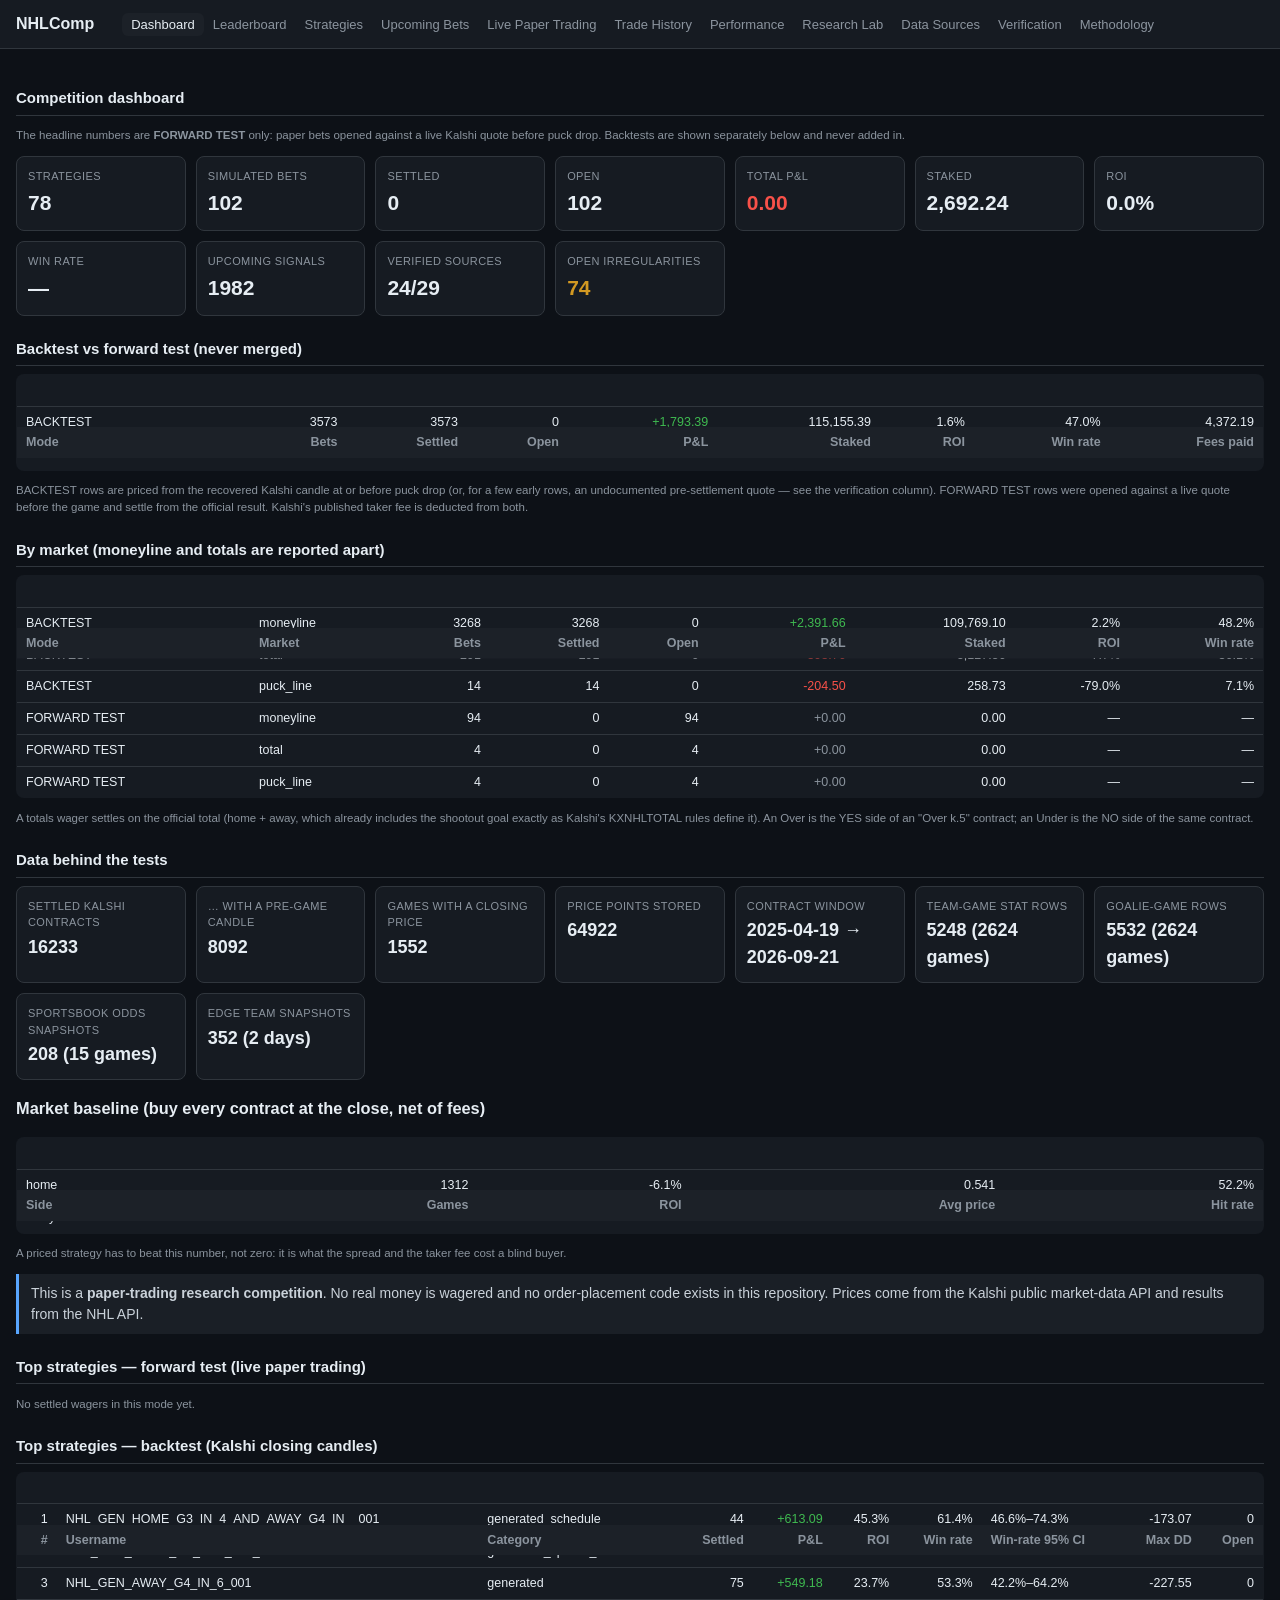
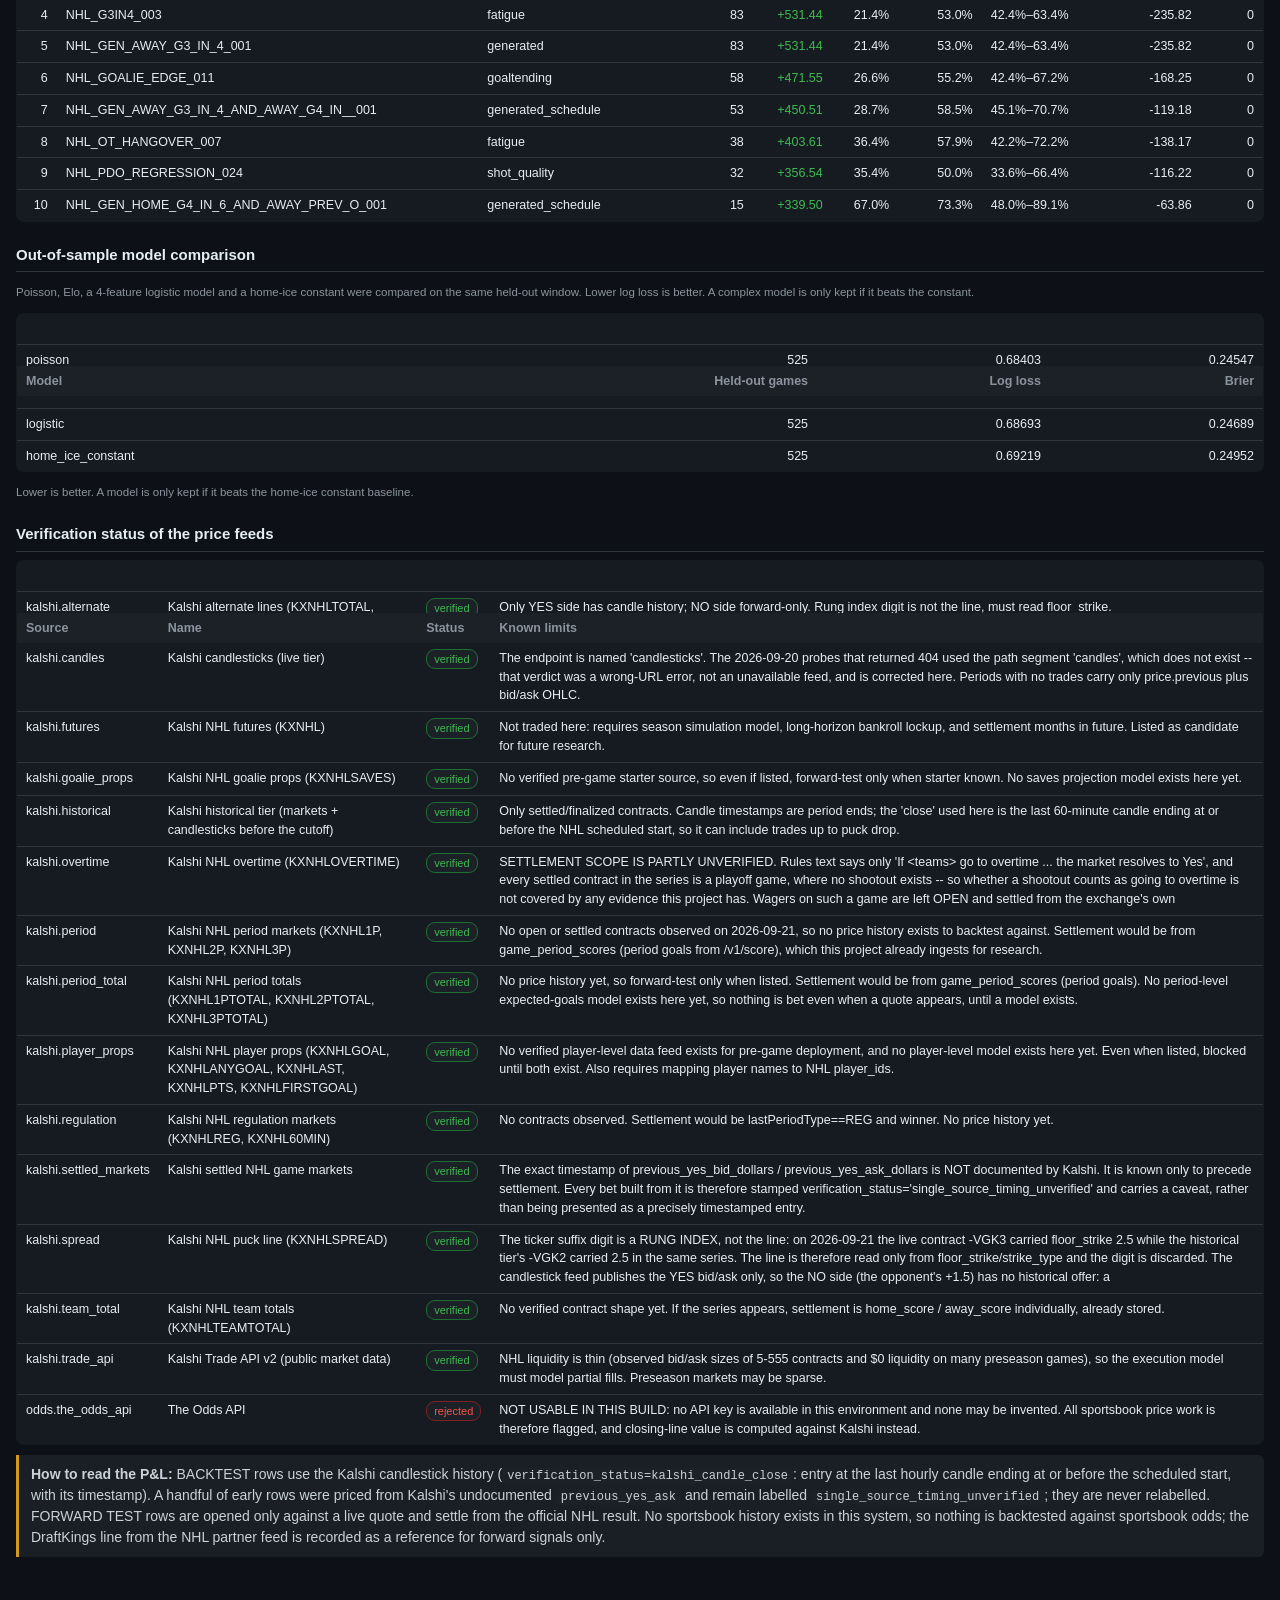
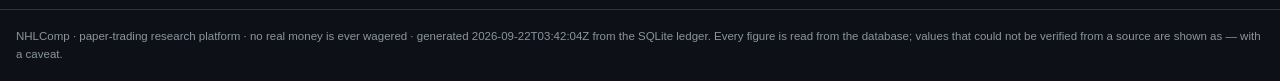
==== docs/index.html @ 5ddd4660 "Pass 2 audit: shared book depth, strike-aware duplicates, stale-flag reconciliation, feed abbreviati" ====
<!doctype html>
<html lang="en"><head><meta charset="utf-8">
<meta name="viewport" content="width=device-width,initial-scale=1">
<title>Dashboard · NHLComp</title>
<link rel="stylesheet" href="assets/style.css">
<script src="assets/app.js" defer></script></head>
<body><header><h1>NHLComp</h1><nav><a class="on" href="index.html">Dashboard</a><a class="" href="leaderboard.html">Leaderboard</a><a class="" href="strategies.html">Strategies</a><a class="" href="upcoming.html">Upcoming Bets</a><a class="" href="positions.html">Live Paper Trading</a><a class="" href="history.html">Trade History</a><a class="" href="performance.html">Performance</a><a class="" href="research.html">Research Lab</a><a class="" href="sources.html">Data Sources</a><a class="" href="verification.html">Verification</a><a class="" href="methodology.html">Methodology</a></nav></header>
<main><h2>Competition dashboard</h2><p class="small">The headline numbers are <b>FORWARD TEST</b> only: paper bets opened against a live Kalshi quote before puck drop. Backtests are shown separately below and never added in.</p><div class="cards"><div class="card"><div class="k">Strategies</div><div class="v">78</div></div><div class="card"><div class="k">Simulated bets</div><div class="v">102</div></div><div class="card"><div class="k">Settled</div><div class="v">0</div></div><div class="card"><div class="k">Open</div><div class="v">102</div></div><div class="card"><div class="k">Total P&amp;L</div><div class="v"><span class="neg">0.00</span></div></div><div class="card"><div class="k">Staked</div><div class="v">2,692.24</div></div><div class="card"><div class="k">ROI</div><div class="v">0.0%</div></div><div class="card"><div class="k">Win rate</div><div class="v">—</div></div><div class="card"><div class="k">Upcoming signals</div><div class="v">1982</div></div><div class="card"><div class="k">Verified sources</div><div class="v">24/29</div></div><div class="card"><div class="k">Open irregularities</div><div class="v"><span class="warn">74</span></div></div></div><h2>Backtest vs forward test (never merged)</h2><div class="wrap"><table id="modes"><thead><tr><th class="" onclick="sortTable('modes',0,'s')">Mode</th><th class="num" onclick="sortTable('modes',1,'n')">Bets</th><th class="num" onclick="sortTable('modes',2,'n')">Settled</th><th class="num" onclick="sortTable('modes',3,'n')">Open</th><th class="num" onclick="sortTable('modes',4,'n')">P&amp;L</th><th class="num" onclick="sortTable('modes',5,'n')">Staked</th><th class="num" onclick="sortTable('modes',6,'n')">ROI</th><th class="num" onclick="sortTable('modes',7,'n')">Win rate</th><th class="num" onclick="sortTable('modes',8,'n')">Fees paid</th></tr></thead><tbody><tr><td class="">BACKTEST</td><td class="num">3573</td><td class="num">3573</td><td class="num">0</td><td class="num"><span class="pos">+1,793.39</span></td><td class="num">115,155.39</td><td class="num">1.6%</td><td class="num">47.0%</td><td class="num">4,372.19</td></tr><tr><td class="">FORWARD TEST</td><td class="num">102</td><td class="num">0</td><td class="num">102</td><td class="num"><span class="mut">+0.00</span></td><td class="num">0.00</td><td class="num">—</td><td class="num">—</td><td class="num">108.26</td></tr></tbody></table></div><p class="small">BACKTEST rows are priced from the recovered Kalshi candle at or before puck drop (or, for a few early rows, an undocumented pre-settlement quote — see the verification column). FORWARD TEST rows were opened against a live quote before the game and settle from the official result. Kalshi's published taker fee is deducted from both.</p><h2>By market (moneyline and totals are reported apart)</h2><div class="wrap"><table id="markets"><thead><tr><th class="" onclick="sortTable('markets',0,'s')">Mode</th><th class="" onclick="sortTable('markets',1,'s')">Market</th><th class="num" onclick="sortTable('markets',2,'n')">Bets</th><th class="num" onclick="sortTable('markets',3,'n')">Settled</th><th class="num" onclick="sortTable('markets',4,'n')">Open</th><th class="num" onclick="sortTable('markets',5,'n')">P&amp;L</th><th class="num" onclick="sortTable('markets',6,'n')">Staked</th><th class="num" onclick="sortTable('markets',7,'n')">ROI</th><th class="num" onclick="sortTable('markets',8,'n')">Win rate</th></tr></thead><tbody><tr><td class="">BACKTEST</td><td class="">moneyline</td><td class="num">3268</td><td class="num">3268</td><td class="num">0</td><td class="num"><span class="pos">+2,391.66</span></td><td class="num">109,769.10</td><td class="num">2.2%</td><td class="num">48.2%</td></tr><tr><td class="">BACKTEST</td><td class="">total</td><td class="num">291</td><td class="num">291</td><td class="num">0</td><td class="num"><span class="neg">-393.76</span></td><td class="num">5,127.56</td><td class="num">-7.7%</td><td class="num">36.1%</td></tr><tr><td class="">BACKTEST</td><td class="">puck_line</td><td class="num">14</td><td class="num">14</td><td class="num">0</td><td class="num"><span class="neg">-204.50</span></td><td class="num">258.73</td><td class="num">-79.0%</td><td class="num">7.1%</td></tr><tr><td class="">FORWARD TEST</td><td class="">moneyline</td><td class="num">94</td><td class="num">0</td><td class="num">94</td><td class="num"><span class="mut">+0.00</span></td><td class="num">0.00</td><td class="num">—</td><td class="num">—</td></tr><tr><td class="">FORWARD TEST</td><td class="">total</td><td class="num">4</td><td class="num">0</td><td class="num">4</td><td class="num"><span class="mut">+0.00</span></td><td class="num">0.00</td><td class="num">—</td><td class="num">—</td></tr><tr><td class="">FORWARD TEST</td><td class="">puck_line</td><td class="num">4</td><td class="num">0</td><td class="num">4</td><td class="num"><span class="mut">+0.00</span></td><td class="num">0.00</td><td class="num">—</td><td class="num">—</td></tr></tbody></table></div><p class="small">A totals wager settles on the official total (home + away, which already includes the shootout goal exactly as Kalshi's KXNHLTOTAL rules define it). An Over is the YES side of an "Over k.5" contract; an Under is the NO side of the same contract.</p><h2>Data behind the tests</h2><div class="cards"><div class="card"><div class="k">Settled Kalshi contracts</div><div class="v" style="font-size:18px">16233</div></div><div class="card"><div class="k">… with a pre-game candle</div><div class="v" style="font-size:18px">8092</div></div><div class="card"><div class="k">Games with a closing price</div><div class="v" style="font-size:18px">1552</div></div><div class="card"><div class="k">Price points stored</div><div class="v" style="font-size:18px">64922</div></div><div class="card"><div class="k">Contract window</div><div class="v" style="font-size:18px">2025-04-19 → 2026-09-21</div></div><div class="card"><div class="k">Team-game stat rows</div><div class="v" style="font-size:18px">5248 (2624 games)</div></div><div class="card"><div class="k">Goalie-game rows</div><div class="v" style="font-size:18px">5532 (2624 games)</div></div><div class="card"><div class="k">Sportsbook odds snapshots</div><div class="v" style="font-size:18px">208 (15 games)</div></div><div class="card"><div class="k">EDGE team snapshots</div><div class="v" style="font-size:18px">352 (2 days)</div></div></div><h3>Market baseline (buy every contract at the close, net of fees)</h3><div class="wrap"><table id="mb"><thead><tr><th class="" onclick="sortTable('mb',0,'s')">Side</th><th class="num" onclick="sortTable('mb',1,'n')">Games</th><th class="num" onclick="sortTable('mb',2,'n')">ROI</th><th class="num" onclick="sortTable('mb',3,'n')">Avg price</th><th class="num" onclick="sortTable('mb',4,'n')">Hit rate</th></tr></thead><tbody><tr><td class="">home</td><td class="num">1312</td><td class="num">-6.1%</td><td class="num">0.541</td><td class="num">52.2%</td></tr><tr><td class="">away</td><td class="num">1312</td><td class="num">-1.8%</td><td class="num">0.472</td><td class="num">47.8%</td></tr></tbody></table></div><p class="small">A priced strategy has to beat this number, not zero: it is what the spread and the taker fee cost a blind buyer.</p><div class="note">This is a <b>paper-trading research competition</b>. No real money is wagered and no order-placement code exists in this repository. Prices come from the Kalshi public market-data API and results from the NHL API.</div><h2>Top strategies — forward test (live paper trading)</h2><p class="small">No settled wagers in this mode yet.</p><h2>Top strategies — backtest (Kalshi closing candles)</h2><div class="wrap"><table id="lb_back"><thead><tr><th class="num" onclick="sortTable('lb_back',0,'n')">#</th><th class="" onclick="sortTable('lb_back',1,'s')">Username</th><th class="" onclick="sortTable('lb_back',2,'s')">Category</th><th class="num" onclick="sortTable('lb_back',3,'n')">Settled</th><th class="num" onclick="sortTable('lb_back',4,'n')">P&amp;L</th><th class="num" onclick="sortTable('lb_back',5,'n')">ROI</th><th class="num" onclick="sortTable('lb_back',6,'n')">Win rate</th><th class="" onclick="sortTable('lb_back',7,'s')">Win-rate 95% CI</th><th class="num" onclick="sortTable('lb_back',8,'n')">Max DD</th><th class="num" onclick="sortTable('lb_back',9,'n')">Open</th></tr></thead><tbody><tr><td class="num">1</td><td class="">NHL_GEN_HOME_G3_IN_4_AND_AWAY_G4_IN__001</td><td class="">generated_schedule</td><td class="num">44</td><td class="num"><span class="pos">+613.09</span></td><td class="num">45.3%</td><td class="num">61.4%</td><td class="">46.6%–74.3%</td><td class="num">-173.07</td><td class="num">0</td></tr><tr><td class="num">2</td><td class="">NHL_GEN_HOME_PK_PCT_L10_001</td><td class="">generated_special_teams</td><td class="num">130</td><td class="num"><span class="pos">+596.89</span></td><td class="num">13.8%</td><td class="num">47.7%</td><td class="">39.3%–56.2%</td><td class="num">-401.48</td><td class="num">0</td></tr><tr><td class="num">3</td><td class="">NHL_GEN_AWAY_G4_IN_6_001</td><td class="">generated</td><td class="num">75</td><td class="num"><span class="pos">+549.18</span></td><td class="num">23.7%</td><td class="num">53.3%</td><td class="">42.2%–64.2%</td><td class="num">-227.55</td><td class="num">0</td></tr><tr><td class="num">4</td><td class="">NHL_G3IN4_003</td><td class="">fatigue</td><td class="num">83</td><td class="num"><span class="pos">+531.44</span></td><td class="num">21.4%</td><td class="num">53.0%</td><td class="">42.4%–63.4%</td><td class="num">-235.82</td><td class="num">0</td></tr><tr><td class="num">5</td><td class="">NHL_GEN_AWAY_G3_IN_4_001</td><td class="">generated</td><td class="num">83</td><td class="num"><span class="pos">+531.44</span></td><td class="num">21.4%</td><td class="num">53.0%</td><td class="">42.4%–63.4%</td><td class="num">-235.82</td><td class="num">0</td></tr><tr><td class="num">6</td><td class="">NHL_GOALIE_EDGE_011</td><td class="">goaltending</td><td class="num">58</td><td class="num"><span class="pos">+471.55</span></td><td class="num">26.6%</td><td class="num">55.2%</td><td class="">42.4%–67.2%</td><td class="num">-168.25</td><td class="num">0</td></tr><tr><td class="num">7</td><td class="">NHL_GEN_AWAY_G3_IN_4_AND_AWAY_G4_IN__001</td><td class="">generated_schedule</td><td class="num">53</td><td class="num"><span class="pos">+450.51</span></td><td class="num">28.7%</td><td class="num">58.5%</td><td class="">45.1%–70.7%</td><td class="num">-119.18</td><td class="num">0</td></tr><tr><td class="num">8</td><td class="">NHL_OT_HANGOVER_007</td><td class="">fatigue</td><td class="num">38</td><td class="num"><span class="pos">+403.61</span></td><td class="num">36.4%</td><td class="num">57.9%</td><td class="">42.2%–72.2%</td><td class="num">-138.17</td><td class="num">0</td></tr><tr><td class="num">9</td><td class="">NHL_PDO_REGRESSION_024</td><td class="">shot_quality</td><td class="num">32</td><td class="num"><span class="pos">+356.54</span></td><td class="num">35.4%</td><td class="num">50.0%</td><td class="">33.6%–66.4%</td><td class="num">-116.22</td><td class="num">0</td></tr><tr><td class="num">10</td><td class="">NHL_GEN_HOME_G4_IN_6_AND_AWAY_PREV_O_001</td><td class="">generated_schedule</td><td class="num">15</td><td class="num"><span class="pos">+339.50</span></td><td class="num">67.0%</td><td class="num">73.3%</td><td class="">48.0%–89.1%</td><td class="num">-63.86</td><td class="num">0</td></tr></tbody></table></div><h2>Out-of-sample model comparison</h2><p class="small">Poisson, Elo, a 4-feature logistic model and a home-ice constant were compared on the same held-out window. Lower log loss is better. A complex model is only kept if it beats the constant.</p><div class="wrap"><table id="mc"><thead><tr><th class="" onclick="sortTable('mc',0,'s')">Model</th><th class="num" onclick="sortTable('mc',1,'n')">Held-out games</th><th class="num" onclick="sortTable('mc',2,'n')">Log loss</th><th class="num" onclick="sortTable('mc',3,'n')">Brier</th></tr></thead><tbody><tr><td class="">poisson</td><td class="num">525</td><td class="num">0.68403</td><td class="num">0.24547</td></tr><tr><td class="">elo</td><td class="num">525</td><td class="num">0.68961</td><td class="num">0.24705</td></tr><tr><td class="">logistic</td><td class="num">525</td><td class="num">0.68693</td><td class="num">0.24689</td></tr><tr><td class="">home_ice_constant</td><td class="num">525</td><td class="num">0.69219</td><td class="num">0.24952</td></tr></tbody></table></div><p class="small">Lower is better. A model is only kept if it beats the home-ice constant baseline.</p><h2>Verification status of the price feeds</h2><div class="wrap"><table id="srcs"><thead><tr><th class="" onclick="sortTable('srcs',0,'s')">Source</th><th class="" onclick="sortTable('srcs',1,'s')">Name</th><th class="" onclick="sortTable('srcs',2,'s')">Status</th><th class="" onclick="sortTable('srcs',3,'s')">Known limits</th></tr></thead><tbody><tr><td class="">kalshi.alternate</td><td class="">Kalshi alternate lines (KXNHLTOTAL, KXNHLSPREAD multi-rung)</td><td class=""><span class="pill good">verified</span></td><td class="">Only YES side has candle history; NO side forward-only. Rung index digit is not the line, must read floor_strike.</td></tr><tr><td class="">kalshi.candles</td><td class="">Kalshi candlesticks (live tier)</td><td class=""><span class="pill good">verified</span></td><td class="">The endpoint is named &#x27;candlesticks&#x27;. The 2026-09-20 probes that returned 404 used the path segment &#x27;candles&#x27;, which does not exist -- that verdict was a wrong-URL error, not an unavailable feed, and is corrected here. Periods with no trades carry only price.previous plus bid/ask OHLC.</td></tr><tr><td class="">kalshi.futures</td><td class="">Kalshi NHL futures (KXNHL)</td><td class=""><span class="pill good">verified</span></td><td class="">Not traded here: requires season simulation model, long-horizon bankroll lockup, and settlement months in future. Listed as candidate for future research.</td></tr><tr><td class="">kalshi.goalie_props</td><td class="">Kalshi NHL goalie props (KXNHLSAVES)</td><td class=""><span class="pill good">verified</span></td><td class="">No verified pre-game starter source, so even if listed, forward-test only when starter known. No saves projection model exists here yet.</td></tr><tr><td class="">kalshi.historical</td><td class="">Kalshi historical tier (markets + candlesticks before the cutoff)</td><td class=""><span class="pill good">verified</span></td><td class="">Only settled/finalized contracts. Candle timestamps are period ends; the &#x27;close&#x27; used here is the last 60-minute candle ending at or before the NHL scheduled start, so it can include trades up to puck drop.</td></tr><tr><td class="">kalshi.overtime</td><td class="">Kalshi NHL overtime (KXNHLOVERTIME)</td><td class=""><span class="pill good">verified</span></td><td class="">SETTLEMENT SCOPE IS PARTLY UNVERIFIED. Rules text says only &#x27;If &lt;teams&gt; go to overtime ... the market resolves to Yes&#x27;, and every settled contract in the series is a playoff game, where no shootout exists -- so whether a shootout counts as going to overtime is not covered by any evidence this project has. Wagers on such a game are left OPEN and settled from the exchange&#x27;s own </td></tr><tr><td class="">kalshi.period</td><td class="">Kalshi NHL period markets (KXNHL1P, KXNHL2P, KXNHL3P)</td><td class=""><span class="pill good">verified</span></td><td class="">No open or settled contracts observed on 2026-09-21, so no price history exists to backtest against. Settlement would be from game_period_scores (period goals from /v1/score), which this project already ingests for research.</td></tr><tr><td class="">kalshi.period_total</td><td class="">Kalshi NHL period totals (KXNHL1PTOTAL, KXNHL2PTOTAL, KXNHL3PTOTAL)</td><td class=""><span class="pill good">verified</span></td><td class="">No price history yet, so forward-test only when listed. Settlement would be from game_period_scores (period goals). No period-level expected-goals model exists here yet, so nothing is bet even when a quote appears, until a model exists.</td></tr><tr><td class="">kalshi.player_props</td><td class="">Kalshi NHL player props (KXNHLGOAL, KXNHLANYGOAL, KXNHLAST, KXNHLPTS, KXNHLFIRSTGOAL)</td><td class=""><span class="pill good">verified</span></td><td class="">No verified player-level data feed exists for pre-game deployment, and no player-level model exists here yet. Even when listed, blocked until both exist. Also requires mapping player names to NHL player_ids.</td></tr><tr><td class="">kalshi.regulation</td><td class="">Kalshi NHL regulation markets (KXNHLREG, KXNHL60MIN)</td><td class=""><span class="pill good">verified</span></td><td class="">No contracts observed. Settlement would be lastPeriodType==REG and winner. No price history yet.</td></tr><tr><td class="">kalshi.settled_markets</td><td class="">Kalshi settled NHL game markets</td><td class=""><span class="pill good">verified</span></td><td class="">The exact timestamp of previous_yes_bid_dollars / previous_yes_ask_dollars is NOT documented by Kalshi. It is known only to precede settlement. Every bet built from it is therefore stamped verification_status=&#x27;single_source_timing_unverified&#x27; and carries a caveat, rather than being presented as a precisely timestamped entry.</td></tr><tr><td class="">kalshi.spread</td><td class="">Kalshi NHL puck line (KXNHLSPREAD)</td><td class=""><span class="pill good">verified</span></td><td class="">The ticker suffix digit is a RUNG INDEX, not the line: on 2026-09-21 the live contract -VGK3 carried floor_strike 2.5 while the historical tier&#x27;s -VGK2 carried 2.5 in the same series. The line is therefore read only from floor_strike/strike_type and the digit is discarded. The candlestick feed publishes the YES bid/ask only, so the NO side (the opponent&#x27;s +1.5) has no historical offer: a</td></tr><tr><td class="">kalshi.team_total</td><td class="">Kalshi NHL team totals (KXNHLTEAMTOTAL)</td><td class=""><span class="pill good">verified</span></td><td class="">No verified contract shape yet. If the series appears, settlement is home_score / away_score individually, already stored.</td></tr><tr><td class="">kalshi.trade_api</td><td class="">Kalshi Trade API v2 (public market data)</td><td class=""><span class="pill good">verified</span></td><td class="">NHL liquidity is thin (observed bid/ask sizes of 5-555 contracts and $0 liquidity on many preseason games), so the execution model must model partial fills. Preseason markets may be sparse.</td></tr><tr><td class="">odds.the_odds_api</td><td class="">The Odds API</td><td class=""><span class="pill bad">rejected</span></td><td class="">NOT USABLE IN THIS BUILD: no API key is available in this environment and none may be invented. All sportsbook price work is therefore flagged, and closing-line value is computed against Kalshi instead.</td></tr></tbody></table></div><div class="note caveat"><b>How to read the P&amp;L:</b> BACKTEST rows use the Kalshi candlestick history (<code>verification_status=kalshi_candle_close</code>: entry at the last hourly candle ending at or before the scheduled start, with its timestamp). A handful of early rows were priced from Kalshi's undocumented <code>previous_yes_ask</code> and remain labelled <code>single_source_timing_unverified</code>; they are never relabelled. FORWARD TEST rows are opened only against a live quote and settle from the official NHL result. No sportsbook history exists in this system, so nothing is backtested against sportsbook odds; the DraftKings line from the NHL partner feed is recorded as a reference for forward signals only.</div></main>
<footer>NHLComp · paper-trading research platform · no real money is ever wagered ·
generated 2026-09-22T03:42:04Z from the SQLite ledger. Every figure is read from the database;
values that could not be verified from a source are shown as — with a caveat.</footer>
</body></html>
---- docs/assets/style.css ----
:root{--bg:#0d1117;--panel:#161b22;--panel2:#1c2128;--bd:#30363d;--fg:#e6edf3;--mut:#8b949e;
--acc:#58a6ff;--good:#3fb950;--bad:#f85149;--warn:#d29922}
*{box-sizing:border-box}
body{margin:0;background:var(--bg);color:var(--fg);font:14px/1.5 -apple-system,BlinkMacSystemFont,
"Segoe UI",Helvetica,Arial,sans-serif}
a{color:var(--acc);text-decoration:none}a:hover{text-decoration:underline}
header{background:var(--panel);border-bottom:1px solid var(--bd);padding:12px 16px;
display:flex;flex-wrap:wrap;gap:10px;align-items:center;position:sticky;top:0;z-index:5}
header h1{font-size:16px;margin:0 18px 0 0}
nav a{color:var(--mut);padding:4px 9px;border-radius:6px;font-size:13px;white-space:nowrap}
nav a.on{background:var(--panel2);color:var(--fg)}
main{padding:16px;max-width:1500px;margin:0 auto}
h2{font-size:15px;margin:22px 0 8px;border-bottom:1px solid var(--bd);padding-bottom:5px}
.cards{display:grid;grid-template-columns:repeat(auto-fit,minmax(160px,1fr));gap:10px}
.card{background:var(--panel);border:1px solid var(--bd);border-radius:8px;padding:11px}
.card .k{color:var(--mut);font-size:11px;text-transform:uppercase;letter-spacing:.4px}
.card .v{font-size:21px;font-weight:600;margin-top:3px}
table{width:100%;border-collapse:collapse;background:var(--panel);border:1px solid var(--bd);
border-radius:8px;overflow:hidden;font-size:12.5px}
th,td{padding:6px 9px;text-align:left;border-bottom:1px solid var(--bd);vertical-align:top}
th{background:var(--panel2);color:var(--mut);font-weight:600;cursor:pointer;user-select:none;
position:sticky;top:52px}
tr:hover td{background:#1a1f26}
.num{text-align:right;font-variant-numeric:tabular-nums}
.pos{color:var(--good)}.neg{color:var(--bad)}.mut{color:var(--mut)}.warn{color:var(--warn)}
.pill{display:inline-block;padding:1px 7px;border-radius:9px;font-size:11px;border:1px solid var(--bd);
background:var(--panel2)}
.pill.good{color:var(--good);border-color:#1f6f33}.pill.bad{color:var(--bad);border-color:#7d2220}
.pill.warn{color:var(--warn);border-color:#6d5314}.pill.info{color:var(--acc);border-color:#1f4d7a}
.note{background:#1a1f26;border-left:3px solid var(--acc);padding:9px 12px;border-radius:0 6px 6px 0;
margin:10px 0;color:#c9d1d9}
.caveat{border-left-color:var(--warn)}
.controls{display:flex;flex-wrap:wrap;gap:8px;margin:10px 0;align-items:center}
input,select{background:var(--panel2);border:1px solid var(--bd);color:var(--fg);padding:5px 8px;
border-radius:6px;font-size:13px}
.wrap{overflow-x:auto}
.small{font-size:11.5px;color:var(--mut)}
details{background:var(--panel);border:1px solid var(--bd);border-radius:8px;padding:8px 11px;
margin:7px 0}
summary{cursor:pointer;font-weight:600}
code{background:var(--panel2);padding:1px 5px;border-radius:4px;font-size:12px}
footer{color:var(--mut);font-size:11.5px;padding:18px 16px;border-top:1px solid var(--bd);
margin-top:26px}
@media(max-width:700px){th{position:static}.card .v{font-size:17px}main{padding:10px}}
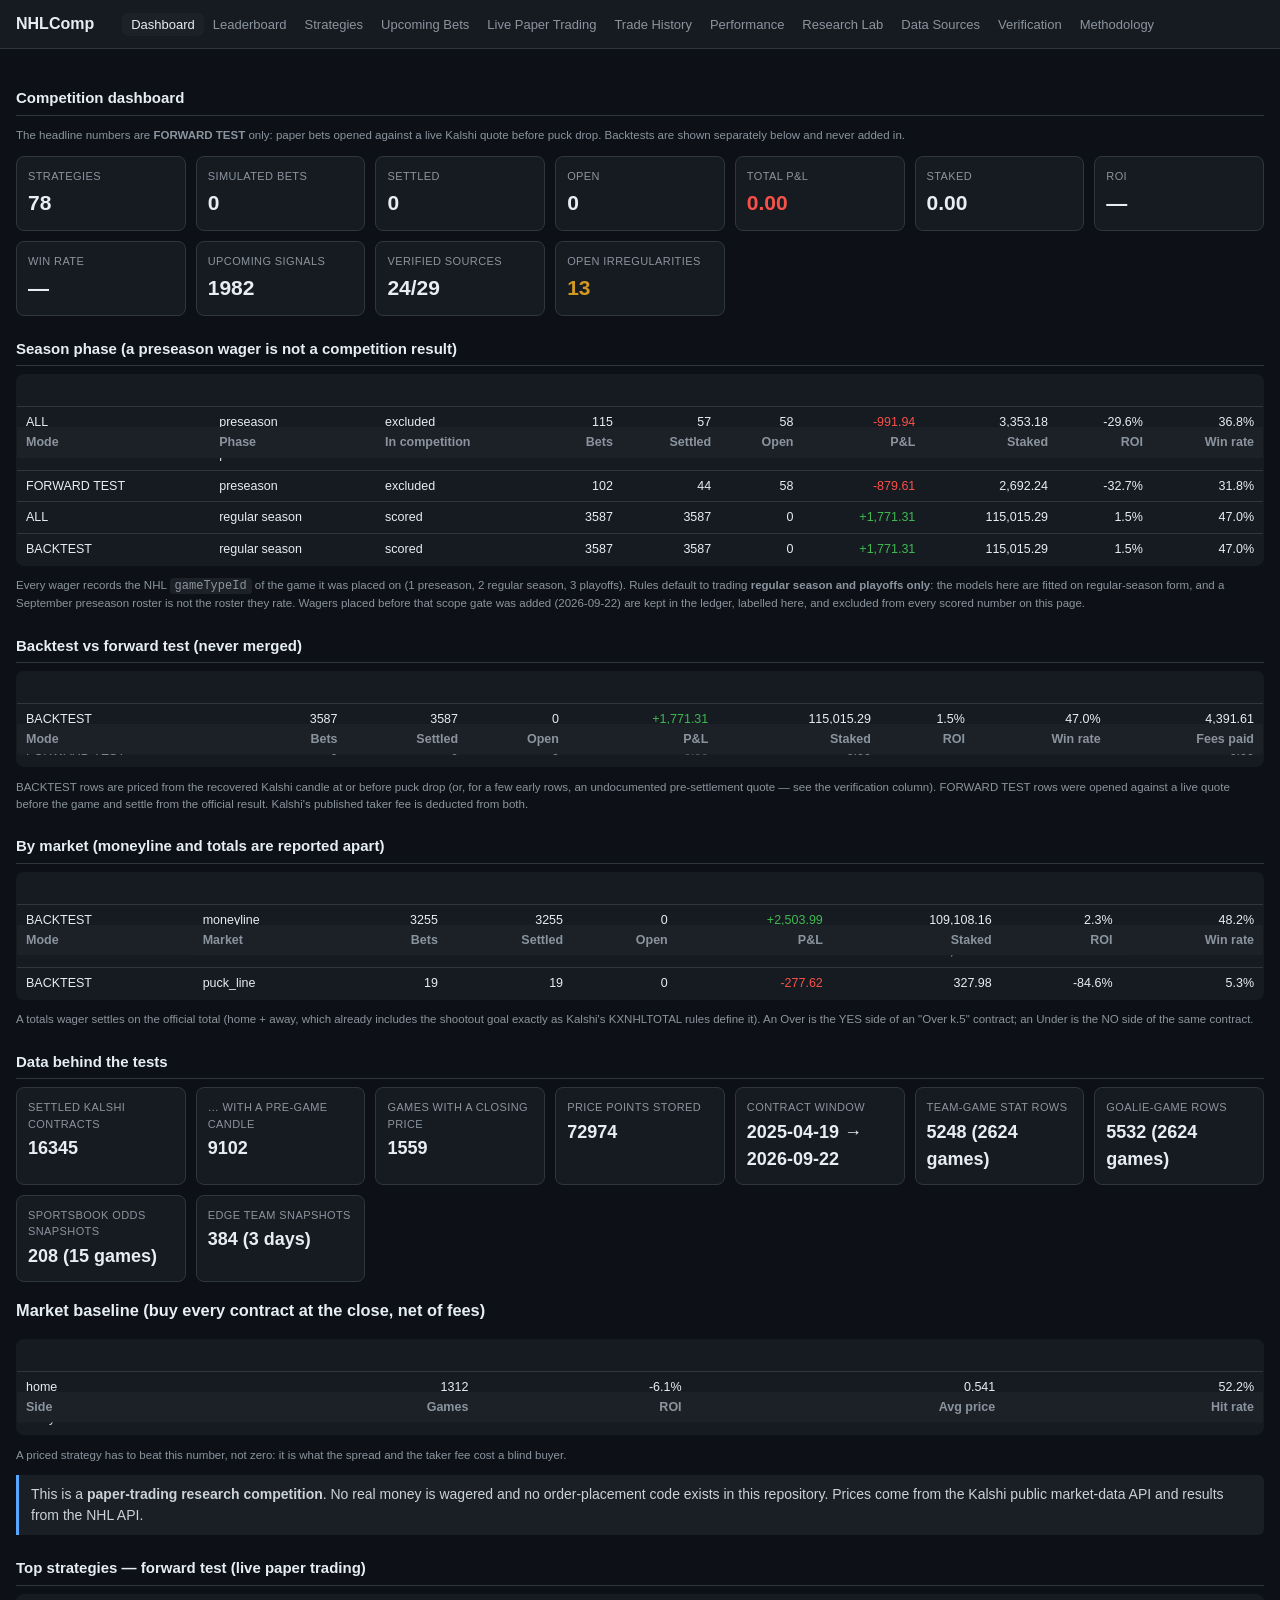
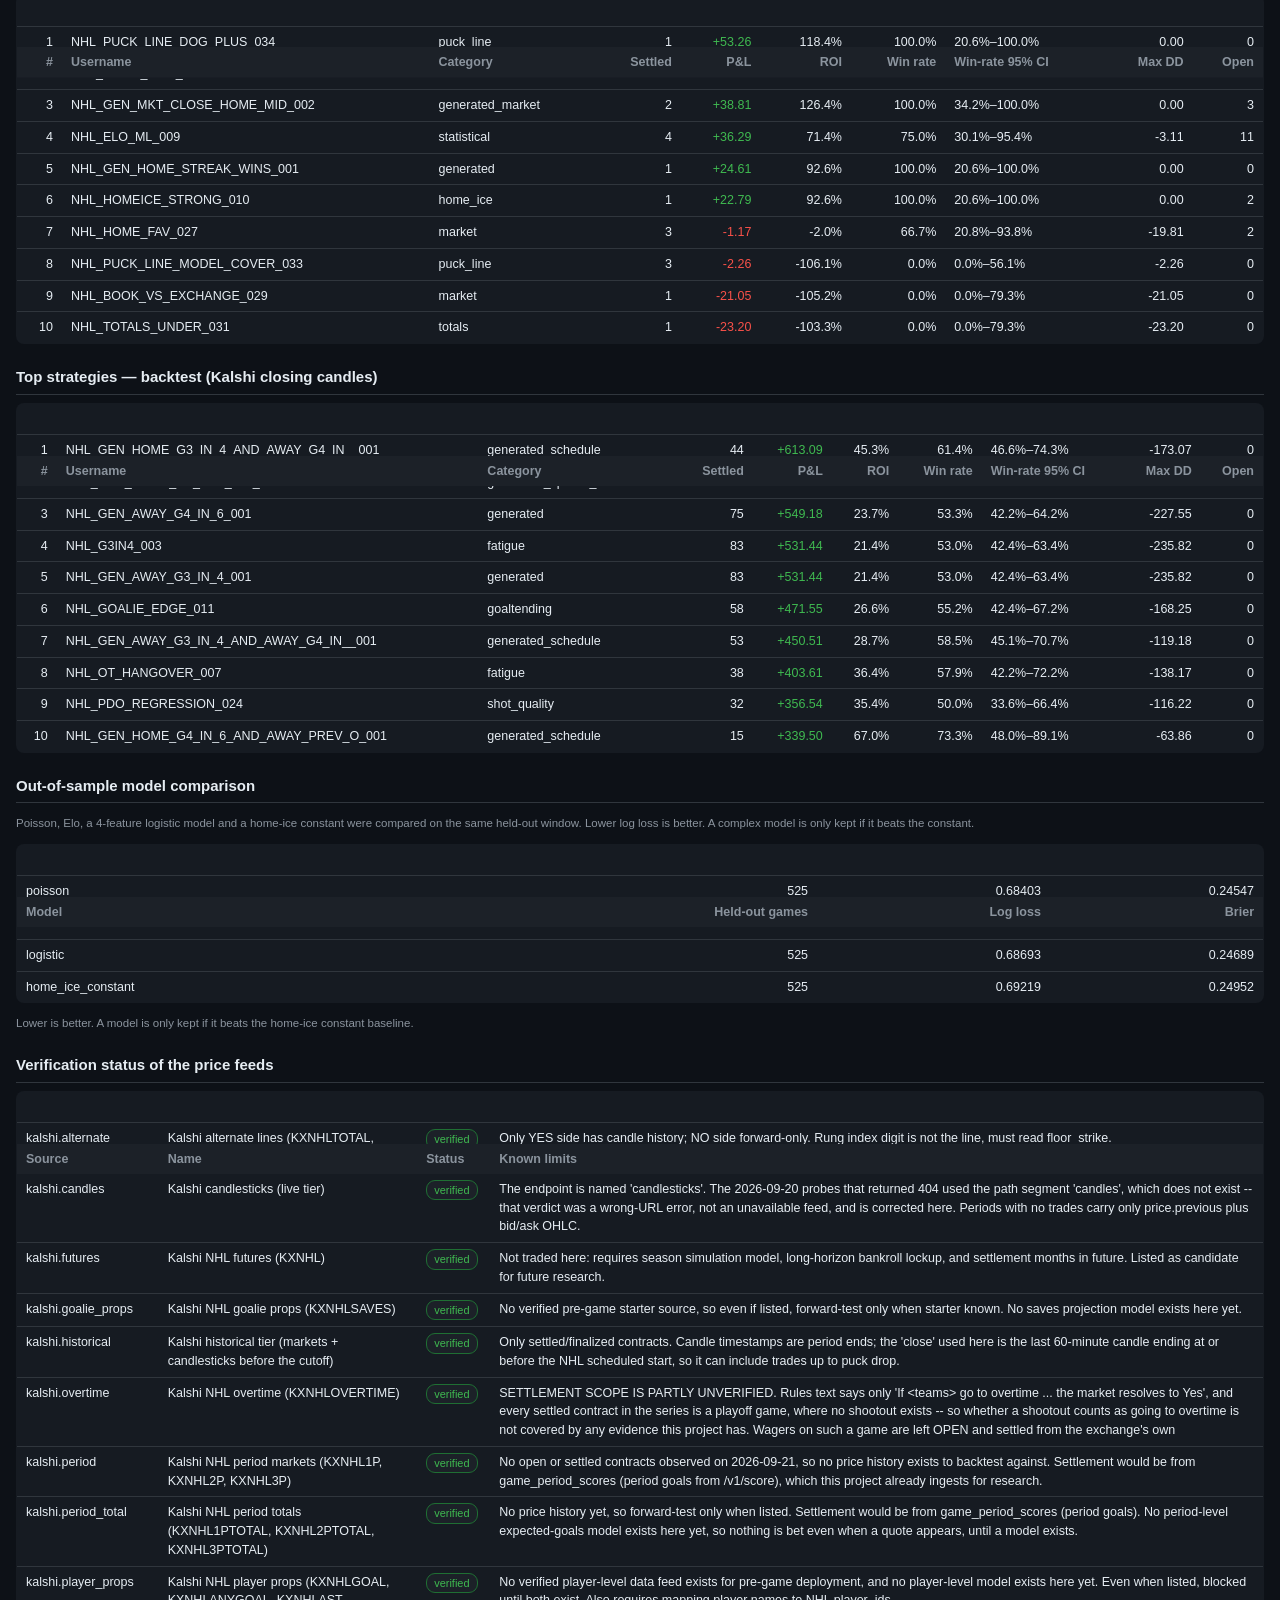
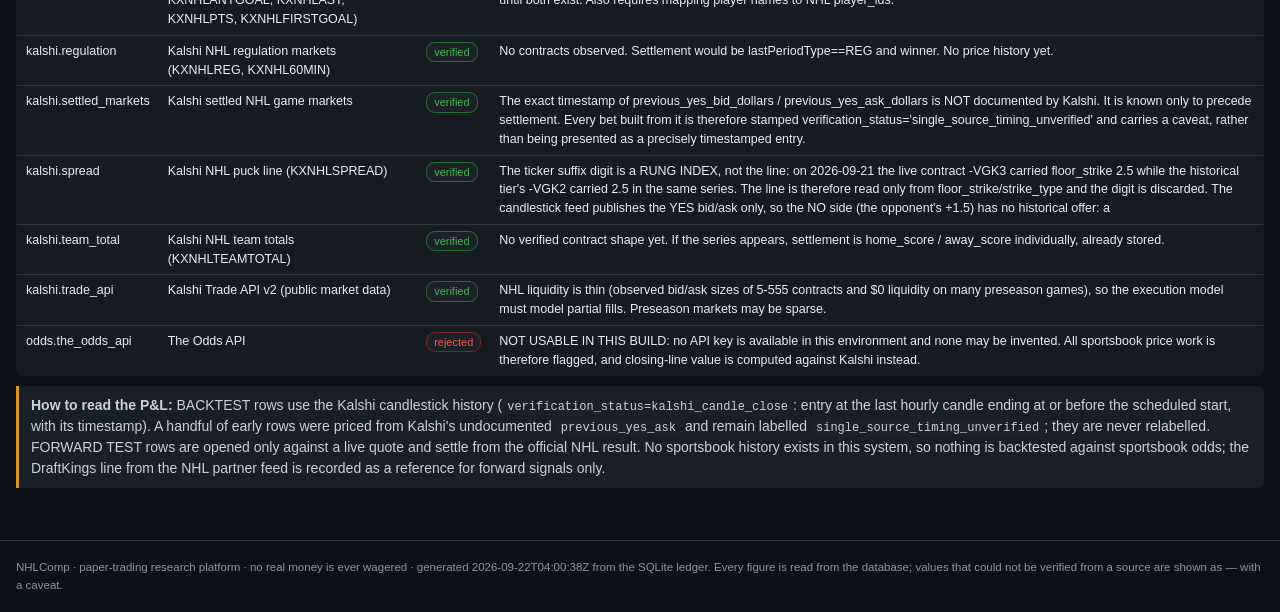
==== commit 216685f6: "chore: refresh ledger, logs and site (generated from live public APIs)" ====
--- a/docs/index.html
+++ b/docs/index.html
@@ -5,8 +5,8 @@
 <link rel="stylesheet" href="assets/style.css">
 <script src="assets/app.js" defer></script></head>
 <body><header><h1>NHLComp</h1><nav><a class="on" href="index.html">Dashboard</a><a class="" href="leaderboard.html">Leaderboard</a><a class="" href="strategies.html">Strategies</a><a class="" href="upcoming.html">Upcoming Bets</a><a class="" href="positions.html">Live Paper Trading</a><a class="" href="history.html">Trade History</a><a class="" href="performance.html">Performance</a><a class="" href="research.html">Research Lab</a><a class="" href="sources.html">Data Sources</a><a class="" href="verification.html">Verification</a><a class="" href="methodology.html">Methodology</a></nav></header>
-<main><h2>Competition dashboard</h2><p class="small">The headline numbers are <b>FORWARD TEST</b> only: paper bets opened against a live Kalshi quote before puck drop. Backtests are shown separately below and never added in.</p><div class="cards"><div class="card"><div class="k">Strategies</div><div class="v">78</div></div><div class="card"><div class="k">Simulated bets</div><div class="v">102</div></div><div class="card"><div class="k">Settled</div><div class="v">0</div></div><div class="card"><div class="k">Open</div><div class="v">102</div></div><div class="card"><div class="k">Total P&amp;L</div><div class="v"><span class="neg">0.00</span></div></div><div class="card"><div class="k">Staked</div><div class="v">2,692.24</div></div><div class="card"><div class="k">ROI</div><div class="v">0.0%</div></div><div class="card"><div class="k">Win rate</div><div class="v">—</div></div><div class="card"><div class="k">Upcoming signals</div><div class="v">1982</div></div><div class="card"><div class="k">Verified sources</div><div class="v">24/29</div></div><div class="card"><div class="k">Open irregularities</div><div class="v"><span class="warn">74</span></div></div></div><h2>Backtest vs forward test (never merged)</h2><div class="wrap"><table id="modes"><thead><tr><th class="" onclick="sortTable('modes',0,'s')">Mode</th><th class="num" onclick="sortTable('modes',1,'n')">Bets</th><th class="num" onclick="sortTable('modes',2,'n')">Settled</th><th class="num" onclick="sortTable('modes',3,'n')">Open</th><th class="num" onclick="sortTable('modes',4,'n')">P&amp;L</th><th class="num" onclick="sortTable('modes',5,'n')">Staked</th><th class="num" onclick="sortTable('modes',6,'n')">ROI</th><th class="num" onclick="sortTable('modes',7,'n')">Win rate</th><th class="num" onclick="sortTable('modes',8,'n')">Fees paid</th></tr></thead><tbody><tr><td class="">BACKTEST</td><td class="num">3573</td><td class="num">3573</td><td class="num">0</td><td class="num"><span class="pos">+1,793.39</span></td><td class="num">115,155.39</td><td class="num">1.6%</td><td class="num">47.0%</td><td class="num">4,372.19</td></tr><tr><td class="">FORWARD TEST</td><td class="num">102</td><td class="num">0</td><td class="num">102</td><td class="num"><span class="mut">+0.00</span></td><td class="num">0.00</td><td class="num">—</td><td class="num">—</td><td class="num">108.26</td></tr></tbody></table></div><p class="small">BACKTEST rows are priced from the recovered Kalshi candle at or before puck drop (or, for a few early rows, an undocumented pre-settlement quote — see the verification column). FORWARD TEST rows were opened against a live quote before the game and settle from the official result. Kalshi's published taker fee is deducted from both.</p><h2>By market (moneyline and totals are reported apart)</h2><div class="wrap"><table id="markets"><thead><tr><th class="" onclick="sortTable('markets',0,'s')">Mode</th><th class="" onclick="sortTable('markets',1,'s')">Market</th><th class="num" onclick="sortTable('markets',2,'n')">Bets</th><th class="num" onclick="sortTable('markets',3,'n')">Settled</th><th class="num" onclick="sortTable('markets',4,'n')">Open</th><th class="num" onclick="sortTable('markets',5,'n')">P&amp;L</th><th class="num" onclick="sortTable('markets',6,'n')">Staked</th><th class="num" onclick="sortTable('markets',7,'n')">ROI</th><th class="num" onclick="sortTable('markets',8,'n')">Win rate</th></tr></thead><tbody><tr><td class="">BACKTEST</td><td class="">moneyline</td><td class="num">3268</td><td class="num">3268</td><td class="num">0</td><td class="num"><span class="pos">+2,391.66</span></td><td class="num">109,769.10</td><td class="num">2.2%</td><td class="num">48.2%</td></tr><tr><td class="">BACKTEST</td><td class="">total</td><td class="num">291</td><td class="num">291</td><td class="num">0</td><td class="num"><span class="neg">-393.76</span></td><td class="num">5,127.56</td><td class="num">-7.7%</td><td class="num">36.1%</td></tr><tr><td class="">BACKTEST</td><td class="">puck_line</td><td class="num">14</td><td class="num">14</td><td class="num">0</td><td class="num"><span class="neg">-204.50</span></td><td class="num">258.73</td><td class="num">-79.0%</td><td class="num">7.1%</td></tr><tr><td class="">FORWARD TEST</td><td class="">moneyline</td><td class="num">94</td><td class="num">0</td><td class="num">94</td><td class="num"><span class="mut">+0.00</span></td><td class="num">0.00</td><td class="num">—</td><td class="num">—</td></tr><tr><td class="">FORWARD TEST</td><td class="">total</td><td class="num">4</td><td class="num">0</td><td class="num">4</td><td class="num"><span class="mut">+0.00</span></td><td class="num">0.00</td><td class="num">—</td><td class="num">—</td></tr><tr><td class="">FORWARD TEST</td><td class="">puck_line</td><td class="num">4</td><td class="num">0</td><td class="num">4</td><td class="num"><span class="mut">+0.00</span></td><td class="num">0.00</td><td class="num">—</td><td class="num">—</td></tr></tbody></table></div><p class="small">A totals wager settles on the official total (home + away, which already includes the shootout goal exactly as Kalshi's KXNHLTOTAL rules define it). An Over is the YES side of an "Over k.5" contract; an Under is the NO side of the same contract.</p><h2>Data behind the tests</h2><div class="cards"><div class="card"><div class="k">Settled Kalshi contracts</div><div class="v" style="font-size:18px">16233</div></div><div class="card"><div class="k">… with a pre-game candle</div><div class="v" style="font-size:18px">8092</div></div><div class="card"><div class="k">Games with a closing price</div><div class="v" style="font-size:18px">1552</div></div><div class="card"><div class="k">Price points stored</div><div class="v" style="font-size:18px">64922</div></div><div class="card"><div class="k">Contract window</div><div class="v" style="font-size:18px">2025-04-19 → 2026-09-21</div></div><div class="card"><div class="k">Team-game stat rows</div><div class="v" style="font-size:18px">5248 (2624 games)</div></div><div class="card"><div class="k">Goalie-game rows</div><div class="v" style="font-size:18px">5532 (2624 games)</div></div><div class="card"><div class="k">Sportsbook odds snapshots</div><div class="v" style="font-size:18px">208 (15 games)</div></div><div class="card"><div class="k">EDGE team snapshots</div><div class="v" style="font-size:18px">352 (2 days)</div></div></div><h3>Market baseline (buy every contract at the close, net of fees)</h3><div class="wrap"><table id="mb"><thead><tr><th class="" onclick="sortTable('mb',0,'s')">Side</th><th class="num" onclick="sortTable('mb',1,'n')">Games</th><th class="num" onclick="sortTable('mb',2,'n')">ROI</th><th class="num" onclick="sortTable('mb',3,'n')">Avg price</th><th class="num" onclick="sortTable('mb',4,'n')">Hit rate</th></tr></thead><tbody><tr><td class="">home</td><td class="num">1312</td><td class="num">-6.1%</td><td class="num">0.541</td><td class="num">52.2%</td></tr><tr><td class="">away</td><td class="num">1312</td><td class="num">-1.8%</td><td class="num">0.472</td><td class="num">47.8%</td></tr></tbody></table></div><p class="small">A priced strategy has to beat this number, not zero: it is what the spread and the taker fee cost a blind buyer.</p><div class="note">This is a <b>paper-trading research competition</b>. No real money is wagered and no order-placement code exists in this repository. Prices come from the Kalshi public market-data API and results from the NHL API.</div><h2>Top strategies — forward test (live paper trading)</h2><p class="small">No settled wagers in this mode yet.</p><h2>Top strategies — backtest (Kalshi closing candles)</h2><div class="wrap"><table id="lb_back"><thead><tr><th class="num" onclick="sortTable('lb_back',0,'n')">#</th><th class="" onclick="sortTable('lb_back',1,'s')">Username</th><th class="" onclick="sortTable('lb_back',2,'s')">Category</th><th class="num" onclick="sortTable('lb_back',3,'n')">Settled</th><th class="num" onclick="sortTable('lb_back',4,'n')">P&amp;L</th><th class="num" onclick="sortTable('lb_back',5,'n')">ROI</th><th class="num" onclick="sortTable('lb_back',6,'n')">Win rate</th><th class="" onclick="sortTable('lb_back',7,'s')">Win-rate 95% CI</th><th class="num" onclick="sortTable('lb_back',8,'n')">Max DD</th><th class="num" onclick="sortTable('lb_back',9,'n')">Open</th></tr></thead><tbody><tr><td class="num">1</td><td class="">NHL_GEN_HOME_G3_IN_4_AND_AWAY_G4_IN__001</td><td class="">generated_schedule</td><td class="num">44</td><td class="num"><span class="pos">+613.09</span></td><td class="num">45.3%</td><td class="num">61.4%</td><td class="">46.6%–74.3%</td><td class="num">-173.07</td><td class="num">0</td></tr><tr><td class="num">2</td><td class="">NHL_GEN_HOME_PK_PCT_L10_001</td><td class="">generated_special_teams</td><td class="num">130</td><td class="num"><span class="pos">+596.89</span></td><td class="num">13.8%</td><td class="num">47.7%</td><td class="">39.3%–56.2%</td><td class="num">-401.48</td><td class="num">0</td></tr><tr><td class="num">3</td><td class="">NHL_GEN_AWAY_G4_IN_6_001</td><td class="">generated</td><td class="num">75</td><td class="num"><span class="pos">+549.18</span></td><td class="num">23.7%</td><td class="num">53.3%</td><td class="">42.2%–64.2%</td><td class="num">-227.55</td><td class="num">0</td></tr><tr><td class="num">4</td><td class="">NHL_G3IN4_003</td><td class="">fatigue</td><td class="num">83</td><td class="num"><span class="pos">+531.44</span></td><td class="num">21.4%</td><td class="num">53.0%</td><td class="">42.4%–63.4%</td><td class="num">-235.82</td><td class="num">0</td></tr><tr><td class="num">5</td><td class="">NHL_GEN_AWAY_G3_IN_4_001</td><td class="">generated</td><td class="num">83</td><td class="num"><span class="pos">+531.44</span></td><td class="num">21.4%</td><td class="num">53.0%</td><td class="">42.4%–63.4%</td><td class="num">-235.82</td><td class="num">0</td></tr><tr><td class="num">6</td><td class="">NHL_GOALIE_EDGE_011</td><td class="">goaltending</td><td class="num">58</td><td class="num"><span class="pos">+471.55</span></td><td class="num">26.6%</td><td class="num">55.2%</td><td class="">42.4%–67.2%</td><td class="num">-168.25</td><td class="num">0</td></tr><tr><td class="num">7</td><td class="">NHL_GEN_AWAY_G3_IN_4_AND_AWAY_G4_IN__001</td><td class="">generated_schedule</td><td class="num">53</td><td class="num"><span class="pos">+450.51</span></td><td class="num">28.7%</td><td class="num">58.5%</td><td class="">45.1%–70.7%</td><td class="num">-119.18</td><td class="num">0</td></tr><tr><td class="num">8</td><td class="">NHL_OT_HANGOVER_007</td><td class="">fatigue</td><td class="num">38</td><td class="num"><span class="pos">+403.61</span></td><td class="num">36.4%</td><td class="num">57.9%</td><td class="">42.2%–72.2%</td><td class="num">-138.17</td><td class="num">0</td></tr><tr><td class="num">9</td><td class="">NHL_PDO_REGRESSION_024</td><td class="">shot_quality</td><td class="num">32</td><td class="num"><span class="pos">+356.54</span></td><td class="num">35.4%</td><td class="num">50.0%</td><td class="">33.6%–66.4%</td><td class="num">-116.22</td><td class="num">0</td></tr><tr><td class="num">10</td><td class="">NHL_GEN_HOME_G4_IN_6_AND_AWAY_PREV_O_001</td><td class="">generated_schedule</td><td class="num">15</td><td class="num"><span class="pos">+339.50</span></td><td class="num">67.0%</td><td class="num">73.3%</td><td class="">48.0%–89.1%</td><td class="num">-63.86</td><td class="num">0</td></tr></tbody></table></div><h2>Out-of-sample model comparison</h2><p class="small">Poisson, Elo, a 4-feature logistic model and a home-ice constant were compared on the same held-out window. Lower log loss is better. A complex model is only kept if it beats the constant.</p><div class="wrap"><table id="mc"><thead><tr><th class="" onclick="sortTable('mc',0,'s')">Model</th><th class="num" onclick="sortTable('mc',1,'n')">Held-out games</th><th class="num" onclick="sortTable('mc',2,'n')">Log loss</th><th class="num" onclick="sortTable('mc',3,'n')">Brier</th></tr></thead><tbody><tr><td class="">poisson</td><td class="num">525</td><td class="num">0.68403</td><td class="num">0.24547</td></tr><tr><td class="">elo</td><td class="num">525</td><td class="num">0.68961</td><td class="num">0.24705</td></tr><tr><td class="">logistic</td><td class="num">525</td><td class="num">0.68693</td><td class="num">0.24689</td></tr><tr><td class="">home_ice_constant</td><td class="num">525</td><td class="num">0.69219</td><td class="num">0.24952</td></tr></tbody></table></div><p class="small">Lower is better. A model is only kept if it beats the home-ice constant baseline.</p><h2>Verification status of the price feeds</h2><div class="wrap"><table id="srcs"><thead><tr><th class="" onclick="sortTable('srcs',0,'s')">Source</th><th class="" onclick="sortTable('srcs',1,'s')">Name</th><th class="" onclick="sortTable('srcs',2,'s')">Status</th><th class="" onclick="sortTable('srcs',3,'s')">Known limits</th></tr></thead><tbody><tr><td class="">kalshi.alternate</td><td class="">Kalshi alternate lines (KXNHLTOTAL, KXNHLSPREAD multi-rung)</td><td class=""><span class="pill good">verified</span></td><td class="">Only YES side has candle history; NO side forward-only. Rung index digit is not the line, must read floor_strike.</td></tr><tr><td class="">kalshi.candles</td><td class="">Kalshi candlesticks (live tier)</td><td class=""><span class="pill good">verified</span></td><td class="">The endpoint is named &#x27;candlesticks&#x27;. The 2026-09-20 probes that returned 404 used the path segment &#x27;candles&#x27;, which does not exist -- that verdict was a wrong-URL error, not an unavailable feed, and is corrected here. Periods with no trades carry only price.previous plus bid/ask OHLC.</td></tr><tr><td class="">kalshi.futures</td><td class="">Kalshi NHL futures (KXNHL)</td><td class=""><span class="pill good">verified</span></td><td class="">Not traded here: requires season simulation model, long-horizon bankroll lockup, and settlement months in future. Listed as candidate for future research.</td></tr><tr><td class="">kalshi.goalie_props</td><td class="">Kalshi NHL goalie props (KXNHLSAVES)</td><td class=""><span class="pill good">verified</span></td><td class="">No verified pre-game starter source, so even if listed, forward-test only when starter known. No saves projection model exists here yet.</td></tr><tr><td class="">kalshi.historical</td><td class="">Kalshi historical tier (markets + candlesticks before the cutoff)</td><td class=""><span class="pill good">verified</span></td><td class="">Only settled/finalized contracts. Candle timestamps are period ends; the &#x27;close&#x27; used here is the last 60-minute candle ending at or before the NHL scheduled start, so it can include trades up to puck drop.</td></tr><tr><td class="">kalshi.overtime</td><td class="">Kalshi NHL overtime (KXNHLOVERTIME)</td><td class=""><span class="pill good">verified</span></td><td class="">SETTLEMENT SCOPE IS PARTLY UNVERIFIED. Rules text says only &#x27;If &lt;teams&gt; go to overtime ... the market resolves to Yes&#x27;, and every settled contract in the series is a playoff game, where no shootout exists -- so whether a shootout counts as going to overtime is not covered by any evidence this project has. Wagers on such a game are left OPEN and settled from the exchange&#x27;s own </td></tr><tr><td class="">kalshi.period</td><td class="">Kalshi NHL period markets (KXNHL1P, KXNHL2P, KXNHL3P)</td><td class=""><span class="pill good">verified</span></td><td class="">No open or settled contracts observed on 2026-09-21, so no price history exists to backtest against. Settlement would be from game_period_scores (period goals from /v1/score), which this project already ingests for research.</td></tr><tr><td class="">kalshi.period_total</td><td class="">Kalshi NHL period totals (KXNHL1PTOTAL, KXNHL2PTOTAL, KXNHL3PTOTAL)</td><td class=""><span class="pill good">verified</span></td><td class="">No price history yet, so forward-test only when listed. Settlement would be from game_period_scores (period goals). No period-level expected-goals model exists here yet, so nothing is bet even when a quote appears, until a model exists.</td></tr><tr><td class="">kalshi.player_props</td><td class="">Kalshi NHL player props (KXNHLGOAL, KXNHLANYGOAL, KXNHLAST, KXNHLPTS, KXNHLFIRSTGOAL)</td><td class=""><span class="pill good">verified</span></td><td class="">No verified player-level data feed exists for pre-game deployment, and no player-level model exists here yet. Even when listed, blocked until both exist. Also requires mapping player names to NHL player_ids.</td></tr><tr><td class="">kalshi.regulation</td><td class="">Kalshi NHL regulation markets (KXNHLREG, KXNHL60MIN)</td><td class=""><span class="pill good">verified</span></td><td class="">No contracts observed. Settlement would be lastPeriodType==REG and winner. No price history yet.</td></tr><tr><td class="">kalshi.settled_markets</td><td class="">Kalshi settled NHL game markets</td><td class=""><span class="pill good">verified</span></td><td class="">The exact timestamp of previous_yes_bid_dollars / previous_yes_ask_dollars is NOT documented by Kalshi. It is known only to precede settlement. Every bet built from it is therefore stamped verification_status=&#x27;single_source_timing_unverified&#x27; and carries a caveat, rather than being presented as a precisely timestamped entry.</td></tr><tr><td class="">kalshi.spread</td><td class="">Kalshi NHL puck line (KXNHLSPREAD)</td><td class=""><span class="pill good">verified</span></td><td class="">The ticker suffix digit is a RUNG INDEX, not the line: on 2026-09-21 the live contract -VGK3 carried floor_strike 2.5 while the historical tier&#x27;s -VGK2 carried 2.5 in the same series. The line is therefore read only from floor_strike/strike_type and the digit is discarded. The candlestick feed publishes the YES bid/ask only, so the NO side (the opponent&#x27;s +1.5) has no historical offer: a</td></tr><tr><td class="">kalshi.team_total</td><td class="">Kalshi NHL team totals (KXNHLTEAMTOTAL)</td><td class=""><span class="pill good">verified</span></td><td class="">No verified contract shape yet. If the series appears, settlement is home_score / away_score individually, already stored.</td></tr><tr><td class="">kalshi.trade_api</td><td class="">Kalshi Trade API v2 (public market data)</td><td class=""><span class="pill good">verified</span></td><td class="">NHL liquidity is thin (observed bid/ask sizes of 5-555 contracts and $0 liquidity on many preseason games), so the execution model must model partial fills. Preseason markets may be sparse.</td></tr><tr><td class="">odds.the_odds_api</td><td class="">The Odds API</td><td class=""><span class="pill bad">rejected</span></td><td class="">NOT USABLE IN THIS BUILD: no API key is available in this environment and none may be invented. All sportsbook price work is therefore flagged, and closing-line value is computed against Kalshi instead.</td></tr></tbody></table></div><div class="note caveat"><b>How to read the P&amp;L:</b> BACKTEST rows use the Kalshi candlestick history (<code>verification_status=kalshi_candle_close</code>: entry at the last hourly candle ending at or before the scheduled start, with its timestamp). A handful of early rows were priced from Kalshi's undocumented <code>previous_yes_ask</code> and remain labelled <code>single_source_timing_unverified</code>; they are never relabelled. FORWARD TEST rows are opened only against a live quote and settle from the official NHL result. No sportsbook history exists in this system, so nothing is backtested against sportsbook odds; the DraftKings line from the NHL partner feed is recorded as a reference for forward signals only.</div></main>
+<main><h2>Competition dashboard</h2><p class="small">The headline numbers are <b>FORWARD TEST</b> only: paper bets opened against a live Kalshi quote before puck drop. Backtests are shown separately below and never added in.</p><div class="cards"><div class="card"><div class="k">Strategies</div><div class="v">78</div></div><div class="card"><div class="k">Simulated bets</div><div class="v">0</div></div><div class="card"><div class="k">Settled</div><div class="v">0</div></div><div class="card"><div class="k">Open</div><div class="v">0</div></div><div class="card"><div class="k">Total P&amp;L</div><div class="v"><span class="neg">0.00</span></div></div><div class="card"><div class="k">Staked</div><div class="v">0.00</div></div><div class="card"><div class="k">ROI</div><div class="v">—</div></div><div class="card"><div class="k">Win rate</div><div class="v">—</div></div><div class="card"><div class="k">Upcoming signals</div><div class="v">1982</div></div><div class="card"><div class="k">Verified sources</div><div class="v">24/29</div></div><div class="card"><div class="k">Open irregularities</div><div class="v"><span class="warn">13</span></div></div></div><h2>Season phase (a preseason wager is not a competition result)</h2><div class="wrap"><table id="phases"><thead><tr><th class="" onclick="sortTable('phases',0,'s')">Mode</th><th class="" onclick="sortTable('phases',1,'s')">Phase</th><th class="" onclick="sortTable('phases',2,'s')">In competition</th><th class="num" onclick="sortTable('phases',3,'n')">Bets</th><th class="num" onclick="sortTable('phases',4,'n')">Settled</th><th class="num" onclick="sortTable('phases',5,'n')">Open</th><th class="num" onclick="sortTable('phases',6,'n')">P&amp;L</th><th class="num" onclick="sortTable('phases',7,'n')">Staked</th><th class="num" onclick="sortTable('phases',8,'n')">ROI</th><th class="num" onclick="sortTable('phases',9,'n')">Win rate</th></tr></thead><tbody><tr><td class="">ALL</td><td class="">preseason</td><td class="">excluded</td><td class="num">115</td><td class="num">57</td><td class="num">58</td><td class="num"><span class="neg">-991.94</span></td><td class="num">3,353.18</td><td class="num">-29.6%</td><td class="num">36.8%</td></tr><tr><td class="">BACKTEST</td><td class="">preseason</td><td class="">excluded</td><td class="num">13</td><td class="num">13</td><td class="num">0</td><td class="num"><span class="neg">-112.34</span></td><td class="num">660.94</td><td class="num">-17.0%</td><td class="num">53.8%</td></tr><tr><td class="">FORWARD TEST</td><td class="">preseason</td><td class="">excluded</td><td class="num">102</td><td class="num">44</td><td class="num">58</td><td class="num"><span class="neg">-879.61</span></td><td class="num">2,692.24</td><td class="num">-32.7%</td><td class="num">31.8%</td></tr><tr><td class="">ALL</td><td class="">regular season</td><td class="">scored</td><td class="num">3587</td><td class="num">3587</td><td class="num">0</td><td class="num"><span class="pos">+1,771.31</span></td><td class="num">115,015.29</td><td class="num">1.5%</td><td class="num">47.0%</td></tr><tr><td class="">BACKTEST</td><td class="">regular season</td><td class="">scored</td><td class="num">3587</td><td class="num">3587</td><td class="num">0</td><td class="num"><span class="pos">+1,771.31</span></td><td class="num">115,015.29</td><td class="num">1.5%</td><td class="num">47.0%</td></tr></tbody></table></div><p class="small">Every wager records the NHL <code>gameTypeId</code> of the game it was placed on (1 preseason, 2 regular season, 3 playoffs). Rules default to trading <b>regular season and playoffs only</b>: the models here are fitted on regular-season form, and a September preseason roster is not the roster they rate. Wagers placed before that scope gate was added (2026-09-22) are kept in the ledger, labelled here, and excluded from every scored number on this page.</p><h2>Backtest vs forward test (never merged)</h2><div class="wrap"><table id="modes"><thead><tr><th class="" onclick="sortTable('modes',0,'s')">Mode</th><th class="num" onclick="sortTable('modes',1,'n')">Bets</th><th class="num" onclick="sortTable('modes',2,'n')">Settled</th><th class="num" onclick="sortTable('modes',3,'n')">Open</th><th class="num" onclick="sortTable('modes',4,'n')">P&amp;L</th><th class="num" onclick="sortTable('modes',5,'n')">Staked</th><th class="num" onclick="sortTable('modes',6,'n')">ROI</th><th class="num" onclick="sortTable('modes',7,'n')">Win rate</th><th class="num" onclick="sortTable('modes',8,'n')">Fees paid</th></tr></thead><tbody><tr><td class="">BACKTEST</td><td class="num">3587</td><td class="num">3587</td><td class="num">0</td><td class="num"><span class="pos">+1,771.31</span></td><td class="num">115,015.29</td><td class="num">1.5%</td><td class="num">47.0%</td><td class="num">4,391.61</td></tr><tr><td class="">FORWARD TEST</td><td class="num">0</td><td class="num">0</td><td class="num">0</td><td class="num"><span class="mut">+0.00</span></td><td class="num">0.00</td><td class="num">—</td><td class="num">—</td><td class="num">0.00</td></tr></tbody></table></div><p class="small">BACKTEST rows are priced from the recovered Kalshi candle at or before puck drop (or, for a few early rows, an undocumented pre-settlement quote — see the verification column). FORWARD TEST rows were opened against a live quote before the game and settle from the official result. Kalshi's published taker fee is deducted from both.</p><h2>By market (moneyline and totals are reported apart)</h2><div class="wrap"><table id="markets"><thead><tr><th class="" onclick="sortTable('markets',0,'s')">Mode</th><th class="" onclick="sortTable('markets',1,'s')">Market</th><th class="num" onclick="sortTable('markets',2,'n')">Bets</th><th class="num" onclick="sortTable('markets',3,'n')">Settled</th><th class="num" onclick="sortTable('markets',4,'n')">Open</th><th class="num" onclick="sortTable('markets',5,'n')">P&amp;L</th><th class="num" onclick="sortTable('markets',6,'n')">Staked</th><th class="num" onclick="sortTable('markets',7,'n')">ROI</th><th class="num" onclick="sortTable('markets',8,'n')">Win rate</th></tr></thead><tbody><tr><td class="">BACKTEST</td><td class="">moneyline</td><td class="num">3255</td><td class="num">3255</td><td class="num">0</td><td class="num"><span class="pos">+2,503.99</span></td><td class="num">109,108.16</td><td class="num">2.3%</td><td class="num">48.2%</td></tr><tr><td class="">BACKTEST</td><td class="">total</td><td class="num">313</td><td class="num">313</td><td class="num">0</td><td class="num"><span class="neg">-455.06</span></td><td class="num">5,579.15</td><td class="num">-8.2%</td><td class="num">37.1%</td></tr><tr><td class="">BACKTEST</td><td class="">puck_line</td><td class="num">19</td><td class="num">19</td><td class="num">0</td><td class="num"><span class="neg">-277.62</span></td><td class="num">327.98</td><td class="num">-84.6%</td><td class="num">5.3%</td></tr></tbody></table></div><p class="small">A totals wager settles on the official total (home + away, which already includes the shootout goal exactly as Kalshi's KXNHLTOTAL rules define it). An Over is the YES side of an "Over k.5" contract; an Under is the NO side of the same contract.</p><h2>Data behind the tests</h2><div class="cards"><div class="card"><div class="k">Settled Kalshi contracts</div><div class="v" style="font-size:18px">16345</div></div><div class="card"><div class="k">… with a pre-game candle</div><div class="v" style="font-size:18px">9102</div></div><div class="card"><div class="k">Games with a closing price</div><div class="v" style="font-size:18px">1559</div></div><div class="card"><div class="k">Price points stored</div><div class="v" style="font-size:18px">72974</div></div><div class="card"><div class="k">Contract window</div><div class="v" style="font-size:18px">2025-04-19 → 2026-09-22</div></div><div class="card"><div class="k">Team-game stat rows</div><div class="v" style="font-size:18px">5248 (2624 games)</div></div><div class="card"><div class="k">Goalie-game rows</div><div class="v" style="font-size:18px">5532 (2624 games)</div></div><div class="card"><div class="k">Sportsbook odds snapshots</div><div class="v" style="font-size:18px">208 (15 games)</div></div><div class="card"><div class="k">EDGE team snapshots</div><div class="v" style="font-size:18px">384 (3 days)</div></div></div><h3>Market baseline (buy every contract at the close, net of fees)</h3><div class="wrap"><table id="mb"><thead><tr><th class="" onclick="sortTable('mb',0,'s')">Side</th><th class="num" onclick="sortTable('mb',1,'n')">Games</th><th class="num" onclick="sortTable('mb',2,'n')">ROI</th><th class="num" onclick="sortTable('mb',3,'n')">Avg price</th><th class="num" onclick="sortTable('mb',4,'n')">Hit rate</th></tr></thead><tbody><tr><td class="">home</td><td class="num">1312</td><td class="num">-6.1%</td><td class="num">0.541</td><td class="num">52.2%</td></tr><tr><td class="">away</td><td class="num">1312</td><td class="num">-1.8%</td><td class="num">0.472</td><td class="num">47.8%</td></tr></tbody></table></div><p class="small">A priced strategy has to beat this number, not zero: it is what the spread and the taker fee cost a blind buyer.</p><div class="note">This is a <b>paper-trading research competition</b>. No real money is wagered and no order-placement code exists in this repository. Prices come from the Kalshi public market-data API and results from the NHL API.</div><h2>Top strategies — forward test (live paper trading)</h2><div class="wrap"><table id="lb_forw"><thead><tr><th class="num" onclick="sortTable('lb_forw',0,'n')">#</th><th class="" onclick="sortTable('lb_forw',1,'s')">Username</th><th class="" onclick="sortTable('lb_forw',2,'s')">Category</th><th class="num" onclick="sortTable('lb_forw',3,'n')">Settled</th><th class="num" onclick="sortTable('lb_forw',4,'n')">P&amp;L</th><th class="num" onclick="sortTable('lb_forw',5,'n')">ROI</th><th class="num" onclick="sortTable('lb_forw',6,'n')">Win rate</th><th class="" onclick="sortTable('lb_forw',7,'s')">Win-rate 95% CI</th><th class="num" onclick="sortTable('lb_forw',8,'n')">Max DD</th><th class="num" onclick="sortTable('lb_forw',9,'n')">Open</th></tr></thead><tbody><tr><td class="num">1</td><td class="">NHL_PUCK_LINE_DOG_PLUS_034</td><td class="">puck_line</td><td class="num">1</td><td class="num"><span class="pos">+53.26</span></td><td class="num">118.4%</td><td class="num">100.0%</td><td class="">20.6%–100.0%</td><td class="num">0.00</td><td class="num">0</td></tr><tr><td class="num">2</td><td class="">NHL_HOME_DOG_028</td><td class="">market</td><td class="num">2</td><td class="num"><span class="pos">+39.33</span></td><td class="num">126.4%</td><td class="num">100.0%</td><td class="">34.2%–100.0%</td><td class="num">0.00</td><td class="num">2</td></tr><tr><td class="num">3</td><td class="">NHL_GEN_MKT_CLOSE_HOME_MID_002</td><td class="">generated_market</td><td class="num">2</td><td class="num"><span class="pos">+38.81</span></td><td class="num">126.4%</td><td class="num">100.0%</td><td class="">34.2%–100.0%</td><td class="num">0.00</td><td class="num">3</td></tr><tr><td class="num">4</td><td class="">NHL_ELO_ML_009</td><td class="">statistical</td><td class="num">4</td><td class="num"><span class="pos">+36.29</span></td><td class="num">71.4%</td><td class="num">75.0%</td><td class="">30.1%–95.4%</td><td class="num">-3.11</td><td class="num">11</td></tr><tr><td class="num">5</td><td class="">NHL_GEN_HOME_STREAK_WINS_001</td><td class="">generated</td><td class="num">1</td><td class="num"><span class="pos">+24.61</span></td><td class="num">92.6%</td><td class="num">100.0%</td><td class="">20.6%–100.0%</td><td class="num">0.00</td><td class="num">0</td></tr><tr><td class="num">6</td><td class="">NHL_HOMEICE_STRONG_010</td><td class="">home_ice</td><td class="num">1</td><td class="num"><span class="pos">+22.79</span></td><td class="num">92.6%</td><td class="num">100.0%</td><td class="">20.6%–100.0%</td><td class="num">0.00</td><td class="num">2</td></tr><tr><td class="num">7</td><td class="">NHL_HOME_FAV_027</td><td class="">market</td><td class="num">3</td><td class="num"><span class="neg">-1.17</span></td><td class="num">-2.0%</td><td class="num">66.7%</td><td class="">20.8%–93.8%</td><td class="num">-19.81</td><td class="num">2</td></tr><tr><td class="num">8</td><td class="">NHL_PUCK_LINE_MODEL_COVER_033</td><td class="">puck_line</td><td class="num">3</td><td class="num"><span class="neg">-2.26</span></td><td class="num">-106.1%</td><td class="num">0.0%</td><td class="">0.0%–56.1%</td><td class="num">-2.26</td><td class="num">0</td></tr><tr><td class="num">9</td><td class="">NHL_BOOK_VS_EXCHANGE_029</td><td class="">market</td><td class="num">1</td><td class="num"><span class="neg">-21.05</span></td><td class="num">-105.2%</td><td class="num">0.0%</td><td class="">0.0%–79.3%</td><td class="num">-21.05</td><td class="num">0</td></tr><tr><td class="num">10</td><td class="">NHL_TOTALS_UNDER_031</td><td class="">totals</td><td class="num">1</td><td class="num"><span class="neg">-23.20</span></td><td class="num">-103.3%</td><td class="num">0.0%</td><td class="">0.0%–79.3%</td><td class="num">-23.20</td><td class="num">0</td></tr></tbody></table></div><h2>Top strategies — backtest (Kalshi closing candles)</h2><div class="wrap"><table id="lb_back"><thead><tr><th class="num" onclick="sortTable('lb_back',0,'n')">#</th><th class="" onclick="sortTable('lb_back',1,'s')">Username</th><th class="" onclick="sortTable('lb_back',2,'s')">Category</th><th class="num" onclick="sortTable('lb_back',3,'n')">Settled</th><th class="num" onclick="sortTable('lb_back',4,'n')">P&amp;L</th><th class="num" onclick="sortTable('lb_back',5,'n')">ROI</th><th class="num" onclick="sortTable('lb_back',6,'n')">Win rate</th><th class="" onclick="sortTable('lb_back',7,'s')">Win-rate 95% CI</th><th class="num" onclick="sortTable('lb_back',8,'n')">Max DD</th><th class="num" onclick="sortTable('lb_back',9,'n')">Open</th></tr></thead><tbody><tr><td class="num">1</td><td class="">NHL_GEN_HOME_G3_IN_4_AND_AWAY_G4_IN__001</td><td class="">generated_schedule</td><td class="num">44</td><td class="num"><span class="pos">+613.09</span></td><td class="num">45.3%</td><td class="num">61.4%</td><td class="">46.6%–74.3%</td><td class="num">-173.07</td><td class="num">0</td></tr><tr><td class="num">2</td><td class="">NHL_GEN_HOME_PK_PCT_L10_001</td><td class="">generated_special_teams</td><td class="num">130</td><td class="num"><span class="pos">+596.89</span></td><td class="num">13.8%</td><td class="num">47.7%</td><td class="">39.3%–56.2%</td><td class="num">-401.48</td><td class="num">0</td></tr><tr><td class="num">3</td><td class="">NHL_GEN_AWAY_G4_IN_6_001</td><td class="">generated</td><td class="num">75</td><td class="num"><span class="pos">+549.18</span></td><td class="num">23.7%</td><td class="num">53.3%</td><td class="">42.2%–64.2%</td><td class="num">-227.55</td><td class="num">0</td></tr><tr><td class="num">4</td><td class="">NHL_G3IN4_003</td><td class="">fatigue</td><td class="num">83</td><td class="num"><span class="pos">+531.44</span></td><td class="num">21.4%</td><td class="num">53.0%</td><td class="">42.4%–63.4%</td><td class="num">-235.82</td><td class="num">0</td></tr><tr><td class="num">5</td><td class="">NHL_GEN_AWAY_G3_IN_4_001</td><td class="">generated</td><td class="num">83</td><td class="num"><span class="pos">+531.44</span></td><td class="num">21.4%</td><td class="num">53.0%</td><td class="">42.4%–63.4%</td><td class="num">-235.82</td><td class="num">0</td></tr><tr><td class="num">6</td><td class="">NHL_GOALIE_EDGE_011</td><td class="">goaltending</td><td class="num">58</td><td class="num"><span class="pos">+471.55</span></td><td class="num">26.6%</td><td class="num">55.2%</td><td class="">42.4%–67.2%</td><td class="num">-168.25</td><td class="num">0</td></tr><tr><td class="num">7</td><td class="">NHL_GEN_AWAY_G3_IN_4_AND_AWAY_G4_IN__001</td><td class="">generated_schedule</td><td class="num">53</td><td class="num"><span class="pos">+450.51</span></td><td class="num">28.7%</td><td class="num">58.5%</td><td class="">45.1%–70.7%</td><td class="num">-119.18</td><td class="num">0</td></tr><tr><td class="num">8</td><td class="">NHL_OT_HANGOVER_007</td><td class="">fatigue</td><td class="num">38</td><td class="num"><span class="pos">+403.61</span></td><td class="num">36.4%</td><td class="num">57.9%</td><td class="">42.2%–72.2%</td><td class="num">-138.17</td><td class="num">0</td></tr><tr><td class="num">9</td><td class="">NHL_PDO_REGRESSION_024</td><td class="">shot_quality</td><td class="num">32</td><td class="num"><span class="pos">+356.54</span></td><td class="num">35.4%</td><td class="num">50.0%</td><td class="">33.6%–66.4%</td><td class="num">-116.22</td><td class="num">0</td></tr><tr><td class="num">10</td><td class="">NHL_GEN_HOME_G4_IN_6_AND_AWAY_PREV_O_001</td><td class="">generated_schedule</td><td class="num">15</td><td class="num"><span class="pos">+339.50</span></td><td class="num">67.0%</td><td class="num">73.3%</td><td class="">48.0%–89.1%</td><td class="num">-63.86</td><td class="num">0</td></tr></tbody></table></div><h2>Out-of-sample model comparison</h2><p class="small">Poisson, Elo, a 4-feature logistic model and a home-ice constant were compared on the same held-out window. Lower log loss is better. A complex model is only kept if it beats the constant.</p><div class="wrap"><table id="mc"><thead><tr><th class="" onclick="sortTable('mc',0,'s')">Model</th><th class="num" onclick="sortTable('mc',1,'n')">Held-out games</th><th class="num" onclick="sortTable('mc',2,'n')">Log loss</th><th class="num" onclick="sortTable('mc',3,'n')">Brier</th></tr></thead><tbody><tr><td class="">poisson</td><td class="num">525</td><td class="num">0.68403</td><td class="num">0.24547</td></tr><tr><td class="">elo</td><td class="num">525</td><td class="num">0.68961</td><td class="num">0.24705</td></tr><tr><td class="">logistic</td><td class="num">525</td><td class="num">0.68693</td><td class="num">0.24689</td></tr><tr><td class="">home_ice_constant</td><td class="num">525</td><td class="num">0.69219</td><td class="num">0.24952</td></tr></tbody></table></div><p class="small">Lower is better. A model is only kept if it beats the home-ice constant baseline.</p><h2>Verification status of the price feeds</h2><div class="wrap"><table id="srcs"><thead><tr><th class="" onclick="sortTable('srcs',0,'s')">Source</th><th class="" onclick="sortTable('srcs',1,'s')">Name</th><th class="" onclick="sortTable('srcs',2,'s')">Status</th><th class="" onclick="sortTable('srcs',3,'s')">Known limits</th></tr></thead><tbody><tr><td class="">kalshi.alternate</td><td class="">Kalshi alternate lines (KXNHLTOTAL, KXNHLSPREAD multi-rung)</td><td class=""><span class="pill good">verified</span></td><td class="">Only YES side has candle history; NO side forward-only. Rung index digit is not the line, must read floor_strike.</td></tr><tr><td class="">kalshi.candles</td><td class="">Kalshi candlesticks (live tier)</td><td class=""><span class="pill good">verified</span></td><td class="">The endpoint is named &#x27;candlesticks&#x27;. The 2026-09-20 probes that returned 404 used the path segment &#x27;candles&#x27;, which does not exist -- that verdict was a wrong-URL error, not an unavailable feed, and is corrected here. Periods with no trades carry only price.previous plus bid/ask OHLC.</td></tr><tr><td class="">kalshi.futures</td><td class="">Kalshi NHL futures (KXNHL)</td><td class=""><span class="pill good">verified</span></td><td class="">Not traded here: requires season simulation model, long-horizon bankroll lockup, and settlement months in future. Listed as candidate for future research.</td></tr><tr><td class="">kalshi.goalie_props</td><td class="">Kalshi NHL goalie props (KXNHLSAVES)</td><td class=""><span class="pill good">verified</span></td><td class="">No verified pre-game starter source, so even if listed, forward-test only when starter known. No saves projection model exists here yet.</td></tr><tr><td class="">kalshi.historical</td><td class="">Kalshi historical tier (markets + candlesticks before the cutoff)</td><td class=""><span class="pill good">verified</span></td><td class="">Only settled/finalized contracts. Candle timestamps are period ends; the &#x27;close&#x27; used here is the last 60-minute candle ending at or before the NHL scheduled start, so it can include trades up to puck drop.</td></tr><tr><td class="">kalshi.overtime</td><td class="">Kalshi NHL overtime (KXNHLOVERTIME)</td><td class=""><span class="pill good">verified</span></td><td class="">SETTLEMENT SCOPE IS PARTLY UNVERIFIED. Rules text says only &#x27;If &lt;teams&gt; go to overtime ... the market resolves to Yes&#x27;, and every settled contract in the series is a playoff game, where no shootout exists -- so whether a shootout counts as going to overtime is not covered by any evidence this project has. Wagers on such a game are left OPEN and settled from the exchange&#x27;s own </td></tr><tr><td class="">kalshi.period</td><td class="">Kalshi NHL period markets (KXNHL1P, KXNHL2P, KXNHL3P)</td><td class=""><span class="pill good">verified</span></td><td class="">No open or settled contracts observed on 2026-09-21, so no price history exists to backtest against. Settlement would be from game_period_scores (period goals from /v1/score), which this project already ingests for research.</td></tr><tr><td class="">kalshi.period_total</td><td class="">Kalshi NHL period totals (KXNHL1PTOTAL, KXNHL2PTOTAL, KXNHL3PTOTAL)</td><td class=""><span class="pill good">verified</span></td><td class="">No price history yet, so forward-test only when listed. Settlement would be from game_period_scores (period goals). No period-level expected-goals model exists here yet, so nothing is bet even when a quote appears, until a model exists.</td></tr><tr><td class="">kalshi.player_props</td><td class="">Kalshi NHL player props (KXNHLGOAL, KXNHLANYGOAL, KXNHLAST, KXNHLPTS, KXNHLFIRSTGOAL)</td><td class=""><span class="pill good">verified</span></td><td class="">No verified player-level data feed exists for pre-game deployment, and no player-level model exists here yet. Even when listed, blocked until both exist. Also requires mapping player names to NHL player_ids.</td></tr><tr><td class="">kalshi.regulation</td><td class="">Kalshi NHL regulation markets (KXNHLREG, KXNHL60MIN)</td><td class=""><span class="pill good">verified</span></td><td class="">No contracts observed. Settlement would be lastPeriodType==REG and winner. No price history yet.</td></tr><tr><td class="">kalshi.settled_markets</td><td class="">Kalshi settled NHL game markets</td><td class=""><span class="pill good">verified</span></td><td class="">The exact timestamp of previous_yes_bid_dollars / previous_yes_ask_dollars is NOT documented by Kalshi. It is known only to precede settlement. Every bet built from it is therefore stamped verification_status=&#x27;single_source_timing_unverified&#x27; and carries a caveat, rather than being presented as a precisely timestamped entry.</td></tr><tr><td class="">kalshi.spread</td><td class="">Kalshi NHL puck line (KXNHLSPREAD)</td><td class=""><span class="pill good">verified</span></td><td class="">The ticker suffix digit is a RUNG INDEX, not the line: on 2026-09-21 the live contract -VGK3 carried floor_strike 2.5 while the historical tier&#x27;s -VGK2 carried 2.5 in the same series. The line is therefore read only from floor_strike/strike_type and the digit is discarded. The candlestick feed publishes the YES bid/ask only, so the NO side (the opponent&#x27;s +1.5) has no historical offer: a</td></tr><tr><td class="">kalshi.team_total</td><td class="">Kalshi NHL team totals (KXNHLTEAMTOTAL)</td><td class=""><span class="pill good">verified</span></td><td class="">No verified contract shape yet. If the series appears, settlement is home_score / away_score individually, already stored.</td></tr><tr><td class="">kalshi.trade_api</td><td class="">Kalshi Trade API v2 (public market data)</td><td class=""><span class="pill good">verified</span></td><td class="">NHL liquidity is thin (observed bid/ask sizes of 5-555 contracts and $0 liquidity on many preseason games), so the execution model must model partial fills. Preseason markets may be sparse.</td></tr><tr><td class="">odds.the_odds_api</td><td class="">The Odds API</td><td class=""><span class="pill bad">rejected</span></td><td class="">NOT USABLE IN THIS BUILD: no API key is available in this environment and none may be invented. All sportsbook price work is therefore flagged, and closing-line value is computed against Kalshi instead.</td></tr></tbody></table></div><div class="note caveat"><b>How to read the P&amp;L:</b> BACKTEST rows use the Kalshi candlestick history (<code>verification_status=kalshi_candle_close</code>: entry at the last hourly candle ending at or before the scheduled start, with its timestamp). A handful of early rows were priced from Kalshi's undocumented <code>previous_yes_ask</code> and remain labelled <code>single_source_timing_unverified</code>; they are never relabelled. FORWARD TEST rows are opened only against a live quote and settle from the official NHL result. No sportsbook history exists in this system, so nothing is backtested against sportsbook odds; the DraftKings line from the NHL partner feed is recorded as a reference for forward signals only.</div></main>
 <footer>NHLComp · paper-trading research platform · no real money is ever wagered ·
-generated 2026-09-22T03:42:04Z from the SQLite ledger. Every figure is read from the database;
+generated 2026-09-22T04:00:38Z from the SQLite ledger. Every figure is read from the database;
 values that could not be verified from a source are shown as — with a caveat.</footer>
 </body></html>
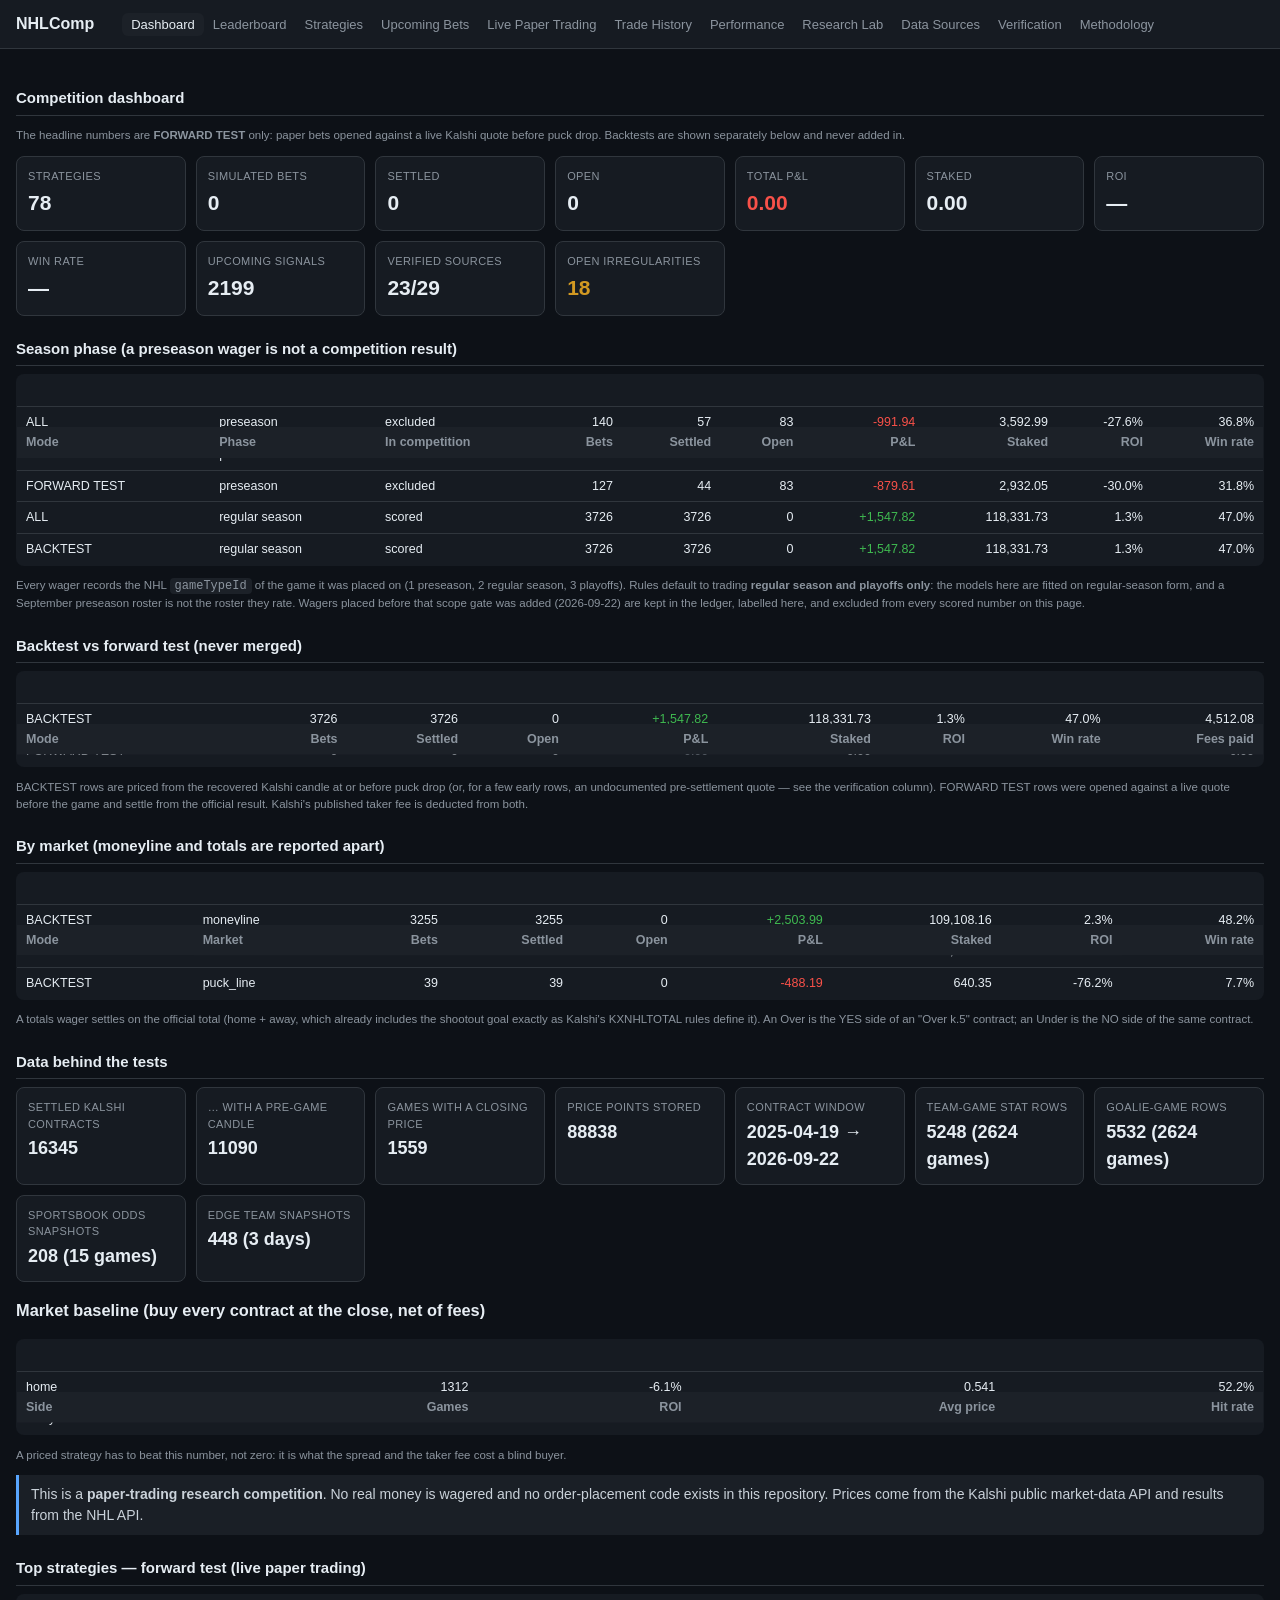
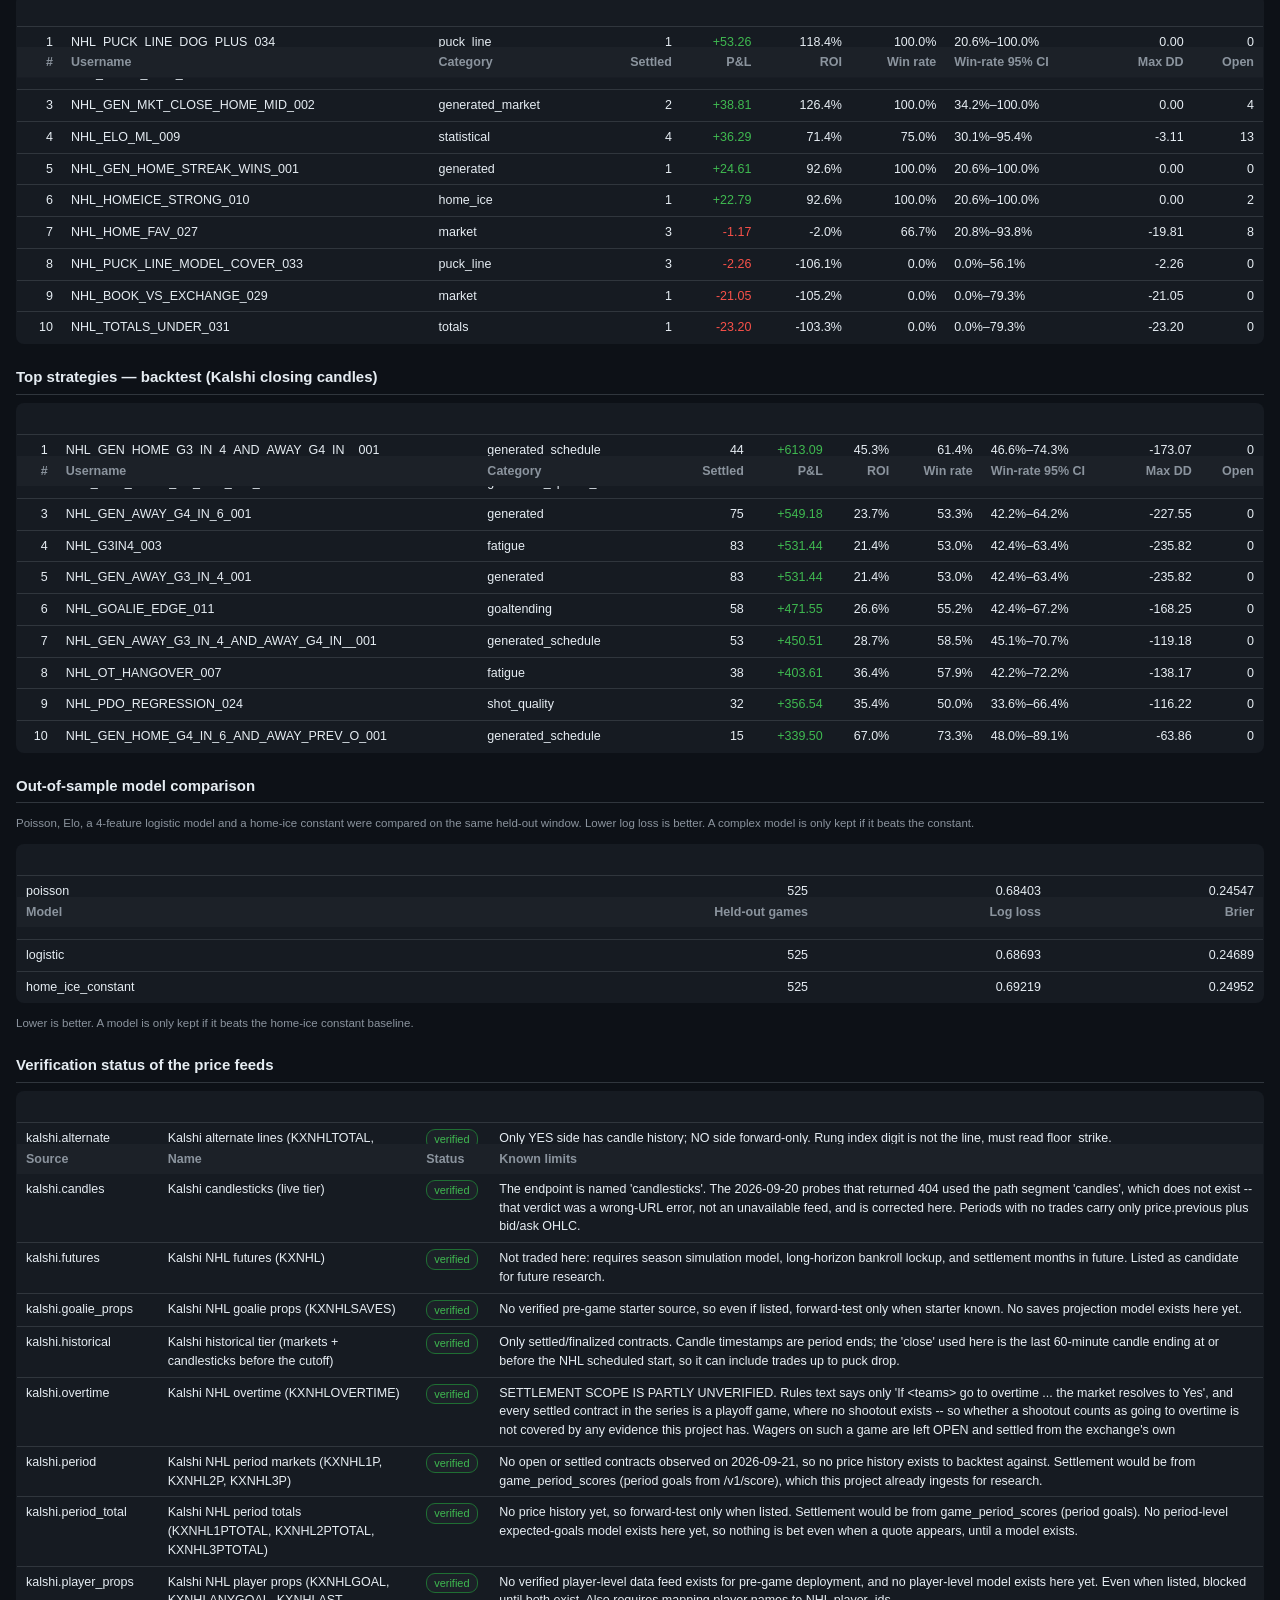
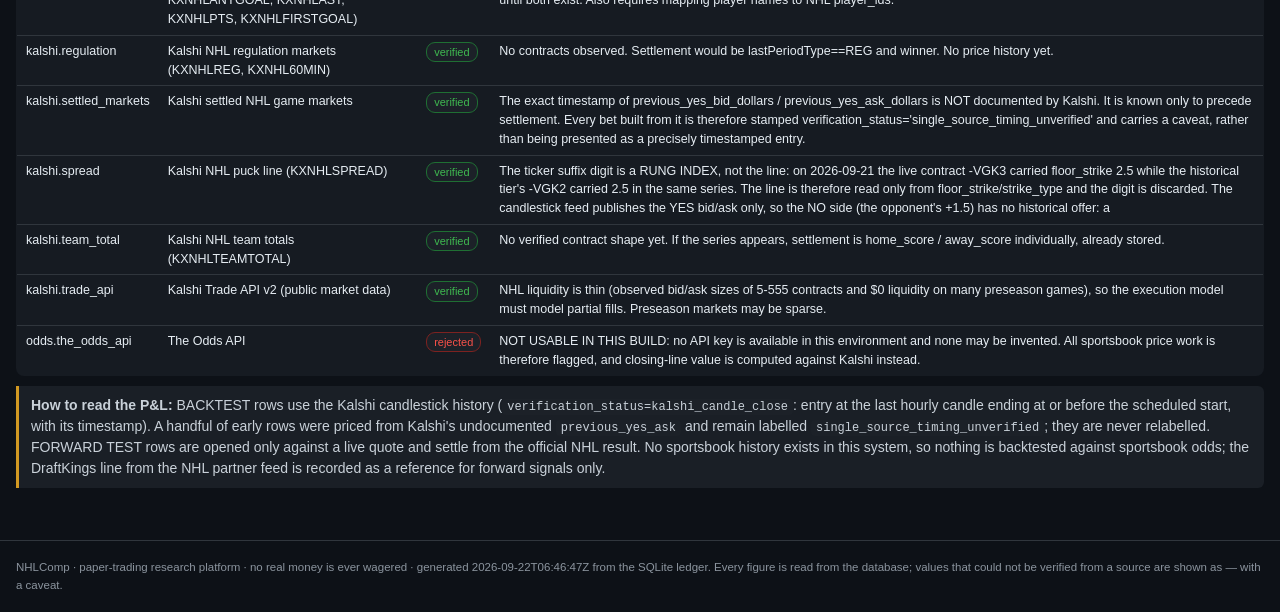
==== commit ce923f1e: "chore: refresh ledger, logs and site (generated from live public APIs)" ====
--- a/docs/index.html
+++ b/docs/index.html
@@ -5,8 +5,8 @@
 <link rel="stylesheet" href="assets/style.css">
 <script src="assets/app.js" defer></script></head>
 <body><header><h1>NHLComp</h1><nav><a class="on" href="index.html">Dashboard</a><a class="" href="leaderboard.html">Leaderboard</a><a class="" href="strategies.html">Strategies</a><a class="" href="upcoming.html">Upcoming Bets</a><a class="" href="positions.html">Live Paper Trading</a><a class="" href="history.html">Trade History</a><a class="" href="performance.html">Performance</a><a class="" href="research.html">Research Lab</a><a class="" href="sources.html">Data Sources</a><a class="" href="verification.html">Verification</a><a class="" href="methodology.html">Methodology</a></nav></header>
-<main><h2>Competition dashboard</h2><p class="small">The headline numbers are <b>FORWARD TEST</b> only: paper bets opened against a live Kalshi quote before puck drop. Backtests are shown separately below and never added in.</p><div class="cards"><div class="card"><div class="k">Strategies</div><div class="v">78</div></div><div class="card"><div class="k">Simulated bets</div><div class="v">0</div></div><div class="card"><div class="k">Settled</div><div class="v">0</div></div><div class="card"><div class="k">Open</div><div class="v">0</div></div><div class="card"><div class="k">Total P&amp;L</div><div class="v"><span class="neg">0.00</span></div></div><div class="card"><div class="k">Staked</div><div class="v">0.00</div></div><div class="card"><div class="k">ROI</div><div class="v">—</div></div><div class="card"><div class="k">Win rate</div><div class="v">—</div></div><div class="card"><div class="k">Upcoming signals</div><div class="v">1982</div></div><div class="card"><div class="k">Verified sources</div><div class="v">24/29</div></div><div class="card"><div class="k">Open irregularities</div><div class="v"><span class="warn">13</span></div></div></div><h2>Season phase (a preseason wager is not a competition result)</h2><div class="wrap"><table id="phases"><thead><tr><th class="" onclick="sortTable('phases',0,'s')">Mode</th><th class="" onclick="sortTable('phases',1,'s')">Phase</th><th class="" onclick="sortTable('phases',2,'s')">In competition</th><th class="num" onclick="sortTable('phases',3,'n')">Bets</th><th class="num" onclick="sortTable('phases',4,'n')">Settled</th><th class="num" onclick="sortTable('phases',5,'n')">Open</th><th class="num" onclick="sortTable('phases',6,'n')">P&amp;L</th><th class="num" onclick="sortTable('phases',7,'n')">Staked</th><th class="num" onclick="sortTable('phases',8,'n')">ROI</th><th class="num" onclick="sortTable('phases',9,'n')">Win rate</th></tr></thead><tbody><tr><td class="">ALL</td><td class="">preseason</td><td class="">excluded</td><td class="num">115</td><td class="num">57</td><td class="num">58</td><td class="num"><span class="neg">-991.94</span></td><td class="num">3,353.18</td><td class="num">-29.6%</td><td class="num">36.8%</td></tr><tr><td class="">BACKTEST</td><td class="">preseason</td><td class="">excluded</td><td class="num">13</td><td class="num">13</td><td class="num">0</td><td class="num"><span class="neg">-112.34</span></td><td class="num">660.94</td><td class="num">-17.0%</td><td class="num">53.8%</td></tr><tr><td class="">FORWARD TEST</td><td class="">preseason</td><td class="">excluded</td><td class="num">102</td><td class="num">44</td><td class="num">58</td><td class="num"><span class="neg">-879.61</span></td><td class="num">2,692.24</td><td class="num">-32.7%</td><td class="num">31.8%</td></tr><tr><td class="">ALL</td><td class="">regular season</td><td class="">scored</td><td class="num">3587</td><td class="num">3587</td><td class="num">0</td><td class="num"><span class="pos">+1,771.31</span></td><td class="num">115,015.29</td><td class="num">1.5%</td><td class="num">47.0%</td></tr><tr><td class="">BACKTEST</td><td class="">regular season</td><td class="">scored</td><td class="num">3587</td><td class="num">3587</td><td class="num">0</td><td class="num"><span class="pos">+1,771.31</span></td><td class="num">115,015.29</td><td class="num">1.5%</td><td class="num">47.0%</td></tr></tbody></table></div><p class="small">Every wager records the NHL <code>gameTypeId</code> of the game it was placed on (1 preseason, 2 regular season, 3 playoffs). Rules default to trading <b>regular season and playoffs only</b>: the models here are fitted on regular-season form, and a September preseason roster is not the roster they rate. Wagers placed before that scope gate was added (2026-09-22) are kept in the ledger, labelled here, and excluded from every scored number on this page.</p><h2>Backtest vs forward test (never merged)</h2><div class="wrap"><table id="modes"><thead><tr><th class="" onclick="sortTable('modes',0,'s')">Mode</th><th class="num" onclick="sortTable('modes',1,'n')">Bets</th><th class="num" onclick="sortTable('modes',2,'n')">Settled</th><th class="num" onclick="sortTable('modes',3,'n')">Open</th><th class="num" onclick="sortTable('modes',4,'n')">P&amp;L</th><th class="num" onclick="sortTable('modes',5,'n')">Staked</th><th class="num" onclick="sortTable('modes',6,'n')">ROI</th><th class="num" onclick="sortTable('modes',7,'n')">Win rate</th><th class="num" onclick="sortTable('modes',8,'n')">Fees paid</th></tr></thead><tbody><tr><td class="">BACKTEST</td><td class="num">3587</td><td class="num">3587</td><td class="num">0</td><td class="num"><span class="pos">+1,771.31</span></td><td class="num">115,015.29</td><td class="num">1.5%</td><td class="num">47.0%</td><td class="num">4,391.61</td></tr><tr><td class="">FORWARD TEST</td><td class="num">0</td><td class="num">0</td><td class="num">0</td><td class="num"><span class="mut">+0.00</span></td><td class="num">0.00</td><td class="num">—</td><td class="num">—</td><td class="num">0.00</td></tr></tbody></table></div><p class="small">BACKTEST rows are priced from the recovered Kalshi candle at or before puck drop (or, for a few early rows, an undocumented pre-settlement quote — see the verification column). FORWARD TEST rows were opened against a live quote before the game and settle from the official result. Kalshi's published taker fee is deducted from both.</p><h2>By market (moneyline and totals are reported apart)</h2><div class="wrap"><table id="markets"><thead><tr><th class="" onclick="sortTable('markets',0,'s')">Mode</th><th class="" onclick="sortTable('markets',1,'s')">Market</th><th class="num" onclick="sortTable('markets',2,'n')">Bets</th><th class="num" onclick="sortTable('markets',3,'n')">Settled</th><th class="num" onclick="sortTable('markets',4,'n')">Open</th><th class="num" onclick="sortTable('markets',5,'n')">P&amp;L</th><th class="num" onclick="sortTable('markets',6,'n')">Staked</th><th class="num" onclick="sortTable('markets',7,'n')">ROI</th><th class="num" onclick="sortTable('markets',8,'n')">Win rate</th></tr></thead><tbody><tr><td class="">BACKTEST</td><td class="">moneyline</td><td class="num">3255</td><td class="num">3255</td><td class="num">0</td><td class="num"><span class="pos">+2,503.99</span></td><td class="num">109,108.16</td><td class="num">2.3%</td><td class="num">48.2%</td></tr><tr><td class="">BACKTEST</td><td class="">total</td><td class="num">313</td><td class="num">313</td><td class="num">0</td><td class="num"><span class="neg">-455.06</span></td><td class="num">5,579.15</td><td class="num">-8.2%</td><td class="num">37.1%</td></tr><tr><td class="">BACKTEST</td><td class="">puck_line</td><td class="num">19</td><td class="num">19</td><td class="num">0</td><td class="num"><span class="neg">-277.62</span></td><td class="num">327.98</td><td class="num">-84.6%</td><td class="num">5.3%</td></tr></tbody></table></div><p class="small">A totals wager settles on the official total (home + away, which already includes the shootout goal exactly as Kalshi's KXNHLTOTAL rules define it). An Over is the YES side of an "Over k.5" contract; an Under is the NO side of the same contract.</p><h2>Data behind the tests</h2><div class="cards"><div class="card"><div class="k">Settled Kalshi contracts</div><div class="v" style="font-size:18px">16345</div></div><div class="card"><div class="k">… with a pre-game candle</div><div class="v" style="font-size:18px">9102</div></div><div class="card"><div class="k">Games with a closing price</div><div class="v" style="font-size:18px">1559</div></div><div class="card"><div class="k">Price points stored</div><div class="v" style="font-size:18px">72974</div></div><div class="card"><div class="k">Contract window</div><div class="v" style="font-size:18px">2025-04-19 → 2026-09-22</div></div><div class="card"><div class="k">Team-game stat rows</div><div class="v" style="font-size:18px">5248 (2624 games)</div></div><div class="card"><div class="k">Goalie-game rows</div><div class="v" style="font-size:18px">5532 (2624 games)</div></div><div class="card"><div class="k">Sportsbook odds snapshots</div><div class="v" style="font-size:18px">208 (15 games)</div></div><div class="card"><div class="k">EDGE team snapshots</div><div class="v" style="font-size:18px">384 (3 days)</div></div></div><h3>Market baseline (buy every contract at the close, net of fees)</h3><div class="wrap"><table id="mb"><thead><tr><th class="" onclick="sortTable('mb',0,'s')">Side</th><th class="num" onclick="sortTable('mb',1,'n')">Games</th><th class="num" onclick="sortTable('mb',2,'n')">ROI</th><th class="num" onclick="sortTable('mb',3,'n')">Avg price</th><th class="num" onclick="sortTable('mb',4,'n')">Hit rate</th></tr></thead><tbody><tr><td class="">home</td><td class="num">1312</td><td class="num">-6.1%</td><td class="num">0.541</td><td class="num">52.2%</td></tr><tr><td class="">away</td><td class="num">1312</td><td class="num">-1.8%</td><td class="num">0.472</td><td class="num">47.8%</td></tr></tbody></table></div><p class="small">A priced strategy has to beat this number, not zero: it is what the spread and the taker fee cost a blind buyer.</p><div class="note">This is a <b>paper-trading research competition</b>. No real money is wagered and no order-placement code exists in this repository. Prices come from the Kalshi public market-data API and results from the NHL API.</div><h2>Top strategies — forward test (live paper trading)</h2><div class="wrap"><table id="lb_forw"><thead><tr><th class="num" onclick="sortTable('lb_forw',0,'n')">#</th><th class="" onclick="sortTable('lb_forw',1,'s')">Username</th><th class="" onclick="sortTable('lb_forw',2,'s')">Category</th><th class="num" onclick="sortTable('lb_forw',3,'n')">Settled</th><th class="num" onclick="sortTable('lb_forw',4,'n')">P&amp;L</th><th class="num" onclick="sortTable('lb_forw',5,'n')">ROI</th><th class="num" onclick="sortTable('lb_forw',6,'n')">Win rate</th><th class="" onclick="sortTable('lb_forw',7,'s')">Win-rate 95% CI</th><th class="num" onclick="sortTable('lb_forw',8,'n')">Max DD</th><th class="num" onclick="sortTable('lb_forw',9,'n')">Open</th></tr></thead><tbody><tr><td class="num">1</td><td class="">NHL_PUCK_LINE_DOG_PLUS_034</td><td class="">puck_line</td><td class="num">1</td><td class="num"><span class="pos">+53.26</span></td><td class="num">118.4%</td><td class="num">100.0%</td><td class="">20.6%–100.0%</td><td class="num">0.00</td><td class="num">0</td></tr><tr><td class="num">2</td><td class="">NHL_HOME_DOG_028</td><td class="">market</td><td class="num">2</td><td class="num"><span class="pos">+39.33</span></td><td class="num">126.4%</td><td class="num">100.0%</td><td class="">34.2%–100.0%</td><td class="num">0.00</td><td class="num">2</td></tr><tr><td class="num">3</td><td class="">NHL_GEN_MKT_CLOSE_HOME_MID_002</td><td class="">generated_market</td><td class="num">2</td><td class="num"><span class="pos">+38.81</span></td><td class="num">126.4%</td><td class="num">100.0%</td><td class="">34.2%–100.0%</td><td class="num">0.00</td><td class="num">3</td></tr><tr><td class="num">4</td><td class="">NHL_ELO_ML_009</td><td class="">statistical</td><td class="num">4</td><td class="num"><span class="pos">+36.29</span></td><td class="num">71.4%</td><td class="num">75.0%</td><td class="">30.1%–95.4%</td><td class="num">-3.11</td><td class="num">11</td></tr><tr><td class="num">5</td><td class="">NHL_GEN_HOME_STREAK_WINS_001</td><td class="">generated</td><td class="num">1</td><td class="num"><span class="pos">+24.61</span></td><td class="num">92.6%</td><td class="num">100.0%</td><td class="">20.6%–100.0%</td><td class="num">0.00</td><td class="num">0</td></tr><tr><td class="num">6</td><td class="">NHL_HOMEICE_STRONG_010</td><td class="">home_ice</td><td class="num">1</td><td class="num"><span class="pos">+22.79</span></td><td class="num">92.6%</td><td class="num">100.0%</td><td class="">20.6%–100.0%</td><td class="num">0.00</td><td class="num">2</td></tr><tr><td class="num">7</td><td class="">NHL_HOME_FAV_027</td><td class="">market</td><td class="num">3</td><td class="num"><span class="neg">-1.17</span></td><td class="num">-2.0%</td><td class="num">66.7%</td><td class="">20.8%–93.8%</td><td class="num">-19.81</td><td class="num">2</td></tr><tr><td class="num">8</td><td class="">NHL_PUCK_LINE_MODEL_COVER_033</td><td class="">puck_line</td><td class="num">3</td><td class="num"><span class="neg">-2.26</span></td><td class="num">-106.1%</td><td class="num">0.0%</td><td class="">0.0%–56.1%</td><td class="num">-2.26</td><td class="num">0</td></tr><tr><td class="num">9</td><td class="">NHL_BOOK_VS_EXCHANGE_029</td><td class="">market</td><td class="num">1</td><td class="num"><span class="neg">-21.05</span></td><td class="num">-105.2%</td><td class="num">0.0%</td><td class="">0.0%–79.3%</td><td class="num">-21.05</td><td class="num">0</td></tr><tr><td class="num">10</td><td class="">NHL_TOTALS_UNDER_031</td><td class="">totals</td><td class="num">1</td><td class="num"><span class="neg">-23.20</span></td><td class="num">-103.3%</td><td class="num">0.0%</td><td class="">0.0%–79.3%</td><td class="num">-23.20</td><td class="num">0</td></tr></tbody></table></div><h2>Top strategies — backtest (Kalshi closing candles)</h2><div class="wrap"><table id="lb_back"><thead><tr><th class="num" onclick="sortTable('lb_back',0,'n')">#</th><th class="" onclick="sortTable('lb_back',1,'s')">Username</th><th class="" onclick="sortTable('lb_back',2,'s')">Category</th><th class="num" onclick="sortTable('lb_back',3,'n')">Settled</th><th class="num" onclick="sortTable('lb_back',4,'n')">P&amp;L</th><th class="num" onclick="sortTable('lb_back',5,'n')">ROI</th><th class="num" onclick="sortTable('lb_back',6,'n')">Win rate</th><th class="" onclick="sortTable('lb_back',7,'s')">Win-rate 95% CI</th><th class="num" onclick="sortTable('lb_back',8,'n')">Max DD</th><th class="num" onclick="sortTable('lb_back',9,'n')">Open</th></tr></thead><tbody><tr><td class="num">1</td><td class="">NHL_GEN_HOME_G3_IN_4_AND_AWAY_G4_IN__001</td><td class="">generated_schedule</td><td class="num">44</td><td class="num"><span class="pos">+613.09</span></td><td class="num">45.3%</td><td class="num">61.4%</td><td class="">46.6%–74.3%</td><td class="num">-173.07</td><td class="num">0</td></tr><tr><td class="num">2</td><td class="">NHL_GEN_HOME_PK_PCT_L10_001</td><td class="">generated_special_teams</td><td class="num">130</td><td class="num"><span class="pos">+596.89</span></td><td class="num">13.8%</td><td class="num">47.7%</td><td class="">39.3%–56.2%</td><td class="num">-401.48</td><td class="num">0</td></tr><tr><td class="num">3</td><td class="">NHL_GEN_AWAY_G4_IN_6_001</td><td class="">generated</td><td class="num">75</td><td class="num"><span class="pos">+549.18</span></td><td class="num">23.7%</td><td class="num">53.3%</td><td class="">42.2%–64.2%</td><td class="num">-227.55</td><td class="num">0</td></tr><tr><td class="num">4</td><td class="">NHL_G3IN4_003</td><td class="">fatigue</td><td class="num">83</td><td class="num"><span class="pos">+531.44</span></td><td class="num">21.4%</td><td class="num">53.0%</td><td class="">42.4%–63.4%</td><td class="num">-235.82</td><td class="num">0</td></tr><tr><td class="num">5</td><td class="">NHL_GEN_AWAY_G3_IN_4_001</td><td class="">generated</td><td class="num">83</td><td class="num"><span class="pos">+531.44</span></td><td class="num">21.4%</td><td class="num">53.0%</td><td class="">42.4%–63.4%</td><td class="num">-235.82</td><td class="num">0</td></tr><tr><td class="num">6</td><td class="">NHL_GOALIE_EDGE_011</td><td class="">goaltending</td><td class="num">58</td><td class="num"><span class="pos">+471.55</span></td><td class="num">26.6%</td><td class="num">55.2%</td><td class="">42.4%–67.2%</td><td class="num">-168.25</td><td class="num">0</td></tr><tr><td class="num">7</td><td class="">NHL_GEN_AWAY_G3_IN_4_AND_AWAY_G4_IN__001</td><td class="">generated_schedule</td><td class="num">53</td><td class="num"><span class="pos">+450.51</span></td><td class="num">28.7%</td><td class="num">58.5%</td><td class="">45.1%–70.7%</td><td class="num">-119.18</td><td class="num">0</td></tr><tr><td class="num">8</td><td class="">NHL_OT_HANGOVER_007</td><td class="">fatigue</td><td class="num">38</td><td class="num"><span class="pos">+403.61</span></td><td class="num">36.4%</td><td class="num">57.9%</td><td class="">42.2%–72.2%</td><td class="num">-138.17</td><td class="num">0</td></tr><tr><td class="num">9</td><td class="">NHL_PDO_REGRESSION_024</td><td class="">shot_quality</td><td class="num">32</td><td class="num"><span class="pos">+356.54</span></td><td class="num">35.4%</td><td class="num">50.0%</td><td class="">33.6%–66.4%</td><td class="num">-116.22</td><td class="num">0</td></tr><tr><td class="num">10</td><td class="">NHL_GEN_HOME_G4_IN_6_AND_AWAY_PREV_O_001</td><td class="">generated_schedule</td><td class="num">15</td><td class="num"><span class="pos">+339.50</span></td><td class="num">67.0%</td><td class="num">73.3%</td><td class="">48.0%–89.1%</td><td class="num">-63.86</td><td class="num">0</td></tr></tbody></table></div><h2>Out-of-sample model comparison</h2><p class="small">Poisson, Elo, a 4-feature logistic model and a home-ice constant were compared on the same held-out window. Lower log loss is better. A complex model is only kept if it beats the constant.</p><div class="wrap"><table id="mc"><thead><tr><th class="" onclick="sortTable('mc',0,'s')">Model</th><th class="num" onclick="sortTable('mc',1,'n')">Held-out games</th><th class="num" onclick="sortTable('mc',2,'n')">Log loss</th><th class="num" onclick="sortTable('mc',3,'n')">Brier</th></tr></thead><tbody><tr><td class="">poisson</td><td class="num">525</td><td class="num">0.68403</td><td class="num">0.24547</td></tr><tr><td class="">elo</td><td class="num">525</td><td class="num">0.68961</td><td class="num">0.24705</td></tr><tr><td class="">logistic</td><td class="num">525</td><td class="num">0.68693</td><td class="num">0.24689</td></tr><tr><td class="">home_ice_constant</td><td class="num">525</td><td class="num">0.69219</td><td class="num">0.24952</td></tr></tbody></table></div><p class="small">Lower is better. A model is only kept if it beats the home-ice constant baseline.</p><h2>Verification status of the price feeds</h2><div class="wrap"><table id="srcs"><thead><tr><th class="" onclick="sortTable('srcs',0,'s')">Source</th><th class="" onclick="sortTable('srcs',1,'s')">Name</th><th class="" onclick="sortTable('srcs',2,'s')">Status</th><th class="" onclick="sortTable('srcs',3,'s')">Known limits</th></tr></thead><tbody><tr><td class="">kalshi.alternate</td><td class="">Kalshi alternate lines (KXNHLTOTAL, KXNHLSPREAD multi-rung)</td><td class=""><span class="pill good">verified</span></td><td class="">Only YES side has candle history; NO side forward-only. Rung index digit is not the line, must read floor_strike.</td></tr><tr><td class="">kalshi.candles</td><td class="">Kalshi candlesticks (live tier)</td><td class=""><span class="pill good">verified</span></td><td class="">The endpoint is named &#x27;candlesticks&#x27;. The 2026-09-20 probes that returned 404 used the path segment &#x27;candles&#x27;, which does not exist -- that verdict was a wrong-URL error, not an unavailable feed, and is corrected here. Periods with no trades carry only price.previous plus bid/ask OHLC.</td></tr><tr><td class="">kalshi.futures</td><td class="">Kalshi NHL futures (KXNHL)</td><td class=""><span class="pill good">verified</span></td><td class="">Not traded here: requires season simulation model, long-horizon bankroll lockup, and settlement months in future. Listed as candidate for future research.</td></tr><tr><td class="">kalshi.goalie_props</td><td class="">Kalshi NHL goalie props (KXNHLSAVES)</td><td class=""><span class="pill good">verified</span></td><td class="">No verified pre-game starter source, so even if listed, forward-test only when starter known. No saves projection model exists here yet.</td></tr><tr><td class="">kalshi.historical</td><td class="">Kalshi historical tier (markets + candlesticks before the cutoff)</td><td class=""><span class="pill good">verified</span></td><td class="">Only settled/finalized contracts. Candle timestamps are period ends; the &#x27;close&#x27; used here is the last 60-minute candle ending at or before the NHL scheduled start, so it can include trades up to puck drop.</td></tr><tr><td class="">kalshi.overtime</td><td class="">Kalshi NHL overtime (KXNHLOVERTIME)</td><td class=""><span class="pill good">verified</span></td><td class="">SETTLEMENT SCOPE IS PARTLY UNVERIFIED. Rules text says only &#x27;If &lt;teams&gt; go to overtime ... the market resolves to Yes&#x27;, and every settled contract in the series is a playoff game, where no shootout exists -- so whether a shootout counts as going to overtime is not covered by any evidence this project has. Wagers on such a game are left OPEN and settled from the exchange&#x27;s own </td></tr><tr><td class="">kalshi.period</td><td class="">Kalshi NHL period markets (KXNHL1P, KXNHL2P, KXNHL3P)</td><td class=""><span class="pill good">verified</span></td><td class="">No open or settled contracts observed on 2026-09-21, so no price history exists to backtest against. Settlement would be from game_period_scores (period goals from /v1/score), which this project already ingests for research.</td></tr><tr><td class="">kalshi.period_total</td><td class="">Kalshi NHL period totals (KXNHL1PTOTAL, KXNHL2PTOTAL, KXNHL3PTOTAL)</td><td class=""><span class="pill good">verified</span></td><td class="">No price history yet, so forward-test only when listed. Settlement would be from game_period_scores (period goals). No period-level expected-goals model exists here yet, so nothing is bet even when a quote appears, until a model exists.</td></tr><tr><td class="">kalshi.player_props</td><td class="">Kalshi NHL player props (KXNHLGOAL, KXNHLANYGOAL, KXNHLAST, KXNHLPTS, KXNHLFIRSTGOAL)</td><td class=""><span class="pill good">verified</span></td><td class="">No verified player-level data feed exists for pre-game deployment, and no player-level model exists here yet. Even when listed, blocked until both exist. Also requires mapping player names to NHL player_ids.</td></tr><tr><td class="">kalshi.regulation</td><td class="">Kalshi NHL regulation markets (KXNHLREG, KXNHL60MIN)</td><td class=""><span class="pill good">verified</span></td><td class="">No contracts observed. Settlement would be lastPeriodType==REG and winner. No price history yet.</td></tr><tr><td class="">kalshi.settled_markets</td><td class="">Kalshi settled NHL game markets</td><td class=""><span class="pill good">verified</span></td><td class="">The exact timestamp of previous_yes_bid_dollars / previous_yes_ask_dollars is NOT documented by Kalshi. It is known only to precede settlement. Every bet built from it is therefore stamped verification_status=&#x27;single_source_timing_unverified&#x27; and carries a caveat, rather than being presented as a precisely timestamped entry.</td></tr><tr><td class="">kalshi.spread</td><td class="">Kalshi NHL puck line (KXNHLSPREAD)</td><td class=""><span class="pill good">verified</span></td><td class="">The ticker suffix digit is a RUNG INDEX, not the line: on 2026-09-21 the live contract -VGK3 carried floor_strike 2.5 while the historical tier&#x27;s -VGK2 carried 2.5 in the same series. The line is therefore read only from floor_strike/strike_type and the digit is discarded. The candlestick feed publishes the YES bid/ask only, so the NO side (the opponent&#x27;s +1.5) has no historical offer: a</td></tr><tr><td class="">kalshi.team_total</td><td class="">Kalshi NHL team totals (KXNHLTEAMTOTAL)</td><td class=""><span class="pill good">verified</span></td><td class="">No verified contract shape yet. If the series appears, settlement is home_score / away_score individually, already stored.</td></tr><tr><td class="">kalshi.trade_api</td><td class="">Kalshi Trade API v2 (public market data)</td><td class=""><span class="pill good">verified</span></td><td class="">NHL liquidity is thin (observed bid/ask sizes of 5-555 contracts and $0 liquidity on many preseason games), so the execution model must model partial fills. Preseason markets may be sparse.</td></tr><tr><td class="">odds.the_odds_api</td><td class="">The Odds API</td><td class=""><span class="pill bad">rejected</span></td><td class="">NOT USABLE IN THIS BUILD: no API key is available in this environment and none may be invented. All sportsbook price work is therefore flagged, and closing-line value is computed against Kalshi instead.</td></tr></tbody></table></div><div class="note caveat"><b>How to read the P&amp;L:</b> BACKTEST rows use the Kalshi candlestick history (<code>verification_status=kalshi_candle_close</code>: entry at the last hourly candle ending at or before the scheduled start, with its timestamp). A handful of early rows were priced from Kalshi's undocumented <code>previous_yes_ask</code> and remain labelled <code>single_source_timing_unverified</code>; they are never relabelled. FORWARD TEST rows are opened only against a live quote and settle from the official NHL result. No sportsbook history exists in this system, so nothing is backtested against sportsbook odds; the DraftKings line from the NHL partner feed is recorded as a reference for forward signals only.</div></main>
+<main><h2>Competition dashboard</h2><p class="small">The headline numbers are <b>FORWARD TEST</b> only: paper bets opened against a live Kalshi quote before puck drop. Backtests are shown separately below and never added in.</p><div class="cards"><div class="card"><div class="k">Strategies</div><div class="v">78</div></div><div class="card"><div class="k">Simulated bets</div><div class="v">0</div></div><div class="card"><div class="k">Settled</div><div class="v">0</div></div><div class="card"><div class="k">Open</div><div class="v">0</div></div><div class="card"><div class="k">Total P&amp;L</div><div class="v"><span class="neg">0.00</span></div></div><div class="card"><div class="k">Staked</div><div class="v">0.00</div></div><div class="card"><div class="k">ROI</div><div class="v">—</div></div><div class="card"><div class="k">Win rate</div><div class="v">—</div></div><div class="card"><div class="k">Upcoming signals</div><div class="v">2199</div></div><div class="card"><div class="k">Verified sources</div><div class="v">23/29</div></div><div class="card"><div class="k">Open irregularities</div><div class="v"><span class="warn">18</span></div></div></div><h2>Season phase (a preseason wager is not a competition result)</h2><div class="wrap"><table id="phases"><thead><tr><th class="" onclick="sortTable('phases',0,'s')">Mode</th><th class="" onclick="sortTable('phases',1,'s')">Phase</th><th class="" onclick="sortTable('phases',2,'s')">In competition</th><th class="num" onclick="sortTable('phases',3,'n')">Bets</th><th class="num" onclick="sortTable('phases',4,'n')">Settled</th><th class="num" onclick="sortTable('phases',5,'n')">Open</th><th class="num" onclick="sortTable('phases',6,'n')">P&amp;L</th><th class="num" onclick="sortTable('phases',7,'n')">Staked</th><th class="num" onclick="sortTable('phases',8,'n')">ROI</th><th class="num" onclick="sortTable('phases',9,'n')">Win rate</th></tr></thead><tbody><tr><td class="">ALL</td><td class="">preseason</td><td class="">excluded</td><td class="num">140</td><td class="num">57</td><td class="num">83</td><td class="num"><span class="neg">-991.94</span></td><td class="num">3,592.99</td><td class="num">-27.6%</td><td class="num">36.8%</td></tr><tr><td class="">BACKTEST</td><td class="">preseason</td><td class="">excluded</td><td class="num">13</td><td class="num">13</td><td class="num">0</td><td class="num"><span class="neg">-112.34</span></td><td class="num">660.94</td><td class="num">-17.0%</td><td class="num">53.8%</td></tr><tr><td class="">FORWARD TEST</td><td class="">preseason</td><td class="">excluded</td><td class="num">127</td><td class="num">44</td><td class="num">83</td><td class="num"><span class="neg">-879.61</span></td><td class="num">2,932.05</td><td class="num">-30.0%</td><td class="num">31.8%</td></tr><tr><td class="">ALL</td><td class="">regular season</td><td class="">scored</td><td class="num">3726</td><td class="num">3726</td><td class="num">0</td><td class="num"><span class="pos">+1,547.82</span></td><td class="num">118,331.73</td><td class="num">1.3%</td><td class="num">47.0%</td></tr><tr><td class="">BACKTEST</td><td class="">regular season</td><td class="">scored</td><td class="num">3726</td><td class="num">3726</td><td class="num">0</td><td class="num"><span class="pos">+1,547.82</span></td><td class="num">118,331.73</td><td class="num">1.3%</td><td class="num">47.0%</td></tr></tbody></table></div><p class="small">Every wager records the NHL <code>gameTypeId</code> of the game it was placed on (1 preseason, 2 regular season, 3 playoffs). Rules default to trading <b>regular season and playoffs only</b>: the models here are fitted on regular-season form, and a September preseason roster is not the roster they rate. Wagers placed before that scope gate was added (2026-09-22) are kept in the ledger, labelled here, and excluded from every scored number on this page.</p><h2>Backtest vs forward test (never merged)</h2><div class="wrap"><table id="modes"><thead><tr><th class="" onclick="sortTable('modes',0,'s')">Mode</th><th class="num" onclick="sortTable('modes',1,'n')">Bets</th><th class="num" onclick="sortTable('modes',2,'n')">Settled</th><th class="num" onclick="sortTable('modes',3,'n')">Open</th><th class="num" onclick="sortTable('modes',4,'n')">P&amp;L</th><th class="num" onclick="sortTable('modes',5,'n')">Staked</th><th class="num" onclick="sortTable('modes',6,'n')">ROI</th><th class="num" onclick="sortTable('modes',7,'n')">Win rate</th><th class="num" onclick="sortTable('modes',8,'n')">Fees paid</th></tr></thead><tbody><tr><td class="">BACKTEST</td><td class="num">3726</td><td class="num">3726</td><td class="num">0</td><td class="num"><span class="pos">+1,547.82</span></td><td class="num">118,331.73</td><td class="num">1.3%</td><td class="num">47.0%</td><td class="num">4,512.08</td></tr><tr><td class="">FORWARD TEST</td><td class="num">0</td><td class="num">0</td><td class="num">0</td><td class="num"><span class="mut">+0.00</span></td><td class="num">0.00</td><td class="num">—</td><td class="num">—</td><td class="num">0.00</td></tr></tbody></table></div><p class="small">BACKTEST rows are priced from the recovered Kalshi candle at or before puck drop (or, for a few early rows, an undocumented pre-settlement quote — see the verification column). FORWARD TEST rows were opened against a live quote before the game and settle from the official result. Kalshi's published taker fee is deducted from both.</p><h2>By market (moneyline and totals are reported apart)</h2><div class="wrap"><table id="markets"><thead><tr><th class="" onclick="sortTable('markets',0,'s')">Mode</th><th class="" onclick="sortTable('markets',1,'s')">Market</th><th class="num" onclick="sortTable('markets',2,'n')">Bets</th><th class="num" onclick="sortTable('markets',3,'n')">Settled</th><th class="num" onclick="sortTable('markets',4,'n')">Open</th><th class="num" onclick="sortTable('markets',5,'n')">P&amp;L</th><th class="num" onclick="sortTable('markets',6,'n')">Staked</th><th class="num" onclick="sortTable('markets',7,'n')">ROI</th><th class="num" onclick="sortTable('markets',8,'n')">Win rate</th></tr></thead><tbody><tr><td class="">BACKTEST</td><td class="">moneyline</td><td class="num">3255</td><td class="num">3255</td><td class="num">0</td><td class="num"><span class="pos">+2,503.99</span></td><td class="num">109,108.16</td><td class="num">2.3%</td><td class="num">48.2%</td></tr><tr><td class="">BACKTEST</td><td class="">total</td><td class="num">432</td><td class="num">432</td><td class="num">0</td><td class="num"><span class="neg">-467.99</span></td><td class="num">8,583.22</td><td class="num">-5.5%</td><td class="num">41.9%</td></tr><tr><td class="">BACKTEST</td><td class="">puck_line</td><td class="num">39</td><td class="num">39</td><td class="num">0</td><td class="num"><span class="neg">-488.19</span></td><td class="num">640.35</td><td class="num">-76.2%</td><td class="num">7.7%</td></tr></tbody></table></div><p class="small">A totals wager settles on the official total (home + away, which already includes the shootout goal exactly as Kalshi's KXNHLTOTAL rules define it). An Over is the YES side of an "Over k.5" contract; an Under is the NO side of the same contract.</p><h2>Data behind the tests</h2><div class="cards"><div class="card"><div class="k">Settled Kalshi contracts</div><div class="v" style="font-size:18px">16345</div></div><div class="card"><div class="k">… with a pre-game candle</div><div class="v" style="font-size:18px">11090</div></div><div class="card"><div class="k">Games with a closing price</div><div class="v" style="font-size:18px">1559</div></div><div class="card"><div class="k">Price points stored</div><div class="v" style="font-size:18px">88838</div></div><div class="card"><div class="k">Contract window</div><div class="v" style="font-size:18px">2025-04-19 → 2026-09-22</div></div><div class="card"><div class="k">Team-game stat rows</div><div class="v" style="font-size:18px">5248 (2624 games)</div></div><div class="card"><div class="k">Goalie-game rows</div><div class="v" style="font-size:18px">5532 (2624 games)</div></div><div class="card"><div class="k">Sportsbook odds snapshots</div><div class="v" style="font-size:18px">208 (15 games)</div></div><div class="card"><div class="k">EDGE team snapshots</div><div class="v" style="font-size:18px">448 (3 days)</div></div></div><h3>Market baseline (buy every contract at the close, net of fees)</h3><div class="wrap"><table id="mb"><thead><tr><th class="" onclick="sortTable('mb',0,'s')">Side</th><th class="num" onclick="sortTable('mb',1,'n')">Games</th><th class="num" onclick="sortTable('mb',2,'n')">ROI</th><th class="num" onclick="sortTable('mb',3,'n')">Avg price</th><th class="num" onclick="sortTable('mb',4,'n')">Hit rate</th></tr></thead><tbody><tr><td class="">home</td><td class="num">1312</td><td class="num">-6.1%</td><td class="num">0.541</td><td class="num">52.2%</td></tr><tr><td class="">away</td><td class="num">1312</td><td class="num">-1.8%</td><td class="num">0.472</td><td class="num">47.8%</td></tr></tbody></table></div><p class="small">A priced strategy has to beat this number, not zero: it is what the spread and the taker fee cost a blind buyer.</p><div class="note">This is a <b>paper-trading research competition</b>. No real money is wagered and no order-placement code exists in this repository. Prices come from the Kalshi public market-data API and results from the NHL API.</div><h2>Top strategies — forward test (live paper trading)</h2><div class="wrap"><table id="lb_forw"><thead><tr><th class="num" onclick="sortTable('lb_forw',0,'n')">#</th><th class="" onclick="sortTable('lb_forw',1,'s')">Username</th><th class="" onclick="sortTable('lb_forw',2,'s')">Category</th><th class="num" onclick="sortTable('lb_forw',3,'n')">Settled</th><th class="num" onclick="sortTable('lb_forw',4,'n')">P&amp;L</th><th class="num" onclick="sortTable('lb_forw',5,'n')">ROI</th><th class="num" onclick="sortTable('lb_forw',6,'n')">Win rate</th><th class="" onclick="sortTable('lb_forw',7,'s')">Win-rate 95% CI</th><th class="num" onclick="sortTable('lb_forw',8,'n')">Max DD</th><th class="num" onclick="sortTable('lb_forw',9,'n')">Open</th></tr></thead><tbody><tr><td class="num">1</td><td class="">NHL_PUCK_LINE_DOG_PLUS_034</td><td class="">puck_line</td><td class="num">1</td><td class="num"><span class="pos">+53.26</span></td><td class="num">118.4%</td><td class="num">100.0%</td><td class="">20.6%–100.0%</td><td class="num">0.00</td><td class="num">0</td></tr><tr><td class="num">2</td><td class="">NHL_HOME_DOG_028</td><td class="">market</td><td class="num">2</td><td class="num"><span class="pos">+39.33</span></td><td class="num">126.4%</td><td class="num">100.0%</td><td class="">34.2%–100.0%</td><td class="num">0.00</td><td class="num">3</td></tr><tr><td class="num">3</td><td class="">NHL_GEN_MKT_CLOSE_HOME_MID_002</td><td class="">generated_market</td><td class="num">2</td><td class="num"><span class="pos">+38.81</span></td><td class="num">126.4%</td><td class="num">100.0%</td><td class="">34.2%–100.0%</td><td class="num">0.00</td><td class="num">4</td></tr><tr><td class="num">4</td><td class="">NHL_ELO_ML_009</td><td class="">statistical</td><td class="num">4</td><td class="num"><span class="pos">+36.29</span></td><td class="num">71.4%</td><td class="num">75.0%</td><td class="">30.1%–95.4%</td><td class="num">-3.11</td><td class="num">13</td></tr><tr><td class="num">5</td><td class="">NHL_GEN_HOME_STREAK_WINS_001</td><td class="">generated</td><td class="num">1</td><td class="num"><span class="pos">+24.61</span></td><td class="num">92.6%</td><td class="num">100.0%</td><td class="">20.6%–100.0%</td><td class="num">0.00</td><td class="num">0</td></tr><tr><td class="num">6</td><td class="">NHL_HOMEICE_STRONG_010</td><td class="">home_ice</td><td class="num">1</td><td class="num"><span class="pos">+22.79</span></td><td class="num">92.6%</td><td class="num">100.0%</td><td class="">20.6%–100.0%</td><td class="num">0.00</td><td class="num">2</td></tr><tr><td class="num">7</td><td class="">NHL_HOME_FAV_027</td><td class="">market</td><td class="num">3</td><td class="num"><span class="neg">-1.17</span></td><td class="num">-2.0%</td><td class="num">66.7%</td><td class="">20.8%–93.8%</td><td class="num">-19.81</td><td class="num">8</td></tr><tr><td class="num">8</td><td class="">NHL_PUCK_LINE_MODEL_COVER_033</td><td class="">puck_line</td><td class="num">3</td><td class="num"><span class="neg">-2.26</span></td><td class="num">-106.1%</td><td class="num">0.0%</td><td class="">0.0%–56.1%</td><td class="num">-2.26</td><td class="num">0</td></tr><tr><td class="num">9</td><td class="">NHL_BOOK_VS_EXCHANGE_029</td><td class="">market</td><td class="num">1</td><td class="num"><span class="neg">-21.05</span></td><td class="num">-105.2%</td><td class="num">0.0%</td><td class="">0.0%–79.3%</td><td class="num">-21.05</td><td class="num">0</td></tr><tr><td class="num">10</td><td class="">NHL_TOTALS_UNDER_031</td><td class="">totals</td><td class="num">1</td><td class="num"><span class="neg">-23.20</span></td><td class="num">-103.3%</td><td class="num">0.0%</td><td class="">0.0%–79.3%</td><td class="num">-23.20</td><td class="num">0</td></tr></tbody></table></div><h2>Top strategies — backtest (Kalshi closing candles)</h2><div class="wrap"><table id="lb_back"><thead><tr><th class="num" onclick="sortTable('lb_back',0,'n')">#</th><th class="" onclick="sortTable('lb_back',1,'s')">Username</th><th class="" onclick="sortTable('lb_back',2,'s')">Category</th><th class="num" onclick="sortTable('lb_back',3,'n')">Settled</th><th class="num" onclick="sortTable('lb_back',4,'n')">P&amp;L</th><th class="num" onclick="sortTable('lb_back',5,'n')">ROI</th><th class="num" onclick="sortTable('lb_back',6,'n')">Win rate</th><th class="" onclick="sortTable('lb_back',7,'s')">Win-rate 95% CI</th><th class="num" onclick="sortTable('lb_back',8,'n')">Max DD</th><th class="num" onclick="sortTable('lb_back',9,'n')">Open</th></tr></thead><tbody><tr><td class="num">1</td><td class="">NHL_GEN_HOME_G3_IN_4_AND_AWAY_G4_IN__001</td><td class="">generated_schedule</td><td class="num">44</td><td class="num"><span class="pos">+613.09</span></td><td class="num">45.3%</td><td class="num">61.4%</td><td class="">46.6%–74.3%</td><td class="num">-173.07</td><td class="num">0</td></tr><tr><td class="num">2</td><td class="">NHL_GEN_HOME_PK_PCT_L10_001</td><td class="">generated_special_teams</td><td class="num">130</td><td class="num"><span class="pos">+596.89</span></td><td class="num">13.8%</td><td class="num">47.7%</td><td class="">39.3%–56.2%</td><td class="num">-401.48</td><td class="num">0</td></tr><tr><td class="num">3</td><td class="">NHL_GEN_AWAY_G4_IN_6_001</td><td class="">generated</td><td class="num">75</td><td class="num"><span class="pos">+549.18</span></td><td class="num">23.7%</td><td class="num">53.3%</td><td class="">42.2%–64.2%</td><td class="num">-227.55</td><td class="num">0</td></tr><tr><td class="num">4</td><td class="">NHL_G3IN4_003</td><td class="">fatigue</td><td class="num">83</td><td class="num"><span class="pos">+531.44</span></td><td class="num">21.4%</td><td class="num">53.0%</td><td class="">42.4%–63.4%</td><td class="num">-235.82</td><td class="num">0</td></tr><tr><td class="num">5</td><td class="">NHL_GEN_AWAY_G3_IN_4_001</td><td class="">generated</td><td class="num">83</td><td class="num"><span class="pos">+531.44</span></td><td class="num">21.4%</td><td class="num">53.0%</td><td class="">42.4%–63.4%</td><td class="num">-235.82</td><td class="num">0</td></tr><tr><td class="num">6</td><td class="">NHL_GOALIE_EDGE_011</td><td class="">goaltending</td><td class="num">58</td><td class="num"><span class="pos">+471.55</span></td><td class="num">26.6%</td><td class="num">55.2%</td><td class="">42.4%–67.2%</td><td class="num">-168.25</td><td class="num">0</td></tr><tr><td class="num">7</td><td class="">NHL_GEN_AWAY_G3_IN_4_AND_AWAY_G4_IN__001</td><td class="">generated_schedule</td><td class="num">53</td><td class="num"><span class="pos">+450.51</span></td><td class="num">28.7%</td><td class="num">58.5%</td><td class="">45.1%–70.7%</td><td class="num">-119.18</td><td class="num">0</td></tr><tr><td class="num">8</td><td class="">NHL_OT_HANGOVER_007</td><td class="">fatigue</td><td class="num">38</td><td class="num"><span class="pos">+403.61</span></td><td class="num">36.4%</td><td class="num">57.9%</td><td class="">42.2%–72.2%</td><td class="num">-138.17</td><td class="num">0</td></tr><tr><td class="num">9</td><td class="">NHL_PDO_REGRESSION_024</td><td class="">shot_quality</td><td class="num">32</td><td class="num"><span class="pos">+356.54</span></td><td class="num">35.4%</td><td class="num">50.0%</td><td class="">33.6%–66.4%</td><td class="num">-116.22</td><td class="num">0</td></tr><tr><td class="num">10</td><td class="">NHL_GEN_HOME_G4_IN_6_AND_AWAY_PREV_O_001</td><td class="">generated_schedule</td><td class="num">15</td><td class="num"><span class="pos">+339.50</span></td><td class="num">67.0%</td><td class="num">73.3%</td><td class="">48.0%–89.1%</td><td class="num">-63.86</td><td class="num">0</td></tr></tbody></table></div><h2>Out-of-sample model comparison</h2><p class="small">Poisson, Elo, a 4-feature logistic model and a home-ice constant were compared on the same held-out window. Lower log loss is better. A complex model is only kept if it beats the constant.</p><div class="wrap"><table id="mc"><thead><tr><th class="" onclick="sortTable('mc',0,'s')">Model</th><th class="num" onclick="sortTable('mc',1,'n')">Held-out games</th><th class="num" onclick="sortTable('mc',2,'n')">Log loss</th><th class="num" onclick="sortTable('mc',3,'n')">Brier</th></tr></thead><tbody><tr><td class="">poisson</td><td class="num">525</td><td class="num">0.68403</td><td class="num">0.24547</td></tr><tr><td class="">elo</td><td class="num">525</td><td class="num">0.68961</td><td class="num">0.24705</td></tr><tr><td class="">logistic</td><td class="num">525</td><td class="num">0.68693</td><td class="num">0.24689</td></tr><tr><td class="">home_ice_constant</td><td class="num">525</td><td class="num">0.69219</td><td class="num">0.24952</td></tr></tbody></table></div><p class="small">Lower is better. A model is only kept if it beats the home-ice constant baseline.</p><h2>Verification status of the price feeds</h2><div class="wrap"><table id="srcs"><thead><tr><th class="" onclick="sortTable('srcs',0,'s')">Source</th><th class="" onclick="sortTable('srcs',1,'s')">Name</th><th class="" onclick="sortTable('srcs',2,'s')">Status</th><th class="" onclick="sortTable('srcs',3,'s')">Known limits</th></tr></thead><tbody><tr><td class="">kalshi.alternate</td><td class="">Kalshi alternate lines (KXNHLTOTAL, KXNHLSPREAD multi-rung)</td><td class=""><span class="pill good">verified</span></td><td class="">Only YES side has candle history; NO side forward-only. Rung index digit is not the line, must read floor_strike.</td></tr><tr><td class="">kalshi.candles</td><td class="">Kalshi candlesticks (live tier)</td><td class=""><span class="pill good">verified</span></td><td class="">The endpoint is named &#x27;candlesticks&#x27;. The 2026-09-20 probes that returned 404 used the path segment &#x27;candles&#x27;, which does not exist -- that verdict was a wrong-URL error, not an unavailable feed, and is corrected here. Periods with no trades carry only price.previous plus bid/ask OHLC.</td></tr><tr><td class="">kalshi.futures</td><td class="">Kalshi NHL futures (KXNHL)</td><td class=""><span class="pill good">verified</span></td><td class="">Not traded here: requires season simulation model, long-horizon bankroll lockup, and settlement months in future. Listed as candidate for future research.</td></tr><tr><td class="">kalshi.goalie_props</td><td class="">Kalshi NHL goalie props (KXNHLSAVES)</td><td class=""><span class="pill good">verified</span></td><td class="">No verified pre-game starter source, so even if listed, forward-test only when starter known. No saves projection model exists here yet.</td></tr><tr><td class="">kalshi.historical</td><td class="">Kalshi historical tier (markets + candlesticks before the cutoff)</td><td class=""><span class="pill good">verified</span></td><td class="">Only settled/finalized contracts. Candle timestamps are period ends; the &#x27;close&#x27; used here is the last 60-minute candle ending at or before the NHL scheduled start, so it can include trades up to puck drop.</td></tr><tr><td class="">kalshi.overtime</td><td class="">Kalshi NHL overtime (KXNHLOVERTIME)</td><td class=""><span class="pill good">verified</span></td><td class="">SETTLEMENT SCOPE IS PARTLY UNVERIFIED. Rules text says only &#x27;If &lt;teams&gt; go to overtime ... the market resolves to Yes&#x27;, and every settled contract in the series is a playoff game, where no shootout exists -- so whether a shootout counts as going to overtime is not covered by any evidence this project has. Wagers on such a game are left OPEN and settled from the exchange&#x27;s own </td></tr><tr><td class="">kalshi.period</td><td class="">Kalshi NHL period markets (KXNHL1P, KXNHL2P, KXNHL3P)</td><td class=""><span class="pill good">verified</span></td><td class="">No open or settled contracts observed on 2026-09-21, so no price history exists to backtest against. Settlement would be from game_period_scores (period goals from /v1/score), which this project already ingests for research.</td></tr><tr><td class="">kalshi.period_total</td><td class="">Kalshi NHL period totals (KXNHL1PTOTAL, KXNHL2PTOTAL, KXNHL3PTOTAL)</td><td class=""><span class="pill good">verified</span></td><td class="">No price history yet, so forward-test only when listed. Settlement would be from game_period_scores (period goals). No period-level expected-goals model exists here yet, so nothing is bet even when a quote appears, until a model exists.</td></tr><tr><td class="">kalshi.player_props</td><td class="">Kalshi NHL player props (KXNHLGOAL, KXNHLANYGOAL, KXNHLAST, KXNHLPTS, KXNHLFIRSTGOAL)</td><td class=""><span class="pill good">verified</span></td><td class="">No verified player-level data feed exists for pre-game deployment, and no player-level model exists here yet. Even when listed, blocked until both exist. Also requires mapping player names to NHL player_ids.</td></tr><tr><td class="">kalshi.regulation</td><td class="">Kalshi NHL regulation markets (KXNHLREG, KXNHL60MIN)</td><td class=""><span class="pill good">verified</span></td><td class="">No contracts observed. Settlement would be lastPeriodType==REG and winner. No price history yet.</td></tr><tr><td class="">kalshi.settled_markets</td><td class="">Kalshi settled NHL game markets</td><td class=""><span class="pill good">verified</span></td><td class="">The exact timestamp of previous_yes_bid_dollars / previous_yes_ask_dollars is NOT documented by Kalshi. It is known only to precede settlement. Every bet built from it is therefore stamped verification_status=&#x27;single_source_timing_unverified&#x27; and carries a caveat, rather than being presented as a precisely timestamped entry.</td></tr><tr><td class="">kalshi.spread</td><td class="">Kalshi NHL puck line (KXNHLSPREAD)</td><td class=""><span class="pill good">verified</span></td><td class="">The ticker suffix digit is a RUNG INDEX, not the line: on 2026-09-21 the live contract -VGK3 carried floor_strike 2.5 while the historical tier&#x27;s -VGK2 carried 2.5 in the same series. The line is therefore read only from floor_strike/strike_type and the digit is discarded. The candlestick feed publishes the YES bid/ask only, so the NO side (the opponent&#x27;s +1.5) has no historical offer: a</td></tr><tr><td class="">kalshi.team_total</td><td class="">Kalshi NHL team totals (KXNHLTEAMTOTAL)</td><td class=""><span class="pill good">verified</span></td><td class="">No verified contract shape yet. If the series appears, settlement is home_score / away_score individually, already stored.</td></tr><tr><td class="">kalshi.trade_api</td><td class="">Kalshi Trade API v2 (public market data)</td><td class=""><span class="pill good">verified</span></td><td class="">NHL liquidity is thin (observed bid/ask sizes of 5-555 contracts and $0 liquidity on many preseason games), so the execution model must model partial fills. Preseason markets may be sparse.</td></tr><tr><td class="">odds.the_odds_api</td><td class="">The Odds API</td><td class=""><span class="pill bad">rejected</span></td><td class="">NOT USABLE IN THIS BUILD: no API key is available in this environment and none may be invented. All sportsbook price work is therefore flagged, and closing-line value is computed against Kalshi instead.</td></tr></tbody></table></div><div class="note caveat"><b>How to read the P&amp;L:</b> BACKTEST rows use the Kalshi candlestick history (<code>verification_status=kalshi_candle_close</code>: entry at the last hourly candle ending at or before the scheduled start, with its timestamp). A handful of early rows were priced from Kalshi's undocumented <code>previous_yes_ask</code> and remain labelled <code>single_source_timing_unverified</code>; they are never relabelled. FORWARD TEST rows are opened only against a live quote and settle from the official NHL result. No sportsbook history exists in this system, so nothing is backtested against sportsbook odds; the DraftKings line from the NHL partner feed is recorded as a reference for forward signals only.</div></main>
 <footer>NHLComp · paper-trading research platform · no real money is ever wagered ·
-generated 2026-09-22T04:00:38Z from the SQLite ledger. Every figure is read from the database;
+generated 2026-09-22T06:46:47Z from the SQLite ledger. Every figure is read from the database;
 values that could not be verified from a source are shown as — with a caveat.</footer>
 </body></html>
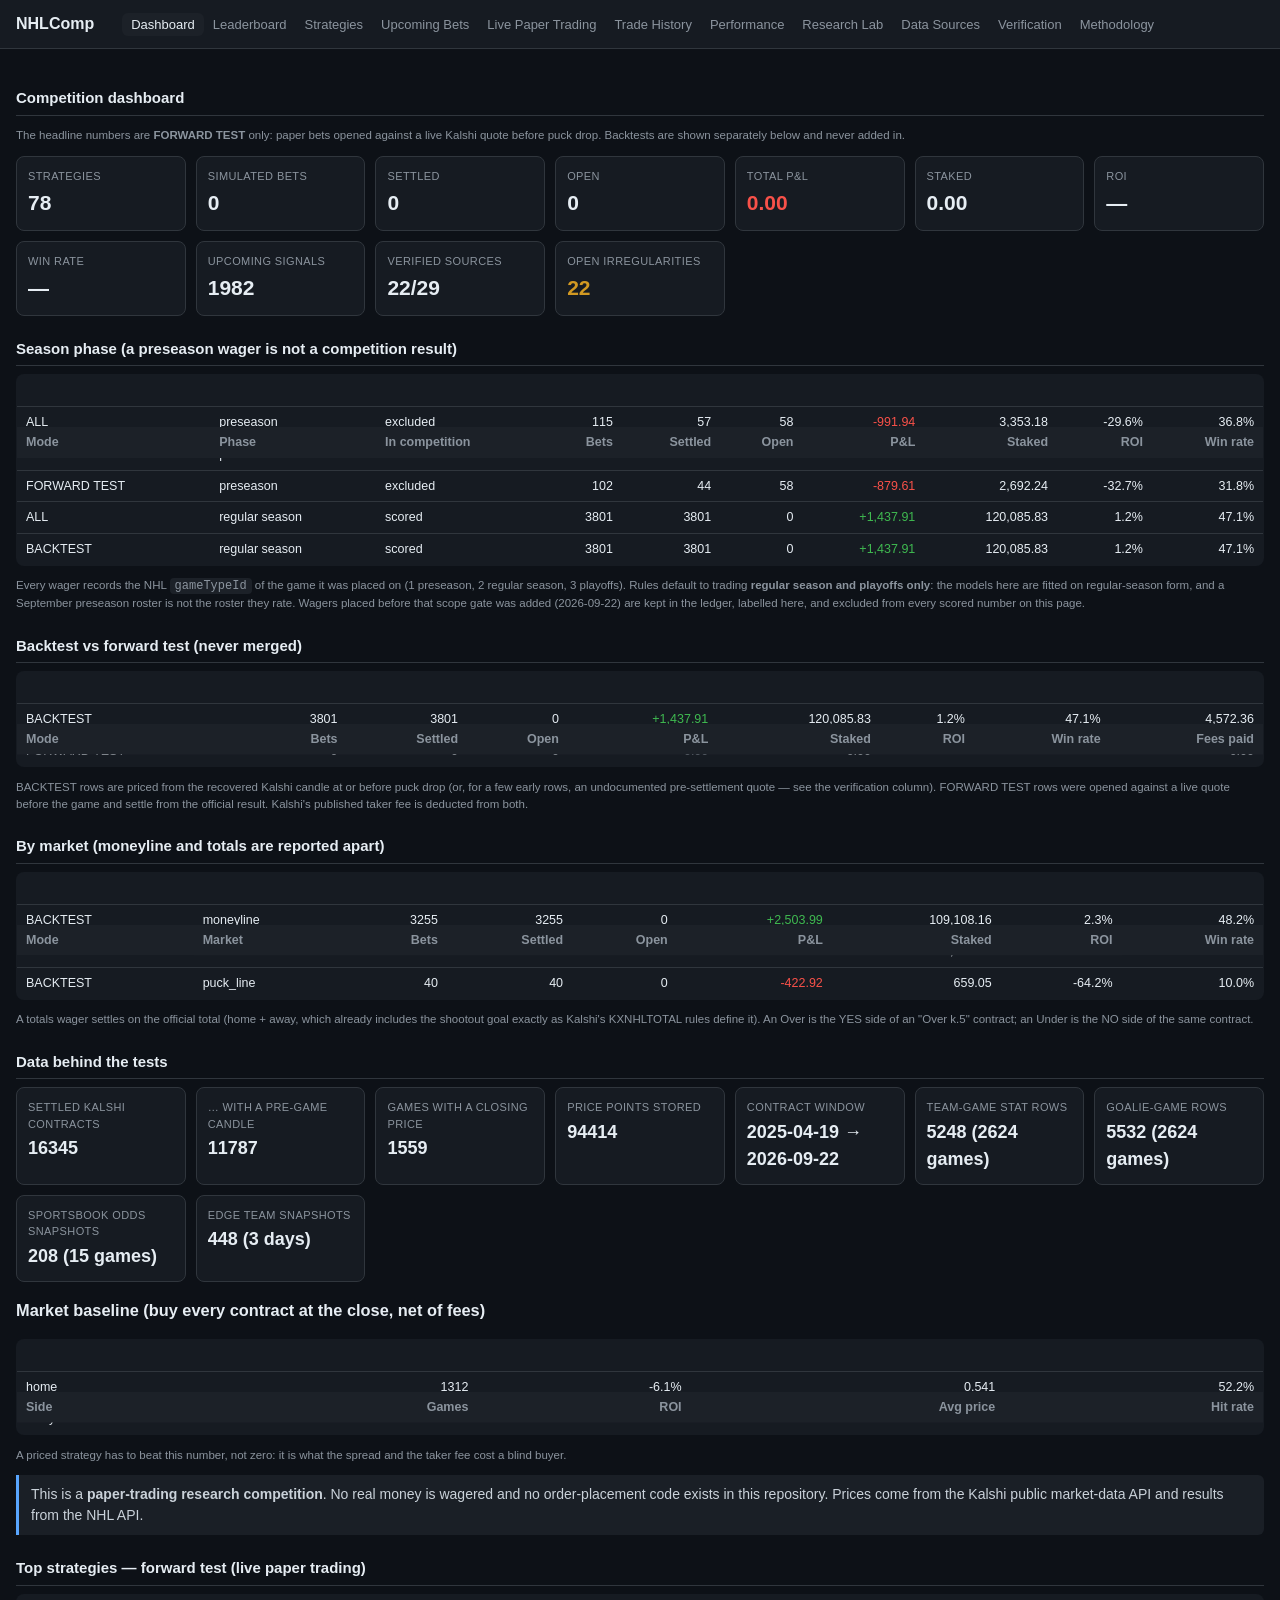
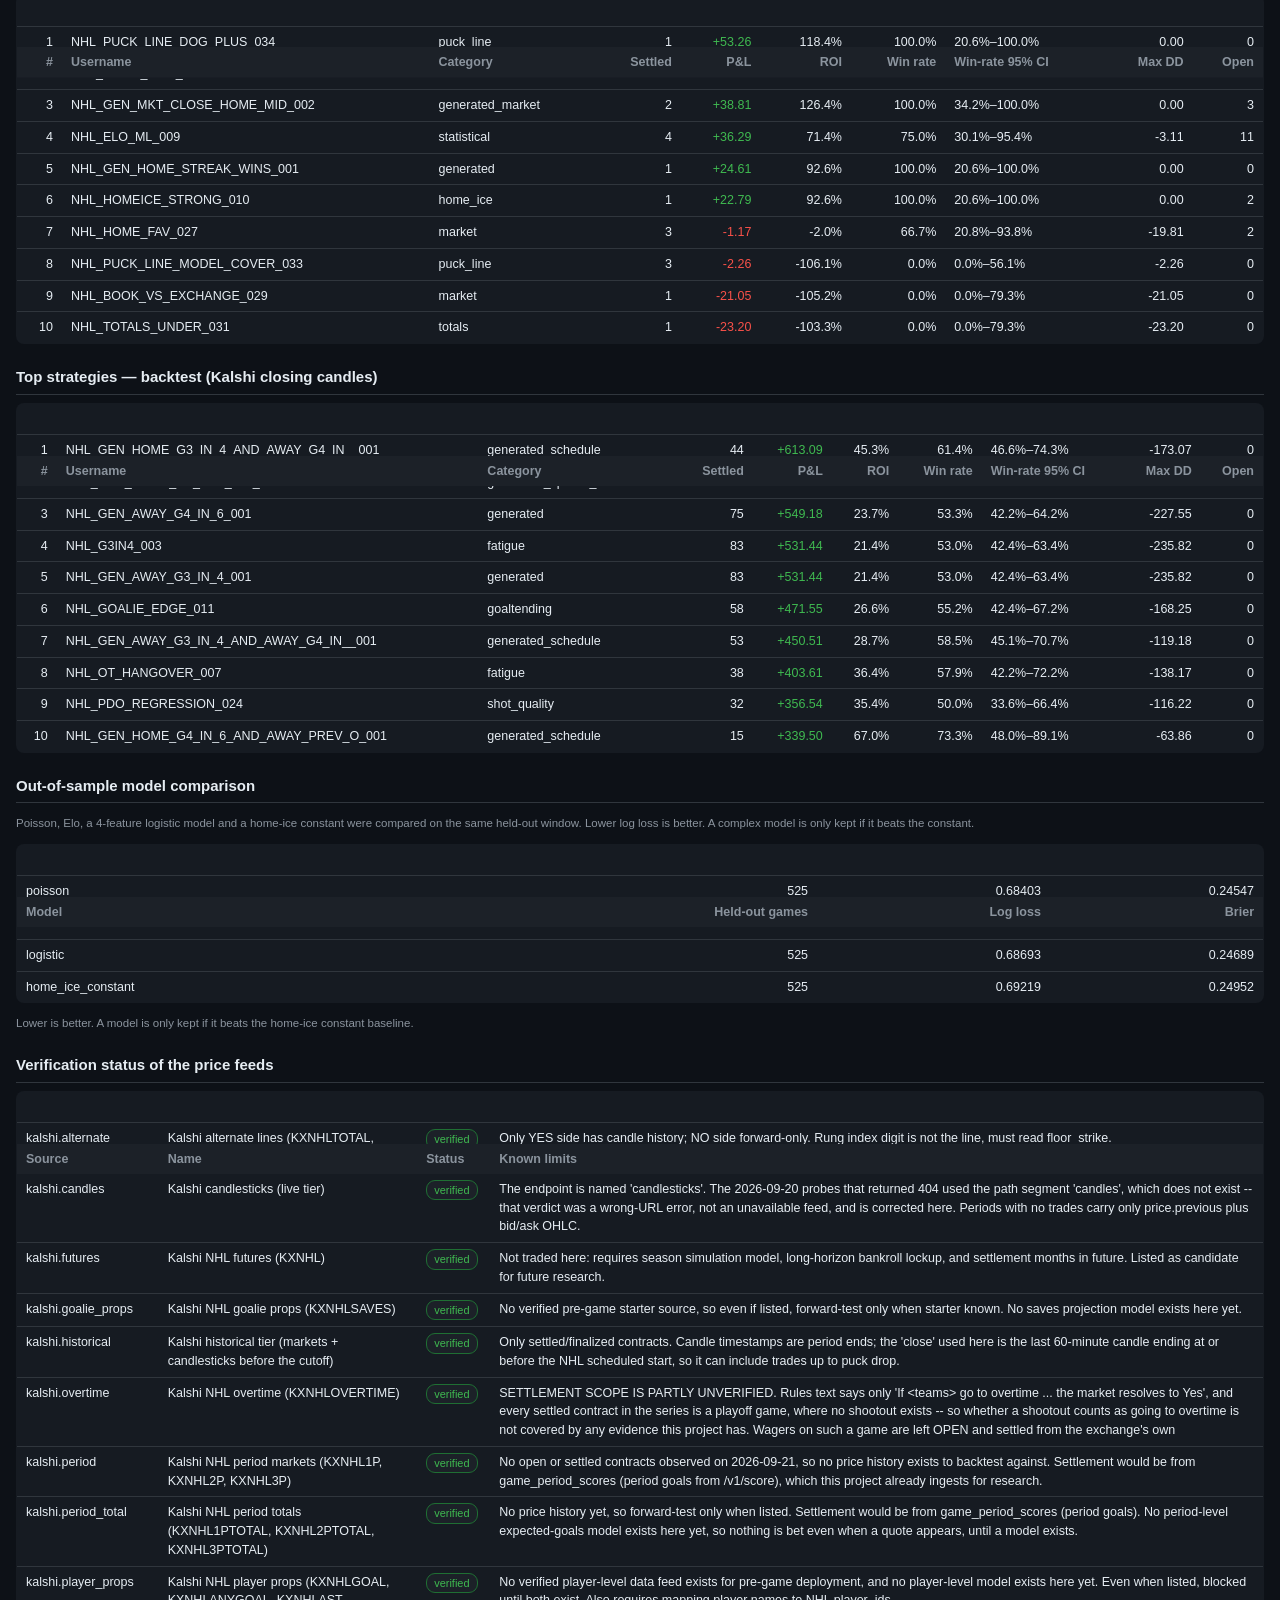
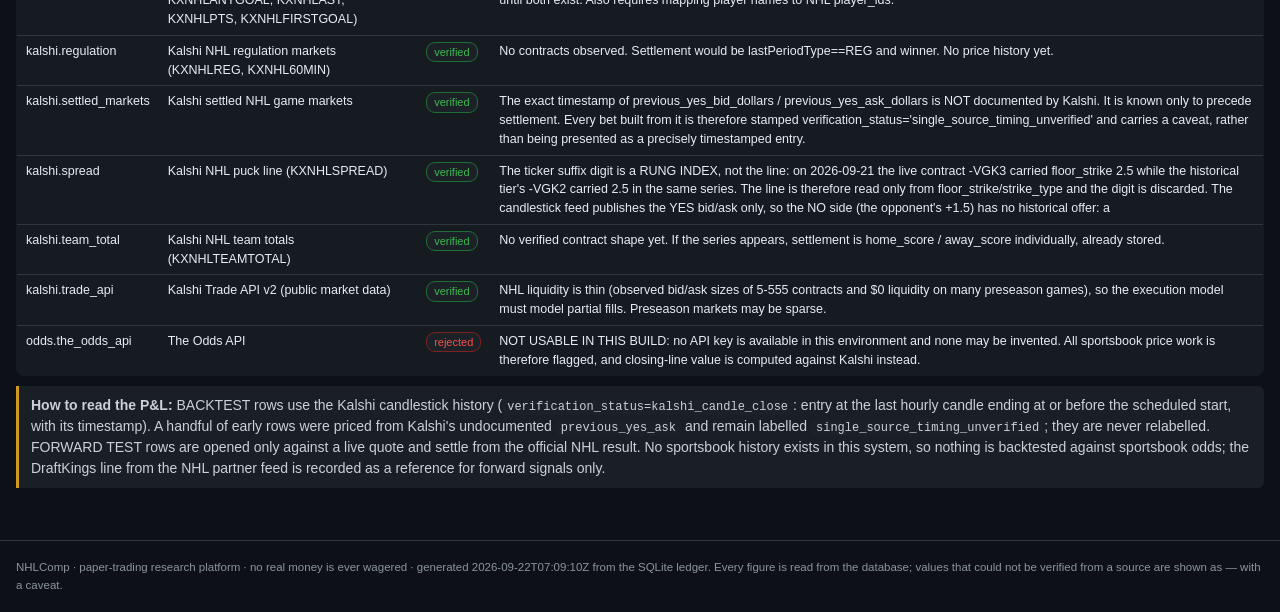
==== commit 04ee65ab: "chore: refresh ledger, logs and site (generated from live public APIs)" ====
--- a/docs/index.html
+++ b/docs/index.html
@@ -5,8 +5,8 @@
 <link rel="stylesheet" href="assets/style.css">
 <script src="assets/app.js" defer></script></head>
 <body><header><h1>NHLComp</h1><nav><a class="on" href="index.html">Dashboard</a><a class="" href="leaderboard.html">Leaderboard</a><a class="" href="strategies.html">Strategies</a><a class="" href="upcoming.html">Upcoming Bets</a><a class="" href="positions.html">Live Paper Trading</a><a class="" href="history.html">Trade History</a><a class="" href="performance.html">Performance</a><a class="" href="research.html">Research Lab</a><a class="" href="sources.html">Data Sources</a><a class="" href="verification.html">Verification</a><a class="" href="methodology.html">Methodology</a></nav></header>
-<main><h2>Competition dashboard</h2><p class="small">The headline numbers are <b>FORWARD TEST</b> only: paper bets opened against a live Kalshi quote before puck drop. Backtests are shown separately below and never added in.</p><div class="cards"><div class="card"><div class="k">Strategies</div><div class="v">78</div></div><div class="card"><div class="k">Simulated bets</div><div class="v">0</div></div><div class="card"><div class="k">Settled</div><div class="v">0</div></div><div class="card"><div class="k">Open</div><div class="v">0</div></div><div class="card"><div class="k">Total P&amp;L</div><div class="v"><span class="neg">0.00</span></div></div><div class="card"><div class="k">Staked</div><div class="v">0.00</div></div><div class="card"><div class="k">ROI</div><div class="v">—</div></div><div class="card"><div class="k">Win rate</div><div class="v">—</div></div><div class="card"><div class="k">Upcoming signals</div><div class="v">2199</div></div><div class="card"><div class="k">Verified sources</div><div class="v">23/29</div></div><div class="card"><div class="k">Open irregularities</div><div class="v"><span class="warn">18</span></div></div></div><h2>Season phase (a preseason wager is not a competition result)</h2><div class="wrap"><table id="phases"><thead><tr><th class="" onclick="sortTable('phases',0,'s')">Mode</th><th class="" onclick="sortTable('phases',1,'s')">Phase</th><th class="" onclick="sortTable('phases',2,'s')">In competition</th><th class="num" onclick="sortTable('phases',3,'n')">Bets</th><th class="num" onclick="sortTable('phases',4,'n')">Settled</th><th class="num" onclick="sortTable('phases',5,'n')">Open</th><th class="num" onclick="sortTable('phases',6,'n')">P&amp;L</th><th class="num" onclick="sortTable('phases',7,'n')">Staked</th><th class="num" onclick="sortTable('phases',8,'n')">ROI</th><th class="num" onclick="sortTable('phases',9,'n')">Win rate</th></tr></thead><tbody><tr><td class="">ALL</td><td class="">preseason</td><td class="">excluded</td><td class="num">140</td><td class="num">57</td><td class="num">83</td><td class="num"><span class="neg">-991.94</span></td><td class="num">3,592.99</td><td class="num">-27.6%</td><td class="num">36.8%</td></tr><tr><td class="">BACKTEST</td><td class="">preseason</td><td class="">excluded</td><td class="num">13</td><td class="num">13</td><td class="num">0</td><td class="num"><span class="neg">-112.34</span></td><td class="num">660.94</td><td class="num">-17.0%</td><td class="num">53.8%</td></tr><tr><td class="">FORWARD TEST</td><td class="">preseason</td><td class="">excluded</td><td class="num">127</td><td class="num">44</td><td class="num">83</td><td class="num"><span class="neg">-879.61</span></td><td class="num">2,932.05</td><td class="num">-30.0%</td><td class="num">31.8%</td></tr><tr><td class="">ALL</td><td class="">regular season</td><td class="">scored</td><td class="num">3726</td><td class="num">3726</td><td class="num">0</td><td class="num"><span class="pos">+1,547.82</span></td><td class="num">118,331.73</td><td class="num">1.3%</td><td class="num">47.0%</td></tr><tr><td class="">BACKTEST</td><td class="">regular season</td><td class="">scored</td><td class="num">3726</td><td class="num">3726</td><td class="num">0</td><td class="num"><span class="pos">+1,547.82</span></td><td class="num">118,331.73</td><td class="num">1.3%</td><td class="num">47.0%</td></tr></tbody></table></div><p class="small">Every wager records the NHL <code>gameTypeId</code> of the game it was placed on (1 preseason, 2 regular season, 3 playoffs). Rules default to trading <b>regular season and playoffs only</b>: the models here are fitted on regular-season form, and a September preseason roster is not the roster they rate. Wagers placed before that scope gate was added (2026-09-22) are kept in the ledger, labelled here, and excluded from every scored number on this page.</p><h2>Backtest vs forward test (never merged)</h2><div class="wrap"><table id="modes"><thead><tr><th class="" onclick="sortTable('modes',0,'s')">Mode</th><th class="num" onclick="sortTable('modes',1,'n')">Bets</th><th class="num" onclick="sortTable('modes',2,'n')">Settled</th><th class="num" onclick="sortTable('modes',3,'n')">Open</th><th class="num" onclick="sortTable('modes',4,'n')">P&amp;L</th><th class="num" onclick="sortTable('modes',5,'n')">Staked</th><th class="num" onclick="sortTable('modes',6,'n')">ROI</th><th class="num" onclick="sortTable('modes',7,'n')">Win rate</th><th class="num" onclick="sortTable('modes',8,'n')">Fees paid</th></tr></thead><tbody><tr><td class="">BACKTEST</td><td class="num">3726</td><td class="num">3726</td><td class="num">0</td><td class="num"><span class="pos">+1,547.82</span></td><td class="num">118,331.73</td><td class="num">1.3%</td><td class="num">47.0%</td><td class="num">4,512.08</td></tr><tr><td class="">FORWARD TEST</td><td class="num">0</td><td class="num">0</td><td class="num">0</td><td class="num"><span class="mut">+0.00</span></td><td class="num">0.00</td><td class="num">—</td><td class="num">—</td><td class="num">0.00</td></tr></tbody></table></div><p class="small">BACKTEST rows are priced from the recovered Kalshi candle at or before puck drop (or, for a few early rows, an undocumented pre-settlement quote — see the verification column). FORWARD TEST rows were opened against a live quote before the game and settle from the official result. Kalshi's published taker fee is deducted from both.</p><h2>By market (moneyline and totals are reported apart)</h2><div class="wrap"><table id="markets"><thead><tr><th class="" onclick="sortTable('markets',0,'s')">Mode</th><th class="" onclick="sortTable('markets',1,'s')">Market</th><th class="num" onclick="sortTable('markets',2,'n')">Bets</th><th class="num" onclick="sortTable('markets',3,'n')">Settled</th><th class="num" onclick="sortTable('markets',4,'n')">Open</th><th class="num" onclick="sortTable('markets',5,'n')">P&amp;L</th><th class="num" onclick="sortTable('markets',6,'n')">Staked</th><th class="num" onclick="sortTable('markets',7,'n')">ROI</th><th class="num" onclick="sortTable('markets',8,'n')">Win rate</th></tr></thead><tbody><tr><td class="">BACKTEST</td><td class="">moneyline</td><td class="num">3255</td><td class="num">3255</td><td class="num">0</td><td class="num"><span class="pos">+2,503.99</span></td><td class="num">109,108.16</td><td class="num">2.3%</td><td class="num">48.2%</td></tr><tr><td class="">BACKTEST</td><td class="">total</td><td class="num">432</td><td class="num">432</td><td class="num">0</td><td class="num"><span class="neg">-467.99</span></td><td class="num">8,583.22</td><td class="num">-5.5%</td><td class="num">41.9%</td></tr><tr><td class="">BACKTEST</td><td class="">puck_line</td><td class="num">39</td><td class="num">39</td><td class="num">0</td><td class="num"><span class="neg">-488.19</span></td><td class="num">640.35</td><td class="num">-76.2%</td><td class="num">7.7%</td></tr></tbody></table></div><p class="small">A totals wager settles on the official total (home + away, which already includes the shootout goal exactly as Kalshi's KXNHLTOTAL rules define it). An Over is the YES side of an "Over k.5" contract; an Under is the NO side of the same contract.</p><h2>Data behind the tests</h2><div class="cards"><div class="card"><div class="k">Settled Kalshi contracts</div><div class="v" style="font-size:18px">16345</div></div><div class="card"><div class="k">… with a pre-game candle</div><div class="v" style="font-size:18px">11090</div></div><div class="card"><div class="k">Games with a closing price</div><div class="v" style="font-size:18px">1559</div></div><div class="card"><div class="k">Price points stored</div><div class="v" style="font-size:18px">88838</div></div><div class="card"><div class="k">Contract window</div><div class="v" style="font-size:18px">2025-04-19 → 2026-09-22</div></div><div class="card"><div class="k">Team-game stat rows</div><div class="v" style="font-size:18px">5248 (2624 games)</div></div><div class="card"><div class="k">Goalie-game rows</div><div class="v" style="font-size:18px">5532 (2624 games)</div></div><div class="card"><div class="k">Sportsbook odds snapshots</div><div class="v" style="font-size:18px">208 (15 games)</div></div><div class="card"><div class="k">EDGE team snapshots</div><div class="v" style="font-size:18px">448 (3 days)</div></div></div><h3>Market baseline (buy every contract at the close, net of fees)</h3><div class="wrap"><table id="mb"><thead><tr><th class="" onclick="sortTable('mb',0,'s')">Side</th><th class="num" onclick="sortTable('mb',1,'n')">Games</th><th class="num" onclick="sortTable('mb',2,'n')">ROI</th><th class="num" onclick="sortTable('mb',3,'n')">Avg price</th><th class="num" onclick="sortTable('mb',4,'n')">Hit rate</th></tr></thead><tbody><tr><td class="">home</td><td class="num">1312</td><td class="num">-6.1%</td><td class="num">0.541</td><td class="num">52.2%</td></tr><tr><td class="">away</td><td class="num">1312</td><td class="num">-1.8%</td><td class="num">0.472</td><td class="num">47.8%</td></tr></tbody></table></div><p class="small">A priced strategy has to beat this number, not zero: it is what the spread and the taker fee cost a blind buyer.</p><div class="note">This is a <b>paper-trading research competition</b>. No real money is wagered and no order-placement code exists in this repository. Prices come from the Kalshi public market-data API and results from the NHL API.</div><h2>Top strategies — forward test (live paper trading)</h2><div class="wrap"><table id="lb_forw"><thead><tr><th class="num" onclick="sortTable('lb_forw',0,'n')">#</th><th class="" onclick="sortTable('lb_forw',1,'s')">Username</th><th class="" onclick="sortTable('lb_forw',2,'s')">Category</th><th class="num" onclick="sortTable('lb_forw',3,'n')">Settled</th><th class="num" onclick="sortTable('lb_forw',4,'n')">P&amp;L</th><th class="num" onclick="sortTable('lb_forw',5,'n')">ROI</th><th class="num" onclick="sortTable('lb_forw',6,'n')">Win rate</th><th class="" onclick="sortTable('lb_forw',7,'s')">Win-rate 95% CI</th><th class="num" onclick="sortTable('lb_forw',8,'n')">Max DD</th><th class="num" onclick="sortTable('lb_forw',9,'n')">Open</th></tr></thead><tbody><tr><td class="num">1</td><td class="">NHL_PUCK_LINE_DOG_PLUS_034</td><td class="">puck_line</td><td class="num">1</td><td class="num"><span class="pos">+53.26</span></td><td class="num">118.4%</td><td class="num">100.0%</td><td class="">20.6%–100.0%</td><td class="num">0.00</td><td class="num">0</td></tr><tr><td class="num">2</td><td class="">NHL_HOME_DOG_028</td><td class="">market</td><td class="num">2</td><td class="num"><span class="pos">+39.33</span></td><td class="num">126.4%</td><td class="num">100.0%</td><td class="">34.2%–100.0%</td><td class="num">0.00</td><td class="num">3</td></tr><tr><td class="num">3</td><td class="">NHL_GEN_MKT_CLOSE_HOME_MID_002</td><td class="">generated_market</td><td class="num">2</td><td class="num"><span class="pos">+38.81</span></td><td class="num">126.4%</td><td class="num">100.0%</td><td class="">34.2%–100.0%</td><td class="num">0.00</td><td class="num">4</td></tr><tr><td class="num">4</td><td class="">NHL_ELO_ML_009</td><td class="">statistical</td><td class="num">4</td><td class="num"><span class="pos">+36.29</span></td><td class="num">71.4%</td><td class="num">75.0%</td><td class="">30.1%–95.4%</td><td class="num">-3.11</td><td class="num">13</td></tr><tr><td class="num">5</td><td class="">NHL_GEN_HOME_STREAK_WINS_001</td><td class="">generated</td><td class="num">1</td><td class="num"><span class="pos">+24.61</span></td><td class="num">92.6%</td><td class="num">100.0%</td><td class="">20.6%–100.0%</td><td class="num">0.00</td><td class="num">0</td></tr><tr><td class="num">6</td><td class="">NHL_HOMEICE_STRONG_010</td><td class="">home_ice</td><td class="num">1</td><td class="num"><span class="pos">+22.79</span></td><td class="num">92.6%</td><td class="num">100.0%</td><td class="">20.6%–100.0%</td><td class="num">0.00</td><td class="num">2</td></tr><tr><td class="num">7</td><td class="">NHL_HOME_FAV_027</td><td class="">market</td><td class="num">3</td><td class="num"><span class="neg">-1.17</span></td><td class="num">-2.0%</td><td class="num">66.7%</td><td class="">20.8%–93.8%</td><td class="num">-19.81</td><td class="num">8</td></tr><tr><td class="num">8</td><td class="">NHL_PUCK_LINE_MODEL_COVER_033</td><td class="">puck_line</td><td class="num">3</td><td class="num"><span class="neg">-2.26</span></td><td class="num">-106.1%</td><td class="num">0.0%</td><td class="">0.0%–56.1%</td><td class="num">-2.26</td><td class="num">0</td></tr><tr><td class="num">9</td><td class="">NHL_BOOK_VS_EXCHANGE_029</td><td class="">market</td><td class="num">1</td><td class="num"><span class="neg">-21.05</span></td><td class="num">-105.2%</td><td class="num">0.0%</td><td class="">0.0%–79.3%</td><td class="num">-21.05</td><td class="num">0</td></tr><tr><td class="num">10</td><td class="">NHL_TOTALS_UNDER_031</td><td class="">totals</td><td class="num">1</td><td class="num"><span class="neg">-23.20</span></td><td class="num">-103.3%</td><td class="num">0.0%</td><td class="">0.0%–79.3%</td><td class="num">-23.20</td><td class="num">0</td></tr></tbody></table></div><h2>Top strategies — backtest (Kalshi closing candles)</h2><div class="wrap"><table id="lb_back"><thead><tr><th class="num" onclick="sortTable('lb_back',0,'n')">#</th><th class="" onclick="sortTable('lb_back',1,'s')">Username</th><th class="" onclick="sortTable('lb_back',2,'s')">Category</th><th class="num" onclick="sortTable('lb_back',3,'n')">Settled</th><th class="num" onclick="sortTable('lb_back',4,'n')">P&amp;L</th><th class="num" onclick="sortTable('lb_back',5,'n')">ROI</th><th class="num" onclick="sortTable('lb_back',6,'n')">Win rate</th><th class="" onclick="sortTable('lb_back',7,'s')">Win-rate 95% CI</th><th class="num" onclick="sortTable('lb_back',8,'n')">Max DD</th><th class="num" onclick="sortTable('lb_back',9,'n')">Open</th></tr></thead><tbody><tr><td class="num">1</td><td class="">NHL_GEN_HOME_G3_IN_4_AND_AWAY_G4_IN__001</td><td class="">generated_schedule</td><td class="num">44</td><td class="num"><span class="pos">+613.09</span></td><td class="num">45.3%</td><td class="num">61.4%</td><td class="">46.6%–74.3%</td><td class="num">-173.07</td><td class="num">0</td></tr><tr><td class="num">2</td><td class="">NHL_GEN_HOME_PK_PCT_L10_001</td><td class="">generated_special_teams</td><td class="num">130</td><td class="num"><span class="pos">+596.89</span></td><td class="num">13.8%</td><td class="num">47.7%</td><td class="">39.3%–56.2%</td><td class="num">-401.48</td><td class="num">0</td></tr><tr><td class="num">3</td><td class="">NHL_GEN_AWAY_G4_IN_6_001</td><td class="">generated</td><td class="num">75</td><td class="num"><span class="pos">+549.18</span></td><td class="num">23.7%</td><td class="num">53.3%</td><td class="">42.2%–64.2%</td><td class="num">-227.55</td><td class="num">0</td></tr><tr><td class="num">4</td><td class="">NHL_G3IN4_003</td><td class="">fatigue</td><td class="num">83</td><td class="num"><span class="pos">+531.44</span></td><td class="num">21.4%</td><td class="num">53.0%</td><td class="">42.4%–63.4%</td><td class="num">-235.82</td><td class="num">0</td></tr><tr><td class="num">5</td><td class="">NHL_GEN_AWAY_G3_IN_4_001</td><td class="">generated</td><td class="num">83</td><td class="num"><span class="pos">+531.44</span></td><td class="num">21.4%</td><td class="num">53.0%</td><td class="">42.4%–63.4%</td><td class="num">-235.82</td><td class="num">0</td></tr><tr><td class="num">6</td><td class="">NHL_GOALIE_EDGE_011</td><td class="">goaltending</td><td class="num">58</td><td class="num"><span class="pos">+471.55</span></td><td class="num">26.6%</td><td class="num">55.2%</td><td class="">42.4%–67.2%</td><td class="num">-168.25</td><td class="num">0</td></tr><tr><td class="num">7</td><td class="">NHL_GEN_AWAY_G3_IN_4_AND_AWAY_G4_IN__001</td><td class="">generated_schedule</td><td class="num">53</td><td class="num"><span class="pos">+450.51</span></td><td class="num">28.7%</td><td class="num">58.5%</td><td class="">45.1%–70.7%</td><td class="num">-119.18</td><td class="num">0</td></tr><tr><td class="num">8</td><td class="">NHL_OT_HANGOVER_007</td><td class="">fatigue</td><td class="num">38</td><td class="num"><span class="pos">+403.61</span></td><td class="num">36.4%</td><td class="num">57.9%</td><td class="">42.2%–72.2%</td><td class="num">-138.17</td><td class="num">0</td></tr><tr><td class="num">9</td><td class="">NHL_PDO_REGRESSION_024</td><td class="">shot_quality</td><td class="num">32</td><td class="num"><span class="pos">+356.54</span></td><td class="num">35.4%</td><td class="num">50.0%</td><td class="">33.6%–66.4%</td><td class="num">-116.22</td><td class="num">0</td></tr><tr><td class="num">10</td><td class="">NHL_GEN_HOME_G4_IN_6_AND_AWAY_PREV_O_001</td><td class="">generated_schedule</td><td class="num">15</td><td class="num"><span class="pos">+339.50</span></td><td class="num">67.0%</td><td class="num">73.3%</td><td class="">48.0%–89.1%</td><td class="num">-63.86</td><td class="num">0</td></tr></tbody></table></div><h2>Out-of-sample model comparison</h2><p class="small">Poisson, Elo, a 4-feature logistic model and a home-ice constant were compared on the same held-out window. Lower log loss is better. A complex model is only kept if it beats the constant.</p><div class="wrap"><table id="mc"><thead><tr><th class="" onclick="sortTable('mc',0,'s')">Model</th><th class="num" onclick="sortTable('mc',1,'n')">Held-out games</th><th class="num" onclick="sortTable('mc',2,'n')">Log loss</th><th class="num" onclick="sortTable('mc',3,'n')">Brier</th></tr></thead><tbody><tr><td class="">poisson</td><td class="num">525</td><td class="num">0.68403</td><td class="num">0.24547</td></tr><tr><td class="">elo</td><td class="num">525</td><td class="num">0.68961</td><td class="num">0.24705</td></tr><tr><td class="">logistic</td><td class="num">525</td><td class="num">0.68693</td><td class="num">0.24689</td></tr><tr><td class="">home_ice_constant</td><td class="num">525</td><td class="num">0.69219</td><td class="num">0.24952</td></tr></tbody></table></div><p class="small">Lower is better. A model is only kept if it beats the home-ice constant baseline.</p><h2>Verification status of the price feeds</h2><div class="wrap"><table id="srcs"><thead><tr><th class="" onclick="sortTable('srcs',0,'s')">Source</th><th class="" onclick="sortTable('srcs',1,'s')">Name</th><th class="" onclick="sortTable('srcs',2,'s')">Status</th><th class="" onclick="sortTable('srcs',3,'s')">Known limits</th></tr></thead><tbody><tr><td class="">kalshi.alternate</td><td class="">Kalshi alternate lines (KXNHLTOTAL, KXNHLSPREAD multi-rung)</td><td class=""><span class="pill good">verified</span></td><td class="">Only YES side has candle history; NO side forward-only. Rung index digit is not the line, must read floor_strike.</td></tr><tr><td class="">kalshi.candles</td><td class="">Kalshi candlesticks (live tier)</td><td class=""><span class="pill good">verified</span></td><td class="">The endpoint is named &#x27;candlesticks&#x27;. The 2026-09-20 probes that returned 404 used the path segment &#x27;candles&#x27;, which does not exist -- that verdict was a wrong-URL error, not an unavailable feed, and is corrected here. Periods with no trades carry only price.previous plus bid/ask OHLC.</td></tr><tr><td class="">kalshi.futures</td><td class="">Kalshi NHL futures (KXNHL)</td><td class=""><span class="pill good">verified</span></td><td class="">Not traded here: requires season simulation model, long-horizon bankroll lockup, and settlement months in future. Listed as candidate for future research.</td></tr><tr><td class="">kalshi.goalie_props</td><td class="">Kalshi NHL goalie props (KXNHLSAVES)</td><td class=""><span class="pill good">verified</span></td><td class="">No verified pre-game starter source, so even if listed, forward-test only when starter known. No saves projection model exists here yet.</td></tr><tr><td class="">kalshi.historical</td><td class="">Kalshi historical tier (markets + candlesticks before the cutoff)</td><td class=""><span class="pill good">verified</span></td><td class="">Only settled/finalized contracts. Candle timestamps are period ends; the &#x27;close&#x27; used here is the last 60-minute candle ending at or before the NHL scheduled start, so it can include trades up to puck drop.</td></tr><tr><td class="">kalshi.overtime</td><td class="">Kalshi NHL overtime (KXNHLOVERTIME)</td><td class=""><span class="pill good">verified</span></td><td class="">SETTLEMENT SCOPE IS PARTLY UNVERIFIED. Rules text says only &#x27;If &lt;teams&gt; go to overtime ... the market resolves to Yes&#x27;, and every settled contract in the series is a playoff game, where no shootout exists -- so whether a shootout counts as going to overtime is not covered by any evidence this project has. Wagers on such a game are left OPEN and settled from the exchange&#x27;s own </td></tr><tr><td class="">kalshi.period</td><td class="">Kalshi NHL period markets (KXNHL1P, KXNHL2P, KXNHL3P)</td><td class=""><span class="pill good">verified</span></td><td class="">No open or settled contracts observed on 2026-09-21, so no price history exists to backtest against. Settlement would be from game_period_scores (period goals from /v1/score), which this project already ingests for research.</td></tr><tr><td class="">kalshi.period_total</td><td class="">Kalshi NHL period totals (KXNHL1PTOTAL, KXNHL2PTOTAL, KXNHL3PTOTAL)</td><td class=""><span class="pill good">verified</span></td><td class="">No price history yet, so forward-test only when listed. Settlement would be from game_period_scores (period goals). No period-level expected-goals model exists here yet, so nothing is bet even when a quote appears, until a model exists.</td></tr><tr><td class="">kalshi.player_props</td><td class="">Kalshi NHL player props (KXNHLGOAL, KXNHLANYGOAL, KXNHLAST, KXNHLPTS, KXNHLFIRSTGOAL)</td><td class=""><span class="pill good">verified</span></td><td class="">No verified player-level data feed exists for pre-game deployment, and no player-level model exists here yet. Even when listed, blocked until both exist. Also requires mapping player names to NHL player_ids.</td></tr><tr><td class="">kalshi.regulation</td><td class="">Kalshi NHL regulation markets (KXNHLREG, KXNHL60MIN)</td><td class=""><span class="pill good">verified</span></td><td class="">No contracts observed. Settlement would be lastPeriodType==REG and winner. No price history yet.</td></tr><tr><td class="">kalshi.settled_markets</td><td class="">Kalshi settled NHL game markets</td><td class=""><span class="pill good">verified</span></td><td class="">The exact timestamp of previous_yes_bid_dollars / previous_yes_ask_dollars is NOT documented by Kalshi. It is known only to precede settlement. Every bet built from it is therefore stamped verification_status=&#x27;single_source_timing_unverified&#x27; and carries a caveat, rather than being presented as a precisely timestamped entry.</td></tr><tr><td class="">kalshi.spread</td><td class="">Kalshi NHL puck line (KXNHLSPREAD)</td><td class=""><span class="pill good">verified</span></td><td class="">The ticker suffix digit is a RUNG INDEX, not the line: on 2026-09-21 the live contract -VGK3 carried floor_strike 2.5 while the historical tier&#x27;s -VGK2 carried 2.5 in the same series. The line is therefore read only from floor_strike/strike_type and the digit is discarded. The candlestick feed publishes the YES bid/ask only, so the NO side (the opponent&#x27;s +1.5) has no historical offer: a</td></tr><tr><td class="">kalshi.team_total</td><td class="">Kalshi NHL team totals (KXNHLTEAMTOTAL)</td><td class=""><span class="pill good">verified</span></td><td class="">No verified contract shape yet. If the series appears, settlement is home_score / away_score individually, already stored.</td></tr><tr><td class="">kalshi.trade_api</td><td class="">Kalshi Trade API v2 (public market data)</td><td class=""><span class="pill good">verified</span></td><td class="">NHL liquidity is thin (observed bid/ask sizes of 5-555 contracts and $0 liquidity on many preseason games), so the execution model must model partial fills. Preseason markets may be sparse.</td></tr><tr><td class="">odds.the_odds_api</td><td class="">The Odds API</td><td class=""><span class="pill bad">rejected</span></td><td class="">NOT USABLE IN THIS BUILD: no API key is available in this environment and none may be invented. All sportsbook price work is therefore flagged, and closing-line value is computed against Kalshi instead.</td></tr></tbody></table></div><div class="note caveat"><b>How to read the P&amp;L:</b> BACKTEST rows use the Kalshi candlestick history (<code>verification_status=kalshi_candle_close</code>: entry at the last hourly candle ending at or before the scheduled start, with its timestamp). A handful of early rows were priced from Kalshi's undocumented <code>previous_yes_ask</code> and remain labelled <code>single_source_timing_unverified</code>; they are never relabelled. FORWARD TEST rows are opened only against a live quote and settle from the official NHL result. No sportsbook history exists in this system, so nothing is backtested against sportsbook odds; the DraftKings line from the NHL partner feed is recorded as a reference for forward signals only.</div></main>
+<main><h2>Competition dashboard</h2><p class="small">The headline numbers are <b>FORWARD TEST</b> only: paper bets opened against a live Kalshi quote before puck drop. Backtests are shown separately below and never added in.</p><div class="cards"><div class="card"><div class="k">Strategies</div><div class="v">78</div></div><div class="card"><div class="k">Simulated bets</div><div class="v">0</div></div><div class="card"><div class="k">Settled</div><div class="v">0</div></div><div class="card"><div class="k">Open</div><div class="v">0</div></div><div class="card"><div class="k">Total P&amp;L</div><div class="v"><span class="neg">0.00</span></div></div><div class="card"><div class="k">Staked</div><div class="v">0.00</div></div><div class="card"><div class="k">ROI</div><div class="v">—</div></div><div class="card"><div class="k">Win rate</div><div class="v">—</div></div><div class="card"><div class="k">Upcoming signals</div><div class="v">1982</div></div><div class="card"><div class="k">Verified sources</div><div class="v">22/29</div></div><div class="card"><div class="k">Open irregularities</div><div class="v"><span class="warn">22</span></div></div></div><h2>Season phase (a preseason wager is not a competition result)</h2><div class="wrap"><table id="phases"><thead><tr><th class="" onclick="sortTable('phases',0,'s')">Mode</th><th class="" onclick="sortTable('phases',1,'s')">Phase</th><th class="" onclick="sortTable('phases',2,'s')">In competition</th><th class="num" onclick="sortTable('phases',3,'n')">Bets</th><th class="num" onclick="sortTable('phases',4,'n')">Settled</th><th class="num" onclick="sortTable('phases',5,'n')">Open</th><th class="num" onclick="sortTable('phases',6,'n')">P&amp;L</th><th class="num" onclick="sortTable('phases',7,'n')">Staked</th><th class="num" onclick="sortTable('phases',8,'n')">ROI</th><th class="num" onclick="sortTable('phases',9,'n')">Win rate</th></tr></thead><tbody><tr><td class="">ALL</td><td class="">preseason</td><td class="">excluded</td><td class="num">115</td><td class="num">57</td><td class="num">58</td><td class="num"><span class="neg">-991.94</span></td><td class="num">3,353.18</td><td class="num">-29.6%</td><td class="num">36.8%</td></tr><tr><td class="">BACKTEST</td><td class="">preseason</td><td class="">excluded</td><td class="num">13</td><td class="num">13</td><td class="num">0</td><td class="num"><span class="neg">-112.34</span></td><td class="num">660.94</td><td class="num">-17.0%</td><td class="num">53.8%</td></tr><tr><td class="">FORWARD TEST</td><td class="">preseason</td><td class="">excluded</td><td class="num">102</td><td class="num">44</td><td class="num">58</td><td class="num"><span class="neg">-879.61</span></td><td class="num">2,692.24</td><td class="num">-32.7%</td><td class="num">31.8%</td></tr><tr><td class="">ALL</td><td class="">regular season</td><td class="">scored</td><td class="num">3801</td><td class="num">3801</td><td class="num">0</td><td class="num"><span class="pos">+1,437.91</span></td><td class="num">120,085.83</td><td class="num">1.2%</td><td class="num">47.1%</td></tr><tr><td class="">BACKTEST</td><td class="">regular season</td><td class="">scored</td><td class="num">3801</td><td class="num">3801</td><td class="num">0</td><td class="num"><span class="pos">+1,437.91</span></td><td class="num">120,085.83</td><td class="num">1.2%</td><td class="num">47.1%</td></tr></tbody></table></div><p class="small">Every wager records the NHL <code>gameTypeId</code> of the game it was placed on (1 preseason, 2 regular season, 3 playoffs). Rules default to trading <b>regular season and playoffs only</b>: the models here are fitted on regular-season form, and a September preseason roster is not the roster they rate. Wagers placed before that scope gate was added (2026-09-22) are kept in the ledger, labelled here, and excluded from every scored number on this page.</p><h2>Backtest vs forward test (never merged)</h2><div class="wrap"><table id="modes"><thead><tr><th class="" onclick="sortTable('modes',0,'s')">Mode</th><th class="num" onclick="sortTable('modes',1,'n')">Bets</th><th class="num" onclick="sortTable('modes',2,'n')">Settled</th><th class="num" onclick="sortTable('modes',3,'n')">Open</th><th class="num" onclick="sortTable('modes',4,'n')">P&amp;L</th><th class="num" onclick="sortTable('modes',5,'n')">Staked</th><th class="num" onclick="sortTable('modes',6,'n')">ROI</th><th class="num" onclick="sortTable('modes',7,'n')">Win rate</th><th class="num" onclick="sortTable('modes',8,'n')">Fees paid</th></tr></thead><tbody><tr><td class="">BACKTEST</td><td class="num">3801</td><td class="num">3801</td><td class="num">0</td><td class="num"><span class="pos">+1,437.91</span></td><td class="num">120,085.83</td><td class="num">1.2%</td><td class="num">47.1%</td><td class="num">4,572.36</td></tr><tr><td class="">FORWARD TEST</td><td class="num">0</td><td class="num">0</td><td class="num">0</td><td class="num"><span class="mut">+0.00</span></td><td class="num">0.00</td><td class="num">—</td><td class="num">—</td><td class="num">0.00</td></tr></tbody></table></div><p class="small">BACKTEST rows are priced from the recovered Kalshi candle at or before puck drop (or, for a few early rows, an undocumented pre-settlement quote — see the verification column). FORWARD TEST rows were opened against a live quote before the game and settle from the official result. Kalshi's published taker fee is deducted from both.</p><h2>By market (moneyline and totals are reported apart)</h2><div class="wrap"><table id="markets"><thead><tr><th class="" onclick="sortTable('markets',0,'s')">Mode</th><th class="" onclick="sortTable('markets',1,'s')">Market</th><th class="num" onclick="sortTable('markets',2,'n')">Bets</th><th class="num" onclick="sortTable('markets',3,'n')">Settled</th><th class="num" onclick="sortTable('markets',4,'n')">Open</th><th class="num" onclick="sortTable('markets',5,'n')">P&amp;L</th><th class="num" onclick="sortTable('markets',6,'n')">Staked</th><th class="num" onclick="sortTable('markets',7,'n')">ROI</th><th class="num" onclick="sortTable('markets',8,'n')">Win rate</th></tr></thead><tbody><tr><td class="">BACKTEST</td><td class="">moneyline</td><td class="num">3255</td><td class="num">3255</td><td class="num">0</td><td class="num"><span class="pos">+2,503.99</span></td><td class="num">109,108.16</td><td class="num">2.3%</td><td class="num">48.2%</td></tr><tr><td class="">BACKTEST</td><td class="">total</td><td class="num">506</td><td class="num">506</td><td class="num">0</td><td class="num"><span class="neg">-643.16</span></td><td class="num">10,318.62</td><td class="num">-6.2%</td><td class="num">43.1%</td></tr><tr><td class="">BACKTEST</td><td class="">puck_line</td><td class="num">40</td><td class="num">40</td><td class="num">0</td><td class="num"><span class="neg">-422.92</span></td><td class="num">659.05</td><td class="num">-64.2%</td><td class="num">10.0%</td></tr></tbody></table></div><p class="small">A totals wager settles on the official total (home + away, which already includes the shootout goal exactly as Kalshi's KXNHLTOTAL rules define it). An Over is the YES side of an "Over k.5" contract; an Under is the NO side of the same contract.</p><h2>Data behind the tests</h2><div class="cards"><div class="card"><div class="k">Settled Kalshi contracts</div><div class="v" style="font-size:18px">16345</div></div><div class="card"><div class="k">… with a pre-game candle</div><div class="v" style="font-size:18px">11787</div></div><div class="card"><div class="k">Games with a closing price</div><div class="v" style="font-size:18px">1559</div></div><div class="card"><div class="k">Price points stored</div><div class="v" style="font-size:18px">94414</div></div><div class="card"><div class="k">Contract window</div><div class="v" style="font-size:18px">2025-04-19 → 2026-09-22</div></div><div class="card"><div class="k">Team-game stat rows</div><div class="v" style="font-size:18px">5248 (2624 games)</div></div><div class="card"><div class="k">Goalie-game rows</div><div class="v" style="font-size:18px">5532 (2624 games)</div></div><div class="card"><div class="k">Sportsbook odds snapshots</div><div class="v" style="font-size:18px">208 (15 games)</div></div><div class="card"><div class="k">EDGE team snapshots</div><div class="v" style="font-size:18px">448 (3 days)</div></div></div><h3>Market baseline (buy every contract at the close, net of fees)</h3><div class="wrap"><table id="mb"><thead><tr><th class="" onclick="sortTable('mb',0,'s')">Side</th><th class="num" onclick="sortTable('mb',1,'n')">Games</th><th class="num" onclick="sortTable('mb',2,'n')">ROI</th><th class="num" onclick="sortTable('mb',3,'n')">Avg price</th><th class="num" onclick="sortTable('mb',4,'n')">Hit rate</th></tr></thead><tbody><tr><td class="">home</td><td class="num">1312</td><td class="num">-6.1%</td><td class="num">0.541</td><td class="num">52.2%</td></tr><tr><td class="">away</td><td class="num">1312</td><td class="num">-1.8%</td><td class="num">0.472</td><td class="num">47.8%</td></tr></tbody></table></div><p class="small">A priced strategy has to beat this number, not zero: it is what the spread and the taker fee cost a blind buyer.</p><div class="note">This is a <b>paper-trading research competition</b>. No real money is wagered and no order-placement code exists in this repository. Prices come from the Kalshi public market-data API and results from the NHL API.</div><h2>Top strategies — forward test (live paper trading)</h2><div class="wrap"><table id="lb_forw"><thead><tr><th class="num" onclick="sortTable('lb_forw',0,'n')">#</th><th class="" onclick="sortTable('lb_forw',1,'s')">Username</th><th class="" onclick="sortTable('lb_forw',2,'s')">Category</th><th class="num" onclick="sortTable('lb_forw',3,'n')">Settled</th><th class="num" onclick="sortTable('lb_forw',4,'n')">P&amp;L</th><th class="num" onclick="sortTable('lb_forw',5,'n')">ROI</th><th class="num" onclick="sortTable('lb_forw',6,'n')">Win rate</th><th class="" onclick="sortTable('lb_forw',7,'s')">Win-rate 95% CI</th><th class="num" onclick="sortTable('lb_forw',8,'n')">Max DD</th><th class="num" onclick="sortTable('lb_forw',9,'n')">Open</th></tr></thead><tbody><tr><td class="num">1</td><td class="">NHL_PUCK_LINE_DOG_PLUS_034</td><td class="">puck_line</td><td class="num">1</td><td class="num"><span class="pos">+53.26</span></td><td class="num">118.4%</td><td class="num">100.0%</td><td class="">20.6%–100.0%</td><td class="num">0.00</td><td class="num">0</td></tr><tr><td class="num">2</td><td class="">NHL_HOME_DOG_028</td><td class="">market</td><td class="num">2</td><td class="num"><span class="pos">+39.33</span></td><td class="num">126.4%</td><td class="num">100.0%</td><td class="">34.2%–100.0%</td><td class="num">0.00</td><td class="num">2</td></tr><tr><td class="num">3</td><td class="">NHL_GEN_MKT_CLOSE_HOME_MID_002</td><td class="">generated_market</td><td class="num">2</td><td class="num"><span class="pos">+38.81</span></td><td class="num">126.4%</td><td class="num">100.0%</td><td class="">34.2%–100.0%</td><td class="num">0.00</td><td class="num">3</td></tr><tr><td class="num">4</td><td class="">NHL_ELO_ML_009</td><td class="">statistical</td><td class="num">4</td><td class="num"><span class="pos">+36.29</span></td><td class="num">71.4%</td><td class="num">75.0%</td><td class="">30.1%–95.4%</td><td class="num">-3.11</td><td class="num">11</td></tr><tr><td class="num">5</td><td class="">NHL_GEN_HOME_STREAK_WINS_001</td><td class="">generated</td><td class="num">1</td><td class="num"><span class="pos">+24.61</span></td><td class="num">92.6%</td><td class="num">100.0%</td><td class="">20.6%–100.0%</td><td class="num">0.00</td><td class="num">0</td></tr><tr><td class="num">6</td><td class="">NHL_HOMEICE_STRONG_010</td><td class="">home_ice</td><td class="num">1</td><td class="num"><span class="pos">+22.79</span></td><td class="num">92.6%</td><td class="num">100.0%</td><td class="">20.6%–100.0%</td><td class="num">0.00</td><td class="num">2</td></tr><tr><td class="num">7</td><td class="">NHL_HOME_FAV_027</td><td class="">market</td><td class="num">3</td><td class="num"><span class="neg">-1.17</span></td><td class="num">-2.0%</td><td class="num">66.7%</td><td class="">20.8%–93.8%</td><td class="num">-19.81</td><td class="num">2</td></tr><tr><td class="num">8</td><td class="">NHL_PUCK_LINE_MODEL_COVER_033</td><td class="">puck_line</td><td class="num">3</td><td class="num"><span class="neg">-2.26</span></td><td class="num">-106.1%</td><td class="num">0.0%</td><td class="">0.0%–56.1%</td><td class="num">-2.26</td><td class="num">0</td></tr><tr><td class="num">9</td><td class="">NHL_BOOK_VS_EXCHANGE_029</td><td class="">market</td><td class="num">1</td><td class="num"><span class="neg">-21.05</span></td><td class="num">-105.2%</td><td class="num">0.0%</td><td class="">0.0%–79.3%</td><td class="num">-21.05</td><td class="num">0</td></tr><tr><td class="num">10</td><td class="">NHL_TOTALS_UNDER_031</td><td class="">totals</td><td class="num">1</td><td class="num"><span class="neg">-23.20</span></td><td class="num">-103.3%</td><td class="num">0.0%</td><td class="">0.0%–79.3%</td><td class="num">-23.20</td><td class="num">0</td></tr></tbody></table></div><h2>Top strategies — backtest (Kalshi closing candles)</h2><div class="wrap"><table id="lb_back"><thead><tr><th class="num" onclick="sortTable('lb_back',0,'n')">#</th><th class="" onclick="sortTable('lb_back',1,'s')">Username</th><th class="" onclick="sortTable('lb_back',2,'s')">Category</th><th class="num" onclick="sortTable('lb_back',3,'n')">Settled</th><th class="num" onclick="sortTable('lb_back',4,'n')">P&amp;L</th><th class="num" onclick="sortTable('lb_back',5,'n')">ROI</th><th class="num" onclick="sortTable('lb_back',6,'n')">Win rate</th><th class="" onclick="sortTable('lb_back',7,'s')">Win-rate 95% CI</th><th class="num" onclick="sortTable('lb_back',8,'n')">Max DD</th><th class="num" onclick="sortTable('lb_back',9,'n')">Open</th></tr></thead><tbody><tr><td class="num">1</td><td class="">NHL_GEN_HOME_G3_IN_4_AND_AWAY_G4_IN__001</td><td class="">generated_schedule</td><td class="num">44</td><td class="num"><span class="pos">+613.09</span></td><td class="num">45.3%</td><td class="num">61.4%</td><td class="">46.6%–74.3%</td><td class="num">-173.07</td><td class="num">0</td></tr><tr><td class="num">2</td><td class="">NHL_GEN_HOME_PK_PCT_L10_001</td><td class="">generated_special_teams</td><td class="num">130</td><td class="num"><span class="pos">+596.89</span></td><td class="num">13.8%</td><td class="num">47.7%</td><td class="">39.3%–56.2%</td><td class="num">-401.48</td><td class="num">0</td></tr><tr><td class="num">3</td><td class="">NHL_GEN_AWAY_G4_IN_6_001</td><td class="">generated</td><td class="num">75</td><td class="num"><span class="pos">+549.18</span></td><td class="num">23.7%</td><td class="num">53.3%</td><td class="">42.2%–64.2%</td><td class="num">-227.55</td><td class="num">0</td></tr><tr><td class="num">4</td><td class="">NHL_G3IN4_003</td><td class="">fatigue</td><td class="num">83</td><td class="num"><span class="pos">+531.44</span></td><td class="num">21.4%</td><td class="num">53.0%</td><td class="">42.4%–63.4%</td><td class="num">-235.82</td><td class="num">0</td></tr><tr><td class="num">5</td><td class="">NHL_GEN_AWAY_G3_IN_4_001</td><td class="">generated</td><td class="num">83</td><td class="num"><span class="pos">+531.44</span></td><td class="num">21.4%</td><td class="num">53.0%</td><td class="">42.4%–63.4%</td><td class="num">-235.82</td><td class="num">0</td></tr><tr><td class="num">6</td><td class="">NHL_GOALIE_EDGE_011</td><td class="">goaltending</td><td class="num">58</td><td class="num"><span class="pos">+471.55</span></td><td class="num">26.6%</td><td class="num">55.2%</td><td class="">42.4%–67.2%</td><td class="num">-168.25</td><td class="num">0</td></tr><tr><td class="num">7</td><td class="">NHL_GEN_AWAY_G3_IN_4_AND_AWAY_G4_IN__001</td><td class="">generated_schedule</td><td class="num">53</td><td class="num"><span class="pos">+450.51</span></td><td class="num">28.7%</td><td class="num">58.5%</td><td class="">45.1%–70.7%</td><td class="num">-119.18</td><td class="num">0</td></tr><tr><td class="num">8</td><td class="">NHL_OT_HANGOVER_007</td><td class="">fatigue</td><td class="num">38</td><td class="num"><span class="pos">+403.61</span></td><td class="num">36.4%</td><td class="num">57.9%</td><td class="">42.2%–72.2%</td><td class="num">-138.17</td><td class="num">0</td></tr><tr><td class="num">9</td><td class="">NHL_PDO_REGRESSION_024</td><td class="">shot_quality</td><td class="num">32</td><td class="num"><span class="pos">+356.54</span></td><td class="num">35.4%</td><td class="num">50.0%</td><td class="">33.6%–66.4%</td><td class="num">-116.22</td><td class="num">0</td></tr><tr><td class="num">10</td><td class="">NHL_GEN_HOME_G4_IN_6_AND_AWAY_PREV_O_001</td><td class="">generated_schedule</td><td class="num">15</td><td class="num"><span class="pos">+339.50</span></td><td class="num">67.0%</td><td class="num">73.3%</td><td class="">48.0%–89.1%</td><td class="num">-63.86</td><td class="num">0</td></tr></tbody></table></div><h2>Out-of-sample model comparison</h2><p class="small">Poisson, Elo, a 4-feature logistic model and a home-ice constant were compared on the same held-out window. Lower log loss is better. A complex model is only kept if it beats the constant.</p><div class="wrap"><table id="mc"><thead><tr><th class="" onclick="sortTable('mc',0,'s')">Model</th><th class="num" onclick="sortTable('mc',1,'n')">Held-out games</th><th class="num" onclick="sortTable('mc',2,'n')">Log loss</th><th class="num" onclick="sortTable('mc',3,'n')">Brier</th></tr></thead><tbody><tr><td class="">poisson</td><td class="num">525</td><td class="num">0.68403</td><td class="num">0.24547</td></tr><tr><td class="">elo</td><td class="num">525</td><td class="num">0.68961</td><td class="num">0.24705</td></tr><tr><td class="">logistic</td><td class="num">525</td><td class="num">0.68693</td><td class="num">0.24689</td></tr><tr><td class="">home_ice_constant</td><td class="num">525</td><td class="num">0.69219</td><td class="num">0.24952</td></tr></tbody></table></div><p class="small">Lower is better. A model is only kept if it beats the home-ice constant baseline.</p><h2>Verification status of the price feeds</h2><div class="wrap"><table id="srcs"><thead><tr><th class="" onclick="sortTable('srcs',0,'s')">Source</th><th class="" onclick="sortTable('srcs',1,'s')">Name</th><th class="" onclick="sortTable('srcs',2,'s')">Status</th><th class="" onclick="sortTable('srcs',3,'s')">Known limits</th></tr></thead><tbody><tr><td class="">kalshi.alternate</td><td class="">Kalshi alternate lines (KXNHLTOTAL, KXNHLSPREAD multi-rung)</td><td class=""><span class="pill good">verified</span></td><td class="">Only YES side has candle history; NO side forward-only. Rung index digit is not the line, must read floor_strike.</td></tr><tr><td class="">kalshi.candles</td><td class="">Kalshi candlesticks (live tier)</td><td class=""><span class="pill good">verified</span></td><td class="">The endpoint is named &#x27;candlesticks&#x27;. The 2026-09-20 probes that returned 404 used the path segment &#x27;candles&#x27;, which does not exist -- that verdict was a wrong-URL error, not an unavailable feed, and is corrected here. Periods with no trades carry only price.previous plus bid/ask OHLC.</td></tr><tr><td class="">kalshi.futures</td><td class="">Kalshi NHL futures (KXNHL)</td><td class=""><span class="pill good">verified</span></td><td class="">Not traded here: requires season simulation model, long-horizon bankroll lockup, and settlement months in future. Listed as candidate for future research.</td></tr><tr><td class="">kalshi.goalie_props</td><td class="">Kalshi NHL goalie props (KXNHLSAVES)</td><td class=""><span class="pill good">verified</span></td><td class="">No verified pre-game starter source, so even if listed, forward-test only when starter known. No saves projection model exists here yet.</td></tr><tr><td class="">kalshi.historical</td><td class="">Kalshi historical tier (markets + candlesticks before the cutoff)</td><td class=""><span class="pill good">verified</span></td><td class="">Only settled/finalized contracts. Candle timestamps are period ends; the &#x27;close&#x27; used here is the last 60-minute candle ending at or before the NHL scheduled start, so it can include trades up to puck drop.</td></tr><tr><td class="">kalshi.overtime</td><td class="">Kalshi NHL overtime (KXNHLOVERTIME)</td><td class=""><span class="pill good">verified</span></td><td class="">SETTLEMENT SCOPE IS PARTLY UNVERIFIED. Rules text says only &#x27;If &lt;teams&gt; go to overtime ... the market resolves to Yes&#x27;, and every settled contract in the series is a playoff game, where no shootout exists -- so whether a shootout counts as going to overtime is not covered by any evidence this project has. Wagers on such a game are left OPEN and settled from the exchange&#x27;s own </td></tr><tr><td class="">kalshi.period</td><td class="">Kalshi NHL period markets (KXNHL1P, KXNHL2P, KXNHL3P)</td><td class=""><span class="pill good">verified</span></td><td class="">No open or settled contracts observed on 2026-09-21, so no price history exists to backtest against. Settlement would be from game_period_scores (period goals from /v1/score), which this project already ingests for research.</td></tr><tr><td class="">kalshi.period_total</td><td class="">Kalshi NHL period totals (KXNHL1PTOTAL, KXNHL2PTOTAL, KXNHL3PTOTAL)</td><td class=""><span class="pill good">verified</span></td><td class="">No price history yet, so forward-test only when listed. Settlement would be from game_period_scores (period goals). No period-level expected-goals model exists here yet, so nothing is bet even when a quote appears, until a model exists.</td></tr><tr><td class="">kalshi.player_props</td><td class="">Kalshi NHL player props (KXNHLGOAL, KXNHLANYGOAL, KXNHLAST, KXNHLPTS, KXNHLFIRSTGOAL)</td><td class=""><span class="pill good">verified</span></td><td class="">No verified player-level data feed exists for pre-game deployment, and no player-level model exists here yet. Even when listed, blocked until both exist. Also requires mapping player names to NHL player_ids.</td></tr><tr><td class="">kalshi.regulation</td><td class="">Kalshi NHL regulation markets (KXNHLREG, KXNHL60MIN)</td><td class=""><span class="pill good">verified</span></td><td class="">No contracts observed. Settlement would be lastPeriodType==REG and winner. No price history yet.</td></tr><tr><td class="">kalshi.settled_markets</td><td class="">Kalshi settled NHL game markets</td><td class=""><span class="pill good">verified</span></td><td class="">The exact timestamp of previous_yes_bid_dollars / previous_yes_ask_dollars is NOT documented by Kalshi. It is known only to precede settlement. Every bet built from it is therefore stamped verification_status=&#x27;single_source_timing_unverified&#x27; and carries a caveat, rather than being presented as a precisely timestamped entry.</td></tr><tr><td class="">kalshi.spread</td><td class="">Kalshi NHL puck line (KXNHLSPREAD)</td><td class=""><span class="pill good">verified</span></td><td class="">The ticker suffix digit is a RUNG INDEX, not the line: on 2026-09-21 the live contract -VGK3 carried floor_strike 2.5 while the historical tier&#x27;s -VGK2 carried 2.5 in the same series. The line is therefore read only from floor_strike/strike_type and the digit is discarded. The candlestick feed publishes the YES bid/ask only, so the NO side (the opponent&#x27;s +1.5) has no historical offer: a</td></tr><tr><td class="">kalshi.team_total</td><td class="">Kalshi NHL team totals (KXNHLTEAMTOTAL)</td><td class=""><span class="pill good">verified</span></td><td class="">No verified contract shape yet. If the series appears, settlement is home_score / away_score individually, already stored.</td></tr><tr><td class="">kalshi.trade_api</td><td class="">Kalshi Trade API v2 (public market data)</td><td class=""><span class="pill good">verified</span></td><td class="">NHL liquidity is thin (observed bid/ask sizes of 5-555 contracts and $0 liquidity on many preseason games), so the execution model must model partial fills. Preseason markets may be sparse.</td></tr><tr><td class="">odds.the_odds_api</td><td class="">The Odds API</td><td class=""><span class="pill bad">rejected</span></td><td class="">NOT USABLE IN THIS BUILD: no API key is available in this environment and none may be invented. All sportsbook price work is therefore flagged, and closing-line value is computed against Kalshi instead.</td></tr></tbody></table></div><div class="note caveat"><b>How to read the P&amp;L:</b> BACKTEST rows use the Kalshi candlestick history (<code>verification_status=kalshi_candle_close</code>: entry at the last hourly candle ending at or before the scheduled start, with its timestamp). A handful of early rows were priced from Kalshi's undocumented <code>previous_yes_ask</code> and remain labelled <code>single_source_timing_unverified</code>; they are never relabelled. FORWARD TEST rows are opened only against a live quote and settle from the official NHL result. No sportsbook history exists in this system, so nothing is backtested against sportsbook odds; the DraftKings line from the NHL partner feed is recorded as a reference for forward signals only.</div></main>
 <footer>NHLComp · paper-trading research platform · no real money is ever wagered ·
-generated 2026-09-22T06:46:47Z from the SQLite ledger. Every figure is read from the database;
+generated 2026-09-22T07:09:10Z from the SQLite ledger. Every figure is read from the database;
 values that could not be verified from a source are shown as — with a caveat.</footer>
 </body></html>
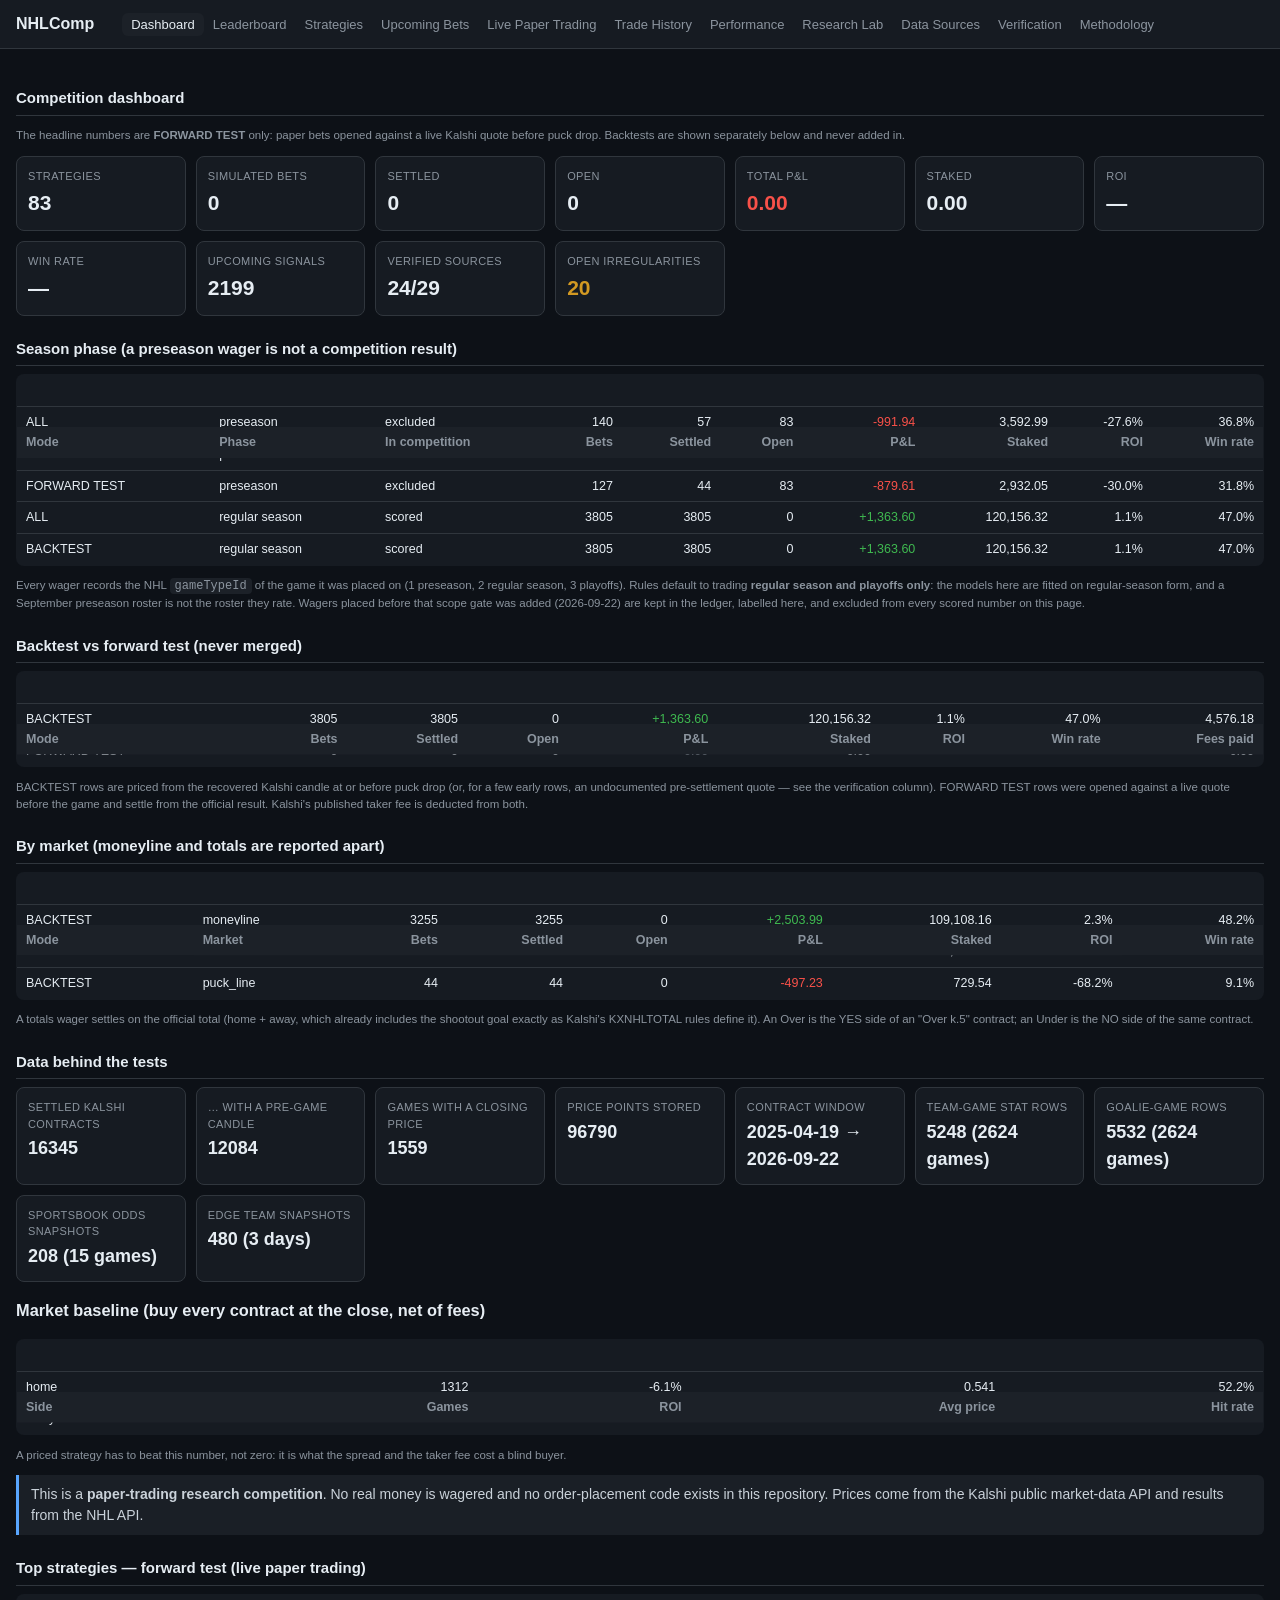
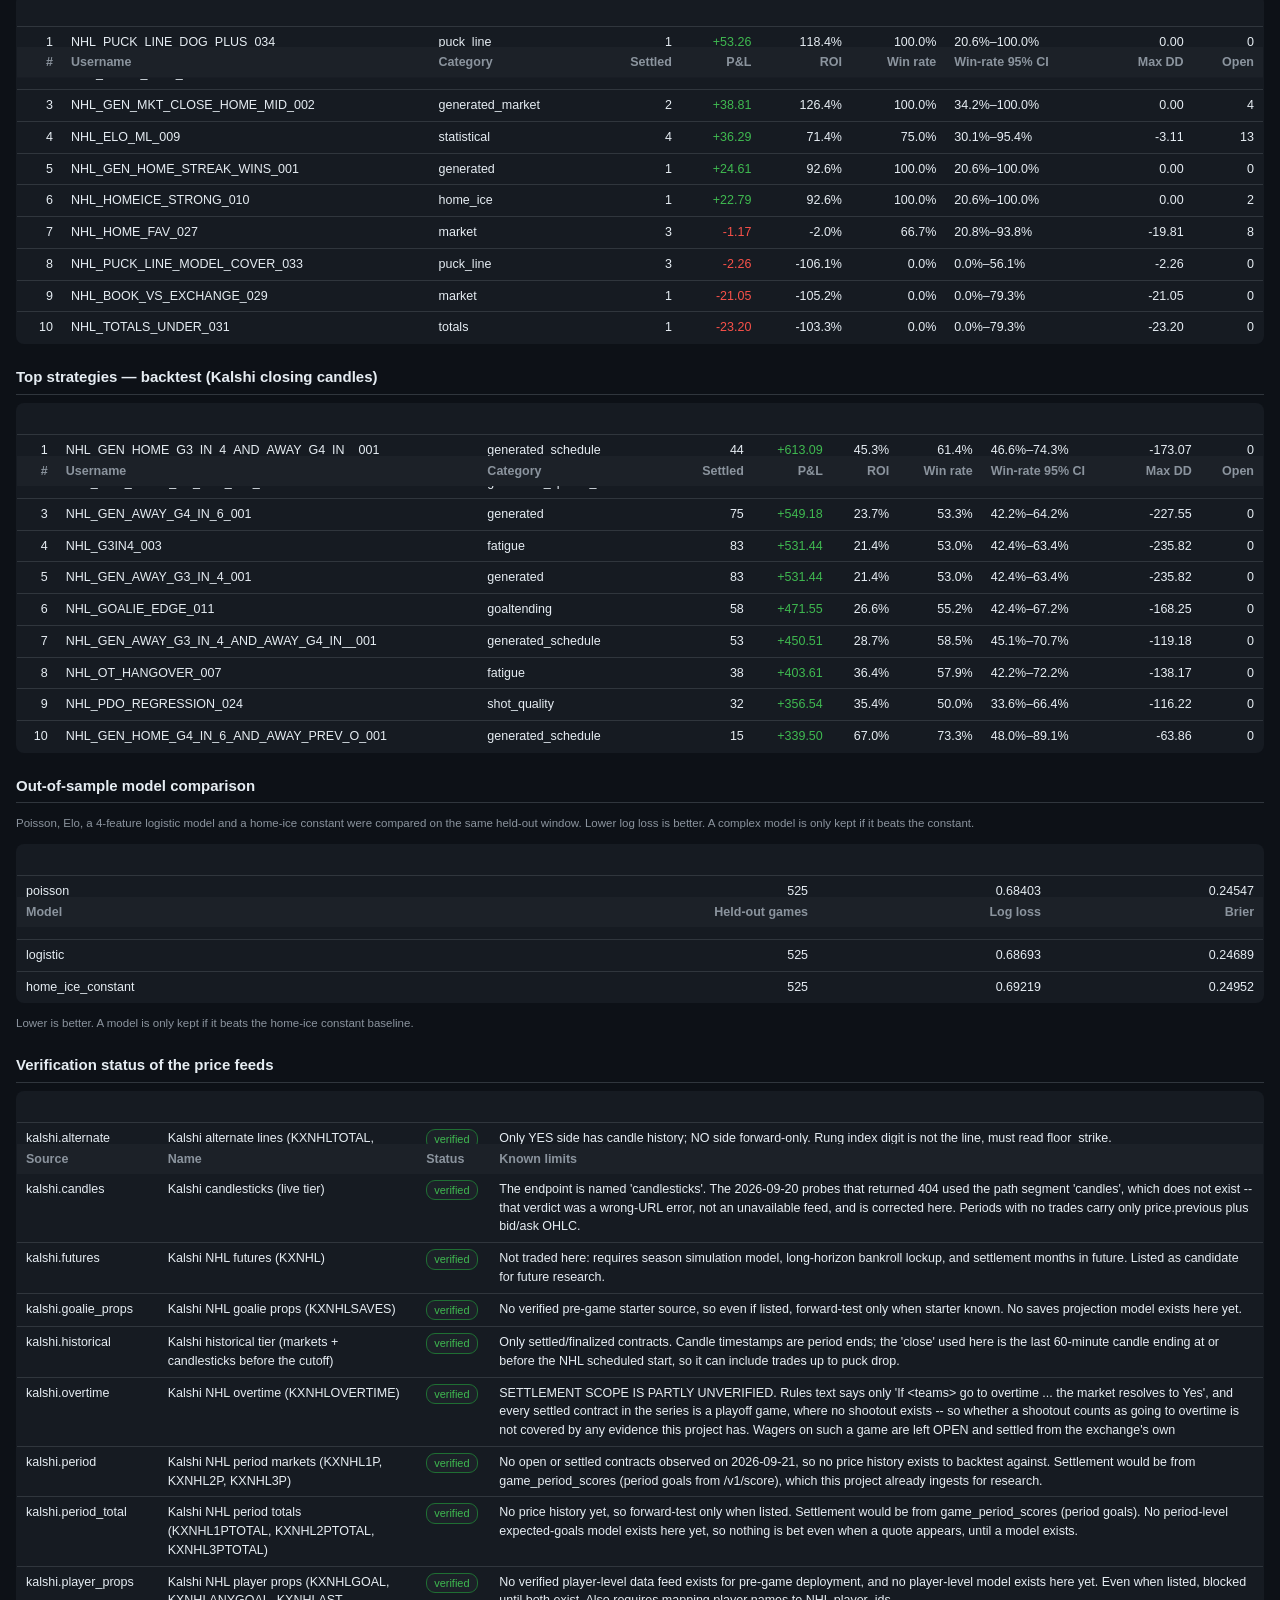
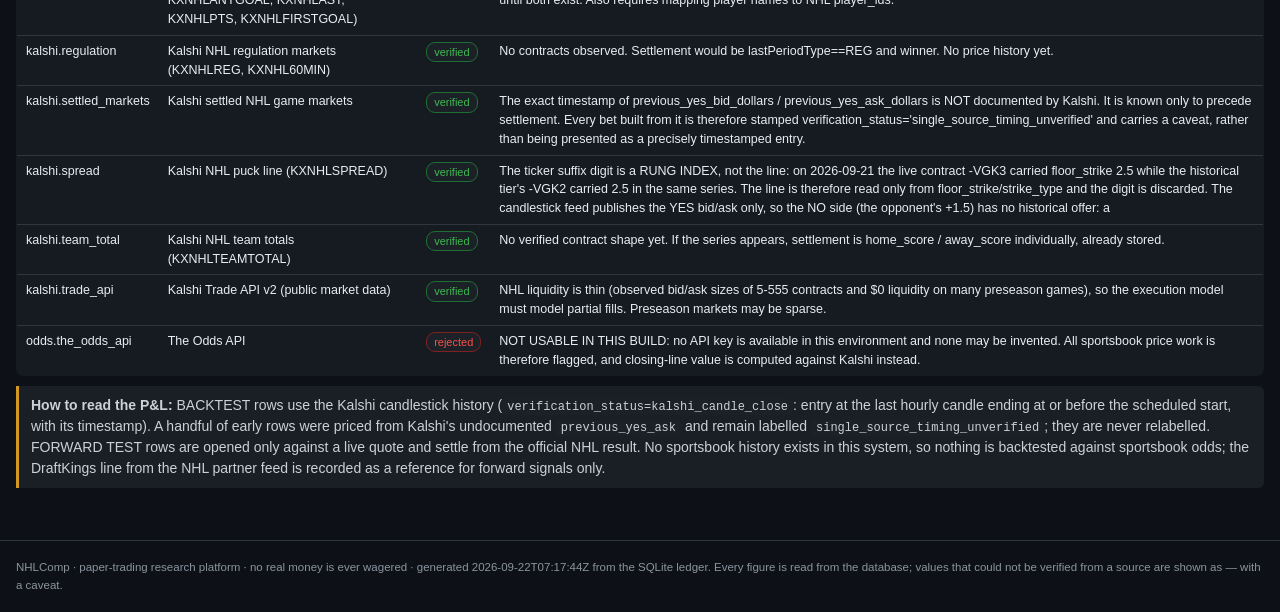
==== commit 51e9bb69: "chore: refresh ledger, logs and site (generated from live public APIs)" ====
--- a/docs/index.html
+++ b/docs/index.html
@@ -5,8 +5,8 @@
 <link rel="stylesheet" href="assets/style.css">
 <script src="assets/app.js" defer></script></head>
 <body><header><h1>NHLComp</h1><nav><a class="on" href="index.html">Dashboard</a><a class="" href="leaderboard.html">Leaderboard</a><a class="" href="strategies.html">Strategies</a><a class="" href="upcoming.html">Upcoming Bets</a><a class="" href="positions.html">Live Paper Trading</a><a class="" href="history.html">Trade History</a><a class="" href="performance.html">Performance</a><a class="" href="research.html">Research Lab</a><a class="" href="sources.html">Data Sources</a><a class="" href="verification.html">Verification</a><a class="" href="methodology.html">Methodology</a></nav></header>
-<main><h2>Competition dashboard</h2><p class="small">The headline numbers are <b>FORWARD TEST</b> only: paper bets opened against a live Kalshi quote before puck drop. Backtests are shown separately below and never added in.</p><div class="cards"><div class="card"><div class="k">Strategies</div><div class="v">78</div></div><div class="card"><div class="k">Simulated bets</div><div class="v">0</div></div><div class="card"><div class="k">Settled</div><div class="v">0</div></div><div class="card"><div class="k">Open</div><div class="v">0</div></div><div class="card"><div class="k">Total P&amp;L</div><div class="v"><span class="neg">0.00</span></div></div><div class="card"><div class="k">Staked</div><div class="v">0.00</div></div><div class="card"><div class="k">ROI</div><div class="v">—</div></div><div class="card"><div class="k">Win rate</div><div class="v">—</div></div><div class="card"><div class="k">Upcoming signals</div><div class="v">1982</div></div><div class="card"><div class="k">Verified sources</div><div class="v">22/29</div></div><div class="card"><div class="k">Open irregularities</div><div class="v"><span class="warn">22</span></div></div></div><h2>Season phase (a preseason wager is not a competition result)</h2><div class="wrap"><table id="phases"><thead><tr><th class="" onclick="sortTable('phases',0,'s')">Mode</th><th class="" onclick="sortTable('phases',1,'s')">Phase</th><th class="" onclick="sortTable('phases',2,'s')">In competition</th><th class="num" onclick="sortTable('phases',3,'n')">Bets</th><th class="num" onclick="sortTable('phases',4,'n')">Settled</th><th class="num" onclick="sortTable('phases',5,'n')">Open</th><th class="num" onclick="sortTable('phases',6,'n')">P&amp;L</th><th class="num" onclick="sortTable('phases',7,'n')">Staked</th><th class="num" onclick="sortTable('phases',8,'n')">ROI</th><th class="num" onclick="sortTable('phases',9,'n')">Win rate</th></tr></thead><tbody><tr><td class="">ALL</td><td class="">preseason</td><td class="">excluded</td><td class="num">115</td><td class="num">57</td><td class="num">58</td><td class="num"><span class="neg">-991.94</span></td><td class="num">3,353.18</td><td class="num">-29.6%</td><td class="num">36.8%</td></tr><tr><td class="">BACKTEST</td><td class="">preseason</td><td class="">excluded</td><td class="num">13</td><td class="num">13</td><td class="num">0</td><td class="num"><span class="neg">-112.34</span></td><td class="num">660.94</td><td class="num">-17.0%</td><td class="num">53.8%</td></tr><tr><td class="">FORWARD TEST</td><td class="">preseason</td><td class="">excluded</td><td class="num">102</td><td class="num">44</td><td class="num">58</td><td class="num"><span class="neg">-879.61</span></td><td class="num">2,692.24</td><td class="num">-32.7%</td><td class="num">31.8%</td></tr><tr><td class="">ALL</td><td class="">regular season</td><td class="">scored</td><td class="num">3801</td><td class="num">3801</td><td class="num">0</td><td class="num"><span class="pos">+1,437.91</span></td><td class="num">120,085.83</td><td class="num">1.2%</td><td class="num">47.1%</td></tr><tr><td class="">BACKTEST</td><td class="">regular season</td><td class="">scored</td><td class="num">3801</td><td class="num">3801</td><td class="num">0</td><td class="num"><span class="pos">+1,437.91</span></td><td class="num">120,085.83</td><td class="num">1.2%</td><td class="num">47.1%</td></tr></tbody></table></div><p class="small">Every wager records the NHL <code>gameTypeId</code> of the game it was placed on (1 preseason, 2 regular season, 3 playoffs). Rules default to trading <b>regular season and playoffs only</b>: the models here are fitted on regular-season form, and a September preseason roster is not the roster they rate. Wagers placed before that scope gate was added (2026-09-22) are kept in the ledger, labelled here, and excluded from every scored number on this page.</p><h2>Backtest vs forward test (never merged)</h2><div class="wrap"><table id="modes"><thead><tr><th class="" onclick="sortTable('modes',0,'s')">Mode</th><th class="num" onclick="sortTable('modes',1,'n')">Bets</th><th class="num" onclick="sortTable('modes',2,'n')">Settled</th><th class="num" onclick="sortTable('modes',3,'n')">Open</th><th class="num" onclick="sortTable('modes',4,'n')">P&amp;L</th><th class="num" onclick="sortTable('modes',5,'n')">Staked</th><th class="num" onclick="sortTable('modes',6,'n')">ROI</th><th class="num" onclick="sortTable('modes',7,'n')">Win rate</th><th class="num" onclick="sortTable('modes',8,'n')">Fees paid</th></tr></thead><tbody><tr><td class="">BACKTEST</td><td class="num">3801</td><td class="num">3801</td><td class="num">0</td><td class="num"><span class="pos">+1,437.91</span></td><td class="num">120,085.83</td><td class="num">1.2%</td><td class="num">47.1%</td><td class="num">4,572.36</td></tr><tr><td class="">FORWARD TEST</td><td class="num">0</td><td class="num">0</td><td class="num">0</td><td class="num"><span class="mut">+0.00</span></td><td class="num">0.00</td><td class="num">—</td><td class="num">—</td><td class="num">0.00</td></tr></tbody></table></div><p class="small">BACKTEST rows are priced from the recovered Kalshi candle at or before puck drop (or, for a few early rows, an undocumented pre-settlement quote — see the verification column). FORWARD TEST rows were opened against a live quote before the game and settle from the official result. Kalshi's published taker fee is deducted from both.</p><h2>By market (moneyline and totals are reported apart)</h2><div class="wrap"><table id="markets"><thead><tr><th class="" onclick="sortTable('markets',0,'s')">Mode</th><th class="" onclick="sortTable('markets',1,'s')">Market</th><th class="num" onclick="sortTable('markets',2,'n')">Bets</th><th class="num" onclick="sortTable('markets',3,'n')">Settled</th><th class="num" onclick="sortTable('markets',4,'n')">Open</th><th class="num" onclick="sortTable('markets',5,'n')">P&amp;L</th><th class="num" onclick="sortTable('markets',6,'n')">Staked</th><th class="num" onclick="sortTable('markets',7,'n')">ROI</th><th class="num" onclick="sortTable('markets',8,'n')">Win rate</th></tr></thead><tbody><tr><td class="">BACKTEST</td><td class="">moneyline</td><td class="num">3255</td><td class="num">3255</td><td class="num">0</td><td class="num"><span class="pos">+2,503.99</span></td><td class="num">109,108.16</td><td class="num">2.3%</td><td class="num">48.2%</td></tr><tr><td class="">BACKTEST</td><td class="">total</td><td class="num">506</td><td class="num">506</td><td class="num">0</td><td class="num"><span class="neg">-643.16</span></td><td class="num">10,318.62</td><td class="num">-6.2%</td><td class="num">43.1%</td></tr><tr><td class="">BACKTEST</td><td class="">puck_line</td><td class="num">40</td><td class="num">40</td><td class="num">0</td><td class="num"><span class="neg">-422.92</span></td><td class="num">659.05</td><td class="num">-64.2%</td><td class="num">10.0%</td></tr></tbody></table></div><p class="small">A totals wager settles on the official total (home + away, which already includes the shootout goal exactly as Kalshi's KXNHLTOTAL rules define it). An Over is the YES side of an "Over k.5" contract; an Under is the NO side of the same contract.</p><h2>Data behind the tests</h2><div class="cards"><div class="card"><div class="k">Settled Kalshi contracts</div><div class="v" style="font-size:18px">16345</div></div><div class="card"><div class="k">… with a pre-game candle</div><div class="v" style="font-size:18px">11787</div></div><div class="card"><div class="k">Games with a closing price</div><div class="v" style="font-size:18px">1559</div></div><div class="card"><div class="k">Price points stored</div><div class="v" style="font-size:18px">94414</div></div><div class="card"><div class="k">Contract window</div><div class="v" style="font-size:18px">2025-04-19 → 2026-09-22</div></div><div class="card"><div class="k">Team-game stat rows</div><div class="v" style="font-size:18px">5248 (2624 games)</div></div><div class="card"><div class="k">Goalie-game rows</div><div class="v" style="font-size:18px">5532 (2624 games)</div></div><div class="card"><div class="k">Sportsbook odds snapshots</div><div class="v" style="font-size:18px">208 (15 games)</div></div><div class="card"><div class="k">EDGE team snapshots</div><div class="v" style="font-size:18px">448 (3 days)</div></div></div><h3>Market baseline (buy every contract at the close, net of fees)</h3><div class="wrap"><table id="mb"><thead><tr><th class="" onclick="sortTable('mb',0,'s')">Side</th><th class="num" onclick="sortTable('mb',1,'n')">Games</th><th class="num" onclick="sortTable('mb',2,'n')">ROI</th><th class="num" onclick="sortTable('mb',3,'n')">Avg price</th><th class="num" onclick="sortTable('mb',4,'n')">Hit rate</th></tr></thead><tbody><tr><td class="">home</td><td class="num">1312</td><td class="num">-6.1%</td><td class="num">0.541</td><td class="num">52.2%</td></tr><tr><td class="">away</td><td class="num">1312</td><td class="num">-1.8%</td><td class="num">0.472</td><td class="num">47.8%</td></tr></tbody></table></div><p class="small">A priced strategy has to beat this number, not zero: it is what the spread and the taker fee cost a blind buyer.</p><div class="note">This is a <b>paper-trading research competition</b>. No real money is wagered and no order-placement code exists in this repository. Prices come from the Kalshi public market-data API and results from the NHL API.</div><h2>Top strategies — forward test (live paper trading)</h2><div class="wrap"><table id="lb_forw"><thead><tr><th class="num" onclick="sortTable('lb_forw',0,'n')">#</th><th class="" onclick="sortTable('lb_forw',1,'s')">Username</th><th class="" onclick="sortTable('lb_forw',2,'s')">Category</th><th class="num" onclick="sortTable('lb_forw',3,'n')">Settled</th><th class="num" onclick="sortTable('lb_forw',4,'n')">P&amp;L</th><th class="num" onclick="sortTable('lb_forw',5,'n')">ROI</th><th class="num" onclick="sortTable('lb_forw',6,'n')">Win rate</th><th class="" onclick="sortTable('lb_forw',7,'s')">Win-rate 95% CI</th><th class="num" onclick="sortTable('lb_forw',8,'n')">Max DD</th><th class="num" onclick="sortTable('lb_forw',9,'n')">Open</th></tr></thead><tbody><tr><td class="num">1</td><td class="">NHL_PUCK_LINE_DOG_PLUS_034</td><td class="">puck_line</td><td class="num">1</td><td class="num"><span class="pos">+53.26</span></td><td class="num">118.4%</td><td class="num">100.0%</td><td class="">20.6%–100.0%</td><td class="num">0.00</td><td class="num">0</td></tr><tr><td class="num">2</td><td class="">NHL_HOME_DOG_028</td><td class="">market</td><td class="num">2</td><td class="num"><span class="pos">+39.33</span></td><td class="num">126.4%</td><td class="num">100.0%</td><td class="">34.2%–100.0%</td><td class="num">0.00</td><td class="num">2</td></tr><tr><td class="num">3</td><td class="">NHL_GEN_MKT_CLOSE_HOME_MID_002</td><td class="">generated_market</td><td class="num">2</td><td class="num"><span class="pos">+38.81</span></td><td class="num">126.4%</td><td class="num">100.0%</td><td class="">34.2%–100.0%</td><td class="num">0.00</td><td class="num">3</td></tr><tr><td class="num">4</td><td class="">NHL_ELO_ML_009</td><td class="">statistical</td><td class="num">4</td><td class="num"><span class="pos">+36.29</span></td><td class="num">71.4%</td><td class="num">75.0%</td><td class="">30.1%–95.4%</td><td class="num">-3.11</td><td class="num">11</td></tr><tr><td class="num">5</td><td class="">NHL_GEN_HOME_STREAK_WINS_001</td><td class="">generated</td><td class="num">1</td><td class="num"><span class="pos">+24.61</span></td><td class="num">92.6%</td><td class="num">100.0%</td><td class="">20.6%–100.0%</td><td class="num">0.00</td><td class="num">0</td></tr><tr><td class="num">6</td><td class="">NHL_HOMEICE_STRONG_010</td><td class="">home_ice</td><td class="num">1</td><td class="num"><span class="pos">+22.79</span></td><td class="num">92.6%</td><td class="num">100.0%</td><td class="">20.6%–100.0%</td><td class="num">0.00</td><td class="num">2</td></tr><tr><td class="num">7</td><td class="">NHL_HOME_FAV_027</td><td class="">market</td><td class="num">3</td><td class="num"><span class="neg">-1.17</span></td><td class="num">-2.0%</td><td class="num">66.7%</td><td class="">20.8%–93.8%</td><td class="num">-19.81</td><td class="num">2</td></tr><tr><td class="num">8</td><td class="">NHL_PUCK_LINE_MODEL_COVER_033</td><td class="">puck_line</td><td class="num">3</td><td class="num"><span class="neg">-2.26</span></td><td class="num">-106.1%</td><td class="num">0.0%</td><td class="">0.0%–56.1%</td><td class="num">-2.26</td><td class="num">0</td></tr><tr><td class="num">9</td><td class="">NHL_BOOK_VS_EXCHANGE_029</td><td class="">market</td><td class="num">1</td><td class="num"><span class="neg">-21.05</span></td><td class="num">-105.2%</td><td class="num">0.0%</td><td class="">0.0%–79.3%</td><td class="num">-21.05</td><td class="num">0</td></tr><tr><td class="num">10</td><td class="">NHL_TOTALS_UNDER_031</td><td class="">totals</td><td class="num">1</td><td class="num"><span class="neg">-23.20</span></td><td class="num">-103.3%</td><td class="num">0.0%</td><td class="">0.0%–79.3%</td><td class="num">-23.20</td><td class="num">0</td></tr></tbody></table></div><h2>Top strategies — backtest (Kalshi closing candles)</h2><div class="wrap"><table id="lb_back"><thead><tr><th class="num" onclick="sortTable('lb_back',0,'n')">#</th><th class="" onclick="sortTable('lb_back',1,'s')">Username</th><th class="" onclick="sortTable('lb_back',2,'s')">Category</th><th class="num" onclick="sortTable('lb_back',3,'n')">Settled</th><th class="num" onclick="sortTable('lb_back',4,'n')">P&amp;L</th><th class="num" onclick="sortTable('lb_back',5,'n')">ROI</th><th class="num" onclick="sortTable('lb_back',6,'n')">Win rate</th><th class="" onclick="sortTable('lb_back',7,'s')">Win-rate 95% CI</th><th class="num" onclick="sortTable('lb_back',8,'n')">Max DD</th><th class="num" onclick="sortTable('lb_back',9,'n')">Open</th></tr></thead><tbody><tr><td class="num">1</td><td class="">NHL_GEN_HOME_G3_IN_4_AND_AWAY_G4_IN__001</td><td class="">generated_schedule</td><td class="num">44</td><td class="num"><span class="pos">+613.09</span></td><td class="num">45.3%</td><td class="num">61.4%</td><td class="">46.6%–74.3%</td><td class="num">-173.07</td><td class="num">0</td></tr><tr><td class="num">2</td><td class="">NHL_GEN_HOME_PK_PCT_L10_001</td><td class="">generated_special_teams</td><td class="num">130</td><td class="num"><span class="pos">+596.89</span></td><td class="num">13.8%</td><td class="num">47.7%</td><td class="">39.3%–56.2%</td><td class="num">-401.48</td><td class="num">0</td></tr><tr><td class="num">3</td><td class="">NHL_GEN_AWAY_G4_IN_6_001</td><td class="">generated</td><td class="num">75</td><td class="num"><span class="pos">+549.18</span></td><td class="num">23.7%</td><td class="num">53.3%</td><td class="">42.2%–64.2%</td><td class="num">-227.55</td><td class="num">0</td></tr><tr><td class="num">4</td><td class="">NHL_G3IN4_003</td><td class="">fatigue</td><td class="num">83</td><td class="num"><span class="pos">+531.44</span></td><td class="num">21.4%</td><td class="num">53.0%</td><td class="">42.4%–63.4%</td><td class="num">-235.82</td><td class="num">0</td></tr><tr><td class="num">5</td><td class="">NHL_GEN_AWAY_G3_IN_4_001</td><td class="">generated</td><td class="num">83</td><td class="num"><span class="pos">+531.44</span></td><td class="num">21.4%</td><td class="num">53.0%</td><td class="">42.4%–63.4%</td><td class="num">-235.82</td><td class="num">0</td></tr><tr><td class="num">6</td><td class="">NHL_GOALIE_EDGE_011</td><td class="">goaltending</td><td class="num">58</td><td class="num"><span class="pos">+471.55</span></td><td class="num">26.6%</td><td class="num">55.2%</td><td class="">42.4%–67.2%</td><td class="num">-168.25</td><td class="num">0</td></tr><tr><td class="num">7</td><td class="">NHL_GEN_AWAY_G3_IN_4_AND_AWAY_G4_IN__001</td><td class="">generated_schedule</td><td class="num">53</td><td class="num"><span class="pos">+450.51</span></td><td class="num">28.7%</td><td class="num">58.5%</td><td class="">45.1%–70.7%</td><td class="num">-119.18</td><td class="num">0</td></tr><tr><td class="num">8</td><td class="">NHL_OT_HANGOVER_007</td><td class="">fatigue</td><td class="num">38</td><td class="num"><span class="pos">+403.61</span></td><td class="num">36.4%</td><td class="num">57.9%</td><td class="">42.2%–72.2%</td><td class="num">-138.17</td><td class="num">0</td></tr><tr><td class="num">9</td><td class="">NHL_PDO_REGRESSION_024</td><td class="">shot_quality</td><td class="num">32</td><td class="num"><span class="pos">+356.54</span></td><td class="num">35.4%</td><td class="num">50.0%</td><td class="">33.6%–66.4%</td><td class="num">-116.22</td><td class="num">0</td></tr><tr><td class="num">10</td><td class="">NHL_GEN_HOME_G4_IN_6_AND_AWAY_PREV_O_001</td><td class="">generated_schedule</td><td class="num">15</td><td class="num"><span class="pos">+339.50</span></td><td class="num">67.0%</td><td class="num">73.3%</td><td class="">48.0%–89.1%</td><td class="num">-63.86</td><td class="num">0</td></tr></tbody></table></div><h2>Out-of-sample model comparison</h2><p class="small">Poisson, Elo, a 4-feature logistic model and a home-ice constant were compared on the same held-out window. Lower log loss is better. A complex model is only kept if it beats the constant.</p><div class="wrap"><table id="mc"><thead><tr><th class="" onclick="sortTable('mc',0,'s')">Model</th><th class="num" onclick="sortTable('mc',1,'n')">Held-out games</th><th class="num" onclick="sortTable('mc',2,'n')">Log loss</th><th class="num" onclick="sortTable('mc',3,'n')">Brier</th></tr></thead><tbody><tr><td class="">poisson</td><td class="num">525</td><td class="num">0.68403</td><td class="num">0.24547</td></tr><tr><td class="">elo</td><td class="num">525</td><td class="num">0.68961</td><td class="num">0.24705</td></tr><tr><td class="">logistic</td><td class="num">525</td><td class="num">0.68693</td><td class="num">0.24689</td></tr><tr><td class="">home_ice_constant</td><td class="num">525</td><td class="num">0.69219</td><td class="num">0.24952</td></tr></tbody></table></div><p class="small">Lower is better. A model is only kept if it beats the home-ice constant baseline.</p><h2>Verification status of the price feeds</h2><div class="wrap"><table id="srcs"><thead><tr><th class="" onclick="sortTable('srcs',0,'s')">Source</th><th class="" onclick="sortTable('srcs',1,'s')">Name</th><th class="" onclick="sortTable('srcs',2,'s')">Status</th><th class="" onclick="sortTable('srcs',3,'s')">Known limits</th></tr></thead><tbody><tr><td class="">kalshi.alternate</td><td class="">Kalshi alternate lines (KXNHLTOTAL, KXNHLSPREAD multi-rung)</td><td class=""><span class="pill good">verified</span></td><td class="">Only YES side has candle history; NO side forward-only. Rung index digit is not the line, must read floor_strike.</td></tr><tr><td class="">kalshi.candles</td><td class="">Kalshi candlesticks (live tier)</td><td class=""><span class="pill good">verified</span></td><td class="">The endpoint is named &#x27;candlesticks&#x27;. The 2026-09-20 probes that returned 404 used the path segment &#x27;candles&#x27;, which does not exist -- that verdict was a wrong-URL error, not an unavailable feed, and is corrected here. Periods with no trades carry only price.previous plus bid/ask OHLC.</td></tr><tr><td class="">kalshi.futures</td><td class="">Kalshi NHL futures (KXNHL)</td><td class=""><span class="pill good">verified</span></td><td class="">Not traded here: requires season simulation model, long-horizon bankroll lockup, and settlement months in future. Listed as candidate for future research.</td></tr><tr><td class="">kalshi.goalie_props</td><td class="">Kalshi NHL goalie props (KXNHLSAVES)</td><td class=""><span class="pill good">verified</span></td><td class="">No verified pre-game starter source, so even if listed, forward-test only when starter known. No saves projection model exists here yet.</td></tr><tr><td class="">kalshi.historical</td><td class="">Kalshi historical tier (markets + candlesticks before the cutoff)</td><td class=""><span class="pill good">verified</span></td><td class="">Only settled/finalized contracts. Candle timestamps are period ends; the &#x27;close&#x27; used here is the last 60-minute candle ending at or before the NHL scheduled start, so it can include trades up to puck drop.</td></tr><tr><td class="">kalshi.overtime</td><td class="">Kalshi NHL overtime (KXNHLOVERTIME)</td><td class=""><span class="pill good">verified</span></td><td class="">SETTLEMENT SCOPE IS PARTLY UNVERIFIED. Rules text says only &#x27;If &lt;teams&gt; go to overtime ... the market resolves to Yes&#x27;, and every settled contract in the series is a playoff game, where no shootout exists -- so whether a shootout counts as going to overtime is not covered by any evidence this project has. Wagers on such a game are left OPEN and settled from the exchange&#x27;s own </td></tr><tr><td class="">kalshi.period</td><td class="">Kalshi NHL period markets (KXNHL1P, KXNHL2P, KXNHL3P)</td><td class=""><span class="pill good">verified</span></td><td class="">No open or settled contracts observed on 2026-09-21, so no price history exists to backtest against. Settlement would be from game_period_scores (period goals from /v1/score), which this project already ingests for research.</td></tr><tr><td class="">kalshi.period_total</td><td class="">Kalshi NHL period totals (KXNHL1PTOTAL, KXNHL2PTOTAL, KXNHL3PTOTAL)</td><td class=""><span class="pill good">verified</span></td><td class="">No price history yet, so forward-test only when listed. Settlement would be from game_period_scores (period goals). No period-level expected-goals model exists here yet, so nothing is bet even when a quote appears, until a model exists.</td></tr><tr><td class="">kalshi.player_props</td><td class="">Kalshi NHL player props (KXNHLGOAL, KXNHLANYGOAL, KXNHLAST, KXNHLPTS, KXNHLFIRSTGOAL)</td><td class=""><span class="pill good">verified</span></td><td class="">No verified player-level data feed exists for pre-game deployment, and no player-level model exists here yet. Even when listed, blocked until both exist. Also requires mapping player names to NHL player_ids.</td></tr><tr><td class="">kalshi.regulation</td><td class="">Kalshi NHL regulation markets (KXNHLREG, KXNHL60MIN)</td><td class=""><span class="pill good">verified</span></td><td class="">No contracts observed. Settlement would be lastPeriodType==REG and winner. No price history yet.</td></tr><tr><td class="">kalshi.settled_markets</td><td class="">Kalshi settled NHL game markets</td><td class=""><span class="pill good">verified</span></td><td class="">The exact timestamp of previous_yes_bid_dollars / previous_yes_ask_dollars is NOT documented by Kalshi. It is known only to precede settlement. Every bet built from it is therefore stamped verification_status=&#x27;single_source_timing_unverified&#x27; and carries a caveat, rather than being presented as a precisely timestamped entry.</td></tr><tr><td class="">kalshi.spread</td><td class="">Kalshi NHL puck line (KXNHLSPREAD)</td><td class=""><span class="pill good">verified</span></td><td class="">The ticker suffix digit is a RUNG INDEX, not the line: on 2026-09-21 the live contract -VGK3 carried floor_strike 2.5 while the historical tier&#x27;s -VGK2 carried 2.5 in the same series. The line is therefore read only from floor_strike/strike_type and the digit is discarded. The candlestick feed publishes the YES bid/ask only, so the NO side (the opponent&#x27;s +1.5) has no historical offer: a</td></tr><tr><td class="">kalshi.team_total</td><td class="">Kalshi NHL team totals (KXNHLTEAMTOTAL)</td><td class=""><span class="pill good">verified</span></td><td class="">No verified contract shape yet. If the series appears, settlement is home_score / away_score individually, already stored.</td></tr><tr><td class="">kalshi.trade_api</td><td class="">Kalshi Trade API v2 (public market data)</td><td class=""><span class="pill good">verified</span></td><td class="">NHL liquidity is thin (observed bid/ask sizes of 5-555 contracts and $0 liquidity on many preseason games), so the execution model must model partial fills. Preseason markets may be sparse.</td></tr><tr><td class="">odds.the_odds_api</td><td class="">The Odds API</td><td class=""><span class="pill bad">rejected</span></td><td class="">NOT USABLE IN THIS BUILD: no API key is available in this environment and none may be invented. All sportsbook price work is therefore flagged, and closing-line value is computed against Kalshi instead.</td></tr></tbody></table></div><div class="note caveat"><b>How to read the P&amp;L:</b> BACKTEST rows use the Kalshi candlestick history (<code>verification_status=kalshi_candle_close</code>: entry at the last hourly candle ending at or before the scheduled start, with its timestamp). A handful of early rows were priced from Kalshi's undocumented <code>previous_yes_ask</code> and remain labelled <code>single_source_timing_unverified</code>; they are never relabelled. FORWARD TEST rows are opened only against a live quote and settle from the official NHL result. No sportsbook history exists in this system, so nothing is backtested against sportsbook odds; the DraftKings line from the NHL partner feed is recorded as a reference for forward signals only.</div></main>
+<main><h2>Competition dashboard</h2><p class="small">The headline numbers are <b>FORWARD TEST</b> only: paper bets opened against a live Kalshi quote before puck drop. Backtests are shown separately below and never added in.</p><div class="cards"><div class="card"><div class="k">Strategies</div><div class="v">83</div></div><div class="card"><div class="k">Simulated bets</div><div class="v">0</div></div><div class="card"><div class="k">Settled</div><div class="v">0</div></div><div class="card"><div class="k">Open</div><div class="v">0</div></div><div class="card"><div class="k">Total P&amp;L</div><div class="v"><span class="neg">0.00</span></div></div><div class="card"><div class="k">Staked</div><div class="v">0.00</div></div><div class="card"><div class="k">ROI</div><div class="v">—</div></div><div class="card"><div class="k">Win rate</div><div class="v">—</div></div><div class="card"><div class="k">Upcoming signals</div><div class="v">2199</div></div><div class="card"><div class="k">Verified sources</div><div class="v">24/29</div></div><div class="card"><div class="k">Open irregularities</div><div class="v"><span class="warn">20</span></div></div></div><h2>Season phase (a preseason wager is not a competition result)</h2><div class="wrap"><table id="phases"><thead><tr><th class="" onclick="sortTable('phases',0,'s')">Mode</th><th class="" onclick="sortTable('phases',1,'s')">Phase</th><th class="" onclick="sortTable('phases',2,'s')">In competition</th><th class="num" onclick="sortTable('phases',3,'n')">Bets</th><th class="num" onclick="sortTable('phases',4,'n')">Settled</th><th class="num" onclick="sortTable('phases',5,'n')">Open</th><th class="num" onclick="sortTable('phases',6,'n')">P&amp;L</th><th class="num" onclick="sortTable('phases',7,'n')">Staked</th><th class="num" onclick="sortTable('phases',8,'n')">ROI</th><th class="num" onclick="sortTable('phases',9,'n')">Win rate</th></tr></thead><tbody><tr><td class="">ALL</td><td class="">preseason</td><td class="">excluded</td><td class="num">140</td><td class="num">57</td><td class="num">83</td><td class="num"><span class="neg">-991.94</span></td><td class="num">3,592.99</td><td class="num">-27.6%</td><td class="num">36.8%</td></tr><tr><td class="">BACKTEST</td><td class="">preseason</td><td class="">excluded</td><td class="num">13</td><td class="num">13</td><td class="num">0</td><td class="num"><span class="neg">-112.34</span></td><td class="num">660.94</td><td class="num">-17.0%</td><td class="num">53.8%</td></tr><tr><td class="">FORWARD TEST</td><td class="">preseason</td><td class="">excluded</td><td class="num">127</td><td class="num">44</td><td class="num">83</td><td class="num"><span class="neg">-879.61</span></td><td class="num">2,932.05</td><td class="num">-30.0%</td><td class="num">31.8%</td></tr><tr><td class="">ALL</td><td class="">regular season</td><td class="">scored</td><td class="num">3805</td><td class="num">3805</td><td class="num">0</td><td class="num"><span class="pos">+1,363.60</span></td><td class="num">120,156.32</td><td class="num">1.1%</td><td class="num">47.0%</td></tr><tr><td class="">BACKTEST</td><td class="">regular season</td><td class="">scored</td><td class="num">3805</td><td class="num">3805</td><td class="num">0</td><td class="num"><span class="pos">+1,363.60</span></td><td class="num">120,156.32</td><td class="num">1.1%</td><td class="num">47.0%</td></tr></tbody></table></div><p class="small">Every wager records the NHL <code>gameTypeId</code> of the game it was placed on (1 preseason, 2 regular season, 3 playoffs). Rules default to trading <b>regular season and playoffs only</b>: the models here are fitted on regular-season form, and a September preseason roster is not the roster they rate. Wagers placed before that scope gate was added (2026-09-22) are kept in the ledger, labelled here, and excluded from every scored number on this page.</p><h2>Backtest vs forward test (never merged)</h2><div class="wrap"><table id="modes"><thead><tr><th class="" onclick="sortTable('modes',0,'s')">Mode</th><th class="num" onclick="sortTable('modes',1,'n')">Bets</th><th class="num" onclick="sortTable('modes',2,'n')">Settled</th><th class="num" onclick="sortTable('modes',3,'n')">Open</th><th class="num" onclick="sortTable('modes',4,'n')">P&amp;L</th><th class="num" onclick="sortTable('modes',5,'n')">Staked</th><th class="num" onclick="sortTable('modes',6,'n')">ROI</th><th class="num" onclick="sortTable('modes',7,'n')">Win rate</th><th class="num" onclick="sortTable('modes',8,'n')">Fees paid</th></tr></thead><tbody><tr><td class="">BACKTEST</td><td class="num">3805</td><td class="num">3805</td><td class="num">0</td><td class="num"><span class="pos">+1,363.60</span></td><td class="num">120,156.32</td><td class="num">1.1%</td><td class="num">47.0%</td><td class="num">4,576.18</td></tr><tr><td class="">FORWARD TEST</td><td class="num">0</td><td class="num">0</td><td class="num">0</td><td class="num"><span class="mut">+0.00</span></td><td class="num">0.00</td><td class="num">—</td><td class="num">—</td><td class="num">0.00</td></tr></tbody></table></div><p class="small">BACKTEST rows are priced from the recovered Kalshi candle at or before puck drop (or, for a few early rows, an undocumented pre-settlement quote — see the verification column). FORWARD TEST rows were opened against a live quote before the game and settle from the official result. Kalshi's published taker fee is deducted from both.</p><h2>By market (moneyline and totals are reported apart)</h2><div class="wrap"><table id="markets"><thead><tr><th class="" onclick="sortTable('markets',0,'s')">Mode</th><th class="" onclick="sortTable('markets',1,'s')">Market</th><th class="num" onclick="sortTable('markets',2,'n')">Bets</th><th class="num" onclick="sortTable('markets',3,'n')">Settled</th><th class="num" onclick="sortTable('markets',4,'n')">Open</th><th class="num" onclick="sortTable('markets',5,'n')">P&amp;L</th><th class="num" onclick="sortTable('markets',6,'n')">Staked</th><th class="num" onclick="sortTable('markets',7,'n')">ROI</th><th class="num" onclick="sortTable('markets',8,'n')">Win rate</th></tr></thead><tbody><tr><td class="">BACKTEST</td><td class="">moneyline</td><td class="num">3255</td><td class="num">3255</td><td class="num">0</td><td class="num"><span class="pos">+2,503.99</span></td><td class="num">109,108.16</td><td class="num">2.3%</td><td class="num">48.2%</td></tr><tr><td class="">BACKTEST</td><td class="">total</td><td class="num">506</td><td class="num">506</td><td class="num">0</td><td class="num"><span class="neg">-643.16</span></td><td class="num">10,318.62</td><td class="num">-6.2%</td><td class="num">43.1%</td></tr><tr><td class="">BACKTEST</td><td class="">puck_line</td><td class="num">44</td><td class="num">44</td><td class="num">0</td><td class="num"><span class="neg">-497.23</span></td><td class="num">729.54</td><td class="num">-68.2%</td><td class="num">9.1%</td></tr></tbody></table></div><p class="small">A totals wager settles on the official total (home + away, which already includes the shootout goal exactly as Kalshi's KXNHLTOTAL rules define it). An Over is the YES side of an "Over k.5" contract; an Under is the NO side of the same contract.</p><h2>Data behind the tests</h2><div class="cards"><div class="card"><div class="k">Settled Kalshi contracts</div><div class="v" style="font-size:18px">16345</div></div><div class="card"><div class="k">… with a pre-game candle</div><div class="v" style="font-size:18px">12084</div></div><div class="card"><div class="k">Games with a closing price</div><div class="v" style="font-size:18px">1559</div></div><div class="card"><div class="k">Price points stored</div><div class="v" style="font-size:18px">96790</div></div><div class="card"><div class="k">Contract window</div><div class="v" style="font-size:18px">2025-04-19 → 2026-09-22</div></div><div class="card"><div class="k">Team-game stat rows</div><div class="v" style="font-size:18px">5248 (2624 games)</div></div><div class="card"><div class="k">Goalie-game rows</div><div class="v" style="font-size:18px">5532 (2624 games)</div></div><div class="card"><div class="k">Sportsbook odds snapshots</div><div class="v" style="font-size:18px">208 (15 games)</div></div><div class="card"><div class="k">EDGE team snapshots</div><div class="v" style="font-size:18px">480 (3 days)</div></div></div><h3>Market baseline (buy every contract at the close, net of fees)</h3><div class="wrap"><table id="mb"><thead><tr><th class="" onclick="sortTable('mb',0,'s')">Side</th><th class="num" onclick="sortTable('mb',1,'n')">Games</th><th class="num" onclick="sortTable('mb',2,'n')">ROI</th><th class="num" onclick="sortTable('mb',3,'n')">Avg price</th><th class="num" onclick="sortTable('mb',4,'n')">Hit rate</th></tr></thead><tbody><tr><td class="">home</td><td class="num">1312</td><td class="num">-6.1%</td><td class="num">0.541</td><td class="num">52.2%</td></tr><tr><td class="">away</td><td class="num">1312</td><td class="num">-1.8%</td><td class="num">0.472</td><td class="num">47.8%</td></tr></tbody></table></div><p class="small">A priced strategy has to beat this number, not zero: it is what the spread and the taker fee cost a blind buyer.</p><div class="note">This is a <b>paper-trading research competition</b>. No real money is wagered and no order-placement code exists in this repository. Prices come from the Kalshi public market-data API and results from the NHL API.</div><h2>Top strategies — forward test (live paper trading)</h2><div class="wrap"><table id="lb_forw"><thead><tr><th class="num" onclick="sortTable('lb_forw',0,'n')">#</th><th class="" onclick="sortTable('lb_forw',1,'s')">Username</th><th class="" onclick="sortTable('lb_forw',2,'s')">Category</th><th class="num" onclick="sortTable('lb_forw',3,'n')">Settled</th><th class="num" onclick="sortTable('lb_forw',4,'n')">P&amp;L</th><th class="num" onclick="sortTable('lb_forw',5,'n')">ROI</th><th class="num" onclick="sortTable('lb_forw',6,'n')">Win rate</th><th class="" onclick="sortTable('lb_forw',7,'s')">Win-rate 95% CI</th><th class="num" onclick="sortTable('lb_forw',8,'n')">Max DD</th><th class="num" onclick="sortTable('lb_forw',9,'n')">Open</th></tr></thead><tbody><tr><td class="num">1</td><td class="">NHL_PUCK_LINE_DOG_PLUS_034</td><td class="">puck_line</td><td class="num">1</td><td class="num"><span class="pos">+53.26</span></td><td class="num">118.4%</td><td class="num">100.0%</td><td class="">20.6%–100.0%</td><td class="num">0.00</td><td class="num">0</td></tr><tr><td class="num">2</td><td class="">NHL_HOME_DOG_028</td><td class="">market</td><td class="num">2</td><td class="num"><span class="pos">+39.33</span></td><td class="num">126.4%</td><td class="num">100.0%</td><td class="">34.2%–100.0%</td><td class="num">0.00</td><td class="num">3</td></tr><tr><td class="num">3</td><td class="">NHL_GEN_MKT_CLOSE_HOME_MID_002</td><td class="">generated_market</td><td class="num">2</td><td class="num"><span class="pos">+38.81</span></td><td class="num">126.4%</td><td class="num">100.0%</td><td class="">34.2%–100.0%</td><td class="num">0.00</td><td class="num">4</td></tr><tr><td class="num">4</td><td class="">NHL_ELO_ML_009</td><td class="">statistical</td><td class="num">4</td><td class="num"><span class="pos">+36.29</span></td><td class="num">71.4%</td><td class="num">75.0%</td><td class="">30.1%–95.4%</td><td class="num">-3.11</td><td class="num">13</td></tr><tr><td class="num">5</td><td class="">NHL_GEN_HOME_STREAK_WINS_001</td><td class="">generated</td><td class="num">1</td><td class="num"><span class="pos">+24.61</span></td><td class="num">92.6%</td><td class="num">100.0%</td><td class="">20.6%–100.0%</td><td class="num">0.00</td><td class="num">0</td></tr><tr><td class="num">6</td><td class="">NHL_HOMEICE_STRONG_010</td><td class="">home_ice</td><td class="num">1</td><td class="num"><span class="pos">+22.79</span></td><td class="num">92.6%</td><td class="num">100.0%</td><td class="">20.6%–100.0%</td><td class="num">0.00</td><td class="num">2</td></tr><tr><td class="num">7</td><td class="">NHL_HOME_FAV_027</td><td class="">market</td><td class="num">3</td><td class="num"><span class="neg">-1.17</span></td><td class="num">-2.0%</td><td class="num">66.7%</td><td class="">20.8%–93.8%</td><td class="num">-19.81</td><td class="num">8</td></tr><tr><td class="num">8</td><td class="">NHL_PUCK_LINE_MODEL_COVER_033</td><td class="">puck_line</td><td class="num">3</td><td class="num"><span class="neg">-2.26</span></td><td class="num">-106.1%</td><td class="num">0.0%</td><td class="">0.0%–56.1%</td><td class="num">-2.26</td><td class="num">0</td></tr><tr><td class="num">9</td><td class="">NHL_BOOK_VS_EXCHANGE_029</td><td class="">market</td><td class="num">1</td><td class="num"><span class="neg">-21.05</span></td><td class="num">-105.2%</td><td class="num">0.0%</td><td class="">0.0%–79.3%</td><td class="num">-21.05</td><td class="num">0</td></tr><tr><td class="num">10</td><td class="">NHL_TOTALS_UNDER_031</td><td class="">totals</td><td class="num">1</td><td class="num"><span class="neg">-23.20</span></td><td class="num">-103.3%</td><td class="num">0.0%</td><td class="">0.0%–79.3%</td><td class="num">-23.20</td><td class="num">0</td></tr></tbody></table></div><h2>Top strategies — backtest (Kalshi closing candles)</h2><div class="wrap"><table id="lb_back"><thead><tr><th class="num" onclick="sortTable('lb_back',0,'n')">#</th><th class="" onclick="sortTable('lb_back',1,'s')">Username</th><th class="" onclick="sortTable('lb_back',2,'s')">Category</th><th class="num" onclick="sortTable('lb_back',3,'n')">Settled</th><th class="num" onclick="sortTable('lb_back',4,'n')">P&amp;L</th><th class="num" onclick="sortTable('lb_back',5,'n')">ROI</th><th class="num" onclick="sortTable('lb_back',6,'n')">Win rate</th><th class="" onclick="sortTable('lb_back',7,'s')">Win-rate 95% CI</th><th class="num" onclick="sortTable('lb_back',8,'n')">Max DD</th><th class="num" onclick="sortTable('lb_back',9,'n')">Open</th></tr></thead><tbody><tr><td class="num">1</td><td class="">NHL_GEN_HOME_G3_IN_4_AND_AWAY_G4_IN__001</td><td class="">generated_schedule</td><td class="num">44</td><td class="num"><span class="pos">+613.09</span></td><td class="num">45.3%</td><td class="num">61.4%</td><td class="">46.6%–74.3%</td><td class="num">-173.07</td><td class="num">0</td></tr><tr><td class="num">2</td><td class="">NHL_GEN_HOME_PK_PCT_L10_001</td><td class="">generated_special_teams</td><td class="num">130</td><td class="num"><span class="pos">+596.89</span></td><td class="num">13.8%</td><td class="num">47.7%</td><td class="">39.3%–56.2%</td><td class="num">-401.48</td><td class="num">0</td></tr><tr><td class="num">3</td><td class="">NHL_GEN_AWAY_G4_IN_6_001</td><td class="">generated</td><td class="num">75</td><td class="num"><span class="pos">+549.18</span></td><td class="num">23.7%</td><td class="num">53.3%</td><td class="">42.2%–64.2%</td><td class="num">-227.55</td><td class="num">0</td></tr><tr><td class="num">4</td><td class="">NHL_G3IN4_003</td><td class="">fatigue</td><td class="num">83</td><td class="num"><span class="pos">+531.44</span></td><td class="num">21.4%</td><td class="num">53.0%</td><td class="">42.4%–63.4%</td><td class="num">-235.82</td><td class="num">0</td></tr><tr><td class="num">5</td><td class="">NHL_GEN_AWAY_G3_IN_4_001</td><td class="">generated</td><td class="num">83</td><td class="num"><span class="pos">+531.44</span></td><td class="num">21.4%</td><td class="num">53.0%</td><td class="">42.4%–63.4%</td><td class="num">-235.82</td><td class="num">0</td></tr><tr><td class="num">6</td><td class="">NHL_GOALIE_EDGE_011</td><td class="">goaltending</td><td class="num">58</td><td class="num"><span class="pos">+471.55</span></td><td class="num">26.6%</td><td class="num">55.2%</td><td class="">42.4%–67.2%</td><td class="num">-168.25</td><td class="num">0</td></tr><tr><td class="num">7</td><td class="">NHL_GEN_AWAY_G3_IN_4_AND_AWAY_G4_IN__001</td><td class="">generated_schedule</td><td class="num">53</td><td class="num"><span class="pos">+450.51</span></td><td class="num">28.7%</td><td class="num">58.5%</td><td class="">45.1%–70.7%</td><td class="num">-119.18</td><td class="num">0</td></tr><tr><td class="num">8</td><td class="">NHL_OT_HANGOVER_007</td><td class="">fatigue</td><td class="num">38</td><td class="num"><span class="pos">+403.61</span></td><td class="num">36.4%</td><td class="num">57.9%</td><td class="">42.2%–72.2%</td><td class="num">-138.17</td><td class="num">0</td></tr><tr><td class="num">9</td><td class="">NHL_PDO_REGRESSION_024</td><td class="">shot_quality</td><td class="num">32</td><td class="num"><span class="pos">+356.54</span></td><td class="num">35.4%</td><td class="num">50.0%</td><td class="">33.6%–66.4%</td><td class="num">-116.22</td><td class="num">0</td></tr><tr><td class="num">10</td><td class="">NHL_GEN_HOME_G4_IN_6_AND_AWAY_PREV_O_001</td><td class="">generated_schedule</td><td class="num">15</td><td class="num"><span class="pos">+339.50</span></td><td class="num">67.0%</td><td class="num">73.3%</td><td class="">48.0%–89.1%</td><td class="num">-63.86</td><td class="num">0</td></tr></tbody></table></div><h2>Out-of-sample model comparison</h2><p class="small">Poisson, Elo, a 4-feature logistic model and a home-ice constant were compared on the same held-out window. Lower log loss is better. A complex model is only kept if it beats the constant.</p><div class="wrap"><table id="mc"><thead><tr><th class="" onclick="sortTable('mc',0,'s')">Model</th><th class="num" onclick="sortTable('mc',1,'n')">Held-out games</th><th class="num" onclick="sortTable('mc',2,'n')">Log loss</th><th class="num" onclick="sortTable('mc',3,'n')">Brier</th></tr></thead><tbody><tr><td class="">poisson</td><td class="num">525</td><td class="num">0.68403</td><td class="num">0.24547</td></tr><tr><td class="">elo</td><td class="num">525</td><td class="num">0.68961</td><td class="num">0.24705</td></tr><tr><td class="">logistic</td><td class="num">525</td><td class="num">0.68693</td><td class="num">0.24689</td></tr><tr><td class="">home_ice_constant</td><td class="num">525</td><td class="num">0.69219</td><td class="num">0.24952</td></tr></tbody></table></div><p class="small">Lower is better. A model is only kept if it beats the home-ice constant baseline.</p><h2>Verification status of the price feeds</h2><div class="wrap"><table id="srcs"><thead><tr><th class="" onclick="sortTable('srcs',0,'s')">Source</th><th class="" onclick="sortTable('srcs',1,'s')">Name</th><th class="" onclick="sortTable('srcs',2,'s')">Status</th><th class="" onclick="sortTable('srcs',3,'s')">Known limits</th></tr></thead><tbody><tr><td class="">kalshi.alternate</td><td class="">Kalshi alternate lines (KXNHLTOTAL, KXNHLSPREAD multi-rung)</td><td class=""><span class="pill good">verified</span></td><td class="">Only YES side has candle history; NO side forward-only. Rung index digit is not the line, must read floor_strike.</td></tr><tr><td class="">kalshi.candles</td><td class="">Kalshi candlesticks (live tier)</td><td class=""><span class="pill good">verified</span></td><td class="">The endpoint is named &#x27;candlesticks&#x27;. The 2026-09-20 probes that returned 404 used the path segment &#x27;candles&#x27;, which does not exist -- that verdict was a wrong-URL error, not an unavailable feed, and is corrected here. Periods with no trades carry only price.previous plus bid/ask OHLC.</td></tr><tr><td class="">kalshi.futures</td><td class="">Kalshi NHL futures (KXNHL)</td><td class=""><span class="pill good">verified</span></td><td class="">Not traded here: requires season simulation model, long-horizon bankroll lockup, and settlement months in future. Listed as candidate for future research.</td></tr><tr><td class="">kalshi.goalie_props</td><td class="">Kalshi NHL goalie props (KXNHLSAVES)</td><td class=""><span class="pill good">verified</span></td><td class="">No verified pre-game starter source, so even if listed, forward-test only when starter known. No saves projection model exists here yet.</td></tr><tr><td class="">kalshi.historical</td><td class="">Kalshi historical tier (markets + candlesticks before the cutoff)</td><td class=""><span class="pill good">verified</span></td><td class="">Only settled/finalized contracts. Candle timestamps are period ends; the &#x27;close&#x27; used here is the last 60-minute candle ending at or before the NHL scheduled start, so it can include trades up to puck drop.</td></tr><tr><td class="">kalshi.overtime</td><td class="">Kalshi NHL overtime (KXNHLOVERTIME)</td><td class=""><span class="pill good">verified</span></td><td class="">SETTLEMENT SCOPE IS PARTLY UNVERIFIED. Rules text says only &#x27;If &lt;teams&gt; go to overtime ... the market resolves to Yes&#x27;, and every settled contract in the series is a playoff game, where no shootout exists -- so whether a shootout counts as going to overtime is not covered by any evidence this project has. Wagers on such a game are left OPEN and settled from the exchange&#x27;s own </td></tr><tr><td class="">kalshi.period</td><td class="">Kalshi NHL period markets (KXNHL1P, KXNHL2P, KXNHL3P)</td><td class=""><span class="pill good">verified</span></td><td class="">No open or settled contracts observed on 2026-09-21, so no price history exists to backtest against. Settlement would be from game_period_scores (period goals from /v1/score), which this project already ingests for research.</td></tr><tr><td class="">kalshi.period_total</td><td class="">Kalshi NHL period totals (KXNHL1PTOTAL, KXNHL2PTOTAL, KXNHL3PTOTAL)</td><td class=""><span class="pill good">verified</span></td><td class="">No price history yet, so forward-test only when listed. Settlement would be from game_period_scores (period goals). No period-level expected-goals model exists here yet, so nothing is bet even when a quote appears, until a model exists.</td></tr><tr><td class="">kalshi.player_props</td><td class="">Kalshi NHL player props (KXNHLGOAL, KXNHLANYGOAL, KXNHLAST, KXNHLPTS, KXNHLFIRSTGOAL)</td><td class=""><span class="pill good">verified</span></td><td class="">No verified player-level data feed exists for pre-game deployment, and no player-level model exists here yet. Even when listed, blocked until both exist. Also requires mapping player names to NHL player_ids.</td></tr><tr><td class="">kalshi.regulation</td><td class="">Kalshi NHL regulation markets (KXNHLREG, KXNHL60MIN)</td><td class=""><span class="pill good">verified</span></td><td class="">No contracts observed. Settlement would be lastPeriodType==REG and winner. No price history yet.</td></tr><tr><td class="">kalshi.settled_markets</td><td class="">Kalshi settled NHL game markets</td><td class=""><span class="pill good">verified</span></td><td class="">The exact timestamp of previous_yes_bid_dollars / previous_yes_ask_dollars is NOT documented by Kalshi. It is known only to precede settlement. Every bet built from it is therefore stamped verification_status=&#x27;single_source_timing_unverified&#x27; and carries a caveat, rather than being presented as a precisely timestamped entry.</td></tr><tr><td class="">kalshi.spread</td><td class="">Kalshi NHL puck line (KXNHLSPREAD)</td><td class=""><span class="pill good">verified</span></td><td class="">The ticker suffix digit is a RUNG INDEX, not the line: on 2026-09-21 the live contract -VGK3 carried floor_strike 2.5 while the historical tier&#x27;s -VGK2 carried 2.5 in the same series. The line is therefore read only from floor_strike/strike_type and the digit is discarded. The candlestick feed publishes the YES bid/ask only, so the NO side (the opponent&#x27;s +1.5) has no historical offer: a</td></tr><tr><td class="">kalshi.team_total</td><td class="">Kalshi NHL team totals (KXNHLTEAMTOTAL)</td><td class=""><span class="pill good">verified</span></td><td class="">No verified contract shape yet. If the series appears, settlement is home_score / away_score individually, already stored.</td></tr><tr><td class="">kalshi.trade_api</td><td class="">Kalshi Trade API v2 (public market data)</td><td class=""><span class="pill good">verified</span></td><td class="">NHL liquidity is thin (observed bid/ask sizes of 5-555 contracts and $0 liquidity on many preseason games), so the execution model must model partial fills. Preseason markets may be sparse.</td></tr><tr><td class="">odds.the_odds_api</td><td class="">The Odds API</td><td class=""><span class="pill bad">rejected</span></td><td class="">NOT USABLE IN THIS BUILD: no API key is available in this environment and none may be invented. All sportsbook price work is therefore flagged, and closing-line value is computed against Kalshi instead.</td></tr></tbody></table></div><div class="note caveat"><b>How to read the P&amp;L:</b> BACKTEST rows use the Kalshi candlestick history (<code>verification_status=kalshi_candle_close</code>: entry at the last hourly candle ending at or before the scheduled start, with its timestamp). A handful of early rows were priced from Kalshi's undocumented <code>previous_yes_ask</code> and remain labelled <code>single_source_timing_unverified</code>; they are never relabelled. FORWARD TEST rows are opened only against a live quote and settle from the official NHL result. No sportsbook history exists in this system, so nothing is backtested against sportsbook odds; the DraftKings line from the NHL partner feed is recorded as a reference for forward signals only.</div></main>
 <footer>NHLComp · paper-trading research platform · no real money is ever wagered ·
-generated 2026-09-22T07:09:10Z from the SQLite ledger. Every figure is read from the database;
+generated 2026-09-22T07:17:44Z from the SQLite ledger. Every figure is read from the database;
 values that could not be verified from a source are shown as — with a caveat.</footer>
 </body></html>
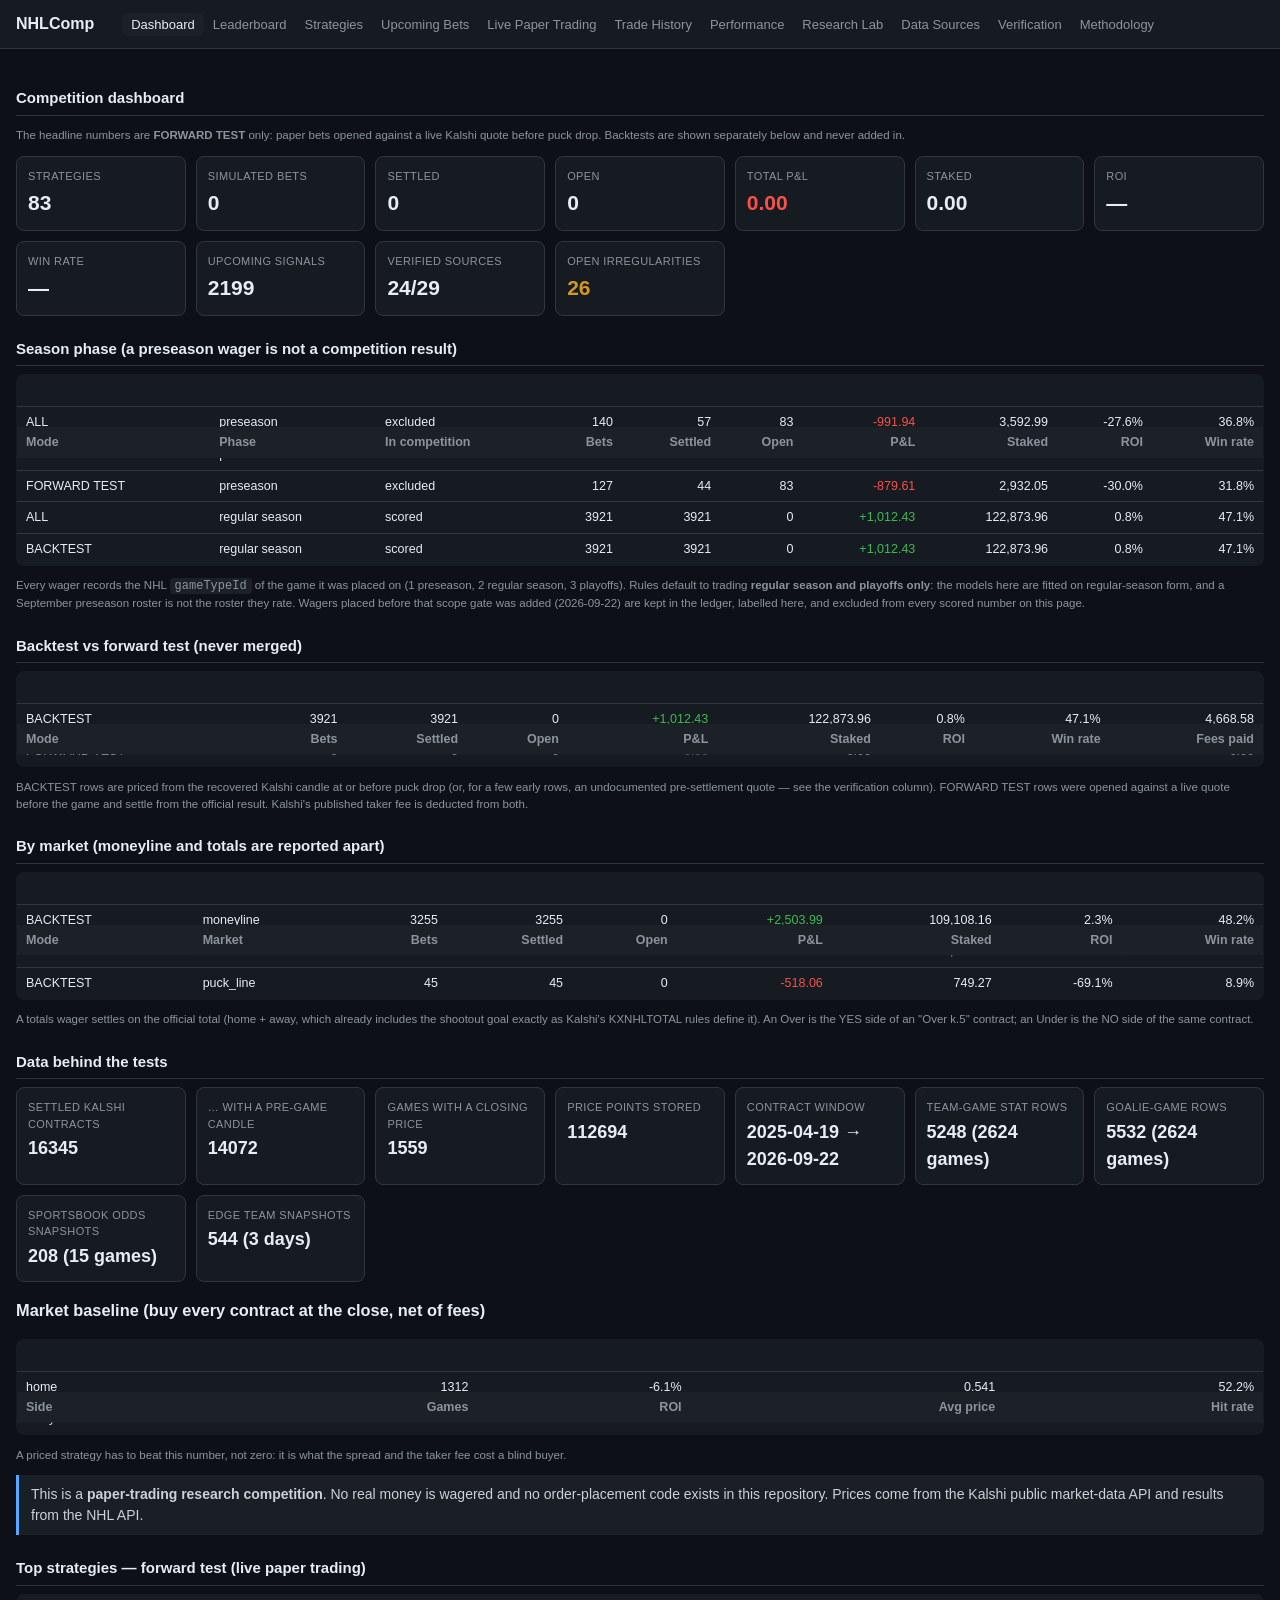
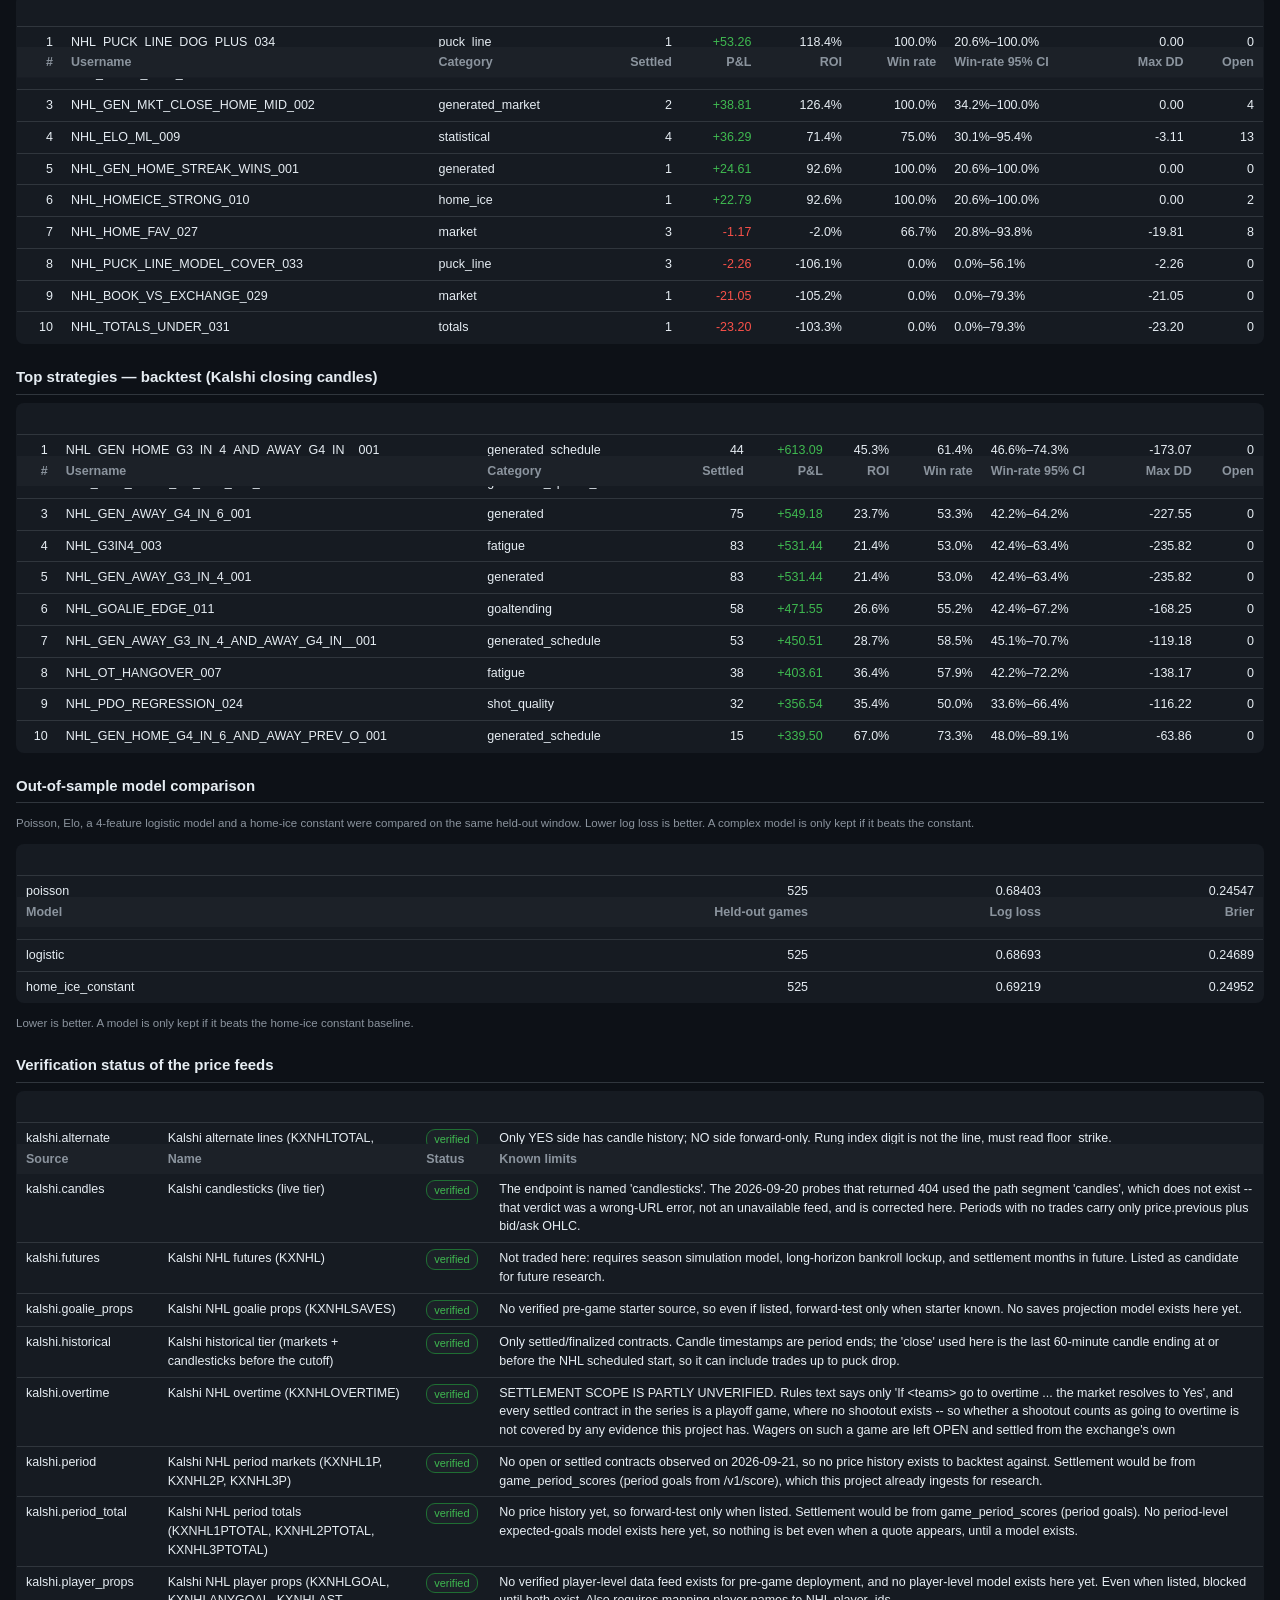
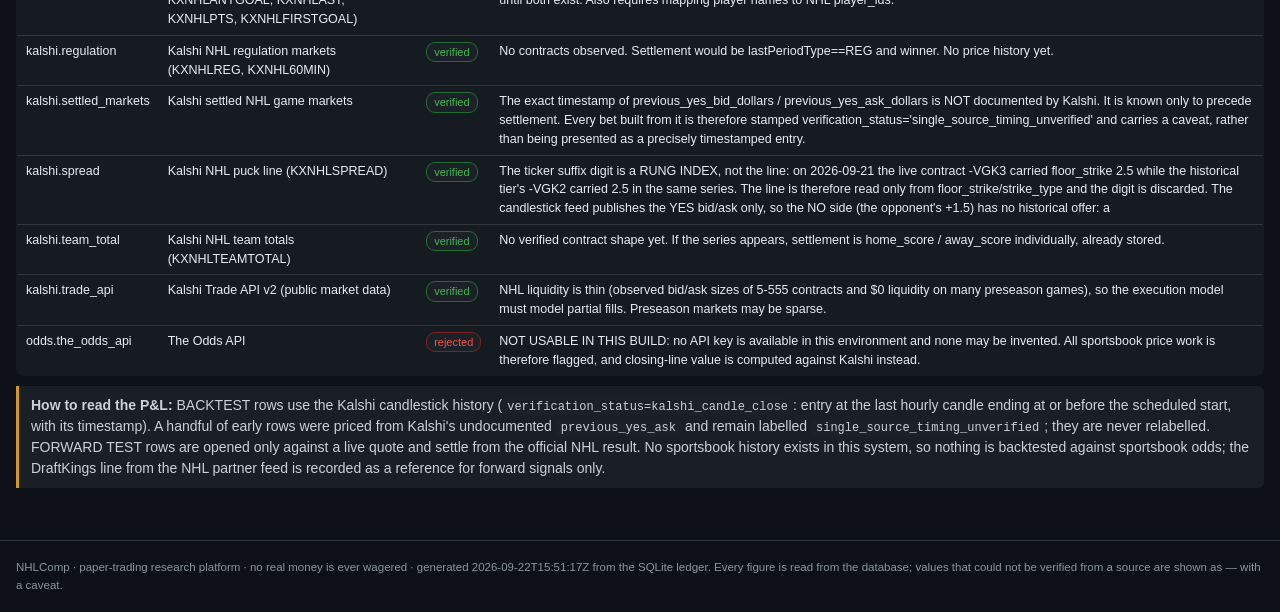
==== commit e8832647: "chore: refresh ledger, logs and site (generated from live public APIs)" ====
--- a/docs/index.html
+++ b/docs/index.html
@@ -5,8 +5,8 @@
 <link rel="stylesheet" href="assets/style.css">
 <script src="assets/app.js" defer></script></head>
 <body><header><h1>NHLComp</h1><nav><a class="on" href="index.html">Dashboard</a><a class="" href="leaderboard.html">Leaderboard</a><a class="" href="strategies.html">Strategies</a><a class="" href="upcoming.html">Upcoming Bets</a><a class="" href="positions.html">Live Paper Trading</a><a class="" href="history.html">Trade History</a><a class="" href="performance.html">Performance</a><a class="" href="research.html">Research Lab</a><a class="" href="sources.html">Data Sources</a><a class="" href="verification.html">Verification</a><a class="" href="methodology.html">Methodology</a></nav></header>
-<main><h2>Competition dashboard</h2><p class="small">The headline numbers are <b>FORWARD TEST</b> only: paper bets opened against a live Kalshi quote before puck drop. Backtests are shown separately below and never added in.</p><div class="cards"><div class="card"><div class="k">Strategies</div><div class="v">83</div></div><div class="card"><div class="k">Simulated bets</div><div class="v">0</div></div><div class="card"><div class="k">Settled</div><div class="v">0</div></div><div class="card"><div class="k">Open</div><div class="v">0</div></div><div class="card"><div class="k">Total P&amp;L</div><div class="v"><span class="neg">0.00</span></div></div><div class="card"><div class="k">Staked</div><div class="v">0.00</div></div><div class="card"><div class="k">ROI</div><div class="v">—</div></div><div class="card"><div class="k">Win rate</div><div class="v">—</div></div><div class="card"><div class="k">Upcoming signals</div><div class="v">2199</div></div><div class="card"><div class="k">Verified sources</div><div class="v">24/29</div></div><div class="card"><div class="k">Open irregularities</div><div class="v"><span class="warn">20</span></div></div></div><h2>Season phase (a preseason wager is not a competition result)</h2><div class="wrap"><table id="phases"><thead><tr><th class="" onclick="sortTable('phases',0,'s')">Mode</th><th class="" onclick="sortTable('phases',1,'s')">Phase</th><th class="" onclick="sortTable('phases',2,'s')">In competition</th><th class="num" onclick="sortTable('phases',3,'n')">Bets</th><th class="num" onclick="sortTable('phases',4,'n')">Settled</th><th class="num" onclick="sortTable('phases',5,'n')">Open</th><th class="num" onclick="sortTable('phases',6,'n')">P&amp;L</th><th class="num" onclick="sortTable('phases',7,'n')">Staked</th><th class="num" onclick="sortTable('phases',8,'n')">ROI</th><th class="num" onclick="sortTable('phases',9,'n')">Win rate</th></tr></thead><tbody><tr><td class="">ALL</td><td class="">preseason</td><td class="">excluded</td><td class="num">140</td><td class="num">57</td><td class="num">83</td><td class="num"><span class="neg">-991.94</span></td><td class="num">3,592.99</td><td class="num">-27.6%</td><td class="num">36.8%</td></tr><tr><td class="">BACKTEST</td><td class="">preseason</td><td class="">excluded</td><td class="num">13</td><td class="num">13</td><td class="num">0</td><td class="num"><span class="neg">-112.34</span></td><td class="num">660.94</td><td class="num">-17.0%</td><td class="num">53.8%</td></tr><tr><td class="">FORWARD TEST</td><td class="">preseason</td><td class="">excluded</td><td class="num">127</td><td class="num">44</td><td class="num">83</td><td class="num"><span class="neg">-879.61</span></td><td class="num">2,932.05</td><td class="num">-30.0%</td><td class="num">31.8%</td></tr><tr><td class="">ALL</td><td class="">regular season</td><td class="">scored</td><td class="num">3805</td><td class="num">3805</td><td class="num">0</td><td class="num"><span class="pos">+1,363.60</span></td><td class="num">120,156.32</td><td class="num">1.1%</td><td class="num">47.0%</td></tr><tr><td class="">BACKTEST</td><td class="">regular season</td><td class="">scored</td><td class="num">3805</td><td class="num">3805</td><td class="num">0</td><td class="num"><span class="pos">+1,363.60</span></td><td class="num">120,156.32</td><td class="num">1.1%</td><td class="num">47.0%</td></tr></tbody></table></div><p class="small">Every wager records the NHL <code>gameTypeId</code> of the game it was placed on (1 preseason, 2 regular season, 3 playoffs). Rules default to trading <b>regular season and playoffs only</b>: the models here are fitted on regular-season form, and a September preseason roster is not the roster they rate. Wagers placed before that scope gate was added (2026-09-22) are kept in the ledger, labelled here, and excluded from every scored number on this page.</p><h2>Backtest vs forward test (never merged)</h2><div class="wrap"><table id="modes"><thead><tr><th class="" onclick="sortTable('modes',0,'s')">Mode</th><th class="num" onclick="sortTable('modes',1,'n')">Bets</th><th class="num" onclick="sortTable('modes',2,'n')">Settled</th><th class="num" onclick="sortTable('modes',3,'n')">Open</th><th class="num" onclick="sortTable('modes',4,'n')">P&amp;L</th><th class="num" onclick="sortTable('modes',5,'n')">Staked</th><th class="num" onclick="sortTable('modes',6,'n')">ROI</th><th class="num" onclick="sortTable('modes',7,'n')">Win rate</th><th class="num" onclick="sortTable('modes',8,'n')">Fees paid</th></tr></thead><tbody><tr><td class="">BACKTEST</td><td class="num">3805</td><td class="num">3805</td><td class="num">0</td><td class="num"><span class="pos">+1,363.60</span></td><td class="num">120,156.32</td><td class="num">1.1%</td><td class="num">47.0%</td><td class="num">4,576.18</td></tr><tr><td class="">FORWARD TEST</td><td class="num">0</td><td class="num">0</td><td class="num">0</td><td class="num"><span class="mut">+0.00</span></td><td class="num">0.00</td><td class="num">—</td><td class="num">—</td><td class="num">0.00</td></tr></tbody></table></div><p class="small">BACKTEST rows are priced from the recovered Kalshi candle at or before puck drop (or, for a few early rows, an undocumented pre-settlement quote — see the verification column). FORWARD TEST rows were opened against a live quote before the game and settle from the official result. Kalshi's published taker fee is deducted from both.</p><h2>By market (moneyline and totals are reported apart)</h2><div class="wrap"><table id="markets"><thead><tr><th class="" onclick="sortTable('markets',0,'s')">Mode</th><th class="" onclick="sortTable('markets',1,'s')">Market</th><th class="num" onclick="sortTable('markets',2,'n')">Bets</th><th class="num" onclick="sortTable('markets',3,'n')">Settled</th><th class="num" onclick="sortTable('markets',4,'n')">Open</th><th class="num" onclick="sortTable('markets',5,'n')">P&amp;L</th><th class="num" onclick="sortTable('markets',6,'n')">Staked</th><th class="num" onclick="sortTable('markets',7,'n')">ROI</th><th class="num" onclick="sortTable('markets',8,'n')">Win rate</th></tr></thead><tbody><tr><td class="">BACKTEST</td><td class="">moneyline</td><td class="num">3255</td><td class="num">3255</td><td class="num">0</td><td class="num"><span class="pos">+2,503.99</span></td><td class="num">109,108.16</td><td class="num">2.3%</td><td class="num">48.2%</td></tr><tr><td class="">BACKTEST</td><td class="">total</td><td class="num">506</td><td class="num">506</td><td class="num">0</td><td class="num"><span class="neg">-643.16</span></td><td class="num">10,318.62</td><td class="num">-6.2%</td><td class="num">43.1%</td></tr><tr><td class="">BACKTEST</td><td class="">puck_line</td><td class="num">44</td><td class="num">44</td><td class="num">0</td><td class="num"><span class="neg">-497.23</span></td><td class="num">729.54</td><td class="num">-68.2%</td><td class="num">9.1%</td></tr></tbody></table></div><p class="small">A totals wager settles on the official total (home + away, which already includes the shootout goal exactly as Kalshi's KXNHLTOTAL rules define it). An Over is the YES side of an "Over k.5" contract; an Under is the NO side of the same contract.</p><h2>Data behind the tests</h2><div class="cards"><div class="card"><div class="k">Settled Kalshi contracts</div><div class="v" style="font-size:18px">16345</div></div><div class="card"><div class="k">… with a pre-game candle</div><div class="v" style="font-size:18px">12084</div></div><div class="card"><div class="k">Games with a closing price</div><div class="v" style="font-size:18px">1559</div></div><div class="card"><div class="k">Price points stored</div><div class="v" style="font-size:18px">96790</div></div><div class="card"><div class="k">Contract window</div><div class="v" style="font-size:18px">2025-04-19 → 2026-09-22</div></div><div class="card"><div class="k">Team-game stat rows</div><div class="v" style="font-size:18px">5248 (2624 games)</div></div><div class="card"><div class="k">Goalie-game rows</div><div class="v" style="font-size:18px">5532 (2624 games)</div></div><div class="card"><div class="k">Sportsbook odds snapshots</div><div class="v" style="font-size:18px">208 (15 games)</div></div><div class="card"><div class="k">EDGE team snapshots</div><div class="v" style="font-size:18px">480 (3 days)</div></div></div><h3>Market baseline (buy every contract at the close, net of fees)</h3><div class="wrap"><table id="mb"><thead><tr><th class="" onclick="sortTable('mb',0,'s')">Side</th><th class="num" onclick="sortTable('mb',1,'n')">Games</th><th class="num" onclick="sortTable('mb',2,'n')">ROI</th><th class="num" onclick="sortTable('mb',3,'n')">Avg price</th><th class="num" onclick="sortTable('mb',4,'n')">Hit rate</th></tr></thead><tbody><tr><td class="">home</td><td class="num">1312</td><td class="num">-6.1%</td><td class="num">0.541</td><td class="num">52.2%</td></tr><tr><td class="">away</td><td class="num">1312</td><td class="num">-1.8%</td><td class="num">0.472</td><td class="num">47.8%</td></tr></tbody></table></div><p class="small">A priced strategy has to beat this number, not zero: it is what the spread and the taker fee cost a blind buyer.</p><div class="note">This is a <b>paper-trading research competition</b>. No real money is wagered and no order-placement code exists in this repository. Prices come from the Kalshi public market-data API and results from the NHL API.</div><h2>Top strategies — forward test (live paper trading)</h2><div class="wrap"><table id="lb_forw"><thead><tr><th class="num" onclick="sortTable('lb_forw',0,'n')">#</th><th class="" onclick="sortTable('lb_forw',1,'s')">Username</th><th class="" onclick="sortTable('lb_forw',2,'s')">Category</th><th class="num" onclick="sortTable('lb_forw',3,'n')">Settled</th><th class="num" onclick="sortTable('lb_forw',4,'n')">P&amp;L</th><th class="num" onclick="sortTable('lb_forw',5,'n')">ROI</th><th class="num" onclick="sortTable('lb_forw',6,'n')">Win rate</th><th class="" onclick="sortTable('lb_forw',7,'s')">Win-rate 95% CI</th><th class="num" onclick="sortTable('lb_forw',8,'n')">Max DD</th><th class="num" onclick="sortTable('lb_forw',9,'n')">Open</th></tr></thead><tbody><tr><td class="num">1</td><td class="">NHL_PUCK_LINE_DOG_PLUS_034</td><td class="">puck_line</td><td class="num">1</td><td class="num"><span class="pos">+53.26</span></td><td class="num">118.4%</td><td class="num">100.0%</td><td class="">20.6%–100.0%</td><td class="num">0.00</td><td class="num">0</td></tr><tr><td class="num">2</td><td class="">NHL_HOME_DOG_028</td><td class="">market</td><td class="num">2</td><td class="num"><span class="pos">+39.33</span></td><td class="num">126.4%</td><td class="num">100.0%</td><td class="">34.2%–100.0%</td><td class="num">0.00</td><td class="num">3</td></tr><tr><td class="num">3</td><td class="">NHL_GEN_MKT_CLOSE_HOME_MID_002</td><td class="">generated_market</td><td class="num">2</td><td class="num"><span class="pos">+38.81</span></td><td class="num">126.4%</td><td class="num">100.0%</td><td class="">34.2%–100.0%</td><td class="num">0.00</td><td class="num">4</td></tr><tr><td class="num">4</td><td class="">NHL_ELO_ML_009</td><td class="">statistical</td><td class="num">4</td><td class="num"><span class="pos">+36.29</span></td><td class="num">71.4%</td><td class="num">75.0%</td><td class="">30.1%–95.4%</td><td class="num">-3.11</td><td class="num">13</td></tr><tr><td class="num">5</td><td class="">NHL_GEN_HOME_STREAK_WINS_001</td><td class="">generated</td><td class="num">1</td><td class="num"><span class="pos">+24.61</span></td><td class="num">92.6%</td><td class="num">100.0%</td><td class="">20.6%–100.0%</td><td class="num">0.00</td><td class="num">0</td></tr><tr><td class="num">6</td><td class="">NHL_HOMEICE_STRONG_010</td><td class="">home_ice</td><td class="num">1</td><td class="num"><span class="pos">+22.79</span></td><td class="num">92.6%</td><td class="num">100.0%</td><td class="">20.6%–100.0%</td><td class="num">0.00</td><td class="num">2</td></tr><tr><td class="num">7</td><td class="">NHL_HOME_FAV_027</td><td class="">market</td><td class="num">3</td><td class="num"><span class="neg">-1.17</span></td><td class="num">-2.0%</td><td class="num">66.7%</td><td class="">20.8%–93.8%</td><td class="num">-19.81</td><td class="num">8</td></tr><tr><td class="num">8</td><td class="">NHL_PUCK_LINE_MODEL_COVER_033</td><td class="">puck_line</td><td class="num">3</td><td class="num"><span class="neg">-2.26</span></td><td class="num">-106.1%</td><td class="num">0.0%</td><td class="">0.0%–56.1%</td><td class="num">-2.26</td><td class="num">0</td></tr><tr><td class="num">9</td><td class="">NHL_BOOK_VS_EXCHANGE_029</td><td class="">market</td><td class="num">1</td><td class="num"><span class="neg">-21.05</span></td><td class="num">-105.2%</td><td class="num">0.0%</td><td class="">0.0%–79.3%</td><td class="num">-21.05</td><td class="num">0</td></tr><tr><td class="num">10</td><td class="">NHL_TOTALS_UNDER_031</td><td class="">totals</td><td class="num">1</td><td class="num"><span class="neg">-23.20</span></td><td class="num">-103.3%</td><td class="num">0.0%</td><td class="">0.0%–79.3%</td><td class="num">-23.20</td><td class="num">0</td></tr></tbody></table></div><h2>Top strategies — backtest (Kalshi closing candles)</h2><div class="wrap"><table id="lb_back"><thead><tr><th class="num" onclick="sortTable('lb_back',0,'n')">#</th><th class="" onclick="sortTable('lb_back',1,'s')">Username</th><th class="" onclick="sortTable('lb_back',2,'s')">Category</th><th class="num" onclick="sortTable('lb_back',3,'n')">Settled</th><th class="num" onclick="sortTable('lb_back',4,'n')">P&amp;L</th><th class="num" onclick="sortTable('lb_back',5,'n')">ROI</th><th class="num" onclick="sortTable('lb_back',6,'n')">Win rate</th><th class="" onclick="sortTable('lb_back',7,'s')">Win-rate 95% CI</th><th class="num" onclick="sortTable('lb_back',8,'n')">Max DD</th><th class="num" onclick="sortTable('lb_back',9,'n')">Open</th></tr></thead><tbody><tr><td class="num">1</td><td class="">NHL_GEN_HOME_G3_IN_4_AND_AWAY_G4_IN__001</td><td class="">generated_schedule</td><td class="num">44</td><td class="num"><span class="pos">+613.09</span></td><td class="num">45.3%</td><td class="num">61.4%</td><td class="">46.6%–74.3%</td><td class="num">-173.07</td><td class="num">0</td></tr><tr><td class="num">2</td><td class="">NHL_GEN_HOME_PK_PCT_L10_001</td><td class="">generated_special_teams</td><td class="num">130</td><td class="num"><span class="pos">+596.89</span></td><td class="num">13.8%</td><td class="num">47.7%</td><td class="">39.3%–56.2%</td><td class="num">-401.48</td><td class="num">0</td></tr><tr><td class="num">3</td><td class="">NHL_GEN_AWAY_G4_IN_6_001</td><td class="">generated</td><td class="num">75</td><td class="num"><span class="pos">+549.18</span></td><td class="num">23.7%</td><td class="num">53.3%</td><td class="">42.2%–64.2%</td><td class="num">-227.55</td><td class="num">0</td></tr><tr><td class="num">4</td><td class="">NHL_G3IN4_003</td><td class="">fatigue</td><td class="num">83</td><td class="num"><span class="pos">+531.44</span></td><td class="num">21.4%</td><td class="num">53.0%</td><td class="">42.4%–63.4%</td><td class="num">-235.82</td><td class="num">0</td></tr><tr><td class="num">5</td><td class="">NHL_GEN_AWAY_G3_IN_4_001</td><td class="">generated</td><td class="num">83</td><td class="num"><span class="pos">+531.44</span></td><td class="num">21.4%</td><td class="num">53.0%</td><td class="">42.4%–63.4%</td><td class="num">-235.82</td><td class="num">0</td></tr><tr><td class="num">6</td><td class="">NHL_GOALIE_EDGE_011</td><td class="">goaltending</td><td class="num">58</td><td class="num"><span class="pos">+471.55</span></td><td class="num">26.6%</td><td class="num">55.2%</td><td class="">42.4%–67.2%</td><td class="num">-168.25</td><td class="num">0</td></tr><tr><td class="num">7</td><td class="">NHL_GEN_AWAY_G3_IN_4_AND_AWAY_G4_IN__001</td><td class="">generated_schedule</td><td class="num">53</td><td class="num"><span class="pos">+450.51</span></td><td class="num">28.7%</td><td class="num">58.5%</td><td class="">45.1%–70.7%</td><td class="num">-119.18</td><td class="num">0</td></tr><tr><td class="num">8</td><td class="">NHL_OT_HANGOVER_007</td><td class="">fatigue</td><td class="num">38</td><td class="num"><span class="pos">+403.61</span></td><td class="num">36.4%</td><td class="num">57.9%</td><td class="">42.2%–72.2%</td><td class="num">-138.17</td><td class="num">0</td></tr><tr><td class="num">9</td><td class="">NHL_PDO_REGRESSION_024</td><td class="">shot_quality</td><td class="num">32</td><td class="num"><span class="pos">+356.54</span></td><td class="num">35.4%</td><td class="num">50.0%</td><td class="">33.6%–66.4%</td><td class="num">-116.22</td><td class="num">0</td></tr><tr><td class="num">10</td><td class="">NHL_GEN_HOME_G4_IN_6_AND_AWAY_PREV_O_001</td><td class="">generated_schedule</td><td class="num">15</td><td class="num"><span class="pos">+339.50</span></td><td class="num">67.0%</td><td class="num">73.3%</td><td class="">48.0%–89.1%</td><td class="num">-63.86</td><td class="num">0</td></tr></tbody></table></div><h2>Out-of-sample model comparison</h2><p class="small">Poisson, Elo, a 4-feature logistic model and a home-ice constant were compared on the same held-out window. Lower log loss is better. A complex model is only kept if it beats the constant.</p><div class="wrap"><table id="mc"><thead><tr><th class="" onclick="sortTable('mc',0,'s')">Model</th><th class="num" onclick="sortTable('mc',1,'n')">Held-out games</th><th class="num" onclick="sortTable('mc',2,'n')">Log loss</th><th class="num" onclick="sortTable('mc',3,'n')">Brier</th></tr></thead><tbody><tr><td class="">poisson</td><td class="num">525</td><td class="num">0.68403</td><td class="num">0.24547</td></tr><tr><td class="">elo</td><td class="num">525</td><td class="num">0.68961</td><td class="num">0.24705</td></tr><tr><td class="">logistic</td><td class="num">525</td><td class="num">0.68693</td><td class="num">0.24689</td></tr><tr><td class="">home_ice_constant</td><td class="num">525</td><td class="num">0.69219</td><td class="num">0.24952</td></tr></tbody></table></div><p class="small">Lower is better. A model is only kept if it beats the home-ice constant baseline.</p><h2>Verification status of the price feeds</h2><div class="wrap"><table id="srcs"><thead><tr><th class="" onclick="sortTable('srcs',0,'s')">Source</th><th class="" onclick="sortTable('srcs',1,'s')">Name</th><th class="" onclick="sortTable('srcs',2,'s')">Status</th><th class="" onclick="sortTable('srcs',3,'s')">Known limits</th></tr></thead><tbody><tr><td class="">kalshi.alternate</td><td class="">Kalshi alternate lines (KXNHLTOTAL, KXNHLSPREAD multi-rung)</td><td class=""><span class="pill good">verified</span></td><td class="">Only YES side has candle history; NO side forward-only. Rung index digit is not the line, must read floor_strike.</td></tr><tr><td class="">kalshi.candles</td><td class="">Kalshi candlesticks (live tier)</td><td class=""><span class="pill good">verified</span></td><td class="">The endpoint is named &#x27;candlesticks&#x27;. The 2026-09-20 probes that returned 404 used the path segment &#x27;candles&#x27;, which does not exist -- that verdict was a wrong-URL error, not an unavailable feed, and is corrected here. Periods with no trades carry only price.previous plus bid/ask OHLC.</td></tr><tr><td class="">kalshi.futures</td><td class="">Kalshi NHL futures (KXNHL)</td><td class=""><span class="pill good">verified</span></td><td class="">Not traded here: requires season simulation model, long-horizon bankroll lockup, and settlement months in future. Listed as candidate for future research.</td></tr><tr><td class="">kalshi.goalie_props</td><td class="">Kalshi NHL goalie props (KXNHLSAVES)</td><td class=""><span class="pill good">verified</span></td><td class="">No verified pre-game starter source, so even if listed, forward-test only when starter known. No saves projection model exists here yet.</td></tr><tr><td class="">kalshi.historical</td><td class="">Kalshi historical tier (markets + candlesticks before the cutoff)</td><td class=""><span class="pill good">verified</span></td><td class="">Only settled/finalized contracts. Candle timestamps are period ends; the &#x27;close&#x27; used here is the last 60-minute candle ending at or before the NHL scheduled start, so it can include trades up to puck drop.</td></tr><tr><td class="">kalshi.overtime</td><td class="">Kalshi NHL overtime (KXNHLOVERTIME)</td><td class=""><span class="pill good">verified</span></td><td class="">SETTLEMENT SCOPE IS PARTLY UNVERIFIED. Rules text says only &#x27;If &lt;teams&gt; go to overtime ... the market resolves to Yes&#x27;, and every settled contract in the series is a playoff game, where no shootout exists -- so whether a shootout counts as going to overtime is not covered by any evidence this project has. Wagers on such a game are left OPEN and settled from the exchange&#x27;s own </td></tr><tr><td class="">kalshi.period</td><td class="">Kalshi NHL period markets (KXNHL1P, KXNHL2P, KXNHL3P)</td><td class=""><span class="pill good">verified</span></td><td class="">No open or settled contracts observed on 2026-09-21, so no price history exists to backtest against. Settlement would be from game_period_scores (period goals from /v1/score), which this project already ingests for research.</td></tr><tr><td class="">kalshi.period_total</td><td class="">Kalshi NHL period totals (KXNHL1PTOTAL, KXNHL2PTOTAL, KXNHL3PTOTAL)</td><td class=""><span class="pill good">verified</span></td><td class="">No price history yet, so forward-test only when listed. Settlement would be from game_period_scores (period goals). No period-level expected-goals model exists here yet, so nothing is bet even when a quote appears, until a model exists.</td></tr><tr><td class="">kalshi.player_props</td><td class="">Kalshi NHL player props (KXNHLGOAL, KXNHLANYGOAL, KXNHLAST, KXNHLPTS, KXNHLFIRSTGOAL)</td><td class=""><span class="pill good">verified</span></td><td class="">No verified player-level data feed exists for pre-game deployment, and no player-level model exists here yet. Even when listed, blocked until both exist. Also requires mapping player names to NHL player_ids.</td></tr><tr><td class="">kalshi.regulation</td><td class="">Kalshi NHL regulation markets (KXNHLREG, KXNHL60MIN)</td><td class=""><span class="pill good">verified</span></td><td class="">No contracts observed. Settlement would be lastPeriodType==REG and winner. No price history yet.</td></tr><tr><td class="">kalshi.settled_markets</td><td class="">Kalshi settled NHL game markets</td><td class=""><span class="pill good">verified</span></td><td class="">The exact timestamp of previous_yes_bid_dollars / previous_yes_ask_dollars is NOT documented by Kalshi. It is known only to precede settlement. Every bet built from it is therefore stamped verification_status=&#x27;single_source_timing_unverified&#x27; and carries a caveat, rather than being presented as a precisely timestamped entry.</td></tr><tr><td class="">kalshi.spread</td><td class="">Kalshi NHL puck line (KXNHLSPREAD)</td><td class=""><span class="pill good">verified</span></td><td class="">The ticker suffix digit is a RUNG INDEX, not the line: on 2026-09-21 the live contract -VGK3 carried floor_strike 2.5 while the historical tier&#x27;s -VGK2 carried 2.5 in the same series. The line is therefore read only from floor_strike/strike_type and the digit is discarded. The candlestick feed publishes the YES bid/ask only, so the NO side (the opponent&#x27;s +1.5) has no historical offer: a</td></tr><tr><td class="">kalshi.team_total</td><td class="">Kalshi NHL team totals (KXNHLTEAMTOTAL)</td><td class=""><span class="pill good">verified</span></td><td class="">No verified contract shape yet. If the series appears, settlement is home_score / away_score individually, already stored.</td></tr><tr><td class="">kalshi.trade_api</td><td class="">Kalshi Trade API v2 (public market data)</td><td class=""><span class="pill good">verified</span></td><td class="">NHL liquidity is thin (observed bid/ask sizes of 5-555 contracts and $0 liquidity on many preseason games), so the execution model must model partial fills. Preseason markets may be sparse.</td></tr><tr><td class="">odds.the_odds_api</td><td class="">The Odds API</td><td class=""><span class="pill bad">rejected</span></td><td class="">NOT USABLE IN THIS BUILD: no API key is available in this environment and none may be invented. All sportsbook price work is therefore flagged, and closing-line value is computed against Kalshi instead.</td></tr></tbody></table></div><div class="note caveat"><b>How to read the P&amp;L:</b> BACKTEST rows use the Kalshi candlestick history (<code>verification_status=kalshi_candle_close</code>: entry at the last hourly candle ending at or before the scheduled start, with its timestamp). A handful of early rows were priced from Kalshi's undocumented <code>previous_yes_ask</code> and remain labelled <code>single_source_timing_unverified</code>; they are never relabelled. FORWARD TEST rows are opened only against a live quote and settle from the official NHL result. No sportsbook history exists in this system, so nothing is backtested against sportsbook odds; the DraftKings line from the NHL partner feed is recorded as a reference for forward signals only.</div></main>
+<main><h2>Competition dashboard</h2><p class="small">The headline numbers are <b>FORWARD TEST</b> only: paper bets opened against a live Kalshi quote before puck drop. Backtests are shown separately below and never added in.</p><div class="cards"><div class="card"><div class="k">Strategies</div><div class="v">83</div></div><div class="card"><div class="k">Simulated bets</div><div class="v">0</div></div><div class="card"><div class="k">Settled</div><div class="v">0</div></div><div class="card"><div class="k">Open</div><div class="v">0</div></div><div class="card"><div class="k">Total P&amp;L</div><div class="v"><span class="neg">0.00</span></div></div><div class="card"><div class="k">Staked</div><div class="v">0.00</div></div><div class="card"><div class="k">ROI</div><div class="v">—</div></div><div class="card"><div class="k">Win rate</div><div class="v">—</div></div><div class="card"><div class="k">Upcoming signals</div><div class="v">2199</div></div><div class="card"><div class="k">Verified sources</div><div class="v">24/29</div></div><div class="card"><div class="k">Open irregularities</div><div class="v"><span class="warn">26</span></div></div></div><h2>Season phase (a preseason wager is not a competition result)</h2><div class="wrap"><table id="phases"><thead><tr><th class="" onclick="sortTable('phases',0,'s')">Mode</th><th class="" onclick="sortTable('phases',1,'s')">Phase</th><th class="" onclick="sortTable('phases',2,'s')">In competition</th><th class="num" onclick="sortTable('phases',3,'n')">Bets</th><th class="num" onclick="sortTable('phases',4,'n')">Settled</th><th class="num" onclick="sortTable('phases',5,'n')">Open</th><th class="num" onclick="sortTable('phases',6,'n')">P&amp;L</th><th class="num" onclick="sortTable('phases',7,'n')">Staked</th><th class="num" onclick="sortTable('phases',8,'n')">ROI</th><th class="num" onclick="sortTable('phases',9,'n')">Win rate</th></tr></thead><tbody><tr><td class="">ALL</td><td class="">preseason</td><td class="">excluded</td><td class="num">140</td><td class="num">57</td><td class="num">83</td><td class="num"><span class="neg">-991.94</span></td><td class="num">3,592.99</td><td class="num">-27.6%</td><td class="num">36.8%</td></tr><tr><td class="">BACKTEST</td><td class="">preseason</td><td class="">excluded</td><td class="num">13</td><td class="num">13</td><td class="num">0</td><td class="num"><span class="neg">-112.34</span></td><td class="num">660.94</td><td class="num">-17.0%</td><td class="num">53.8%</td></tr><tr><td class="">FORWARD TEST</td><td class="">preseason</td><td class="">excluded</td><td class="num">127</td><td class="num">44</td><td class="num">83</td><td class="num"><span class="neg">-879.61</span></td><td class="num">2,932.05</td><td class="num">-30.0%</td><td class="num">31.8%</td></tr><tr><td class="">ALL</td><td class="">regular season</td><td class="">scored</td><td class="num">3921</td><td class="num">3921</td><td class="num">0</td><td class="num"><span class="pos">+1,012.43</span></td><td class="num">122,873.96</td><td class="num">0.8%</td><td class="num">47.1%</td></tr><tr><td class="">BACKTEST</td><td class="">regular season</td><td class="">scored</td><td class="num">3921</td><td class="num">3921</td><td class="num">0</td><td class="num"><span class="pos">+1,012.43</span></td><td class="num">122,873.96</td><td class="num">0.8%</td><td class="num">47.1%</td></tr></tbody></table></div><p class="small">Every wager records the NHL <code>gameTypeId</code> of the game it was placed on (1 preseason, 2 regular season, 3 playoffs). Rules default to trading <b>regular season and playoffs only</b>: the models here are fitted on regular-season form, and a September preseason roster is not the roster they rate. Wagers placed before that scope gate was added (2026-09-22) are kept in the ledger, labelled here, and excluded from every scored number on this page.</p><h2>Backtest vs forward test (never merged)</h2><div class="wrap"><table id="modes"><thead><tr><th class="" onclick="sortTable('modes',0,'s')">Mode</th><th class="num" onclick="sortTable('modes',1,'n')">Bets</th><th class="num" onclick="sortTable('modes',2,'n')">Settled</th><th class="num" onclick="sortTable('modes',3,'n')">Open</th><th class="num" onclick="sortTable('modes',4,'n')">P&amp;L</th><th class="num" onclick="sortTable('modes',5,'n')">Staked</th><th class="num" onclick="sortTable('modes',6,'n')">ROI</th><th class="num" onclick="sortTable('modes',7,'n')">Win rate</th><th class="num" onclick="sortTable('modes',8,'n')">Fees paid</th></tr></thead><tbody><tr><td class="">BACKTEST</td><td class="num">3921</td><td class="num">3921</td><td class="num">0</td><td class="num"><span class="pos">+1,012.43</span></td><td class="num">122,873.96</td><td class="num">0.8%</td><td class="num">47.1%</td><td class="num">4,668.58</td></tr><tr><td class="">FORWARD TEST</td><td class="num">0</td><td class="num">0</td><td class="num">0</td><td class="num"><span class="mut">+0.00</span></td><td class="num">0.00</td><td class="num">—</td><td class="num">—</td><td class="num">0.00</td></tr></tbody></table></div><p class="small">BACKTEST rows are priced from the recovered Kalshi candle at or before puck drop (or, for a few early rows, an undocumented pre-settlement quote — see the verification column). FORWARD TEST rows were opened against a live quote before the game and settle from the official result. Kalshi's published taker fee is deducted from both.</p><h2>By market (moneyline and totals are reported apart)</h2><div class="wrap"><table id="markets"><thead><tr><th class="" onclick="sortTable('markets',0,'s')">Mode</th><th class="" onclick="sortTable('markets',1,'s')">Market</th><th class="num" onclick="sortTable('markets',2,'n')">Bets</th><th class="num" onclick="sortTable('markets',3,'n')">Settled</th><th class="num" onclick="sortTable('markets',4,'n')">Open</th><th class="num" onclick="sortTable('markets',5,'n')">P&amp;L</th><th class="num" onclick="sortTable('markets',6,'n')">Staked</th><th class="num" onclick="sortTable('markets',7,'n')">ROI</th><th class="num" onclick="sortTable('markets',8,'n')">Win rate</th></tr></thead><tbody><tr><td class="">BACKTEST</td><td class="">moneyline</td><td class="num">3255</td><td class="num">3255</td><td class="num">0</td><td class="num"><span class="pos">+2,503.99</span></td><td class="num">109,108.16</td><td class="num">2.3%</td><td class="num">48.2%</td></tr><tr><td class="">BACKTEST</td><td class="">total</td><td class="num">621</td><td class="num">621</td><td class="num">0</td><td class="num"><span class="neg">-973.51</span></td><td class="num">13,016.53</td><td class="num">-7.5%</td><td class="num">44.1%</td></tr><tr><td class="">BACKTEST</td><td class="">puck_line</td><td class="num">45</td><td class="num">45</td><td class="num">0</td><td class="num"><span class="neg">-518.06</span></td><td class="num">749.27</td><td class="num">-69.1%</td><td class="num">8.9%</td></tr></tbody></table></div><p class="small">A totals wager settles on the official total (home + away, which already includes the shootout goal exactly as Kalshi's KXNHLTOTAL rules define it). An Over is the YES side of an "Over k.5" contract; an Under is the NO side of the same contract.</p><h2>Data behind the tests</h2><div class="cards"><div class="card"><div class="k">Settled Kalshi contracts</div><div class="v" style="font-size:18px">16345</div></div><div class="card"><div class="k">… with a pre-game candle</div><div class="v" style="font-size:18px">14072</div></div><div class="card"><div class="k">Games with a closing price</div><div class="v" style="font-size:18px">1559</div></div><div class="card"><div class="k">Price points stored</div><div class="v" style="font-size:18px">112694</div></div><div class="card"><div class="k">Contract window</div><div class="v" style="font-size:18px">2025-04-19 → 2026-09-22</div></div><div class="card"><div class="k">Team-game stat rows</div><div class="v" style="font-size:18px">5248 (2624 games)</div></div><div class="card"><div class="k">Goalie-game rows</div><div class="v" style="font-size:18px">5532 (2624 games)</div></div><div class="card"><div class="k">Sportsbook odds snapshots</div><div class="v" style="font-size:18px">208 (15 games)</div></div><div class="card"><div class="k">EDGE team snapshots</div><div class="v" style="font-size:18px">544 (3 days)</div></div></div><h3>Market baseline (buy every contract at the close, net of fees)</h3><div class="wrap"><table id="mb"><thead><tr><th class="" onclick="sortTable('mb',0,'s')">Side</th><th class="num" onclick="sortTable('mb',1,'n')">Games</th><th class="num" onclick="sortTable('mb',2,'n')">ROI</th><th class="num" onclick="sortTable('mb',3,'n')">Avg price</th><th class="num" onclick="sortTable('mb',4,'n')">Hit rate</th></tr></thead><tbody><tr><td class="">home</td><td class="num">1312</td><td class="num">-6.1%</td><td class="num">0.541</td><td class="num">52.2%</td></tr><tr><td class="">away</td><td class="num">1312</td><td class="num">-1.8%</td><td class="num">0.472</td><td class="num">47.8%</td></tr></tbody></table></div><p class="small">A priced strategy has to beat this number, not zero: it is what the spread and the taker fee cost a blind buyer.</p><div class="note">This is a <b>paper-trading research competition</b>. No real money is wagered and no order-placement code exists in this repository. Prices come from the Kalshi public market-data API and results from the NHL API.</div><h2>Top strategies — forward test (live paper trading)</h2><div class="wrap"><table id="lb_forw"><thead><tr><th class="num" onclick="sortTable('lb_forw',0,'n')">#</th><th class="" onclick="sortTable('lb_forw',1,'s')">Username</th><th class="" onclick="sortTable('lb_forw',2,'s')">Category</th><th class="num" onclick="sortTable('lb_forw',3,'n')">Settled</th><th class="num" onclick="sortTable('lb_forw',4,'n')">P&amp;L</th><th class="num" onclick="sortTable('lb_forw',5,'n')">ROI</th><th class="num" onclick="sortTable('lb_forw',6,'n')">Win rate</th><th class="" onclick="sortTable('lb_forw',7,'s')">Win-rate 95% CI</th><th class="num" onclick="sortTable('lb_forw',8,'n')">Max DD</th><th class="num" onclick="sortTable('lb_forw',9,'n')">Open</th></tr></thead><tbody><tr><td class="num">1</td><td class="">NHL_PUCK_LINE_DOG_PLUS_034</td><td class="">puck_line</td><td class="num">1</td><td class="num"><span class="pos">+53.26</span></td><td class="num">118.4%</td><td class="num">100.0%</td><td class="">20.6%–100.0%</td><td class="num">0.00</td><td class="num">0</td></tr><tr><td class="num">2</td><td class="">NHL_HOME_DOG_028</td><td class="">market</td><td class="num">2</td><td class="num"><span class="pos">+39.33</span></td><td class="num">126.4%</td><td class="num">100.0%</td><td class="">34.2%–100.0%</td><td class="num">0.00</td><td class="num">3</td></tr><tr><td class="num">3</td><td class="">NHL_GEN_MKT_CLOSE_HOME_MID_002</td><td class="">generated_market</td><td class="num">2</td><td class="num"><span class="pos">+38.81</span></td><td class="num">126.4%</td><td class="num">100.0%</td><td class="">34.2%–100.0%</td><td class="num">0.00</td><td class="num">4</td></tr><tr><td class="num">4</td><td class="">NHL_ELO_ML_009</td><td class="">statistical</td><td class="num">4</td><td class="num"><span class="pos">+36.29</span></td><td class="num">71.4%</td><td class="num">75.0%</td><td class="">30.1%–95.4%</td><td class="num">-3.11</td><td class="num">13</td></tr><tr><td class="num">5</td><td class="">NHL_GEN_HOME_STREAK_WINS_001</td><td class="">generated</td><td class="num">1</td><td class="num"><span class="pos">+24.61</span></td><td class="num">92.6%</td><td class="num">100.0%</td><td class="">20.6%–100.0%</td><td class="num">0.00</td><td class="num">0</td></tr><tr><td class="num">6</td><td class="">NHL_HOMEICE_STRONG_010</td><td class="">home_ice</td><td class="num">1</td><td class="num"><span class="pos">+22.79</span></td><td class="num">92.6%</td><td class="num">100.0%</td><td class="">20.6%–100.0%</td><td class="num">0.00</td><td class="num">2</td></tr><tr><td class="num">7</td><td class="">NHL_HOME_FAV_027</td><td class="">market</td><td class="num">3</td><td class="num"><span class="neg">-1.17</span></td><td class="num">-2.0%</td><td class="num">66.7%</td><td class="">20.8%–93.8%</td><td class="num">-19.81</td><td class="num">8</td></tr><tr><td class="num">8</td><td class="">NHL_PUCK_LINE_MODEL_COVER_033</td><td class="">puck_line</td><td class="num">3</td><td class="num"><span class="neg">-2.26</span></td><td class="num">-106.1%</td><td class="num">0.0%</td><td class="">0.0%–56.1%</td><td class="num">-2.26</td><td class="num">0</td></tr><tr><td class="num">9</td><td class="">NHL_BOOK_VS_EXCHANGE_029</td><td class="">market</td><td class="num">1</td><td class="num"><span class="neg">-21.05</span></td><td class="num">-105.2%</td><td class="num">0.0%</td><td class="">0.0%–79.3%</td><td class="num">-21.05</td><td class="num">0</td></tr><tr><td class="num">10</td><td class="">NHL_TOTALS_UNDER_031</td><td class="">totals</td><td class="num">1</td><td class="num"><span class="neg">-23.20</span></td><td class="num">-103.3%</td><td class="num">0.0%</td><td class="">0.0%–79.3%</td><td class="num">-23.20</td><td class="num">0</td></tr></tbody></table></div><h2>Top strategies — backtest (Kalshi closing candles)</h2><div class="wrap"><table id="lb_back"><thead><tr><th class="num" onclick="sortTable('lb_back',0,'n')">#</th><th class="" onclick="sortTable('lb_back',1,'s')">Username</th><th class="" onclick="sortTable('lb_back',2,'s')">Category</th><th class="num" onclick="sortTable('lb_back',3,'n')">Settled</th><th class="num" onclick="sortTable('lb_back',4,'n')">P&amp;L</th><th class="num" onclick="sortTable('lb_back',5,'n')">ROI</th><th class="num" onclick="sortTable('lb_back',6,'n')">Win rate</th><th class="" onclick="sortTable('lb_back',7,'s')">Win-rate 95% CI</th><th class="num" onclick="sortTable('lb_back',8,'n')">Max DD</th><th class="num" onclick="sortTable('lb_back',9,'n')">Open</th></tr></thead><tbody><tr><td class="num">1</td><td class="">NHL_GEN_HOME_G3_IN_4_AND_AWAY_G4_IN__001</td><td class="">generated_schedule</td><td class="num">44</td><td class="num"><span class="pos">+613.09</span></td><td class="num">45.3%</td><td class="num">61.4%</td><td class="">46.6%–74.3%</td><td class="num">-173.07</td><td class="num">0</td></tr><tr><td class="num">2</td><td class="">NHL_GEN_HOME_PK_PCT_L10_001</td><td class="">generated_special_teams</td><td class="num">130</td><td class="num"><span class="pos">+596.89</span></td><td class="num">13.8%</td><td class="num">47.7%</td><td class="">39.3%–56.2%</td><td class="num">-401.48</td><td class="num">0</td></tr><tr><td class="num">3</td><td class="">NHL_GEN_AWAY_G4_IN_6_001</td><td class="">generated</td><td class="num">75</td><td class="num"><span class="pos">+549.18</span></td><td class="num">23.7%</td><td class="num">53.3%</td><td class="">42.2%–64.2%</td><td class="num">-227.55</td><td class="num">0</td></tr><tr><td class="num">4</td><td class="">NHL_G3IN4_003</td><td class="">fatigue</td><td class="num">83</td><td class="num"><span class="pos">+531.44</span></td><td class="num">21.4%</td><td class="num">53.0%</td><td class="">42.4%–63.4%</td><td class="num">-235.82</td><td class="num">0</td></tr><tr><td class="num">5</td><td class="">NHL_GEN_AWAY_G3_IN_4_001</td><td class="">generated</td><td class="num">83</td><td class="num"><span class="pos">+531.44</span></td><td class="num">21.4%</td><td class="num">53.0%</td><td class="">42.4%–63.4%</td><td class="num">-235.82</td><td class="num">0</td></tr><tr><td class="num">6</td><td class="">NHL_GOALIE_EDGE_011</td><td class="">goaltending</td><td class="num">58</td><td class="num"><span class="pos">+471.55</span></td><td class="num">26.6%</td><td class="num">55.2%</td><td class="">42.4%–67.2%</td><td class="num">-168.25</td><td class="num">0</td></tr><tr><td class="num">7</td><td class="">NHL_GEN_AWAY_G3_IN_4_AND_AWAY_G4_IN__001</td><td class="">generated_schedule</td><td class="num">53</td><td class="num"><span class="pos">+450.51</span></td><td class="num">28.7%</td><td class="num">58.5%</td><td class="">45.1%–70.7%</td><td class="num">-119.18</td><td class="num">0</td></tr><tr><td class="num">8</td><td class="">NHL_OT_HANGOVER_007</td><td class="">fatigue</td><td class="num">38</td><td class="num"><span class="pos">+403.61</span></td><td class="num">36.4%</td><td class="num">57.9%</td><td class="">42.2%–72.2%</td><td class="num">-138.17</td><td class="num">0</td></tr><tr><td class="num">9</td><td class="">NHL_PDO_REGRESSION_024</td><td class="">shot_quality</td><td class="num">32</td><td class="num"><span class="pos">+356.54</span></td><td class="num">35.4%</td><td class="num">50.0%</td><td class="">33.6%–66.4%</td><td class="num">-116.22</td><td class="num">0</td></tr><tr><td class="num">10</td><td class="">NHL_GEN_HOME_G4_IN_6_AND_AWAY_PREV_O_001</td><td class="">generated_schedule</td><td class="num">15</td><td class="num"><span class="pos">+339.50</span></td><td class="num">67.0%</td><td class="num">73.3%</td><td class="">48.0%–89.1%</td><td class="num">-63.86</td><td class="num">0</td></tr></tbody></table></div><h2>Out-of-sample model comparison</h2><p class="small">Poisson, Elo, a 4-feature logistic model and a home-ice constant were compared on the same held-out window. Lower log loss is better. A complex model is only kept if it beats the constant.</p><div class="wrap"><table id="mc"><thead><tr><th class="" onclick="sortTable('mc',0,'s')">Model</th><th class="num" onclick="sortTable('mc',1,'n')">Held-out games</th><th class="num" onclick="sortTable('mc',2,'n')">Log loss</th><th class="num" onclick="sortTable('mc',3,'n')">Brier</th></tr></thead><tbody><tr><td class="">poisson</td><td class="num">525</td><td class="num">0.68403</td><td class="num">0.24547</td></tr><tr><td class="">elo</td><td class="num">525</td><td class="num">0.68961</td><td class="num">0.24705</td></tr><tr><td class="">logistic</td><td class="num">525</td><td class="num">0.68693</td><td class="num">0.24689</td></tr><tr><td class="">home_ice_constant</td><td class="num">525</td><td class="num">0.69219</td><td class="num">0.24952</td></tr></tbody></table></div><p class="small">Lower is better. A model is only kept if it beats the home-ice constant baseline.</p><h2>Verification status of the price feeds</h2><div class="wrap"><table id="srcs"><thead><tr><th class="" onclick="sortTable('srcs',0,'s')">Source</th><th class="" onclick="sortTable('srcs',1,'s')">Name</th><th class="" onclick="sortTable('srcs',2,'s')">Status</th><th class="" onclick="sortTable('srcs',3,'s')">Known limits</th></tr></thead><tbody><tr><td class="">kalshi.alternate</td><td class="">Kalshi alternate lines (KXNHLTOTAL, KXNHLSPREAD multi-rung)</td><td class=""><span class="pill good">verified</span></td><td class="">Only YES side has candle history; NO side forward-only. Rung index digit is not the line, must read floor_strike.</td></tr><tr><td class="">kalshi.candles</td><td class="">Kalshi candlesticks (live tier)</td><td class=""><span class="pill good">verified</span></td><td class="">The endpoint is named &#x27;candlesticks&#x27;. The 2026-09-20 probes that returned 404 used the path segment &#x27;candles&#x27;, which does not exist -- that verdict was a wrong-URL error, not an unavailable feed, and is corrected here. Periods with no trades carry only price.previous plus bid/ask OHLC.</td></tr><tr><td class="">kalshi.futures</td><td class="">Kalshi NHL futures (KXNHL)</td><td class=""><span class="pill good">verified</span></td><td class="">Not traded here: requires season simulation model, long-horizon bankroll lockup, and settlement months in future. Listed as candidate for future research.</td></tr><tr><td class="">kalshi.goalie_props</td><td class="">Kalshi NHL goalie props (KXNHLSAVES)</td><td class=""><span class="pill good">verified</span></td><td class="">No verified pre-game starter source, so even if listed, forward-test only when starter known. No saves projection model exists here yet.</td></tr><tr><td class="">kalshi.historical</td><td class="">Kalshi historical tier (markets + candlesticks before the cutoff)</td><td class=""><span class="pill good">verified</span></td><td class="">Only settled/finalized contracts. Candle timestamps are period ends; the &#x27;close&#x27; used here is the last 60-minute candle ending at or before the NHL scheduled start, so it can include trades up to puck drop.</td></tr><tr><td class="">kalshi.overtime</td><td class="">Kalshi NHL overtime (KXNHLOVERTIME)</td><td class=""><span class="pill good">verified</span></td><td class="">SETTLEMENT SCOPE IS PARTLY UNVERIFIED. Rules text says only &#x27;If &lt;teams&gt; go to overtime ... the market resolves to Yes&#x27;, and every settled contract in the series is a playoff game, where no shootout exists -- so whether a shootout counts as going to overtime is not covered by any evidence this project has. Wagers on such a game are left OPEN and settled from the exchange&#x27;s own </td></tr><tr><td class="">kalshi.period</td><td class="">Kalshi NHL period markets (KXNHL1P, KXNHL2P, KXNHL3P)</td><td class=""><span class="pill good">verified</span></td><td class="">No open or settled contracts observed on 2026-09-21, so no price history exists to backtest against. Settlement would be from game_period_scores (period goals from /v1/score), which this project already ingests for research.</td></tr><tr><td class="">kalshi.period_total</td><td class="">Kalshi NHL period totals (KXNHL1PTOTAL, KXNHL2PTOTAL, KXNHL3PTOTAL)</td><td class=""><span class="pill good">verified</span></td><td class="">No price history yet, so forward-test only when listed. Settlement would be from game_period_scores (period goals). No period-level expected-goals model exists here yet, so nothing is bet even when a quote appears, until a model exists.</td></tr><tr><td class="">kalshi.player_props</td><td class="">Kalshi NHL player props (KXNHLGOAL, KXNHLANYGOAL, KXNHLAST, KXNHLPTS, KXNHLFIRSTGOAL)</td><td class=""><span class="pill good">verified</span></td><td class="">No verified player-level data feed exists for pre-game deployment, and no player-level model exists here yet. Even when listed, blocked until both exist. Also requires mapping player names to NHL player_ids.</td></tr><tr><td class="">kalshi.regulation</td><td class="">Kalshi NHL regulation markets (KXNHLREG, KXNHL60MIN)</td><td class=""><span class="pill good">verified</span></td><td class="">No contracts observed. Settlement would be lastPeriodType==REG and winner. No price history yet.</td></tr><tr><td class="">kalshi.settled_markets</td><td class="">Kalshi settled NHL game markets</td><td class=""><span class="pill good">verified</span></td><td class="">The exact timestamp of previous_yes_bid_dollars / previous_yes_ask_dollars is NOT documented by Kalshi. It is known only to precede settlement. Every bet built from it is therefore stamped verification_status=&#x27;single_source_timing_unverified&#x27; and carries a caveat, rather than being presented as a precisely timestamped entry.</td></tr><tr><td class="">kalshi.spread</td><td class="">Kalshi NHL puck line (KXNHLSPREAD)</td><td class=""><span class="pill good">verified</span></td><td class="">The ticker suffix digit is a RUNG INDEX, not the line: on 2026-09-21 the live contract -VGK3 carried floor_strike 2.5 while the historical tier&#x27;s -VGK2 carried 2.5 in the same series. The line is therefore read only from floor_strike/strike_type and the digit is discarded. The candlestick feed publishes the YES bid/ask only, so the NO side (the opponent&#x27;s +1.5) has no historical offer: a</td></tr><tr><td class="">kalshi.team_total</td><td class="">Kalshi NHL team totals (KXNHLTEAMTOTAL)</td><td class=""><span class="pill good">verified</span></td><td class="">No verified contract shape yet. If the series appears, settlement is home_score / away_score individually, already stored.</td></tr><tr><td class="">kalshi.trade_api</td><td class="">Kalshi Trade API v2 (public market data)</td><td class=""><span class="pill good">verified</span></td><td class="">NHL liquidity is thin (observed bid/ask sizes of 5-555 contracts and $0 liquidity on many preseason games), so the execution model must model partial fills. Preseason markets may be sparse.</td></tr><tr><td class="">odds.the_odds_api</td><td class="">The Odds API</td><td class=""><span class="pill bad">rejected</span></td><td class="">NOT USABLE IN THIS BUILD: no API key is available in this environment and none may be invented. All sportsbook price work is therefore flagged, and closing-line value is computed against Kalshi instead.</td></tr></tbody></table></div><div class="note caveat"><b>How to read the P&amp;L:</b> BACKTEST rows use the Kalshi candlestick history (<code>verification_status=kalshi_candle_close</code>: entry at the last hourly candle ending at or before the scheduled start, with its timestamp). A handful of early rows were priced from Kalshi's undocumented <code>previous_yes_ask</code> and remain labelled <code>single_source_timing_unverified</code>; they are never relabelled. FORWARD TEST rows are opened only against a live quote and settle from the official NHL result. No sportsbook history exists in this system, so nothing is backtested against sportsbook odds; the DraftKings line from the NHL partner feed is recorded as a reference for forward signals only.</div></main>
 <footer>NHLComp · paper-trading research platform · no real money is ever wagered ·
-generated 2026-09-22T07:17:44Z from the SQLite ledger. Every figure is read from the database;
+generated 2026-09-22T15:51:17Z from the SQLite ledger. Every figure is read from the database;
 values that could not be verified from a source are shown as — with a caveat.</footer>
 </body></html>
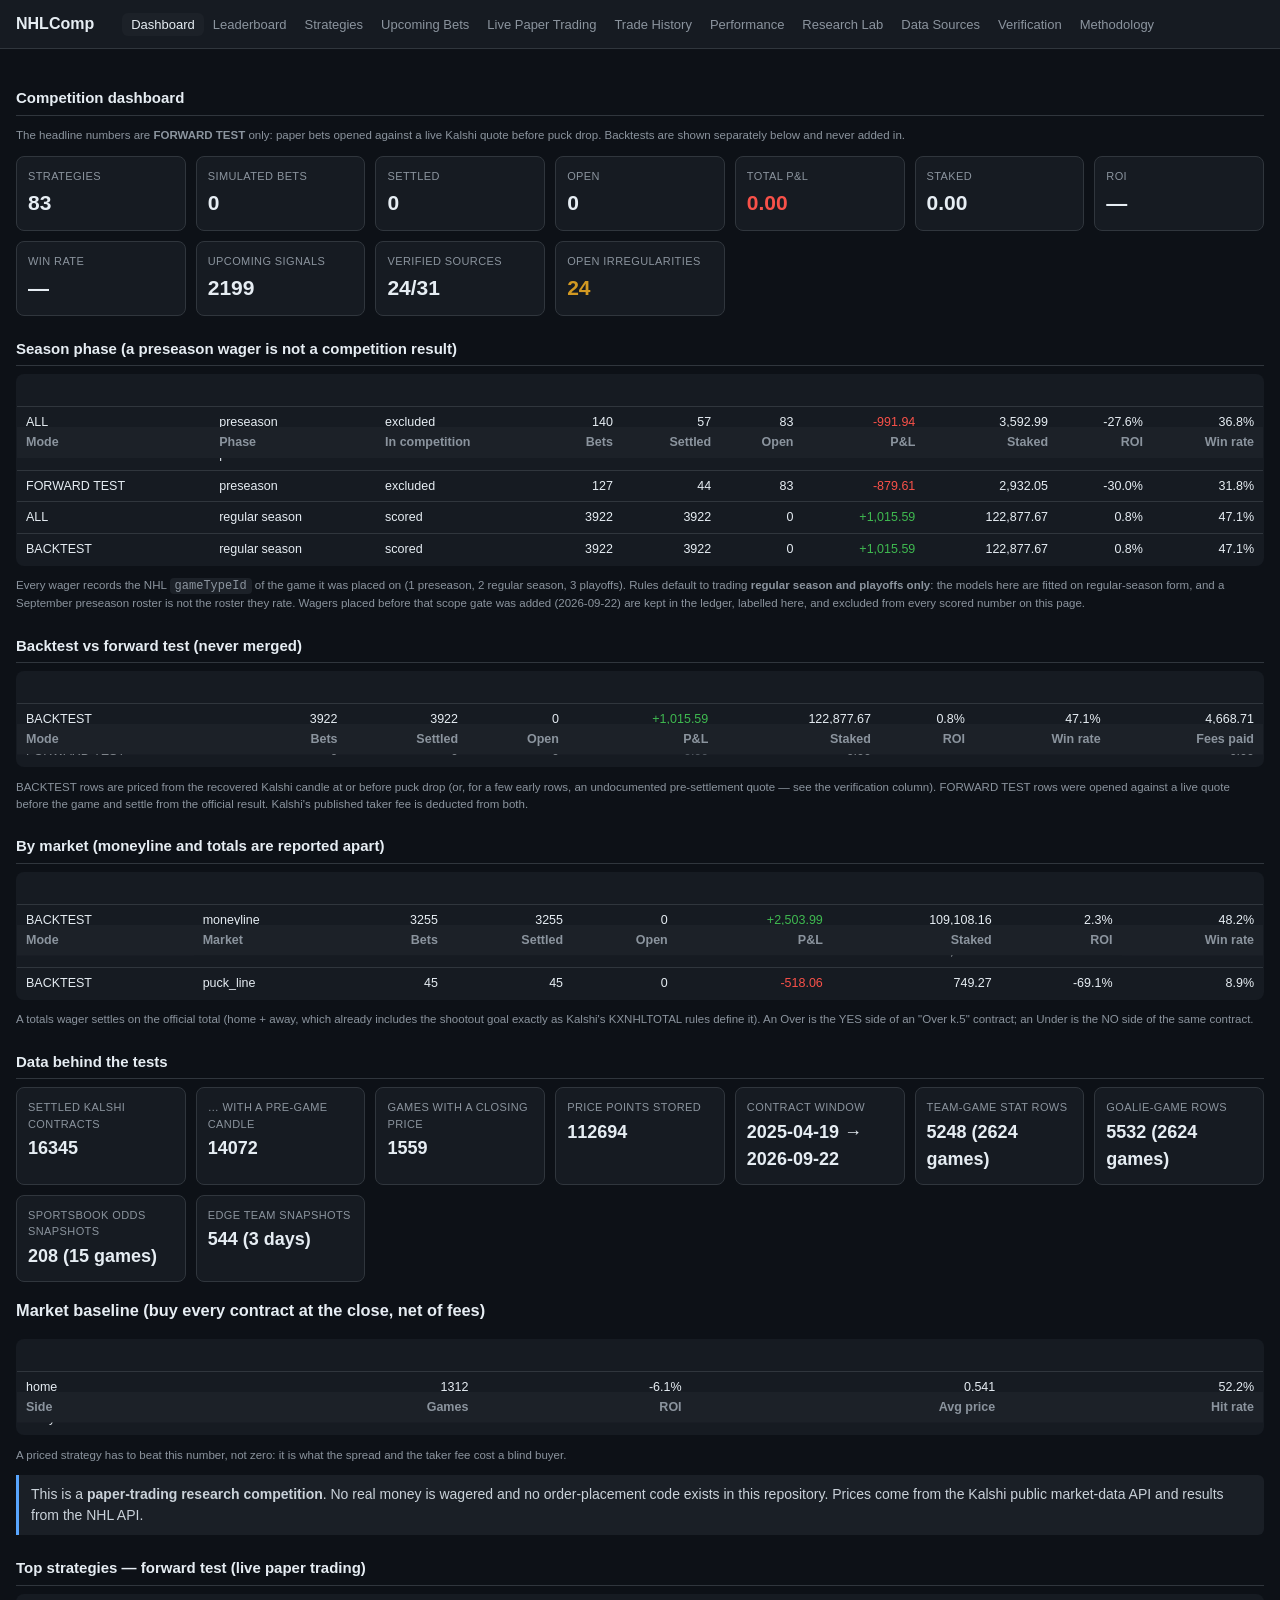
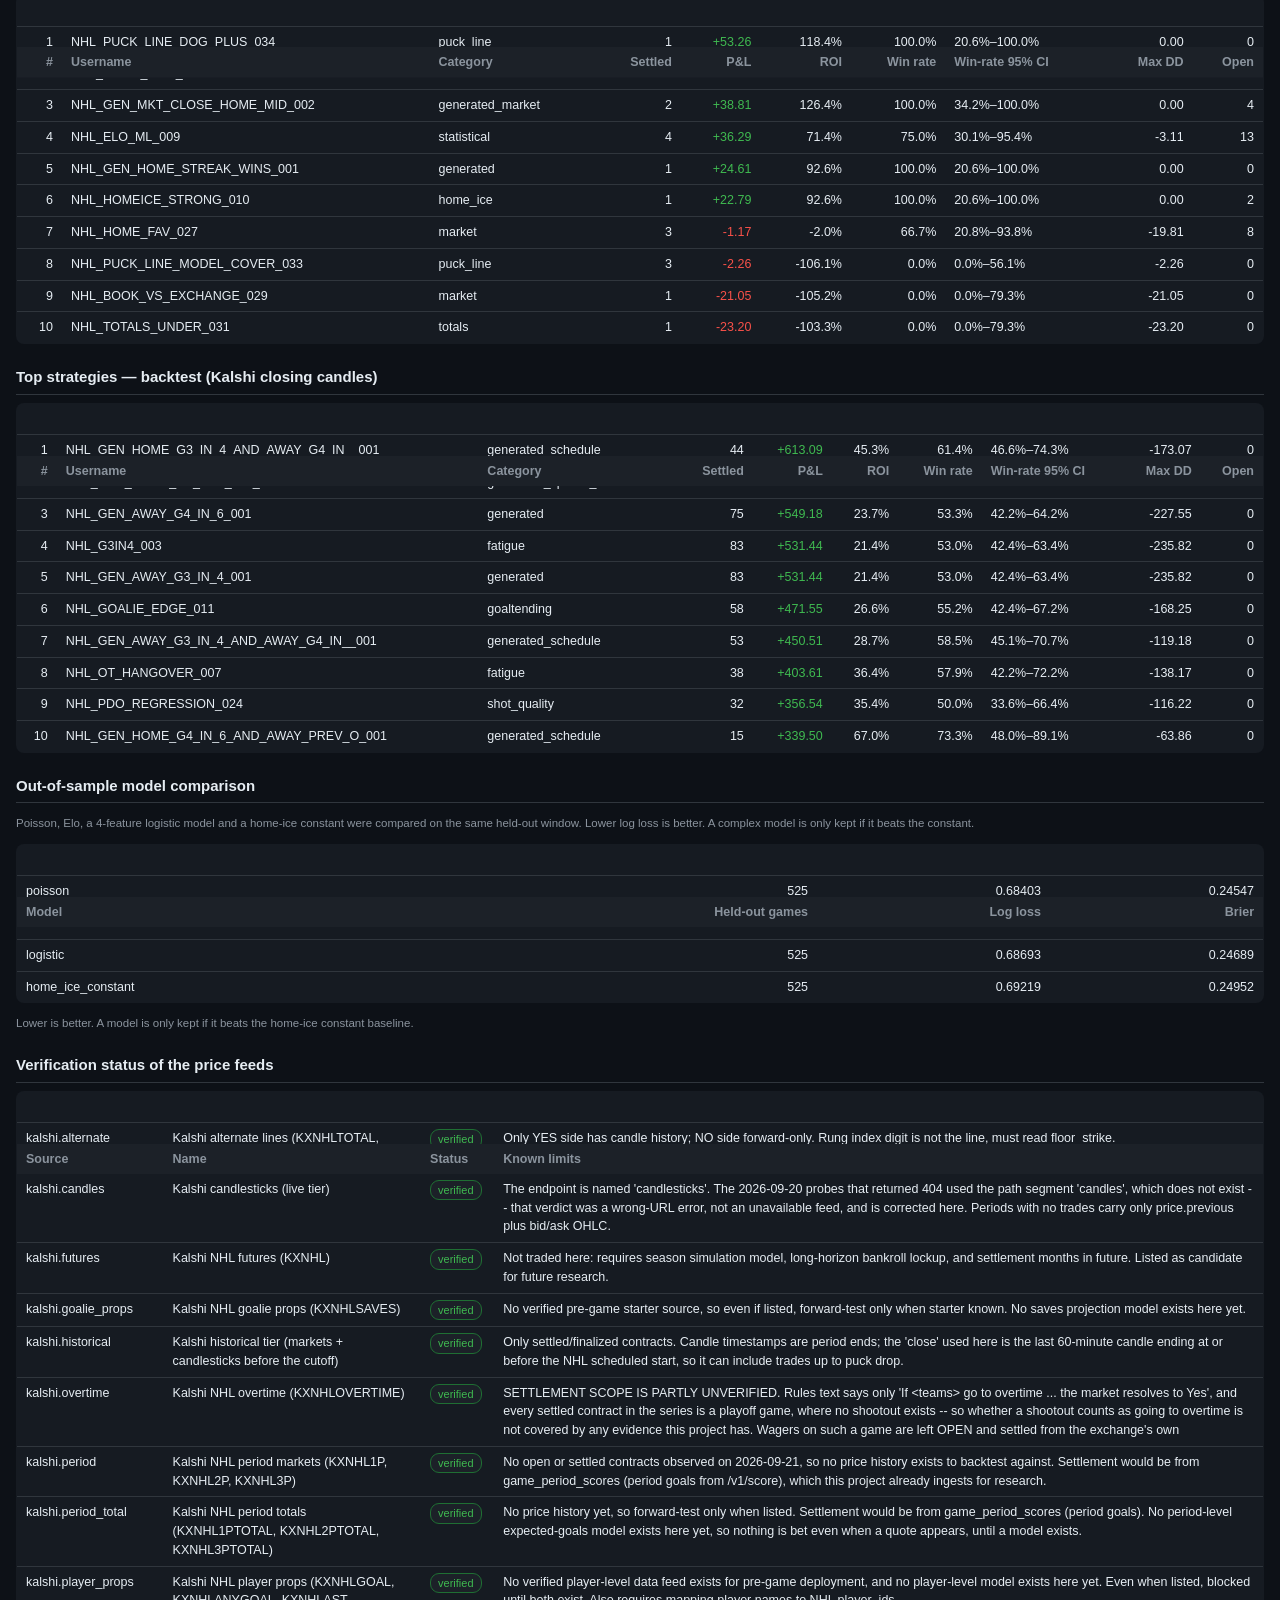
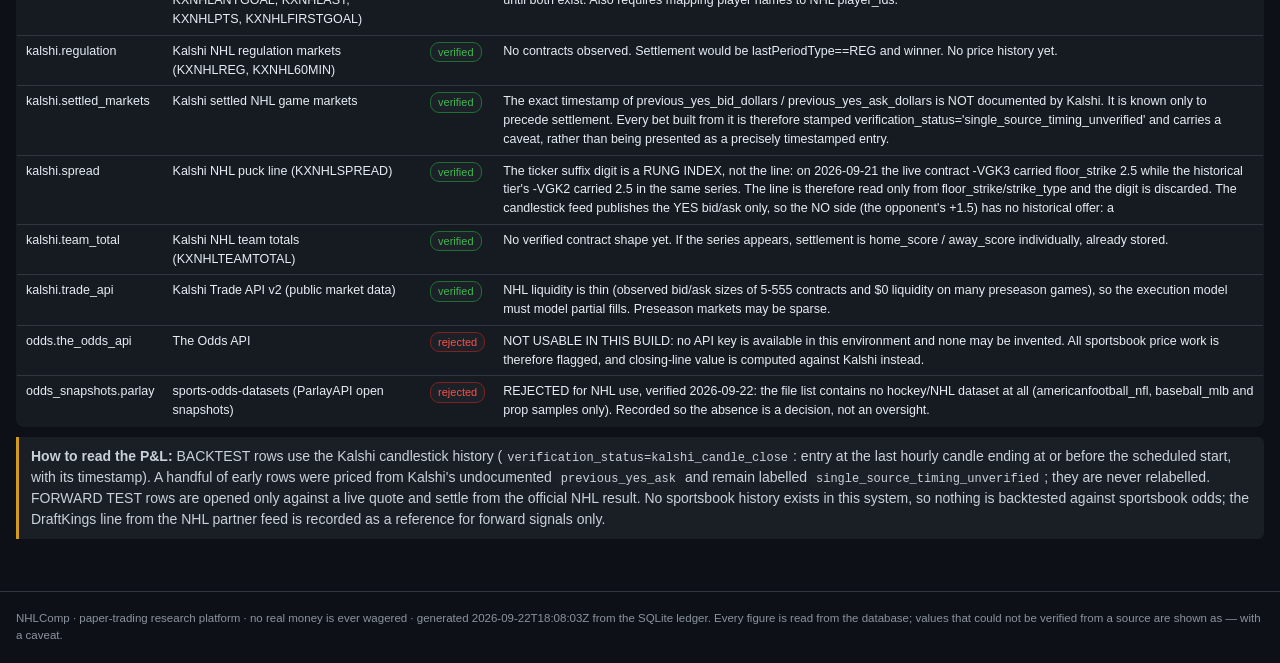
==== commit f01318ce: "Pass 4 audit: queue recovery with evidence, non-NHL opponent identification, research log, odds-sour" ====
--- a/docs/index.html
+++ b/docs/index.html
@@ -5,8 +5,8 @@
 <link rel="stylesheet" href="assets/style.css">
 <script src="assets/app.js" defer></script></head>
 <body><header><h1>NHLComp</h1><nav><a class="on" href="index.html">Dashboard</a><a class="" href="leaderboard.html">Leaderboard</a><a class="" href="strategies.html">Strategies</a><a class="" href="upcoming.html">Upcoming Bets</a><a class="" href="positions.html">Live Paper Trading</a><a class="" href="history.html">Trade History</a><a class="" href="performance.html">Performance</a><a class="" href="research.html">Research Lab</a><a class="" href="sources.html">Data Sources</a><a class="" href="verification.html">Verification</a><a class="" href="methodology.html">Methodology</a></nav></header>
-<main><h2>Competition dashboard</h2><p class="small">The headline numbers are <b>FORWARD TEST</b> only: paper bets opened against a live Kalshi quote before puck drop. Backtests are shown separately below and never added in.</p><div class="cards"><div class="card"><div class="k">Strategies</div><div class="v">83</div></div><div class="card"><div class="k">Simulated bets</div><div class="v">0</div></div><div class="card"><div class="k">Settled</div><div class="v">0</div></div><div class="card"><div class="k">Open</div><div class="v">0</div></div><div class="card"><div class="k">Total P&amp;L</div><div class="v"><span class="neg">0.00</span></div></div><div class="card"><div class="k">Staked</div><div class="v">0.00</div></div><div class="card"><div class="k">ROI</div><div class="v">—</div></div><div class="card"><div class="k">Win rate</div><div class="v">—</div></div><div class="card"><div class="k">Upcoming signals</div><div class="v">2199</div></div><div class="card"><div class="k">Verified sources</div><div class="v">24/29</div></div><div class="card"><div class="k">Open irregularities</div><div class="v"><span class="warn">26</span></div></div></div><h2>Season phase (a preseason wager is not a competition result)</h2><div class="wrap"><table id="phases"><thead><tr><th class="" onclick="sortTable('phases',0,'s')">Mode</th><th class="" onclick="sortTable('phases',1,'s')">Phase</th><th class="" onclick="sortTable('phases',2,'s')">In competition</th><th class="num" onclick="sortTable('phases',3,'n')">Bets</th><th class="num" onclick="sortTable('phases',4,'n')">Settled</th><th class="num" onclick="sortTable('phases',5,'n')">Open</th><th class="num" onclick="sortTable('phases',6,'n')">P&amp;L</th><th class="num" onclick="sortTable('phases',7,'n')">Staked</th><th class="num" onclick="sortTable('phases',8,'n')">ROI</th><th class="num" onclick="sortTable('phases',9,'n')">Win rate</th></tr></thead><tbody><tr><td class="">ALL</td><td class="">preseason</td><td class="">excluded</td><td class="num">140</td><td class="num">57</td><td class="num">83</td><td class="num"><span class="neg">-991.94</span></td><td class="num">3,592.99</td><td class="num">-27.6%</td><td class="num">36.8%</td></tr><tr><td class="">BACKTEST</td><td class="">preseason</td><td class="">excluded</td><td class="num">13</td><td class="num">13</td><td class="num">0</td><td class="num"><span class="neg">-112.34</span></td><td class="num">660.94</td><td class="num">-17.0%</td><td class="num">53.8%</td></tr><tr><td class="">FORWARD TEST</td><td class="">preseason</td><td class="">excluded</td><td class="num">127</td><td class="num">44</td><td class="num">83</td><td class="num"><span class="neg">-879.61</span></td><td class="num">2,932.05</td><td class="num">-30.0%</td><td class="num">31.8%</td></tr><tr><td class="">ALL</td><td class="">regular season</td><td class="">scored</td><td class="num">3921</td><td class="num">3921</td><td class="num">0</td><td class="num"><span class="pos">+1,012.43</span></td><td class="num">122,873.96</td><td class="num">0.8%</td><td class="num">47.1%</td></tr><tr><td class="">BACKTEST</td><td class="">regular season</td><td class="">scored</td><td class="num">3921</td><td class="num">3921</td><td class="num">0</td><td class="num"><span class="pos">+1,012.43</span></td><td class="num">122,873.96</td><td class="num">0.8%</td><td class="num">47.1%</td></tr></tbody></table></div><p class="small">Every wager records the NHL <code>gameTypeId</code> of the game it was placed on (1 preseason, 2 regular season, 3 playoffs). Rules default to trading <b>regular season and playoffs only</b>: the models here are fitted on regular-season form, and a September preseason roster is not the roster they rate. Wagers placed before that scope gate was added (2026-09-22) are kept in the ledger, labelled here, and excluded from every scored number on this page.</p><h2>Backtest vs forward test (never merged)</h2><div class="wrap"><table id="modes"><thead><tr><th class="" onclick="sortTable('modes',0,'s')">Mode</th><th class="num" onclick="sortTable('modes',1,'n')">Bets</th><th class="num" onclick="sortTable('modes',2,'n')">Settled</th><th class="num" onclick="sortTable('modes',3,'n')">Open</th><th class="num" onclick="sortTable('modes',4,'n')">P&amp;L</th><th class="num" onclick="sortTable('modes',5,'n')">Staked</th><th class="num" onclick="sortTable('modes',6,'n')">ROI</th><th class="num" onclick="sortTable('modes',7,'n')">Win rate</th><th class="num" onclick="sortTable('modes',8,'n')">Fees paid</th></tr></thead><tbody><tr><td class="">BACKTEST</td><td class="num">3921</td><td class="num">3921</td><td class="num">0</td><td class="num"><span class="pos">+1,012.43</span></td><td class="num">122,873.96</td><td class="num">0.8%</td><td class="num">47.1%</td><td class="num">4,668.58</td></tr><tr><td class="">FORWARD TEST</td><td class="num">0</td><td class="num">0</td><td class="num">0</td><td class="num"><span class="mut">+0.00</span></td><td class="num">0.00</td><td class="num">—</td><td class="num">—</td><td class="num">0.00</td></tr></tbody></table></div><p class="small">BACKTEST rows are priced from the recovered Kalshi candle at or before puck drop (or, for a few early rows, an undocumented pre-settlement quote — see the verification column). FORWARD TEST rows were opened against a live quote before the game and settle from the official result. Kalshi's published taker fee is deducted from both.</p><h2>By market (moneyline and totals are reported apart)</h2><div class="wrap"><table id="markets"><thead><tr><th class="" onclick="sortTable('markets',0,'s')">Mode</th><th class="" onclick="sortTable('markets',1,'s')">Market</th><th class="num" onclick="sortTable('markets',2,'n')">Bets</th><th class="num" onclick="sortTable('markets',3,'n')">Settled</th><th class="num" onclick="sortTable('markets',4,'n')">Open</th><th class="num" onclick="sortTable('markets',5,'n')">P&amp;L</th><th class="num" onclick="sortTable('markets',6,'n')">Staked</th><th class="num" onclick="sortTable('markets',7,'n')">ROI</th><th class="num" onclick="sortTable('markets',8,'n')">Win rate</th></tr></thead><tbody><tr><td class="">BACKTEST</td><td class="">moneyline</td><td class="num">3255</td><td class="num">3255</td><td class="num">0</td><td class="num"><span class="pos">+2,503.99</span></td><td class="num">109,108.16</td><td class="num">2.3%</td><td class="num">48.2%</td></tr><tr><td class="">BACKTEST</td><td class="">total</td><td class="num">621</td><td class="num">621</td><td class="num">0</td><td class="num"><span class="neg">-973.51</span></td><td class="num">13,016.53</td><td class="num">-7.5%</td><td class="num">44.1%</td></tr><tr><td class="">BACKTEST</td><td class="">puck_line</td><td class="num">45</td><td class="num">45</td><td class="num">0</td><td class="num"><span class="neg">-518.06</span></td><td class="num">749.27</td><td class="num">-69.1%</td><td class="num">8.9%</td></tr></tbody></table></div><p class="small">A totals wager settles on the official total (home + away, which already includes the shootout goal exactly as Kalshi's KXNHLTOTAL rules define it). An Over is the YES side of an "Over k.5" contract; an Under is the NO side of the same contract.</p><h2>Data behind the tests</h2><div class="cards"><div class="card"><div class="k">Settled Kalshi contracts</div><div class="v" style="font-size:18px">16345</div></div><div class="card"><div class="k">… with a pre-game candle</div><div class="v" style="font-size:18px">14072</div></div><div class="card"><div class="k">Games with a closing price</div><div class="v" style="font-size:18px">1559</div></div><div class="card"><div class="k">Price points stored</div><div class="v" style="font-size:18px">112694</div></div><div class="card"><div class="k">Contract window</div><div class="v" style="font-size:18px">2025-04-19 → 2026-09-22</div></div><div class="card"><div class="k">Team-game stat rows</div><div class="v" style="font-size:18px">5248 (2624 games)</div></div><div class="card"><div class="k">Goalie-game rows</div><div class="v" style="font-size:18px">5532 (2624 games)</div></div><div class="card"><div class="k">Sportsbook odds snapshots</div><div class="v" style="font-size:18px">208 (15 games)</div></div><div class="card"><div class="k">EDGE team snapshots</div><div class="v" style="font-size:18px">544 (3 days)</div></div></div><h3>Market baseline (buy every contract at the close, net of fees)</h3><div class="wrap"><table id="mb"><thead><tr><th class="" onclick="sortTable('mb',0,'s')">Side</th><th class="num" onclick="sortTable('mb',1,'n')">Games</th><th class="num" onclick="sortTable('mb',2,'n')">ROI</th><th class="num" onclick="sortTable('mb',3,'n')">Avg price</th><th class="num" onclick="sortTable('mb',4,'n')">Hit rate</th></tr></thead><tbody><tr><td class="">home</td><td class="num">1312</td><td class="num">-6.1%</td><td class="num">0.541</td><td class="num">52.2%</td></tr><tr><td class="">away</td><td class="num">1312</td><td class="num">-1.8%</td><td class="num">0.472</td><td class="num">47.8%</td></tr></tbody></table></div><p class="small">A priced strategy has to beat this number, not zero: it is what the spread and the taker fee cost a blind buyer.</p><div class="note">This is a <b>paper-trading research competition</b>. No real money is wagered and no order-placement code exists in this repository. Prices come from the Kalshi public market-data API and results from the NHL API.</div><h2>Top strategies — forward test (live paper trading)</h2><div class="wrap"><table id="lb_forw"><thead><tr><th class="num" onclick="sortTable('lb_forw',0,'n')">#</th><th class="" onclick="sortTable('lb_forw',1,'s')">Username</th><th class="" onclick="sortTable('lb_forw',2,'s')">Category</th><th class="num" onclick="sortTable('lb_forw',3,'n')">Settled</th><th class="num" onclick="sortTable('lb_forw',4,'n')">P&amp;L</th><th class="num" onclick="sortTable('lb_forw',5,'n')">ROI</th><th class="num" onclick="sortTable('lb_forw',6,'n')">Win rate</th><th class="" onclick="sortTable('lb_forw',7,'s')">Win-rate 95% CI</th><th class="num" onclick="sortTable('lb_forw',8,'n')">Max DD</th><th class="num" onclick="sortTable('lb_forw',9,'n')">Open</th></tr></thead><tbody><tr><td class="num">1</td><td class="">NHL_PUCK_LINE_DOG_PLUS_034</td><td class="">puck_line</td><td class="num">1</td><td class="num"><span class="pos">+53.26</span></td><td class="num">118.4%</td><td class="num">100.0%</td><td class="">20.6%–100.0%</td><td class="num">0.00</td><td class="num">0</td></tr><tr><td class="num">2</td><td class="">NHL_HOME_DOG_028</td><td class="">market</td><td class="num">2</td><td class="num"><span class="pos">+39.33</span></td><td class="num">126.4%</td><td class="num">100.0%</td><td class="">34.2%–100.0%</td><td class="num">0.00</td><td class="num">3</td></tr><tr><td class="num">3</td><td class="">NHL_GEN_MKT_CLOSE_HOME_MID_002</td><td class="">generated_market</td><td class="num">2</td><td class="num"><span class="pos">+38.81</span></td><td class="num">126.4%</td><td class="num">100.0%</td><td class="">34.2%–100.0%</td><td class="num">0.00</td><td class="num">4</td></tr><tr><td class="num">4</td><td class="">NHL_ELO_ML_009</td><td class="">statistical</td><td class="num">4</td><td class="num"><span class="pos">+36.29</span></td><td class="num">71.4%</td><td class="num">75.0%</td><td class="">30.1%–95.4%</td><td class="num">-3.11</td><td class="num">13</td></tr><tr><td class="num">5</td><td class="">NHL_GEN_HOME_STREAK_WINS_001</td><td class="">generated</td><td class="num">1</td><td class="num"><span class="pos">+24.61</span></td><td class="num">92.6%</td><td class="num">100.0%</td><td class="">20.6%–100.0%</td><td class="num">0.00</td><td class="num">0</td></tr><tr><td class="num">6</td><td class="">NHL_HOMEICE_STRONG_010</td><td class="">home_ice</td><td class="num">1</td><td class="num"><span class="pos">+22.79</span></td><td class="num">92.6%</td><td class="num">100.0%</td><td class="">20.6%–100.0%</td><td class="num">0.00</td><td class="num">2</td></tr><tr><td class="num">7</td><td class="">NHL_HOME_FAV_027</td><td class="">market</td><td class="num">3</td><td class="num"><span class="neg">-1.17</span></td><td class="num">-2.0%</td><td class="num">66.7%</td><td class="">20.8%–93.8%</td><td class="num">-19.81</td><td class="num">8</td></tr><tr><td class="num">8</td><td class="">NHL_PUCK_LINE_MODEL_COVER_033</td><td class="">puck_line</td><td class="num">3</td><td class="num"><span class="neg">-2.26</span></td><td class="num">-106.1%</td><td class="num">0.0%</td><td class="">0.0%–56.1%</td><td class="num">-2.26</td><td class="num">0</td></tr><tr><td class="num">9</td><td class="">NHL_BOOK_VS_EXCHANGE_029</td><td class="">market</td><td class="num">1</td><td class="num"><span class="neg">-21.05</span></td><td class="num">-105.2%</td><td class="num">0.0%</td><td class="">0.0%–79.3%</td><td class="num">-21.05</td><td class="num">0</td></tr><tr><td class="num">10</td><td class="">NHL_TOTALS_UNDER_031</td><td class="">totals</td><td class="num">1</td><td class="num"><span class="neg">-23.20</span></td><td class="num">-103.3%</td><td class="num">0.0%</td><td class="">0.0%–79.3%</td><td class="num">-23.20</td><td class="num">0</td></tr></tbody></table></div><h2>Top strategies — backtest (Kalshi closing candles)</h2><div class="wrap"><table id="lb_back"><thead><tr><th class="num" onclick="sortTable('lb_back',0,'n')">#</th><th class="" onclick="sortTable('lb_back',1,'s')">Username</th><th class="" onclick="sortTable('lb_back',2,'s')">Category</th><th class="num" onclick="sortTable('lb_back',3,'n')">Settled</th><th class="num" onclick="sortTable('lb_back',4,'n')">P&amp;L</th><th class="num" onclick="sortTable('lb_back',5,'n')">ROI</th><th class="num" onclick="sortTable('lb_back',6,'n')">Win rate</th><th class="" onclick="sortTable('lb_back',7,'s')">Win-rate 95% CI</th><th class="num" onclick="sortTable('lb_back',8,'n')">Max DD</th><th class="num" onclick="sortTable('lb_back',9,'n')">Open</th></tr></thead><tbody><tr><td class="num">1</td><td class="">NHL_GEN_HOME_G3_IN_4_AND_AWAY_G4_IN__001</td><td class="">generated_schedule</td><td class="num">44</td><td class="num"><span class="pos">+613.09</span></td><td class="num">45.3%</td><td class="num">61.4%</td><td class="">46.6%–74.3%</td><td class="num">-173.07</td><td class="num">0</td></tr><tr><td class="num">2</td><td class="">NHL_GEN_HOME_PK_PCT_L10_001</td><td class="">generated_special_teams</td><td class="num">130</td><td class="num"><span class="pos">+596.89</span></td><td class="num">13.8%</td><td class="num">47.7%</td><td class="">39.3%–56.2%</td><td class="num">-401.48</td><td class="num">0</td></tr><tr><td class="num">3</td><td class="">NHL_GEN_AWAY_G4_IN_6_001</td><td class="">generated</td><td class="num">75</td><td class="num"><span class="pos">+549.18</span></td><td class="num">23.7%</td><td class="num">53.3%</td><td class="">42.2%–64.2%</td><td class="num">-227.55</td><td class="num">0</td></tr><tr><td class="num">4</td><td class="">NHL_G3IN4_003</td><td class="">fatigue</td><td class="num">83</td><td class="num"><span class="pos">+531.44</span></td><td class="num">21.4%</td><td class="num">53.0%</td><td class="">42.4%–63.4%</td><td class="num">-235.82</td><td class="num">0</td></tr><tr><td class="num">5</td><td class="">NHL_GEN_AWAY_G3_IN_4_001</td><td class="">generated</td><td class="num">83</td><td class="num"><span class="pos">+531.44</span></td><td class="num">21.4%</td><td class="num">53.0%</td><td class="">42.4%–63.4%</td><td class="num">-235.82</td><td class="num">0</td></tr><tr><td class="num">6</td><td class="">NHL_GOALIE_EDGE_011</td><td class="">goaltending</td><td class="num">58</td><td class="num"><span class="pos">+471.55</span></td><td class="num">26.6%</td><td class="num">55.2%</td><td class="">42.4%–67.2%</td><td class="num">-168.25</td><td class="num">0</td></tr><tr><td class="num">7</td><td class="">NHL_GEN_AWAY_G3_IN_4_AND_AWAY_G4_IN__001</td><td class="">generated_schedule</td><td class="num">53</td><td class="num"><span class="pos">+450.51</span></td><td class="num">28.7%</td><td class="num">58.5%</td><td class="">45.1%–70.7%</td><td class="num">-119.18</td><td class="num">0</td></tr><tr><td class="num">8</td><td class="">NHL_OT_HANGOVER_007</td><td class="">fatigue</td><td class="num">38</td><td class="num"><span class="pos">+403.61</span></td><td class="num">36.4%</td><td class="num">57.9%</td><td class="">42.2%–72.2%</td><td class="num">-138.17</td><td class="num">0</td></tr><tr><td class="num">9</td><td class="">NHL_PDO_REGRESSION_024</td><td class="">shot_quality</td><td class="num">32</td><td class="num"><span class="pos">+356.54</span></td><td class="num">35.4%</td><td class="num">50.0%</td><td class="">33.6%–66.4%</td><td class="num">-116.22</td><td class="num">0</td></tr><tr><td class="num">10</td><td class="">NHL_GEN_HOME_G4_IN_6_AND_AWAY_PREV_O_001</td><td class="">generated_schedule</td><td class="num">15</td><td class="num"><span class="pos">+339.50</span></td><td class="num">67.0%</td><td class="num">73.3%</td><td class="">48.0%–89.1%</td><td class="num">-63.86</td><td class="num">0</td></tr></tbody></table></div><h2>Out-of-sample model comparison</h2><p class="small">Poisson, Elo, a 4-feature logistic model and a home-ice constant were compared on the same held-out window. Lower log loss is better. A complex model is only kept if it beats the constant.</p><div class="wrap"><table id="mc"><thead><tr><th class="" onclick="sortTable('mc',0,'s')">Model</th><th class="num" onclick="sortTable('mc',1,'n')">Held-out games</th><th class="num" onclick="sortTable('mc',2,'n')">Log loss</th><th class="num" onclick="sortTable('mc',3,'n')">Brier</th></tr></thead><tbody><tr><td class="">poisson</td><td class="num">525</td><td class="num">0.68403</td><td class="num">0.24547</td></tr><tr><td class="">elo</td><td class="num">525</td><td class="num">0.68961</td><td class="num">0.24705</td></tr><tr><td class="">logistic</td><td class="num">525</td><td class="num">0.68693</td><td class="num">0.24689</td></tr><tr><td class="">home_ice_constant</td><td class="num">525</td><td class="num">0.69219</td><td class="num">0.24952</td></tr></tbody></table></div><p class="small">Lower is better. A model is only kept if it beats the home-ice constant baseline.</p><h2>Verification status of the price feeds</h2><div class="wrap"><table id="srcs"><thead><tr><th class="" onclick="sortTable('srcs',0,'s')">Source</th><th class="" onclick="sortTable('srcs',1,'s')">Name</th><th class="" onclick="sortTable('srcs',2,'s')">Status</th><th class="" onclick="sortTable('srcs',3,'s')">Known limits</th></tr></thead><tbody><tr><td class="">kalshi.alternate</td><td class="">Kalshi alternate lines (KXNHLTOTAL, KXNHLSPREAD multi-rung)</td><td class=""><span class="pill good">verified</span></td><td class="">Only YES side has candle history; NO side forward-only. Rung index digit is not the line, must read floor_strike.</td></tr><tr><td class="">kalshi.candles</td><td class="">Kalshi candlesticks (live tier)</td><td class=""><span class="pill good">verified</span></td><td class="">The endpoint is named &#x27;candlesticks&#x27;. The 2026-09-20 probes that returned 404 used the path segment &#x27;candles&#x27;, which does not exist -- that verdict was a wrong-URL error, not an unavailable feed, and is corrected here. Periods with no trades carry only price.previous plus bid/ask OHLC.</td></tr><tr><td class="">kalshi.futures</td><td class="">Kalshi NHL futures (KXNHL)</td><td class=""><span class="pill good">verified</span></td><td class="">Not traded here: requires season simulation model, long-horizon bankroll lockup, and settlement months in future. Listed as candidate for future research.</td></tr><tr><td class="">kalshi.goalie_props</td><td class="">Kalshi NHL goalie props (KXNHLSAVES)</td><td class=""><span class="pill good">verified</span></td><td class="">No verified pre-game starter source, so even if listed, forward-test only when starter known. No saves projection model exists here yet.</td></tr><tr><td class="">kalshi.historical</td><td class="">Kalshi historical tier (markets + candlesticks before the cutoff)</td><td class=""><span class="pill good">verified</span></td><td class="">Only settled/finalized contracts. Candle timestamps are period ends; the &#x27;close&#x27; used here is the last 60-minute candle ending at or before the NHL scheduled start, so it can include trades up to puck drop.</td></tr><tr><td class="">kalshi.overtime</td><td class="">Kalshi NHL overtime (KXNHLOVERTIME)</td><td class=""><span class="pill good">verified</span></td><td class="">SETTLEMENT SCOPE IS PARTLY UNVERIFIED. Rules text says only &#x27;If &lt;teams&gt; go to overtime ... the market resolves to Yes&#x27;, and every settled contract in the series is a playoff game, where no shootout exists -- so whether a shootout counts as going to overtime is not covered by any evidence this project has. Wagers on such a game are left OPEN and settled from the exchange&#x27;s own </td></tr><tr><td class="">kalshi.period</td><td class="">Kalshi NHL period markets (KXNHL1P, KXNHL2P, KXNHL3P)</td><td class=""><span class="pill good">verified</span></td><td class="">No open or settled contracts observed on 2026-09-21, so no price history exists to backtest against. Settlement would be from game_period_scores (period goals from /v1/score), which this project already ingests for research.</td></tr><tr><td class="">kalshi.period_total</td><td class="">Kalshi NHL period totals (KXNHL1PTOTAL, KXNHL2PTOTAL, KXNHL3PTOTAL)</td><td class=""><span class="pill good">verified</span></td><td class="">No price history yet, so forward-test only when listed. Settlement would be from game_period_scores (period goals). No period-level expected-goals model exists here yet, so nothing is bet even when a quote appears, until a model exists.</td></tr><tr><td class="">kalshi.player_props</td><td class="">Kalshi NHL player props (KXNHLGOAL, KXNHLANYGOAL, KXNHLAST, KXNHLPTS, KXNHLFIRSTGOAL)</td><td class=""><span class="pill good">verified</span></td><td class="">No verified player-level data feed exists for pre-game deployment, and no player-level model exists here yet. Even when listed, blocked until both exist. Also requires mapping player names to NHL player_ids.</td></tr><tr><td class="">kalshi.regulation</td><td class="">Kalshi NHL regulation markets (KXNHLREG, KXNHL60MIN)</td><td class=""><span class="pill good">verified</span></td><td class="">No contracts observed. Settlement would be lastPeriodType==REG and winner. No price history yet.</td></tr><tr><td class="">kalshi.settled_markets</td><td class="">Kalshi settled NHL game markets</td><td class=""><span class="pill good">verified</span></td><td class="">The exact timestamp of previous_yes_bid_dollars / previous_yes_ask_dollars is NOT documented by Kalshi. It is known only to precede settlement. Every bet built from it is therefore stamped verification_status=&#x27;single_source_timing_unverified&#x27; and carries a caveat, rather than being presented as a precisely timestamped entry.</td></tr><tr><td class="">kalshi.spread</td><td class="">Kalshi NHL puck line (KXNHLSPREAD)</td><td class=""><span class="pill good">verified</span></td><td class="">The ticker suffix digit is a RUNG INDEX, not the line: on 2026-09-21 the live contract -VGK3 carried floor_strike 2.5 while the historical tier&#x27;s -VGK2 carried 2.5 in the same series. The line is therefore read only from floor_strike/strike_type and the digit is discarded. The candlestick feed publishes the YES bid/ask only, so the NO side (the opponent&#x27;s +1.5) has no historical offer: a</td></tr><tr><td class="">kalshi.team_total</td><td class="">Kalshi NHL team totals (KXNHLTEAMTOTAL)</td><td class=""><span class="pill good">verified</span></td><td class="">No verified contract shape yet. If the series appears, settlement is home_score / away_score individually, already stored.</td></tr><tr><td class="">kalshi.trade_api</td><td class="">Kalshi Trade API v2 (public market data)</td><td class=""><span class="pill good">verified</span></td><td class="">NHL liquidity is thin (observed bid/ask sizes of 5-555 contracts and $0 liquidity on many preseason games), so the execution model must model partial fills. Preseason markets may be sparse.</td></tr><tr><td class="">odds.the_odds_api</td><td class="">The Odds API</td><td class=""><span class="pill bad">rejected</span></td><td class="">NOT USABLE IN THIS BUILD: no API key is available in this environment and none may be invented. All sportsbook price work is therefore flagged, and closing-line value is computed against Kalshi instead.</td></tr></tbody></table></div><div class="note caveat"><b>How to read the P&amp;L:</b> BACKTEST rows use the Kalshi candlestick history (<code>verification_status=kalshi_candle_close</code>: entry at the last hourly candle ending at or before the scheduled start, with its timestamp). A handful of early rows were priced from Kalshi's undocumented <code>previous_yes_ask</code> and remain labelled <code>single_source_timing_unverified</code>; they are never relabelled. FORWARD TEST rows are opened only against a live quote and settle from the official NHL result. No sportsbook history exists in this system, so nothing is backtested against sportsbook odds; the DraftKings line from the NHL partner feed is recorded as a reference for forward signals only.</div></main>
+<main><h2>Competition dashboard</h2><p class="small">The headline numbers are <b>FORWARD TEST</b> only: paper bets opened against a live Kalshi quote before puck drop. Backtests are shown separately below and never added in.</p><div class="cards"><div class="card"><div class="k">Strategies</div><div class="v">83</div></div><div class="card"><div class="k">Simulated bets</div><div class="v">0</div></div><div class="card"><div class="k">Settled</div><div class="v">0</div></div><div class="card"><div class="k">Open</div><div class="v">0</div></div><div class="card"><div class="k">Total P&amp;L</div><div class="v"><span class="neg">0.00</span></div></div><div class="card"><div class="k">Staked</div><div class="v">0.00</div></div><div class="card"><div class="k">ROI</div><div class="v">—</div></div><div class="card"><div class="k">Win rate</div><div class="v">—</div></div><div class="card"><div class="k">Upcoming signals</div><div class="v">2199</div></div><div class="card"><div class="k">Verified sources</div><div class="v">24/31</div></div><div class="card"><div class="k">Open irregularities</div><div class="v"><span class="warn">24</span></div></div></div><h2>Season phase (a preseason wager is not a competition result)</h2><div class="wrap"><table id="phases"><thead><tr><th class="" onclick="sortTable('phases',0,'s')">Mode</th><th class="" onclick="sortTable('phases',1,'s')">Phase</th><th class="" onclick="sortTable('phases',2,'s')">In competition</th><th class="num" onclick="sortTable('phases',3,'n')">Bets</th><th class="num" onclick="sortTable('phases',4,'n')">Settled</th><th class="num" onclick="sortTable('phases',5,'n')">Open</th><th class="num" onclick="sortTable('phases',6,'n')">P&amp;L</th><th class="num" onclick="sortTable('phases',7,'n')">Staked</th><th class="num" onclick="sortTable('phases',8,'n')">ROI</th><th class="num" onclick="sortTable('phases',9,'n')">Win rate</th></tr></thead><tbody><tr><td class="">ALL</td><td class="">preseason</td><td class="">excluded</td><td class="num">140</td><td class="num">57</td><td class="num">83</td><td class="num"><span class="neg">-991.94</span></td><td class="num">3,592.99</td><td class="num">-27.6%</td><td class="num">36.8%</td></tr><tr><td class="">BACKTEST</td><td class="">preseason</td><td class="">excluded</td><td class="num">13</td><td class="num">13</td><td class="num">0</td><td class="num"><span class="neg">-112.34</span></td><td class="num">660.94</td><td class="num">-17.0%</td><td class="num">53.8%</td></tr><tr><td class="">FORWARD TEST</td><td class="">preseason</td><td class="">excluded</td><td class="num">127</td><td class="num">44</td><td class="num">83</td><td class="num"><span class="neg">-879.61</span></td><td class="num">2,932.05</td><td class="num">-30.0%</td><td class="num">31.8%</td></tr><tr><td class="">ALL</td><td class="">regular season</td><td class="">scored</td><td class="num">3922</td><td class="num">3922</td><td class="num">0</td><td class="num"><span class="pos">+1,015.59</span></td><td class="num">122,877.67</td><td class="num">0.8%</td><td class="num">47.1%</td></tr><tr><td class="">BACKTEST</td><td class="">regular season</td><td class="">scored</td><td class="num">3922</td><td class="num">3922</td><td class="num">0</td><td class="num"><span class="pos">+1,015.59</span></td><td class="num">122,877.67</td><td class="num">0.8%</td><td class="num">47.1%</td></tr></tbody></table></div><p class="small">Every wager records the NHL <code>gameTypeId</code> of the game it was placed on (1 preseason, 2 regular season, 3 playoffs). Rules default to trading <b>regular season and playoffs only</b>: the models here are fitted on regular-season form, and a September preseason roster is not the roster they rate. Wagers placed before that scope gate was added (2026-09-22) are kept in the ledger, labelled here, and excluded from every scored number on this page.</p><h2>Backtest vs forward test (never merged)</h2><div class="wrap"><table id="modes"><thead><tr><th class="" onclick="sortTable('modes',0,'s')">Mode</th><th class="num" onclick="sortTable('modes',1,'n')">Bets</th><th class="num" onclick="sortTable('modes',2,'n')">Settled</th><th class="num" onclick="sortTable('modes',3,'n')">Open</th><th class="num" onclick="sortTable('modes',4,'n')">P&amp;L</th><th class="num" onclick="sortTable('modes',5,'n')">Staked</th><th class="num" onclick="sortTable('modes',6,'n')">ROI</th><th class="num" onclick="sortTable('modes',7,'n')">Win rate</th><th class="num" onclick="sortTable('modes',8,'n')">Fees paid</th></tr></thead><tbody><tr><td class="">BACKTEST</td><td class="num">3922</td><td class="num">3922</td><td class="num">0</td><td class="num"><span class="pos">+1,015.59</span></td><td class="num">122,877.67</td><td class="num">0.8%</td><td class="num">47.1%</td><td class="num">4,668.71</td></tr><tr><td class="">FORWARD TEST</td><td class="num">0</td><td class="num">0</td><td class="num">0</td><td class="num"><span class="mut">+0.00</span></td><td class="num">0.00</td><td class="num">—</td><td class="num">—</td><td class="num">0.00</td></tr></tbody></table></div><p class="small">BACKTEST rows are priced from the recovered Kalshi candle at or before puck drop (or, for a few early rows, an undocumented pre-settlement quote — see the verification column). FORWARD TEST rows were opened against a live quote before the game and settle from the official result. Kalshi's published taker fee is deducted from both.</p><h2>By market (moneyline and totals are reported apart)</h2><div class="wrap"><table id="markets"><thead><tr><th class="" onclick="sortTable('markets',0,'s')">Mode</th><th class="" onclick="sortTable('markets',1,'s')">Market</th><th class="num" onclick="sortTable('markets',2,'n')">Bets</th><th class="num" onclick="sortTable('markets',3,'n')">Settled</th><th class="num" onclick="sortTable('markets',4,'n')">Open</th><th class="num" onclick="sortTable('markets',5,'n')">P&amp;L</th><th class="num" onclick="sortTable('markets',6,'n')">Staked</th><th class="num" onclick="sortTable('markets',7,'n')">ROI</th><th class="num" onclick="sortTable('markets',8,'n')">Win rate</th></tr></thead><tbody><tr><td class="">BACKTEST</td><td class="">moneyline</td><td class="num">3255</td><td class="num">3255</td><td class="num">0</td><td class="num"><span class="pos">+2,503.99</span></td><td class="num">109,108.16</td><td class="num">2.3%</td><td class="num">48.2%</td></tr><tr><td class="">BACKTEST</td><td class="">total</td><td class="num">622</td><td class="num">622</td><td class="num">0</td><td class="num"><span class="neg">-970.35</span></td><td class="num">13,020.24</td><td class="num">-7.5%</td><td class="num">44.2%</td></tr><tr><td class="">BACKTEST</td><td class="">puck_line</td><td class="num">45</td><td class="num">45</td><td class="num">0</td><td class="num"><span class="neg">-518.06</span></td><td class="num">749.27</td><td class="num">-69.1%</td><td class="num">8.9%</td></tr></tbody></table></div><p class="small">A totals wager settles on the official total (home + away, which already includes the shootout goal exactly as Kalshi's KXNHLTOTAL rules define it). An Over is the YES side of an "Over k.5" contract; an Under is the NO side of the same contract.</p><h2>Data behind the tests</h2><div class="cards"><div class="card"><div class="k">Settled Kalshi contracts</div><div class="v" style="font-size:18px">16345</div></div><div class="card"><div class="k">… with a pre-game candle</div><div class="v" style="font-size:18px">14072</div></div><div class="card"><div class="k">Games with a closing price</div><div class="v" style="font-size:18px">1559</div></div><div class="card"><div class="k">Price points stored</div><div class="v" style="font-size:18px">112694</div></div><div class="card"><div class="k">Contract window</div><div class="v" style="font-size:18px">2025-04-19 → 2026-09-22</div></div><div class="card"><div class="k">Team-game stat rows</div><div class="v" style="font-size:18px">5248 (2624 games)</div></div><div class="card"><div class="k">Goalie-game rows</div><div class="v" style="font-size:18px">5532 (2624 games)</div></div><div class="card"><div class="k">Sportsbook odds snapshots</div><div class="v" style="font-size:18px">208 (15 games)</div></div><div class="card"><div class="k">EDGE team snapshots</div><div class="v" style="font-size:18px">544 (3 days)</div></div></div><h3>Market baseline (buy every contract at the close, net of fees)</h3><div class="wrap"><table id="mb"><thead><tr><th class="" onclick="sortTable('mb',0,'s')">Side</th><th class="num" onclick="sortTable('mb',1,'n')">Games</th><th class="num" onclick="sortTable('mb',2,'n')">ROI</th><th class="num" onclick="sortTable('mb',3,'n')">Avg price</th><th class="num" onclick="sortTable('mb',4,'n')">Hit rate</th></tr></thead><tbody><tr><td class="">home</td><td class="num">1312</td><td class="num">-6.1%</td><td class="num">0.541</td><td class="num">52.2%</td></tr><tr><td class="">away</td><td class="num">1312</td><td class="num">-1.8%</td><td class="num">0.472</td><td class="num">47.8%</td></tr></tbody></table></div><p class="small">A priced strategy has to beat this number, not zero: it is what the spread and the taker fee cost a blind buyer.</p><div class="note">This is a <b>paper-trading research competition</b>. No real money is wagered and no order-placement code exists in this repository. Prices come from the Kalshi public market-data API and results from the NHL API.</div><h2>Top strategies — forward test (live paper trading)</h2><div class="wrap"><table id="lb_forw"><thead><tr><th class="num" onclick="sortTable('lb_forw',0,'n')">#</th><th class="" onclick="sortTable('lb_forw',1,'s')">Username</th><th class="" onclick="sortTable('lb_forw',2,'s')">Category</th><th class="num" onclick="sortTable('lb_forw',3,'n')">Settled</th><th class="num" onclick="sortTable('lb_forw',4,'n')">P&amp;L</th><th class="num" onclick="sortTable('lb_forw',5,'n')">ROI</th><th class="num" onclick="sortTable('lb_forw',6,'n')">Win rate</th><th class="" onclick="sortTable('lb_forw',7,'s')">Win-rate 95% CI</th><th class="num" onclick="sortTable('lb_forw',8,'n')">Max DD</th><th class="num" onclick="sortTable('lb_forw',9,'n')">Open</th></tr></thead><tbody><tr><td class="num">1</td><td class="">NHL_PUCK_LINE_DOG_PLUS_034</td><td class="">puck_line</td><td class="num">1</td><td class="num"><span class="pos">+53.26</span></td><td class="num">118.4%</td><td class="num">100.0%</td><td class="">20.6%–100.0%</td><td class="num">0.00</td><td class="num">0</td></tr><tr><td class="num">2</td><td class="">NHL_HOME_DOG_028</td><td class="">market</td><td class="num">2</td><td class="num"><span class="pos">+39.33</span></td><td class="num">126.4%</td><td class="num">100.0%</td><td class="">34.2%–100.0%</td><td class="num">0.00</td><td class="num">3</td></tr><tr><td class="num">3</td><td class="">NHL_GEN_MKT_CLOSE_HOME_MID_002</td><td class="">generated_market</td><td class="num">2</td><td class="num"><span class="pos">+38.81</span></td><td class="num">126.4%</td><td class="num">100.0%</td><td class="">34.2%–100.0%</td><td class="num">0.00</td><td class="num">4</td></tr><tr><td class="num">4</td><td class="">NHL_ELO_ML_009</td><td class="">statistical</td><td class="num">4</td><td class="num"><span class="pos">+36.29</span></td><td class="num">71.4%</td><td class="num">75.0%</td><td class="">30.1%–95.4%</td><td class="num">-3.11</td><td class="num">13</td></tr><tr><td class="num">5</td><td class="">NHL_GEN_HOME_STREAK_WINS_001</td><td class="">generated</td><td class="num">1</td><td class="num"><span class="pos">+24.61</span></td><td class="num">92.6%</td><td class="num">100.0%</td><td class="">20.6%–100.0%</td><td class="num">0.00</td><td class="num">0</td></tr><tr><td class="num">6</td><td class="">NHL_HOMEICE_STRONG_010</td><td class="">home_ice</td><td class="num">1</td><td class="num"><span class="pos">+22.79</span></td><td class="num">92.6%</td><td class="num">100.0%</td><td class="">20.6%–100.0%</td><td class="num">0.00</td><td class="num">2</td></tr><tr><td class="num">7</td><td class="">NHL_HOME_FAV_027</td><td class="">market</td><td class="num">3</td><td class="num"><span class="neg">-1.17</span></td><td class="num">-2.0%</td><td class="num">66.7%</td><td class="">20.8%–93.8%</td><td class="num">-19.81</td><td class="num">8</td></tr><tr><td class="num">8</td><td class="">NHL_PUCK_LINE_MODEL_COVER_033</td><td class="">puck_line</td><td class="num">3</td><td class="num"><span class="neg">-2.26</span></td><td class="num">-106.1%</td><td class="num">0.0%</td><td class="">0.0%–56.1%</td><td class="num">-2.26</td><td class="num">0</td></tr><tr><td class="num">9</td><td class="">NHL_BOOK_VS_EXCHANGE_029</td><td class="">market</td><td class="num">1</td><td class="num"><span class="neg">-21.05</span></td><td class="num">-105.2%</td><td class="num">0.0%</td><td class="">0.0%–79.3%</td><td class="num">-21.05</td><td class="num">0</td></tr><tr><td class="num">10</td><td class="">NHL_TOTALS_UNDER_031</td><td class="">totals</td><td class="num">1</td><td class="num"><span class="neg">-23.20</span></td><td class="num">-103.3%</td><td class="num">0.0%</td><td class="">0.0%–79.3%</td><td class="num">-23.20</td><td class="num">0</td></tr></tbody></table></div><h2>Top strategies — backtest (Kalshi closing candles)</h2><div class="wrap"><table id="lb_back"><thead><tr><th class="num" onclick="sortTable('lb_back',0,'n')">#</th><th class="" onclick="sortTable('lb_back',1,'s')">Username</th><th class="" onclick="sortTable('lb_back',2,'s')">Category</th><th class="num" onclick="sortTable('lb_back',3,'n')">Settled</th><th class="num" onclick="sortTable('lb_back',4,'n')">P&amp;L</th><th class="num" onclick="sortTable('lb_back',5,'n')">ROI</th><th class="num" onclick="sortTable('lb_back',6,'n')">Win rate</th><th class="" onclick="sortTable('lb_back',7,'s')">Win-rate 95% CI</th><th class="num" onclick="sortTable('lb_back',8,'n')">Max DD</th><th class="num" onclick="sortTable('lb_back',9,'n')">Open</th></tr></thead><tbody><tr><td class="num">1</td><td class="">NHL_GEN_HOME_G3_IN_4_AND_AWAY_G4_IN__001</td><td class="">generated_schedule</td><td class="num">44</td><td class="num"><span class="pos">+613.09</span></td><td class="num">45.3%</td><td class="num">61.4%</td><td class="">46.6%–74.3%</td><td class="num">-173.07</td><td class="num">0</td></tr><tr><td class="num">2</td><td class="">NHL_GEN_HOME_PK_PCT_L10_001</td><td class="">generated_special_teams</td><td class="num">130</td><td class="num"><span class="pos">+596.89</span></td><td class="num">13.8%</td><td class="num">47.7%</td><td class="">39.3%–56.2%</td><td class="num">-401.48</td><td class="num">0</td></tr><tr><td class="num">3</td><td class="">NHL_GEN_AWAY_G4_IN_6_001</td><td class="">generated</td><td class="num">75</td><td class="num"><span class="pos">+549.18</span></td><td class="num">23.7%</td><td class="num">53.3%</td><td class="">42.2%–64.2%</td><td class="num">-227.55</td><td class="num">0</td></tr><tr><td class="num">4</td><td class="">NHL_G3IN4_003</td><td class="">fatigue</td><td class="num">83</td><td class="num"><span class="pos">+531.44</span></td><td class="num">21.4%</td><td class="num">53.0%</td><td class="">42.4%–63.4%</td><td class="num">-235.82</td><td class="num">0</td></tr><tr><td class="num">5</td><td class="">NHL_GEN_AWAY_G3_IN_4_001</td><td class="">generated</td><td class="num">83</td><td class="num"><span class="pos">+531.44</span></td><td class="num">21.4%</td><td class="num">53.0%</td><td class="">42.4%–63.4%</td><td class="num">-235.82</td><td class="num">0</td></tr><tr><td class="num">6</td><td class="">NHL_GOALIE_EDGE_011</td><td class="">goaltending</td><td class="num">58</td><td class="num"><span class="pos">+471.55</span></td><td class="num">26.6%</td><td class="num">55.2%</td><td class="">42.4%–67.2%</td><td class="num">-168.25</td><td class="num">0</td></tr><tr><td class="num">7</td><td class="">NHL_GEN_AWAY_G3_IN_4_AND_AWAY_G4_IN__001</td><td class="">generated_schedule</td><td class="num">53</td><td class="num"><span class="pos">+450.51</span></td><td class="num">28.7%</td><td class="num">58.5%</td><td class="">45.1%–70.7%</td><td class="num">-119.18</td><td class="num">0</td></tr><tr><td class="num">8</td><td class="">NHL_OT_HANGOVER_007</td><td class="">fatigue</td><td class="num">38</td><td class="num"><span class="pos">+403.61</span></td><td class="num">36.4%</td><td class="num">57.9%</td><td class="">42.2%–72.2%</td><td class="num">-138.17</td><td class="num">0</td></tr><tr><td class="num">9</td><td class="">NHL_PDO_REGRESSION_024</td><td class="">shot_quality</td><td class="num">32</td><td class="num"><span class="pos">+356.54</span></td><td class="num">35.4%</td><td class="num">50.0%</td><td class="">33.6%–66.4%</td><td class="num">-116.22</td><td class="num">0</td></tr><tr><td class="num">10</td><td class="">NHL_GEN_HOME_G4_IN_6_AND_AWAY_PREV_O_001</td><td class="">generated_schedule</td><td class="num">15</td><td class="num"><span class="pos">+339.50</span></td><td class="num">67.0%</td><td class="num">73.3%</td><td class="">48.0%–89.1%</td><td class="num">-63.86</td><td class="num">0</td></tr></tbody></table></div><h2>Out-of-sample model comparison</h2><p class="small">Poisson, Elo, a 4-feature logistic model and a home-ice constant were compared on the same held-out window. Lower log loss is better. A complex model is only kept if it beats the constant.</p><div class="wrap"><table id="mc"><thead><tr><th class="" onclick="sortTable('mc',0,'s')">Model</th><th class="num" onclick="sortTable('mc',1,'n')">Held-out games</th><th class="num" onclick="sortTable('mc',2,'n')">Log loss</th><th class="num" onclick="sortTable('mc',3,'n')">Brier</th></tr></thead><tbody><tr><td class="">poisson</td><td class="num">525</td><td class="num">0.68403</td><td class="num">0.24547</td></tr><tr><td class="">elo</td><td class="num">525</td><td class="num">0.68961</td><td class="num">0.24705</td></tr><tr><td class="">logistic</td><td class="num">525</td><td class="num">0.68693</td><td class="num">0.24689</td></tr><tr><td class="">home_ice_constant</td><td class="num">525</td><td class="num">0.69219</td><td class="num">0.24952</td></tr></tbody></table></div><p class="small">Lower is better. A model is only kept if it beats the home-ice constant baseline.</p><h2>Verification status of the price feeds</h2><div class="wrap"><table id="srcs"><thead><tr><th class="" onclick="sortTable('srcs',0,'s')">Source</th><th class="" onclick="sortTable('srcs',1,'s')">Name</th><th class="" onclick="sortTable('srcs',2,'s')">Status</th><th class="" onclick="sortTable('srcs',3,'s')">Known limits</th></tr></thead><tbody><tr><td class="">kalshi.alternate</td><td class="">Kalshi alternate lines (KXNHLTOTAL, KXNHLSPREAD multi-rung)</td><td class=""><span class="pill good">verified</span></td><td class="">Only YES side has candle history; NO side forward-only. Rung index digit is not the line, must read floor_strike.</td></tr><tr><td class="">kalshi.candles</td><td class="">Kalshi candlesticks (live tier)</td><td class=""><span class="pill good">verified</span></td><td class="">The endpoint is named &#x27;candlesticks&#x27;. The 2026-09-20 probes that returned 404 used the path segment &#x27;candles&#x27;, which does not exist -- that verdict was a wrong-URL error, not an unavailable feed, and is corrected here. Periods with no trades carry only price.previous plus bid/ask OHLC.</td></tr><tr><td class="">kalshi.futures</td><td class="">Kalshi NHL futures (KXNHL)</td><td class=""><span class="pill good">verified</span></td><td class="">Not traded here: requires season simulation model, long-horizon bankroll lockup, and settlement months in future. Listed as candidate for future research.</td></tr><tr><td class="">kalshi.goalie_props</td><td class="">Kalshi NHL goalie props (KXNHLSAVES)</td><td class=""><span class="pill good">verified</span></td><td class="">No verified pre-game starter source, so even if listed, forward-test only when starter known. No saves projection model exists here yet.</td></tr><tr><td class="">kalshi.historical</td><td class="">Kalshi historical tier (markets + candlesticks before the cutoff)</td><td class=""><span class="pill good">verified</span></td><td class="">Only settled/finalized contracts. Candle timestamps are period ends; the &#x27;close&#x27; used here is the last 60-minute candle ending at or before the NHL scheduled start, so it can include trades up to puck drop.</td></tr><tr><td class="">kalshi.overtime</td><td class="">Kalshi NHL overtime (KXNHLOVERTIME)</td><td class=""><span class="pill good">verified</span></td><td class="">SETTLEMENT SCOPE IS PARTLY UNVERIFIED. Rules text says only &#x27;If &lt;teams&gt; go to overtime ... the market resolves to Yes&#x27;, and every settled contract in the series is a playoff game, where no shootout exists -- so whether a shootout counts as going to overtime is not covered by any evidence this project has. Wagers on such a game are left OPEN and settled from the exchange&#x27;s own </td></tr><tr><td class="">kalshi.period</td><td class="">Kalshi NHL period markets (KXNHL1P, KXNHL2P, KXNHL3P)</td><td class=""><span class="pill good">verified</span></td><td class="">No open or settled contracts observed on 2026-09-21, so no price history exists to backtest against. Settlement would be from game_period_scores (period goals from /v1/score), which this project already ingests for research.</td></tr><tr><td class="">kalshi.period_total</td><td class="">Kalshi NHL period totals (KXNHL1PTOTAL, KXNHL2PTOTAL, KXNHL3PTOTAL)</td><td class=""><span class="pill good">verified</span></td><td class="">No price history yet, so forward-test only when listed. Settlement would be from game_period_scores (period goals). No period-level expected-goals model exists here yet, so nothing is bet even when a quote appears, until a model exists.</td></tr><tr><td class="">kalshi.player_props</td><td class="">Kalshi NHL player props (KXNHLGOAL, KXNHLANYGOAL, KXNHLAST, KXNHLPTS, KXNHLFIRSTGOAL)</td><td class=""><span class="pill good">verified</span></td><td class="">No verified player-level data feed exists for pre-game deployment, and no player-level model exists here yet. Even when listed, blocked until both exist. Also requires mapping player names to NHL player_ids.</td></tr><tr><td class="">kalshi.regulation</td><td class="">Kalshi NHL regulation markets (KXNHLREG, KXNHL60MIN)</td><td class=""><span class="pill good">verified</span></td><td class="">No contracts observed. Settlement would be lastPeriodType==REG and winner. No price history yet.</td></tr><tr><td class="">kalshi.settled_markets</td><td class="">Kalshi settled NHL game markets</td><td class=""><span class="pill good">verified</span></td><td class="">The exact timestamp of previous_yes_bid_dollars / previous_yes_ask_dollars is NOT documented by Kalshi. It is known only to precede settlement. Every bet built from it is therefore stamped verification_status=&#x27;single_source_timing_unverified&#x27; and carries a caveat, rather than being presented as a precisely timestamped entry.</td></tr><tr><td class="">kalshi.spread</td><td class="">Kalshi NHL puck line (KXNHLSPREAD)</td><td class=""><span class="pill good">verified</span></td><td class="">The ticker suffix digit is a RUNG INDEX, not the line: on 2026-09-21 the live contract -VGK3 carried floor_strike 2.5 while the historical tier&#x27;s -VGK2 carried 2.5 in the same series. The line is therefore read only from floor_strike/strike_type and the digit is discarded. The candlestick feed publishes the YES bid/ask only, so the NO side (the opponent&#x27;s +1.5) has no historical offer: a</td></tr><tr><td class="">kalshi.team_total</td><td class="">Kalshi NHL team totals (KXNHLTEAMTOTAL)</td><td class=""><span class="pill good">verified</span></td><td class="">No verified contract shape yet. If the series appears, settlement is home_score / away_score individually, already stored.</td></tr><tr><td class="">kalshi.trade_api</td><td class="">Kalshi Trade API v2 (public market data)</td><td class=""><span class="pill good">verified</span></td><td class="">NHL liquidity is thin (observed bid/ask sizes of 5-555 contracts and $0 liquidity on many preseason games), so the execution model must model partial fills. Preseason markets may be sparse.</td></tr><tr><td class="">odds.the_odds_api</td><td class="">The Odds API</td><td class=""><span class="pill bad">rejected</span></td><td class="">NOT USABLE IN THIS BUILD: no API key is available in this environment and none may be invented. All sportsbook price work is therefore flagged, and closing-line value is computed against Kalshi instead.</td></tr><tr><td class="">odds_snapshots.parlay</td><td class="">sports-odds-datasets (ParlayAPI open snapshots)</td><td class=""><span class="pill bad">rejected</span></td><td class="">REJECTED for NHL use, verified 2026-09-22: the file list contains no hockey/NHL dataset at all (americanfootball_nfl, baseball_mlb and prop samples only). Recorded so the absence is a decision, not an oversight.</td></tr></tbody></table></div><div class="note caveat"><b>How to read the P&amp;L:</b> BACKTEST rows use the Kalshi candlestick history (<code>verification_status=kalshi_candle_close</code>: entry at the last hourly candle ending at or before the scheduled start, with its timestamp). A handful of early rows were priced from Kalshi's undocumented <code>previous_yes_ask</code> and remain labelled <code>single_source_timing_unverified</code>; they are never relabelled. FORWARD TEST rows are opened only against a live quote and settle from the official NHL result. No sportsbook history exists in this system, so nothing is backtested against sportsbook odds; the DraftKings line from the NHL partner feed is recorded as a reference for forward signals only.</div></main>
 <footer>NHLComp · paper-trading research platform · no real money is ever wagered ·
-generated 2026-09-22T15:51:17Z from the SQLite ledger. Every figure is read from the database;
+generated 2026-09-22T18:08:03Z from the SQLite ledger. Every figure is read from the database;
 values that could not be verified from a source are shown as — with a caveat.</footer>
 </body></html>
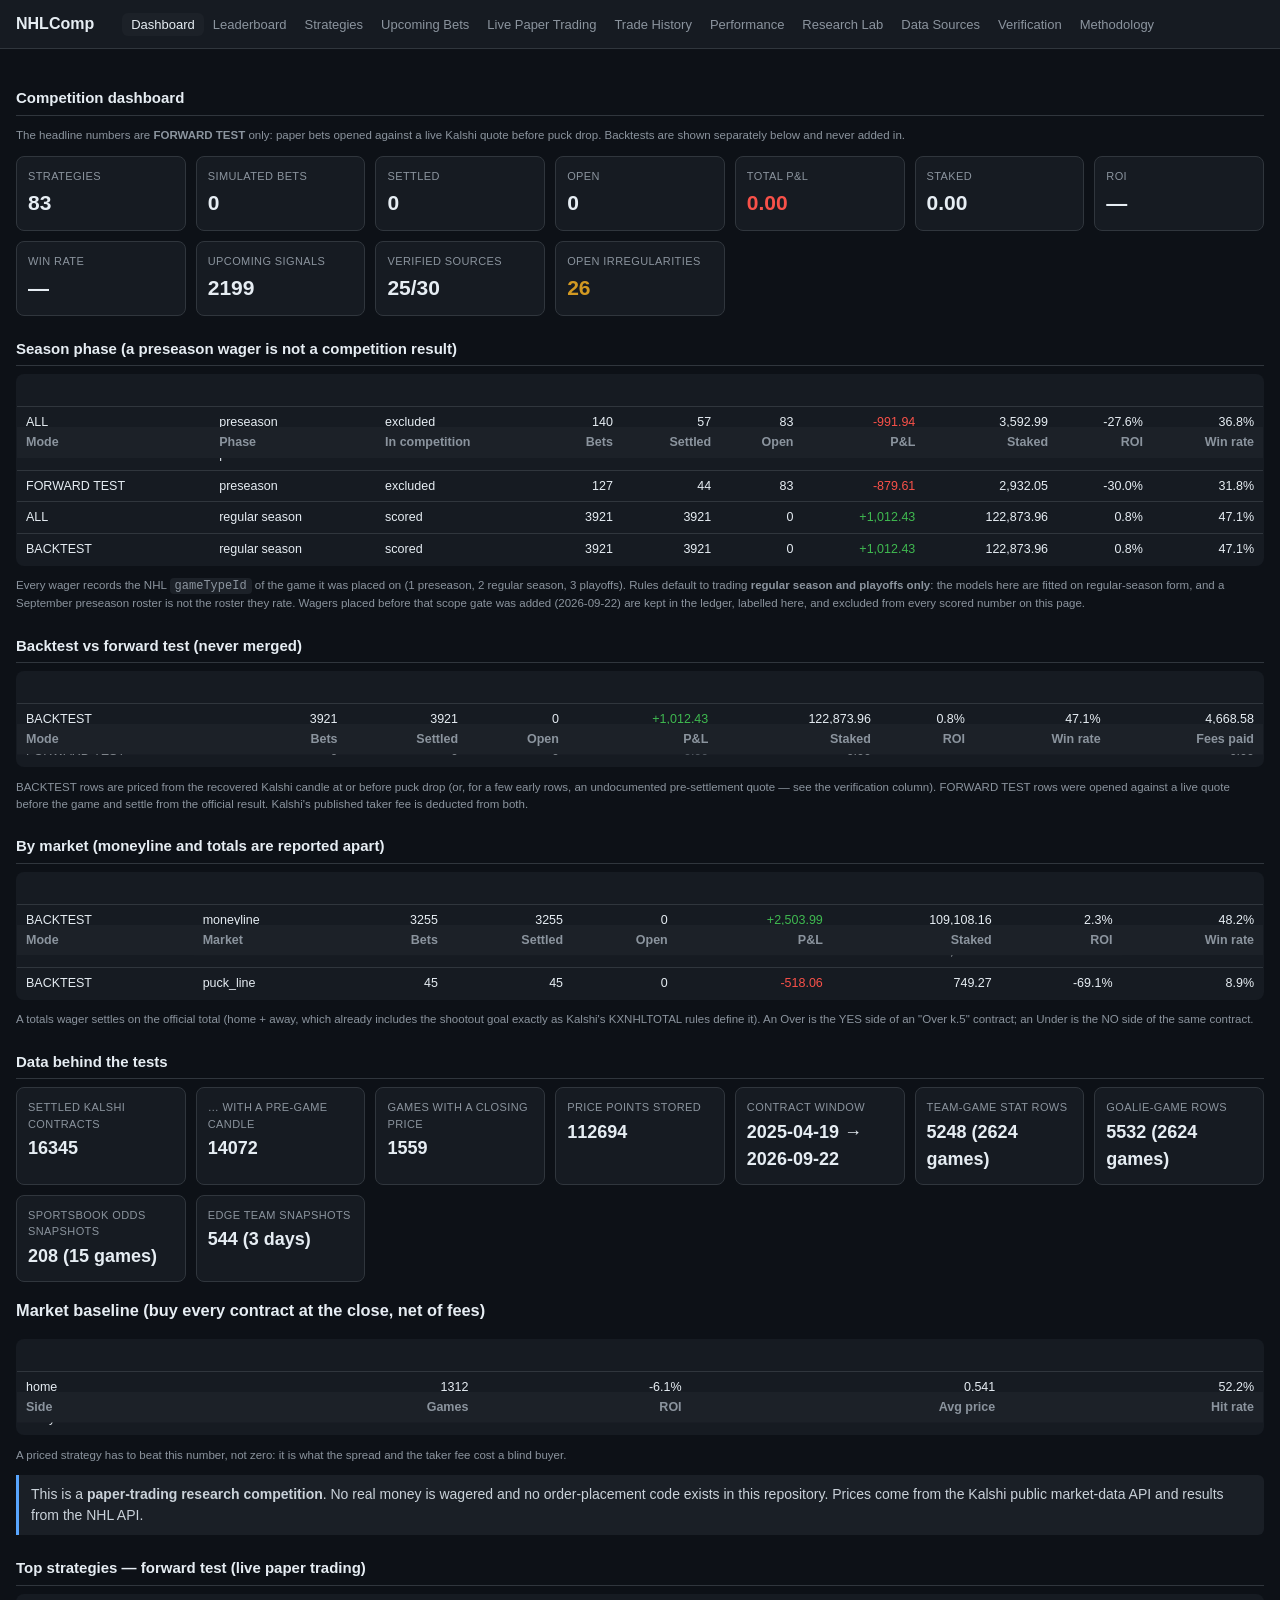
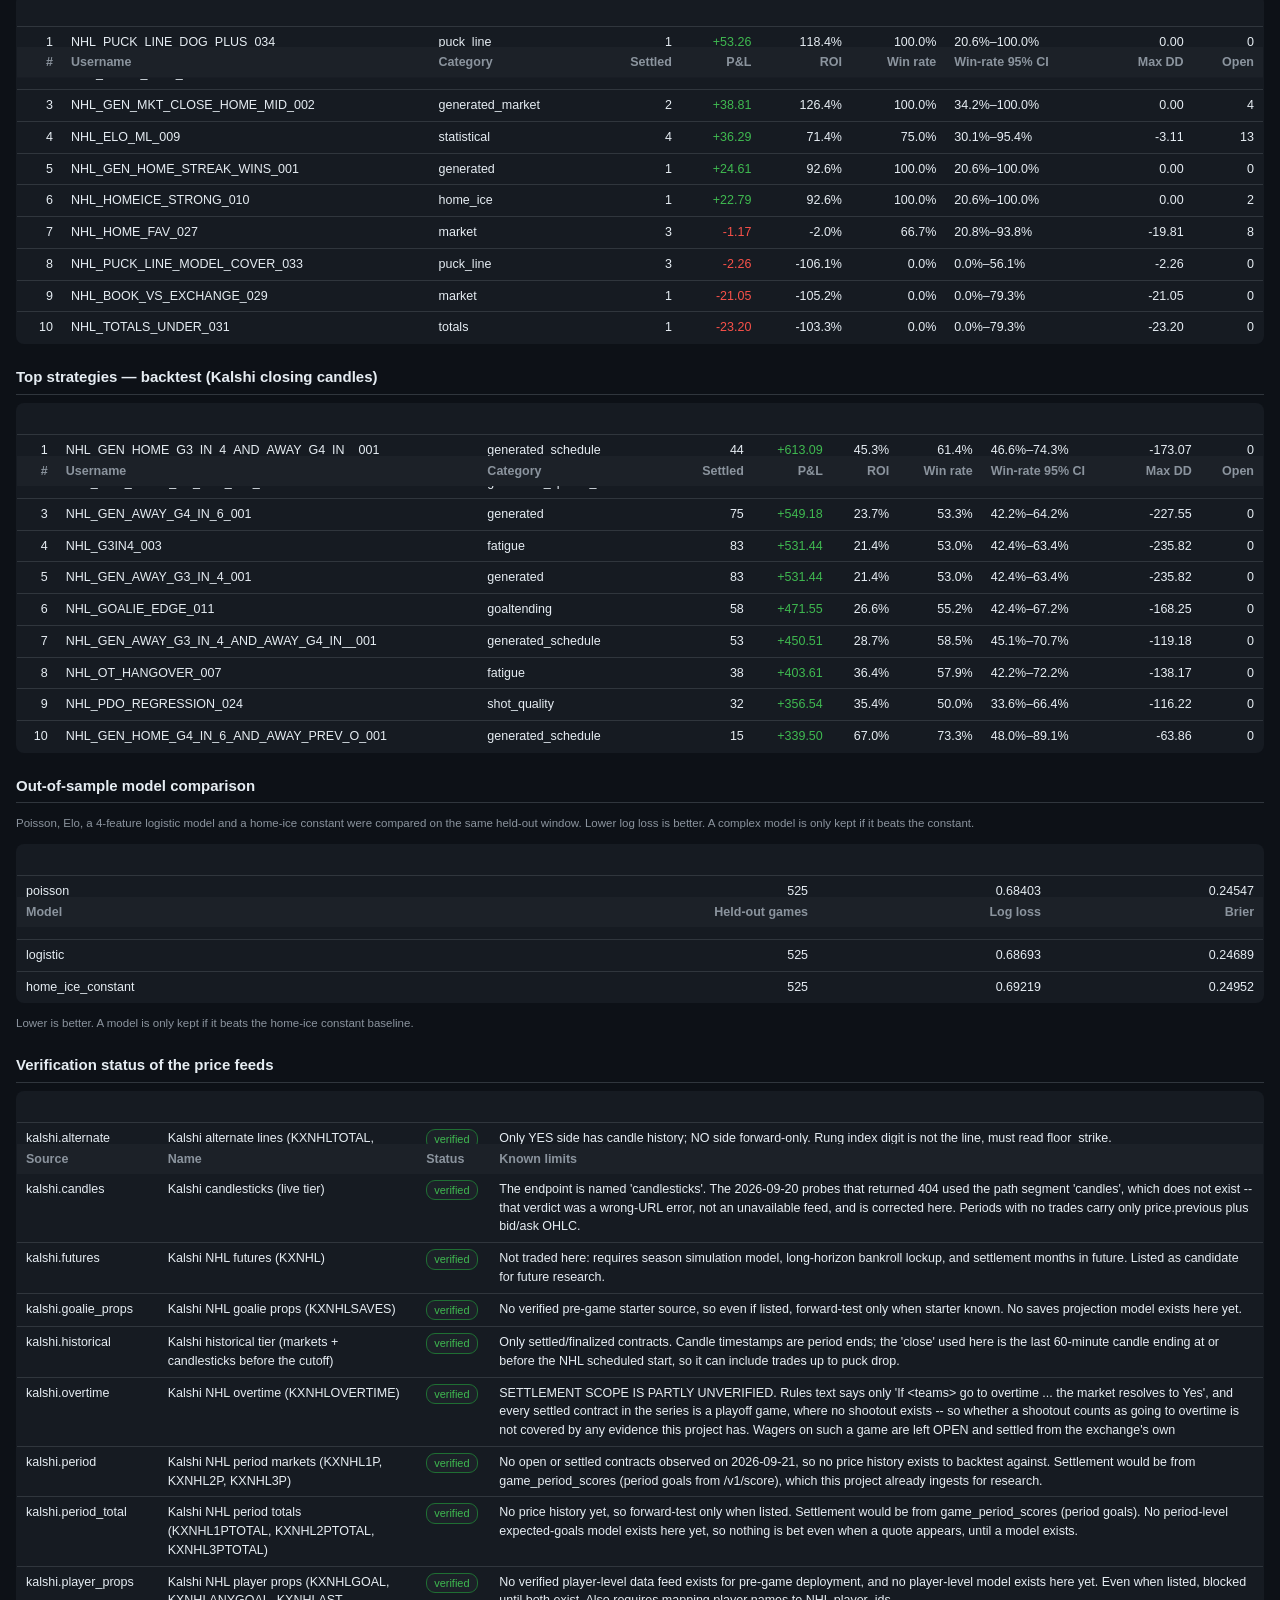
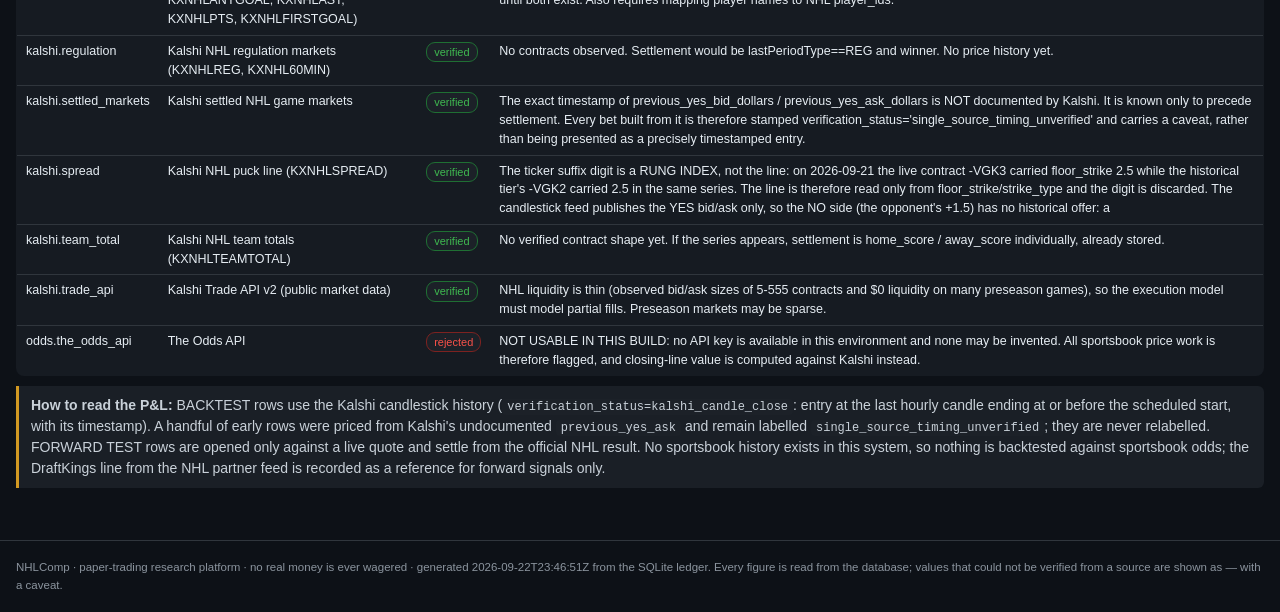
==== commit 075cf340: "Fifth session: verified pre-game probable-starter feed (ESPN probables), club rosters into the playe" ====
--- a/docs/index.html
+++ b/docs/index.html
@@ -5,8 +5,8 @@
 <link rel="stylesheet" href="assets/style.css">
 <script src="assets/app.js" defer></script></head>
 <body><header><h1>NHLComp</h1><nav><a class="on" href="index.html">Dashboard</a><a class="" href="leaderboard.html">Leaderboard</a><a class="" href="strategies.html">Strategies</a><a class="" href="upcoming.html">Upcoming Bets</a><a class="" href="positions.html">Live Paper Trading</a><a class="" href="history.html">Trade History</a><a class="" href="performance.html">Performance</a><a class="" href="research.html">Research Lab</a><a class="" href="sources.html">Data Sources</a><a class="" href="verification.html">Verification</a><a class="" href="methodology.html">Methodology</a></nav></header>
-<main><h2>Competition dashboard</h2><p class="small">The headline numbers are <b>FORWARD TEST</b> only: paper bets opened against a live Kalshi quote before puck drop. Backtests are shown separately below and never added in.</p><div class="cards"><div class="card"><div class="k">Strategies</div><div class="v">83</div></div><div class="card"><div class="k">Simulated bets</div><div class="v">0</div></div><div class="card"><div class="k">Settled</div><div class="v">0</div></div><div class="card"><div class="k">Open</div><div class="v">0</div></div><div class="card"><div class="k">Total P&amp;L</div><div class="v"><span class="neg">0.00</span></div></div><div class="card"><div class="k">Staked</div><div class="v">0.00</div></div><div class="card"><div class="k">ROI</div><div class="v">—</div></div><div class="card"><div class="k">Win rate</div><div class="v">—</div></div><div class="card"><div class="k">Upcoming signals</div><div class="v">2199</div></div><div class="card"><div class="k">Verified sources</div><div class="v">24/31</div></div><div class="card"><div class="k">Open irregularities</div><div class="v"><span class="warn">24</span></div></div></div><h2>Season phase (a preseason wager is not a competition result)</h2><div class="wrap"><table id="phases"><thead><tr><th class="" onclick="sortTable('phases',0,'s')">Mode</th><th class="" onclick="sortTable('phases',1,'s')">Phase</th><th class="" onclick="sortTable('phases',2,'s')">In competition</th><th class="num" onclick="sortTable('phases',3,'n')">Bets</th><th class="num" onclick="sortTable('phases',4,'n')">Settled</th><th class="num" onclick="sortTable('phases',5,'n')">Open</th><th class="num" onclick="sortTable('phases',6,'n')">P&amp;L</th><th class="num" onclick="sortTable('phases',7,'n')">Staked</th><th class="num" onclick="sortTable('phases',8,'n')">ROI</th><th class="num" onclick="sortTable('phases',9,'n')">Win rate</th></tr></thead><tbody><tr><td class="">ALL</td><td class="">preseason</td><td class="">excluded</td><td class="num">140</td><td class="num">57</td><td class="num">83</td><td class="num"><span class="neg">-991.94</span></td><td class="num">3,592.99</td><td class="num">-27.6%</td><td class="num">36.8%</td></tr><tr><td class="">BACKTEST</td><td class="">preseason</td><td class="">excluded</td><td class="num">13</td><td class="num">13</td><td class="num">0</td><td class="num"><span class="neg">-112.34</span></td><td class="num">660.94</td><td class="num">-17.0%</td><td class="num">53.8%</td></tr><tr><td class="">FORWARD TEST</td><td class="">preseason</td><td class="">excluded</td><td class="num">127</td><td class="num">44</td><td class="num">83</td><td class="num"><span class="neg">-879.61</span></td><td class="num">2,932.05</td><td class="num">-30.0%</td><td class="num">31.8%</td></tr><tr><td class="">ALL</td><td class="">regular season</td><td class="">scored</td><td class="num">3922</td><td class="num">3922</td><td class="num">0</td><td class="num"><span class="pos">+1,015.59</span></td><td class="num">122,877.67</td><td class="num">0.8%</td><td class="num">47.1%</td></tr><tr><td class="">BACKTEST</td><td class="">regular season</td><td class="">scored</td><td class="num">3922</td><td class="num">3922</td><td class="num">0</td><td class="num"><span class="pos">+1,015.59</span></td><td class="num">122,877.67</td><td class="num">0.8%</td><td class="num">47.1%</td></tr></tbody></table></div><p class="small">Every wager records the NHL <code>gameTypeId</code> of the game it was placed on (1 preseason, 2 regular season, 3 playoffs). Rules default to trading <b>regular season and playoffs only</b>: the models here are fitted on regular-season form, and a September preseason roster is not the roster they rate. Wagers placed before that scope gate was added (2026-09-22) are kept in the ledger, labelled here, and excluded from every scored number on this page.</p><h2>Backtest vs forward test (never merged)</h2><div class="wrap"><table id="modes"><thead><tr><th class="" onclick="sortTable('modes',0,'s')">Mode</th><th class="num" onclick="sortTable('modes',1,'n')">Bets</th><th class="num" onclick="sortTable('modes',2,'n')">Settled</th><th class="num" onclick="sortTable('modes',3,'n')">Open</th><th class="num" onclick="sortTable('modes',4,'n')">P&amp;L</th><th class="num" onclick="sortTable('modes',5,'n')">Staked</th><th class="num" onclick="sortTable('modes',6,'n')">ROI</th><th class="num" onclick="sortTable('modes',7,'n')">Win rate</th><th class="num" onclick="sortTable('modes',8,'n')">Fees paid</th></tr></thead><tbody><tr><td class="">BACKTEST</td><td class="num">3922</td><td class="num">3922</td><td class="num">0</td><td class="num"><span class="pos">+1,015.59</span></td><td class="num">122,877.67</td><td class="num">0.8%</td><td class="num">47.1%</td><td class="num">4,668.71</td></tr><tr><td class="">FORWARD TEST</td><td class="num">0</td><td class="num">0</td><td class="num">0</td><td class="num"><span class="mut">+0.00</span></td><td class="num">0.00</td><td class="num">—</td><td class="num">—</td><td class="num">0.00</td></tr></tbody></table></div><p class="small">BACKTEST rows are priced from the recovered Kalshi candle at or before puck drop (or, for a few early rows, an undocumented pre-settlement quote — see the verification column). FORWARD TEST rows were opened against a live quote before the game and settle from the official result. Kalshi's published taker fee is deducted from both.</p><h2>By market (moneyline and totals are reported apart)</h2><div class="wrap"><table id="markets"><thead><tr><th class="" onclick="sortTable('markets',0,'s')">Mode</th><th class="" onclick="sortTable('markets',1,'s')">Market</th><th class="num" onclick="sortTable('markets',2,'n')">Bets</th><th class="num" onclick="sortTable('markets',3,'n')">Settled</th><th class="num" onclick="sortTable('markets',4,'n')">Open</th><th class="num" onclick="sortTable('markets',5,'n')">P&amp;L</th><th class="num" onclick="sortTable('markets',6,'n')">Staked</th><th class="num" onclick="sortTable('markets',7,'n')">ROI</th><th class="num" onclick="sortTable('markets',8,'n')">Win rate</th></tr></thead><tbody><tr><td class="">BACKTEST</td><td class="">moneyline</td><td class="num">3255</td><td class="num">3255</td><td class="num">0</td><td class="num"><span class="pos">+2,503.99</span></td><td class="num">109,108.16</td><td class="num">2.3%</td><td class="num">48.2%</td></tr><tr><td class="">BACKTEST</td><td class="">total</td><td class="num">622</td><td class="num">622</td><td class="num">0</td><td class="num"><span class="neg">-970.35</span></td><td class="num">13,020.24</td><td class="num">-7.5%</td><td class="num">44.2%</td></tr><tr><td class="">BACKTEST</td><td class="">puck_line</td><td class="num">45</td><td class="num">45</td><td class="num">0</td><td class="num"><span class="neg">-518.06</span></td><td class="num">749.27</td><td class="num">-69.1%</td><td class="num">8.9%</td></tr></tbody></table></div><p class="small">A totals wager settles on the official total (home + away, which already includes the shootout goal exactly as Kalshi's KXNHLTOTAL rules define it). An Over is the YES side of an "Over k.5" contract; an Under is the NO side of the same contract.</p><h2>Data behind the tests</h2><div class="cards"><div class="card"><div class="k">Settled Kalshi contracts</div><div class="v" style="font-size:18px">16345</div></div><div class="card"><div class="k">… with a pre-game candle</div><div class="v" style="font-size:18px">14072</div></div><div class="card"><div class="k">Games with a closing price</div><div class="v" style="font-size:18px">1559</div></div><div class="card"><div class="k">Price points stored</div><div class="v" style="font-size:18px">112694</div></div><div class="card"><div class="k">Contract window</div><div class="v" style="font-size:18px">2025-04-19 → 2026-09-22</div></div><div class="card"><div class="k">Team-game stat rows</div><div class="v" style="font-size:18px">5248 (2624 games)</div></div><div class="card"><div class="k">Goalie-game rows</div><div class="v" style="font-size:18px">5532 (2624 games)</div></div><div class="card"><div class="k">Sportsbook odds snapshots</div><div class="v" style="font-size:18px">208 (15 games)</div></div><div class="card"><div class="k">EDGE team snapshots</div><div class="v" style="font-size:18px">544 (3 days)</div></div></div><h3>Market baseline (buy every contract at the close, net of fees)</h3><div class="wrap"><table id="mb"><thead><tr><th class="" onclick="sortTable('mb',0,'s')">Side</th><th class="num" onclick="sortTable('mb',1,'n')">Games</th><th class="num" onclick="sortTable('mb',2,'n')">ROI</th><th class="num" onclick="sortTable('mb',3,'n')">Avg price</th><th class="num" onclick="sortTable('mb',4,'n')">Hit rate</th></tr></thead><tbody><tr><td class="">home</td><td class="num">1312</td><td class="num">-6.1%</td><td class="num">0.541</td><td class="num">52.2%</td></tr><tr><td class="">away</td><td class="num">1312</td><td class="num">-1.8%</td><td class="num">0.472</td><td class="num">47.8%</td></tr></tbody></table></div><p class="small">A priced strategy has to beat this number, not zero: it is what the spread and the taker fee cost a blind buyer.</p><div class="note">This is a <b>paper-trading research competition</b>. No real money is wagered and no order-placement code exists in this repository. Prices come from the Kalshi public market-data API and results from the NHL API.</div><h2>Top strategies — forward test (live paper trading)</h2><div class="wrap"><table id="lb_forw"><thead><tr><th class="num" onclick="sortTable('lb_forw',0,'n')">#</th><th class="" onclick="sortTable('lb_forw',1,'s')">Username</th><th class="" onclick="sortTable('lb_forw',2,'s')">Category</th><th class="num" onclick="sortTable('lb_forw',3,'n')">Settled</th><th class="num" onclick="sortTable('lb_forw',4,'n')">P&amp;L</th><th class="num" onclick="sortTable('lb_forw',5,'n')">ROI</th><th class="num" onclick="sortTable('lb_forw',6,'n')">Win rate</th><th class="" onclick="sortTable('lb_forw',7,'s')">Win-rate 95% CI</th><th class="num" onclick="sortTable('lb_forw',8,'n')">Max DD</th><th class="num" onclick="sortTable('lb_forw',9,'n')">Open</th></tr></thead><tbody><tr><td class="num">1</td><td class="">NHL_PUCK_LINE_DOG_PLUS_034</td><td class="">puck_line</td><td class="num">1</td><td class="num"><span class="pos">+53.26</span></td><td class="num">118.4%</td><td class="num">100.0%</td><td class="">20.6%–100.0%</td><td class="num">0.00</td><td class="num">0</td></tr><tr><td class="num">2</td><td class="">NHL_HOME_DOG_028</td><td class="">market</td><td class="num">2</td><td class="num"><span class="pos">+39.33</span></td><td class="num">126.4%</td><td class="num">100.0%</td><td class="">34.2%–100.0%</td><td class="num">0.00</td><td class="num">3</td></tr><tr><td class="num">3</td><td class="">NHL_GEN_MKT_CLOSE_HOME_MID_002</td><td class="">generated_market</td><td class="num">2</td><td class="num"><span class="pos">+38.81</span></td><td class="num">126.4%</td><td class="num">100.0%</td><td class="">34.2%–100.0%</td><td class="num">0.00</td><td class="num">4</td></tr><tr><td class="num">4</td><td class="">NHL_ELO_ML_009</td><td class="">statistical</td><td class="num">4</td><td class="num"><span class="pos">+36.29</span></td><td class="num">71.4%</td><td class="num">75.0%</td><td class="">30.1%–95.4%</td><td class="num">-3.11</td><td class="num">13</td></tr><tr><td class="num">5</td><td class="">NHL_GEN_HOME_STREAK_WINS_001</td><td class="">generated</td><td class="num">1</td><td class="num"><span class="pos">+24.61</span></td><td class="num">92.6%</td><td class="num">100.0%</td><td class="">20.6%–100.0%</td><td class="num">0.00</td><td class="num">0</td></tr><tr><td class="num">6</td><td class="">NHL_HOMEICE_STRONG_010</td><td class="">home_ice</td><td class="num">1</td><td class="num"><span class="pos">+22.79</span></td><td class="num">92.6%</td><td class="num">100.0%</td><td class="">20.6%–100.0%</td><td class="num">0.00</td><td class="num">2</td></tr><tr><td class="num">7</td><td class="">NHL_HOME_FAV_027</td><td class="">market</td><td class="num">3</td><td class="num"><span class="neg">-1.17</span></td><td class="num">-2.0%</td><td class="num">66.7%</td><td class="">20.8%–93.8%</td><td class="num">-19.81</td><td class="num">8</td></tr><tr><td class="num">8</td><td class="">NHL_PUCK_LINE_MODEL_COVER_033</td><td class="">puck_line</td><td class="num">3</td><td class="num"><span class="neg">-2.26</span></td><td class="num">-106.1%</td><td class="num">0.0%</td><td class="">0.0%–56.1%</td><td class="num">-2.26</td><td class="num">0</td></tr><tr><td class="num">9</td><td class="">NHL_BOOK_VS_EXCHANGE_029</td><td class="">market</td><td class="num">1</td><td class="num"><span class="neg">-21.05</span></td><td class="num">-105.2%</td><td class="num">0.0%</td><td class="">0.0%–79.3%</td><td class="num">-21.05</td><td class="num">0</td></tr><tr><td class="num">10</td><td class="">NHL_TOTALS_UNDER_031</td><td class="">totals</td><td class="num">1</td><td class="num"><span class="neg">-23.20</span></td><td class="num">-103.3%</td><td class="num">0.0%</td><td class="">0.0%–79.3%</td><td class="num">-23.20</td><td class="num">0</td></tr></tbody></table></div><h2>Top strategies — backtest (Kalshi closing candles)</h2><div class="wrap"><table id="lb_back"><thead><tr><th class="num" onclick="sortTable('lb_back',0,'n')">#</th><th class="" onclick="sortTable('lb_back',1,'s')">Username</th><th class="" onclick="sortTable('lb_back',2,'s')">Category</th><th class="num" onclick="sortTable('lb_back',3,'n')">Settled</th><th class="num" onclick="sortTable('lb_back',4,'n')">P&amp;L</th><th class="num" onclick="sortTable('lb_back',5,'n')">ROI</th><th class="num" onclick="sortTable('lb_back',6,'n')">Win rate</th><th class="" onclick="sortTable('lb_back',7,'s')">Win-rate 95% CI</th><th class="num" onclick="sortTable('lb_back',8,'n')">Max DD</th><th class="num" onclick="sortTable('lb_back',9,'n')">Open</th></tr></thead><tbody><tr><td class="num">1</td><td class="">NHL_GEN_HOME_G3_IN_4_AND_AWAY_G4_IN__001</td><td class="">generated_schedule</td><td class="num">44</td><td class="num"><span class="pos">+613.09</span></td><td class="num">45.3%</td><td class="num">61.4%</td><td class="">46.6%–74.3%</td><td class="num">-173.07</td><td class="num">0</td></tr><tr><td class="num">2</td><td class="">NHL_GEN_HOME_PK_PCT_L10_001</td><td class="">generated_special_teams</td><td class="num">130</td><td class="num"><span class="pos">+596.89</span></td><td class="num">13.8%</td><td class="num">47.7%</td><td class="">39.3%–56.2%</td><td class="num">-401.48</td><td class="num">0</td></tr><tr><td class="num">3</td><td class="">NHL_GEN_AWAY_G4_IN_6_001</td><td class="">generated</td><td class="num">75</td><td class="num"><span class="pos">+549.18</span></td><td class="num">23.7%</td><td class="num">53.3%</td><td class="">42.2%–64.2%</td><td class="num">-227.55</td><td class="num">0</td></tr><tr><td class="num">4</td><td class="">NHL_G3IN4_003</td><td class="">fatigue</td><td class="num">83</td><td class="num"><span class="pos">+531.44</span></td><td class="num">21.4%</td><td class="num">53.0%</td><td class="">42.4%–63.4%</td><td class="num">-235.82</td><td class="num">0</td></tr><tr><td class="num">5</td><td class="">NHL_GEN_AWAY_G3_IN_4_001</td><td class="">generated</td><td class="num">83</td><td class="num"><span class="pos">+531.44</span></td><td class="num">21.4%</td><td class="num">53.0%</td><td class="">42.4%–63.4%</td><td class="num">-235.82</td><td class="num">0</td></tr><tr><td class="num">6</td><td class="">NHL_GOALIE_EDGE_011</td><td class="">goaltending</td><td class="num">58</td><td class="num"><span class="pos">+471.55</span></td><td class="num">26.6%</td><td class="num">55.2%</td><td class="">42.4%–67.2%</td><td class="num">-168.25</td><td class="num">0</td></tr><tr><td class="num">7</td><td class="">NHL_GEN_AWAY_G3_IN_4_AND_AWAY_G4_IN__001</td><td class="">generated_schedule</td><td class="num">53</td><td class="num"><span class="pos">+450.51</span></td><td class="num">28.7%</td><td class="num">58.5%</td><td class="">45.1%–70.7%</td><td class="num">-119.18</td><td class="num">0</td></tr><tr><td class="num">8</td><td class="">NHL_OT_HANGOVER_007</td><td class="">fatigue</td><td class="num">38</td><td class="num"><span class="pos">+403.61</span></td><td class="num">36.4%</td><td class="num">57.9%</td><td class="">42.2%–72.2%</td><td class="num">-138.17</td><td class="num">0</td></tr><tr><td class="num">9</td><td class="">NHL_PDO_REGRESSION_024</td><td class="">shot_quality</td><td class="num">32</td><td class="num"><span class="pos">+356.54</span></td><td class="num">35.4%</td><td class="num">50.0%</td><td class="">33.6%–66.4%</td><td class="num">-116.22</td><td class="num">0</td></tr><tr><td class="num">10</td><td class="">NHL_GEN_HOME_G4_IN_6_AND_AWAY_PREV_O_001</td><td class="">generated_schedule</td><td class="num">15</td><td class="num"><span class="pos">+339.50</span></td><td class="num">67.0%</td><td class="num">73.3%</td><td class="">48.0%–89.1%</td><td class="num">-63.86</td><td class="num">0</td></tr></tbody></table></div><h2>Out-of-sample model comparison</h2><p class="small">Poisson, Elo, a 4-feature logistic model and a home-ice constant were compared on the same held-out window. Lower log loss is better. A complex model is only kept if it beats the constant.</p><div class="wrap"><table id="mc"><thead><tr><th class="" onclick="sortTable('mc',0,'s')">Model</th><th class="num" onclick="sortTable('mc',1,'n')">Held-out games</th><th class="num" onclick="sortTable('mc',2,'n')">Log loss</th><th class="num" onclick="sortTable('mc',3,'n')">Brier</th></tr></thead><tbody><tr><td class="">poisson</td><td class="num">525</td><td class="num">0.68403</td><td class="num">0.24547</td></tr><tr><td class="">elo</td><td class="num">525</td><td class="num">0.68961</td><td class="num">0.24705</td></tr><tr><td class="">logistic</td><td class="num">525</td><td class="num">0.68693</td><td class="num">0.24689</td></tr><tr><td class="">home_ice_constant</td><td class="num">525</td><td class="num">0.69219</td><td class="num">0.24952</td></tr></tbody></table></div><p class="small">Lower is better. A model is only kept if it beats the home-ice constant baseline.</p><h2>Verification status of the price feeds</h2><div class="wrap"><table id="srcs"><thead><tr><th class="" onclick="sortTable('srcs',0,'s')">Source</th><th class="" onclick="sortTable('srcs',1,'s')">Name</th><th class="" onclick="sortTable('srcs',2,'s')">Status</th><th class="" onclick="sortTable('srcs',3,'s')">Known limits</th></tr></thead><tbody><tr><td class="">kalshi.alternate</td><td class="">Kalshi alternate lines (KXNHLTOTAL, KXNHLSPREAD multi-rung)</td><td class=""><span class="pill good">verified</span></td><td class="">Only YES side has candle history; NO side forward-only. Rung index digit is not the line, must read floor_strike.</td></tr><tr><td class="">kalshi.candles</td><td class="">Kalshi candlesticks (live tier)</td><td class=""><span class="pill good">verified</span></td><td class="">The endpoint is named &#x27;candlesticks&#x27;. The 2026-09-20 probes that returned 404 used the path segment &#x27;candles&#x27;, which does not exist -- that verdict was a wrong-URL error, not an unavailable feed, and is corrected here. Periods with no trades carry only price.previous plus bid/ask OHLC.</td></tr><tr><td class="">kalshi.futures</td><td class="">Kalshi NHL futures (KXNHL)</td><td class=""><span class="pill good">verified</span></td><td class="">Not traded here: requires season simulation model, long-horizon bankroll lockup, and settlement months in future. Listed as candidate for future research.</td></tr><tr><td class="">kalshi.goalie_props</td><td class="">Kalshi NHL goalie props (KXNHLSAVES)</td><td class=""><span class="pill good">verified</span></td><td class="">No verified pre-game starter source, so even if listed, forward-test only when starter known. No saves projection model exists here yet.</td></tr><tr><td class="">kalshi.historical</td><td class="">Kalshi historical tier (markets + candlesticks before the cutoff)</td><td class=""><span class="pill good">verified</span></td><td class="">Only settled/finalized contracts. Candle timestamps are period ends; the &#x27;close&#x27; used here is the last 60-minute candle ending at or before the NHL scheduled start, so it can include trades up to puck drop.</td></tr><tr><td class="">kalshi.overtime</td><td class="">Kalshi NHL overtime (KXNHLOVERTIME)</td><td class=""><span class="pill good">verified</span></td><td class="">SETTLEMENT SCOPE IS PARTLY UNVERIFIED. Rules text says only &#x27;If &lt;teams&gt; go to overtime ... the market resolves to Yes&#x27;, and every settled contract in the series is a playoff game, where no shootout exists -- so whether a shootout counts as going to overtime is not covered by any evidence this project has. Wagers on such a game are left OPEN and settled from the exchange&#x27;s own </td></tr><tr><td class="">kalshi.period</td><td class="">Kalshi NHL period markets (KXNHL1P, KXNHL2P, KXNHL3P)</td><td class=""><span class="pill good">verified</span></td><td class="">No open or settled contracts observed on 2026-09-21, so no price history exists to backtest against. Settlement would be from game_period_scores (period goals from /v1/score), which this project already ingests for research.</td></tr><tr><td class="">kalshi.period_total</td><td class="">Kalshi NHL period totals (KXNHL1PTOTAL, KXNHL2PTOTAL, KXNHL3PTOTAL)</td><td class=""><span class="pill good">verified</span></td><td class="">No price history yet, so forward-test only when listed. Settlement would be from game_period_scores (period goals). No period-level expected-goals model exists here yet, so nothing is bet even when a quote appears, until a model exists.</td></tr><tr><td class="">kalshi.player_props</td><td class="">Kalshi NHL player props (KXNHLGOAL, KXNHLANYGOAL, KXNHLAST, KXNHLPTS, KXNHLFIRSTGOAL)</td><td class=""><span class="pill good">verified</span></td><td class="">No verified player-level data feed exists for pre-game deployment, and no player-level model exists here yet. Even when listed, blocked until both exist. Also requires mapping player names to NHL player_ids.</td></tr><tr><td class="">kalshi.regulation</td><td class="">Kalshi NHL regulation markets (KXNHLREG, KXNHL60MIN)</td><td class=""><span class="pill good">verified</span></td><td class="">No contracts observed. Settlement would be lastPeriodType==REG and winner. No price history yet.</td></tr><tr><td class="">kalshi.settled_markets</td><td class="">Kalshi settled NHL game markets</td><td class=""><span class="pill good">verified</span></td><td class="">The exact timestamp of previous_yes_bid_dollars / previous_yes_ask_dollars is NOT documented by Kalshi. It is known only to precede settlement. Every bet built from it is therefore stamped verification_status=&#x27;single_source_timing_unverified&#x27; and carries a caveat, rather than being presented as a precisely timestamped entry.</td></tr><tr><td class="">kalshi.spread</td><td class="">Kalshi NHL puck line (KXNHLSPREAD)</td><td class=""><span class="pill good">verified</span></td><td class="">The ticker suffix digit is a RUNG INDEX, not the line: on 2026-09-21 the live contract -VGK3 carried floor_strike 2.5 while the historical tier&#x27;s -VGK2 carried 2.5 in the same series. The line is therefore read only from floor_strike/strike_type and the digit is discarded. The candlestick feed publishes the YES bid/ask only, so the NO side (the opponent&#x27;s +1.5) has no historical offer: a</td></tr><tr><td class="">kalshi.team_total</td><td class="">Kalshi NHL team totals (KXNHLTEAMTOTAL)</td><td class=""><span class="pill good">verified</span></td><td class="">No verified contract shape yet. If the series appears, settlement is home_score / away_score individually, already stored.</td></tr><tr><td class="">kalshi.trade_api</td><td class="">Kalshi Trade API v2 (public market data)</td><td class=""><span class="pill good">verified</span></td><td class="">NHL liquidity is thin (observed bid/ask sizes of 5-555 contracts and $0 liquidity on many preseason games), so the execution model must model partial fills. Preseason markets may be sparse.</td></tr><tr><td class="">odds.the_odds_api</td><td class="">The Odds API</td><td class=""><span class="pill bad">rejected</span></td><td class="">NOT USABLE IN THIS BUILD: no API key is available in this environment and none may be invented. All sportsbook price work is therefore flagged, and closing-line value is computed against Kalshi instead.</td></tr><tr><td class="">odds_snapshots.parlay</td><td class="">sports-odds-datasets (ParlayAPI open snapshots)</td><td class=""><span class="pill bad">rejected</span></td><td class="">REJECTED for NHL use, verified 2026-09-22: the file list contains no hockey/NHL dataset at all (americanfootball_nfl, baseball_mlb and prop samples only). Recorded so the absence is a decision, not an oversight.</td></tr></tbody></table></div><div class="note caveat"><b>How to read the P&amp;L:</b> BACKTEST rows use the Kalshi candlestick history (<code>verification_status=kalshi_candle_close</code>: entry at the last hourly candle ending at or before the scheduled start, with its timestamp). A handful of early rows were priced from Kalshi's undocumented <code>previous_yes_ask</code> and remain labelled <code>single_source_timing_unverified</code>; they are never relabelled. FORWARD TEST rows are opened only against a live quote and settle from the official NHL result. No sportsbook history exists in this system, so nothing is backtested against sportsbook odds; the DraftKings line from the NHL partner feed is recorded as a reference for forward signals only.</div></main>
+<main><h2>Competition dashboard</h2><p class="small">The headline numbers are <b>FORWARD TEST</b> only: paper bets opened against a live Kalshi quote before puck drop. Backtests are shown separately below and never added in.</p><div class="cards"><div class="card"><div class="k">Strategies</div><div class="v">83</div></div><div class="card"><div class="k">Simulated bets</div><div class="v">0</div></div><div class="card"><div class="k">Settled</div><div class="v">0</div></div><div class="card"><div class="k">Open</div><div class="v">0</div></div><div class="card"><div class="k">Total P&amp;L</div><div class="v"><span class="neg">0.00</span></div></div><div class="card"><div class="k">Staked</div><div class="v">0.00</div></div><div class="card"><div class="k">ROI</div><div class="v">—</div></div><div class="card"><div class="k">Win rate</div><div class="v">—</div></div><div class="card"><div class="k">Upcoming signals</div><div class="v">2199</div></div><div class="card"><div class="k">Verified sources</div><div class="v">25/30</div></div><div class="card"><div class="k">Open irregularities</div><div class="v"><span class="warn">26</span></div></div></div><h2>Season phase (a preseason wager is not a competition result)</h2><div class="wrap"><table id="phases"><thead><tr><th class="" onclick="sortTable('phases',0,'s')">Mode</th><th class="" onclick="sortTable('phases',1,'s')">Phase</th><th class="" onclick="sortTable('phases',2,'s')">In competition</th><th class="num" onclick="sortTable('phases',3,'n')">Bets</th><th class="num" onclick="sortTable('phases',4,'n')">Settled</th><th class="num" onclick="sortTable('phases',5,'n')">Open</th><th class="num" onclick="sortTable('phases',6,'n')">P&amp;L</th><th class="num" onclick="sortTable('phases',7,'n')">Staked</th><th class="num" onclick="sortTable('phases',8,'n')">ROI</th><th class="num" onclick="sortTable('phases',9,'n')">Win rate</th></tr></thead><tbody><tr><td class="">ALL</td><td class="">preseason</td><td class="">excluded</td><td class="num">140</td><td class="num">57</td><td class="num">83</td><td class="num"><span class="neg">-991.94</span></td><td class="num">3,592.99</td><td class="num">-27.6%</td><td class="num">36.8%</td></tr><tr><td class="">BACKTEST</td><td class="">preseason</td><td class="">excluded</td><td class="num">13</td><td class="num">13</td><td class="num">0</td><td class="num"><span class="neg">-112.34</span></td><td class="num">660.94</td><td class="num">-17.0%</td><td class="num">53.8%</td></tr><tr><td class="">FORWARD TEST</td><td class="">preseason</td><td class="">excluded</td><td class="num">127</td><td class="num">44</td><td class="num">83</td><td class="num"><span class="neg">-879.61</span></td><td class="num">2,932.05</td><td class="num">-30.0%</td><td class="num">31.8%</td></tr><tr><td class="">ALL</td><td class="">regular season</td><td class="">scored</td><td class="num">3921</td><td class="num">3921</td><td class="num">0</td><td class="num"><span class="pos">+1,012.43</span></td><td class="num">122,873.96</td><td class="num">0.8%</td><td class="num">47.1%</td></tr><tr><td class="">BACKTEST</td><td class="">regular season</td><td class="">scored</td><td class="num">3921</td><td class="num">3921</td><td class="num">0</td><td class="num"><span class="pos">+1,012.43</span></td><td class="num">122,873.96</td><td class="num">0.8%</td><td class="num">47.1%</td></tr></tbody></table></div><p class="small">Every wager records the NHL <code>gameTypeId</code> of the game it was placed on (1 preseason, 2 regular season, 3 playoffs). Rules default to trading <b>regular season and playoffs only</b>: the models here are fitted on regular-season form, and a September preseason roster is not the roster they rate. Wagers placed before that scope gate was added (2026-09-22) are kept in the ledger, labelled here, and excluded from every scored number on this page.</p><h2>Backtest vs forward test (never merged)</h2><div class="wrap"><table id="modes"><thead><tr><th class="" onclick="sortTable('modes',0,'s')">Mode</th><th class="num" onclick="sortTable('modes',1,'n')">Bets</th><th class="num" onclick="sortTable('modes',2,'n')">Settled</th><th class="num" onclick="sortTable('modes',3,'n')">Open</th><th class="num" onclick="sortTable('modes',4,'n')">P&amp;L</th><th class="num" onclick="sortTable('modes',5,'n')">Staked</th><th class="num" onclick="sortTable('modes',6,'n')">ROI</th><th class="num" onclick="sortTable('modes',7,'n')">Win rate</th><th class="num" onclick="sortTable('modes',8,'n')">Fees paid</th></tr></thead><tbody><tr><td class="">BACKTEST</td><td class="num">3921</td><td class="num">3921</td><td class="num">0</td><td class="num"><span class="pos">+1,012.43</span></td><td class="num">122,873.96</td><td class="num">0.8%</td><td class="num">47.1%</td><td class="num">4,668.58</td></tr><tr><td class="">FORWARD TEST</td><td class="num">0</td><td class="num">0</td><td class="num">0</td><td class="num"><span class="mut">+0.00</span></td><td class="num">0.00</td><td class="num">—</td><td class="num">—</td><td class="num">0.00</td></tr></tbody></table></div><p class="small">BACKTEST rows are priced from the recovered Kalshi candle at or before puck drop (or, for a few early rows, an undocumented pre-settlement quote — see the verification column). FORWARD TEST rows were opened against a live quote before the game and settle from the official result. Kalshi's published taker fee is deducted from both.</p><h2>By market (moneyline and totals are reported apart)</h2><div class="wrap"><table id="markets"><thead><tr><th class="" onclick="sortTable('markets',0,'s')">Mode</th><th class="" onclick="sortTable('markets',1,'s')">Market</th><th class="num" onclick="sortTable('markets',2,'n')">Bets</th><th class="num" onclick="sortTable('markets',3,'n')">Settled</th><th class="num" onclick="sortTable('markets',4,'n')">Open</th><th class="num" onclick="sortTable('markets',5,'n')">P&amp;L</th><th class="num" onclick="sortTable('markets',6,'n')">Staked</th><th class="num" onclick="sortTable('markets',7,'n')">ROI</th><th class="num" onclick="sortTable('markets',8,'n')">Win rate</th></tr></thead><tbody><tr><td class="">BACKTEST</td><td class="">moneyline</td><td class="num">3255</td><td class="num">3255</td><td class="num">0</td><td class="num"><span class="pos">+2,503.99</span></td><td class="num">109,108.16</td><td class="num">2.3%</td><td class="num">48.2%</td></tr><tr><td class="">BACKTEST</td><td class="">total</td><td class="num">621</td><td class="num">621</td><td class="num">0</td><td class="num"><span class="neg">-973.51</span></td><td class="num">13,016.53</td><td class="num">-7.5%</td><td class="num">44.1%</td></tr><tr><td class="">BACKTEST</td><td class="">puck_line</td><td class="num">45</td><td class="num">45</td><td class="num">0</td><td class="num"><span class="neg">-518.06</span></td><td class="num">749.27</td><td class="num">-69.1%</td><td class="num">8.9%</td></tr></tbody></table></div><p class="small">A totals wager settles on the official total (home + away, which already includes the shootout goal exactly as Kalshi's KXNHLTOTAL rules define it). An Over is the YES side of an "Over k.5" contract; an Under is the NO side of the same contract.</p><h2>Data behind the tests</h2><div class="cards"><div class="card"><div class="k">Settled Kalshi contracts</div><div class="v" style="font-size:18px">16345</div></div><div class="card"><div class="k">… with a pre-game candle</div><div class="v" style="font-size:18px">14072</div></div><div class="card"><div class="k">Games with a closing price</div><div class="v" style="font-size:18px">1559</div></div><div class="card"><div class="k">Price points stored</div><div class="v" style="font-size:18px">112694</div></div><div class="card"><div class="k">Contract window</div><div class="v" style="font-size:18px">2025-04-19 → 2026-09-22</div></div><div class="card"><div class="k">Team-game stat rows</div><div class="v" style="font-size:18px">5248 (2624 games)</div></div><div class="card"><div class="k">Goalie-game rows</div><div class="v" style="font-size:18px">5532 (2624 games)</div></div><div class="card"><div class="k">Sportsbook odds snapshots</div><div class="v" style="font-size:18px">208 (15 games)</div></div><div class="card"><div class="k">EDGE team snapshots</div><div class="v" style="font-size:18px">544 (3 days)</div></div></div><h3>Market baseline (buy every contract at the close, net of fees)</h3><div class="wrap"><table id="mb"><thead><tr><th class="" onclick="sortTable('mb',0,'s')">Side</th><th class="num" onclick="sortTable('mb',1,'n')">Games</th><th class="num" onclick="sortTable('mb',2,'n')">ROI</th><th class="num" onclick="sortTable('mb',3,'n')">Avg price</th><th class="num" onclick="sortTable('mb',4,'n')">Hit rate</th></tr></thead><tbody><tr><td class="">home</td><td class="num">1312</td><td class="num">-6.1%</td><td class="num">0.541</td><td class="num">52.2%</td></tr><tr><td class="">away</td><td class="num">1312</td><td class="num">-1.8%</td><td class="num">0.472</td><td class="num">47.8%</td></tr></tbody></table></div><p class="small">A priced strategy has to beat this number, not zero: it is what the spread and the taker fee cost a blind buyer.</p><div class="note">This is a <b>paper-trading research competition</b>. No real money is wagered and no order-placement code exists in this repository. Prices come from the Kalshi public market-data API and results from the NHL API.</div><h2>Top strategies — forward test (live paper trading)</h2><div class="wrap"><table id="lb_forw"><thead><tr><th class="num" onclick="sortTable('lb_forw',0,'n')">#</th><th class="" onclick="sortTable('lb_forw',1,'s')">Username</th><th class="" onclick="sortTable('lb_forw',2,'s')">Category</th><th class="num" onclick="sortTable('lb_forw',3,'n')">Settled</th><th class="num" onclick="sortTable('lb_forw',4,'n')">P&amp;L</th><th class="num" onclick="sortTable('lb_forw',5,'n')">ROI</th><th class="num" onclick="sortTable('lb_forw',6,'n')">Win rate</th><th class="" onclick="sortTable('lb_forw',7,'s')">Win-rate 95% CI</th><th class="num" onclick="sortTable('lb_forw',8,'n')">Max DD</th><th class="num" onclick="sortTable('lb_forw',9,'n')">Open</th></tr></thead><tbody><tr><td class="num">1</td><td class="">NHL_PUCK_LINE_DOG_PLUS_034</td><td class="">puck_line</td><td class="num">1</td><td class="num"><span class="pos">+53.26</span></td><td class="num">118.4%</td><td class="num">100.0%</td><td class="">20.6%–100.0%</td><td class="num">0.00</td><td class="num">0</td></tr><tr><td class="num">2</td><td class="">NHL_HOME_DOG_028</td><td class="">market</td><td class="num">2</td><td class="num"><span class="pos">+39.33</span></td><td class="num">126.4%</td><td class="num">100.0%</td><td class="">34.2%–100.0%</td><td class="num">0.00</td><td class="num">3</td></tr><tr><td class="num">3</td><td class="">NHL_GEN_MKT_CLOSE_HOME_MID_002</td><td class="">generated_market</td><td class="num">2</td><td class="num"><span class="pos">+38.81</span></td><td class="num">126.4%</td><td class="num">100.0%</td><td class="">34.2%–100.0%</td><td class="num">0.00</td><td class="num">4</td></tr><tr><td class="num">4</td><td class="">NHL_ELO_ML_009</td><td class="">statistical</td><td class="num">4</td><td class="num"><span class="pos">+36.29</span></td><td class="num">71.4%</td><td class="num">75.0%</td><td class="">30.1%–95.4%</td><td class="num">-3.11</td><td class="num">13</td></tr><tr><td class="num">5</td><td class="">NHL_GEN_HOME_STREAK_WINS_001</td><td class="">generated</td><td class="num">1</td><td class="num"><span class="pos">+24.61</span></td><td class="num">92.6%</td><td class="num">100.0%</td><td class="">20.6%–100.0%</td><td class="num">0.00</td><td class="num">0</td></tr><tr><td class="num">6</td><td class="">NHL_HOMEICE_STRONG_010</td><td class="">home_ice</td><td class="num">1</td><td class="num"><span class="pos">+22.79</span></td><td class="num">92.6%</td><td class="num">100.0%</td><td class="">20.6%–100.0%</td><td class="num">0.00</td><td class="num">2</td></tr><tr><td class="num">7</td><td class="">NHL_HOME_FAV_027</td><td class="">market</td><td class="num">3</td><td class="num"><span class="neg">-1.17</span></td><td class="num">-2.0%</td><td class="num">66.7%</td><td class="">20.8%–93.8%</td><td class="num">-19.81</td><td class="num">8</td></tr><tr><td class="num">8</td><td class="">NHL_PUCK_LINE_MODEL_COVER_033</td><td class="">puck_line</td><td class="num">3</td><td class="num"><span class="neg">-2.26</span></td><td class="num">-106.1%</td><td class="num">0.0%</td><td class="">0.0%–56.1%</td><td class="num">-2.26</td><td class="num">0</td></tr><tr><td class="num">9</td><td class="">NHL_BOOK_VS_EXCHANGE_029</td><td class="">market</td><td class="num">1</td><td class="num"><span class="neg">-21.05</span></td><td class="num">-105.2%</td><td class="num">0.0%</td><td class="">0.0%–79.3%</td><td class="num">-21.05</td><td class="num">0</td></tr><tr><td class="num">10</td><td class="">NHL_TOTALS_UNDER_031</td><td class="">totals</td><td class="num">1</td><td class="num"><span class="neg">-23.20</span></td><td class="num">-103.3%</td><td class="num">0.0%</td><td class="">0.0%–79.3%</td><td class="num">-23.20</td><td class="num">0</td></tr></tbody></table></div><h2>Top strategies — backtest (Kalshi closing candles)</h2><div class="wrap"><table id="lb_back"><thead><tr><th class="num" onclick="sortTable('lb_back',0,'n')">#</th><th class="" onclick="sortTable('lb_back',1,'s')">Username</th><th class="" onclick="sortTable('lb_back',2,'s')">Category</th><th class="num" onclick="sortTable('lb_back',3,'n')">Settled</th><th class="num" onclick="sortTable('lb_back',4,'n')">P&amp;L</th><th class="num" onclick="sortTable('lb_back',5,'n')">ROI</th><th class="num" onclick="sortTable('lb_back',6,'n')">Win rate</th><th class="" onclick="sortTable('lb_back',7,'s')">Win-rate 95% CI</th><th class="num" onclick="sortTable('lb_back',8,'n')">Max DD</th><th class="num" onclick="sortTable('lb_back',9,'n')">Open</th></tr></thead><tbody><tr><td class="num">1</td><td class="">NHL_GEN_HOME_G3_IN_4_AND_AWAY_G4_IN__001</td><td class="">generated_schedule</td><td class="num">44</td><td class="num"><span class="pos">+613.09</span></td><td class="num">45.3%</td><td class="num">61.4%</td><td class="">46.6%–74.3%</td><td class="num">-173.07</td><td class="num">0</td></tr><tr><td class="num">2</td><td class="">NHL_GEN_HOME_PK_PCT_L10_001</td><td class="">generated_special_teams</td><td class="num">130</td><td class="num"><span class="pos">+596.89</span></td><td class="num">13.8%</td><td class="num">47.7%</td><td class="">39.3%–56.2%</td><td class="num">-401.48</td><td class="num">0</td></tr><tr><td class="num">3</td><td class="">NHL_GEN_AWAY_G4_IN_6_001</td><td class="">generated</td><td class="num">75</td><td class="num"><span class="pos">+549.18</span></td><td class="num">23.7%</td><td class="num">53.3%</td><td class="">42.2%–64.2%</td><td class="num">-227.55</td><td class="num">0</td></tr><tr><td class="num">4</td><td class="">NHL_G3IN4_003</td><td class="">fatigue</td><td class="num">83</td><td class="num"><span class="pos">+531.44</span></td><td class="num">21.4%</td><td class="num">53.0%</td><td class="">42.4%–63.4%</td><td class="num">-235.82</td><td class="num">0</td></tr><tr><td class="num">5</td><td class="">NHL_GEN_AWAY_G3_IN_4_001</td><td class="">generated</td><td class="num">83</td><td class="num"><span class="pos">+531.44</span></td><td class="num">21.4%</td><td class="num">53.0%</td><td class="">42.4%–63.4%</td><td class="num">-235.82</td><td class="num">0</td></tr><tr><td class="num">6</td><td class="">NHL_GOALIE_EDGE_011</td><td class="">goaltending</td><td class="num">58</td><td class="num"><span class="pos">+471.55</span></td><td class="num">26.6%</td><td class="num">55.2%</td><td class="">42.4%–67.2%</td><td class="num">-168.25</td><td class="num">0</td></tr><tr><td class="num">7</td><td class="">NHL_GEN_AWAY_G3_IN_4_AND_AWAY_G4_IN__001</td><td class="">generated_schedule</td><td class="num">53</td><td class="num"><span class="pos">+450.51</span></td><td class="num">28.7%</td><td class="num">58.5%</td><td class="">45.1%–70.7%</td><td class="num">-119.18</td><td class="num">0</td></tr><tr><td class="num">8</td><td class="">NHL_OT_HANGOVER_007</td><td class="">fatigue</td><td class="num">38</td><td class="num"><span class="pos">+403.61</span></td><td class="num">36.4%</td><td class="num">57.9%</td><td class="">42.2%–72.2%</td><td class="num">-138.17</td><td class="num">0</td></tr><tr><td class="num">9</td><td class="">NHL_PDO_REGRESSION_024</td><td class="">shot_quality</td><td class="num">32</td><td class="num"><span class="pos">+356.54</span></td><td class="num">35.4%</td><td class="num">50.0%</td><td class="">33.6%–66.4%</td><td class="num">-116.22</td><td class="num">0</td></tr><tr><td class="num">10</td><td class="">NHL_GEN_HOME_G4_IN_6_AND_AWAY_PREV_O_001</td><td class="">generated_schedule</td><td class="num">15</td><td class="num"><span class="pos">+339.50</span></td><td class="num">67.0%</td><td class="num">73.3%</td><td class="">48.0%–89.1%</td><td class="num">-63.86</td><td class="num">0</td></tr></tbody></table></div><h2>Out-of-sample model comparison</h2><p class="small">Poisson, Elo, a 4-feature logistic model and a home-ice constant were compared on the same held-out window. Lower log loss is better. A complex model is only kept if it beats the constant.</p><div class="wrap"><table id="mc"><thead><tr><th class="" onclick="sortTable('mc',0,'s')">Model</th><th class="num" onclick="sortTable('mc',1,'n')">Held-out games</th><th class="num" onclick="sortTable('mc',2,'n')">Log loss</th><th class="num" onclick="sortTable('mc',3,'n')">Brier</th></tr></thead><tbody><tr><td class="">poisson</td><td class="num">525</td><td class="num">0.68403</td><td class="num">0.24547</td></tr><tr><td class="">elo</td><td class="num">525</td><td class="num">0.68961</td><td class="num">0.24705</td></tr><tr><td class="">logistic</td><td class="num">525</td><td class="num">0.68693</td><td class="num">0.24689</td></tr><tr><td class="">home_ice_constant</td><td class="num">525</td><td class="num">0.69219</td><td class="num">0.24952</td></tr></tbody></table></div><p class="small">Lower is better. A model is only kept if it beats the home-ice constant baseline.</p><h2>Verification status of the price feeds</h2><div class="wrap"><table id="srcs"><thead><tr><th class="" onclick="sortTable('srcs',0,'s')">Source</th><th class="" onclick="sortTable('srcs',1,'s')">Name</th><th class="" onclick="sortTable('srcs',2,'s')">Status</th><th class="" onclick="sortTable('srcs',3,'s')">Known limits</th></tr></thead><tbody><tr><td class="">kalshi.alternate</td><td class="">Kalshi alternate lines (KXNHLTOTAL, KXNHLSPREAD multi-rung)</td><td class=""><span class="pill good">verified</span></td><td class="">Only YES side has candle history; NO side forward-only. Rung index digit is not the line, must read floor_strike.</td></tr><tr><td class="">kalshi.candles</td><td class="">Kalshi candlesticks (live tier)</td><td class=""><span class="pill good">verified</span></td><td class="">The endpoint is named &#x27;candlesticks&#x27;. The 2026-09-20 probes that returned 404 used the path segment &#x27;candles&#x27;, which does not exist -- that verdict was a wrong-URL error, not an unavailable feed, and is corrected here. Periods with no trades carry only price.previous plus bid/ask OHLC.</td></tr><tr><td class="">kalshi.futures</td><td class="">Kalshi NHL futures (KXNHL)</td><td class=""><span class="pill good">verified</span></td><td class="">Not traded here: requires season simulation model, long-horizon bankroll lockup, and settlement months in future. Listed as candidate for future research.</td></tr><tr><td class="">kalshi.goalie_props</td><td class="">Kalshi NHL goalie props (KXNHLSAVES)</td><td class=""><span class="pill good">verified</span></td><td class="">No verified pre-game starter source, so even if listed, forward-test only when starter known. No saves projection model exists here yet.</td></tr><tr><td class="">kalshi.historical</td><td class="">Kalshi historical tier (markets + candlesticks before the cutoff)</td><td class=""><span class="pill good">verified</span></td><td class="">Only settled/finalized contracts. Candle timestamps are period ends; the &#x27;close&#x27; used here is the last 60-minute candle ending at or before the NHL scheduled start, so it can include trades up to puck drop.</td></tr><tr><td class="">kalshi.overtime</td><td class="">Kalshi NHL overtime (KXNHLOVERTIME)</td><td class=""><span class="pill good">verified</span></td><td class="">SETTLEMENT SCOPE IS PARTLY UNVERIFIED. Rules text says only &#x27;If &lt;teams&gt; go to overtime ... the market resolves to Yes&#x27;, and every settled contract in the series is a playoff game, where no shootout exists -- so whether a shootout counts as going to overtime is not covered by any evidence this project has. Wagers on such a game are left OPEN and settled from the exchange&#x27;s own </td></tr><tr><td class="">kalshi.period</td><td class="">Kalshi NHL period markets (KXNHL1P, KXNHL2P, KXNHL3P)</td><td class=""><span class="pill good">verified</span></td><td class="">No open or settled contracts observed on 2026-09-21, so no price history exists to backtest against. Settlement would be from game_period_scores (period goals from /v1/score), which this project already ingests for research.</td></tr><tr><td class="">kalshi.period_total</td><td class="">Kalshi NHL period totals (KXNHL1PTOTAL, KXNHL2PTOTAL, KXNHL3PTOTAL)</td><td class=""><span class="pill good">verified</span></td><td class="">No price history yet, so forward-test only when listed. Settlement would be from game_period_scores (period goals). No period-level expected-goals model exists here yet, so nothing is bet even when a quote appears, until a model exists.</td></tr><tr><td class="">kalshi.player_props</td><td class="">Kalshi NHL player props (KXNHLGOAL, KXNHLANYGOAL, KXNHLAST, KXNHLPTS, KXNHLFIRSTGOAL)</td><td class=""><span class="pill good">verified</span></td><td class="">No verified player-level data feed exists for pre-game deployment, and no player-level model exists here yet. Even when listed, blocked until both exist. Also requires mapping player names to NHL player_ids.</td></tr><tr><td class="">kalshi.regulation</td><td class="">Kalshi NHL regulation markets (KXNHLREG, KXNHL60MIN)</td><td class=""><span class="pill good">verified</span></td><td class="">No contracts observed. Settlement would be lastPeriodType==REG and winner. No price history yet.</td></tr><tr><td class="">kalshi.settled_markets</td><td class="">Kalshi settled NHL game markets</td><td class=""><span class="pill good">verified</span></td><td class="">The exact timestamp of previous_yes_bid_dollars / previous_yes_ask_dollars is NOT documented by Kalshi. It is known only to precede settlement. Every bet built from it is therefore stamped verification_status=&#x27;single_source_timing_unverified&#x27; and carries a caveat, rather than being presented as a precisely timestamped entry.</td></tr><tr><td class="">kalshi.spread</td><td class="">Kalshi NHL puck line (KXNHLSPREAD)</td><td class=""><span class="pill good">verified</span></td><td class="">The ticker suffix digit is a RUNG INDEX, not the line: on 2026-09-21 the live contract -VGK3 carried floor_strike 2.5 while the historical tier&#x27;s -VGK2 carried 2.5 in the same series. The line is therefore read only from floor_strike/strike_type and the digit is discarded. The candlestick feed publishes the YES bid/ask only, so the NO side (the opponent&#x27;s +1.5) has no historical offer: a</td></tr><tr><td class="">kalshi.team_total</td><td class="">Kalshi NHL team totals (KXNHLTEAMTOTAL)</td><td class=""><span class="pill good">verified</span></td><td class="">No verified contract shape yet. If the series appears, settlement is home_score / away_score individually, already stored.</td></tr><tr><td class="">kalshi.trade_api</td><td class="">Kalshi Trade API v2 (public market data)</td><td class=""><span class="pill good">verified</span></td><td class="">NHL liquidity is thin (observed bid/ask sizes of 5-555 contracts and $0 liquidity on many preseason games), so the execution model must model partial fills. Preseason markets may be sparse.</td></tr><tr><td class="">odds.the_odds_api</td><td class="">The Odds API</td><td class=""><span class="pill bad">rejected</span></td><td class="">NOT USABLE IN THIS BUILD: no API key is available in this environment and none may be invented. All sportsbook price work is therefore flagged, and closing-line value is computed against Kalshi instead.</td></tr></tbody></table></div><div class="note caveat"><b>How to read the P&amp;L:</b> BACKTEST rows use the Kalshi candlestick history (<code>verification_status=kalshi_candle_close</code>: entry at the last hourly candle ending at or before the scheduled start, with its timestamp). A handful of early rows were priced from Kalshi's undocumented <code>previous_yes_ask</code> and remain labelled <code>single_source_timing_unverified</code>; they are never relabelled. FORWARD TEST rows are opened only against a live quote and settle from the official NHL result. No sportsbook history exists in this system, so nothing is backtested against sportsbook odds; the DraftKings line from the NHL partner feed is recorded as a reference for forward signals only.</div></main>
 <footer>NHLComp · paper-trading research platform · no real money is ever wagered ·
-generated 2026-09-22T18:08:03Z from the SQLite ledger. Every figure is read from the database;
+generated 2026-09-22T23:46:51Z from the SQLite ledger. Every figure is read from the database;
 values that could not be verified from a source are shown as — with a caveat.</footer>
 </body></html>
